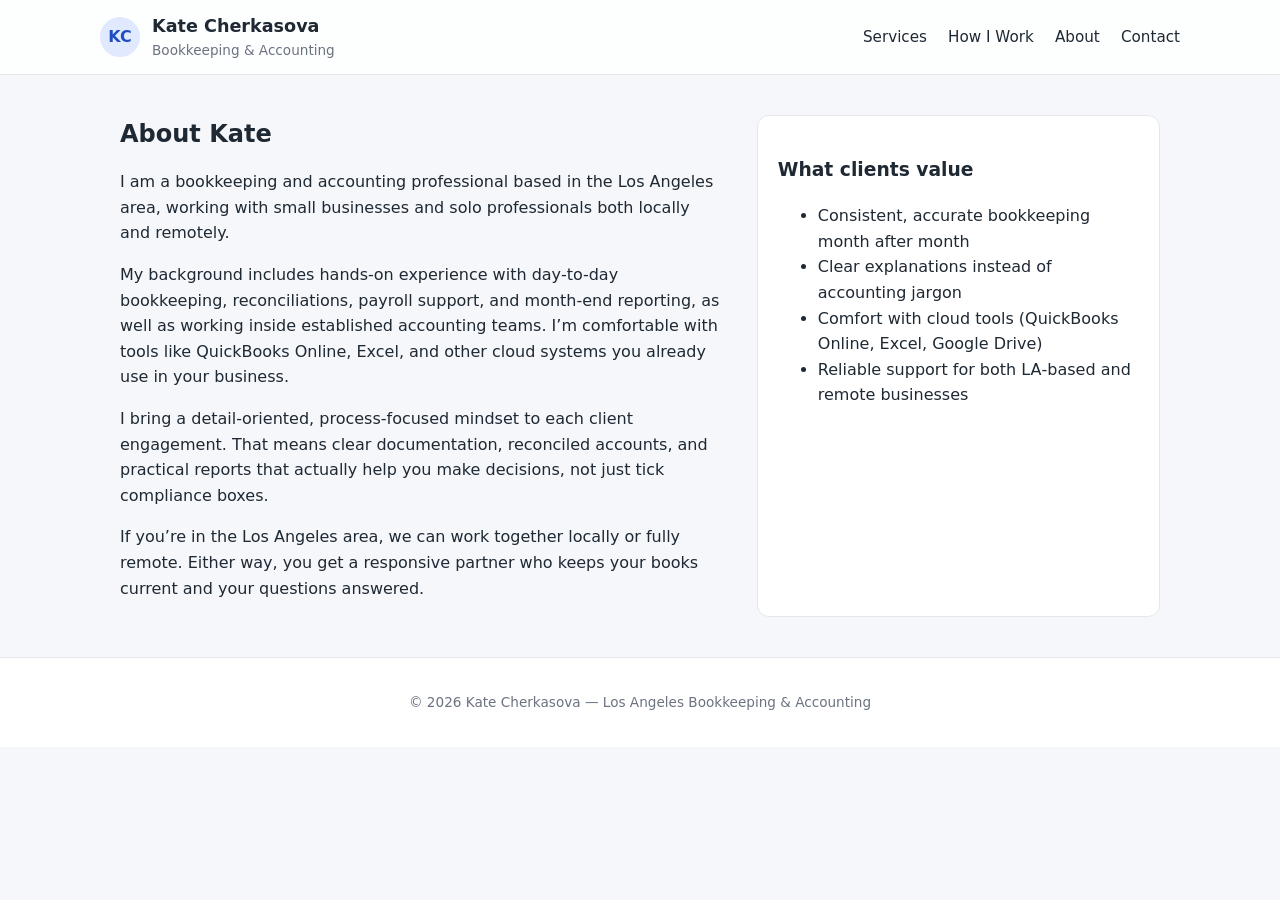
==== about.html @ a2d5a368 "Unify navigation across pages" ====
<!DOCTYPE html>
<html lang="en">
<head>
  <meta charset="UTF-8" />
  <meta name="viewport" content="width=device-width, initial-scale=1.0" />
  <title>About | LA Bookkeeping & Accounting</title>
  <link rel="stylesheet" href="css/styles.css" />
</head>
<body>
  <header class="site-header">
    <div class="container header-content">
      <div class="logo-block">
        <div class="logo-circle">KC</div>
        <div>
          <h1 class="brand">Kate Cherkasova</h1>
          <p class="tagline">Bookkeeping & Accounting</p>
        </div>
      </div>
      <nav class="main-nav">
  <a href="services.html">Services</a>
  <a href="index.html#process">How I Work</a>
  <a href="about.html">About</a>
  <a href="contact.html">Contact</a>
</nav>
    </div>
  </header>

  <main>
    <section id="about" class="section">
      <div class="container about-grid">
        <div>
          <h2>About Kate</h2>
          <p>
            I am a bookkeeping and accounting professional based in the Los Angeles area,
            working with small businesses and solo professionals both locally and remotely.
          </p>
          <p>
            My background includes hands‑on experience with day‑to‑day bookkeeping,
            reconciliations, payroll support, and month‑end reporting, as well as working
            inside established accounting teams. I’m comfortable with tools like QuickBooks
            Online, Excel, and other cloud systems you already use in your business.
          </p>
          <p>
            I bring a detail‑oriented, process‑focused mindset to each client engagement.
            That means clear documentation, reconciled accounts, and practical reports that
            actually help you make decisions, not just tick compliance boxes.
          </p>
          <p>
            If you’re in the Los Angeles area, we can work together locally or fully remote.
            Either way, you get a responsive partner who keeps your books current and your
            questions answered.
          </p>
        </div>
        <div class="about-panel">
          <h3>What clients value</h3>
          <ul>
            <li>Consistent, accurate bookkeeping month after month</li>
            <li>Clear explanations instead of accounting jargon</li>
            <li>Comfort with cloud tools (QuickBooks Online, Excel, Google Drive)</li>
            <li>Reliable support for both LA‑based and remote businesses</li>
          </ul>
        </div>
      </div>
    </section>
  </main>

  <footer class="site-footer">
    <div class="container footer-content">
      <p>&copy; 2026 Kate Cherkasova — Los Angeles Bookkeeping &amp; Accounting</p>
    </div>
  </footer>
</body>
</html>
---- css/styles.css ----
:root {
  --bg: #f5f7fb;
  --bg-alt: #ffffff;
  --primary: #1f4fbf;
  --primary-soft: #e1e9ff;
  --text-main: #1f2933;
  --text-muted: #6b7280;
  --border-subtle: #e5e7eb;
  --accent: #059669;
}

/* Global */

*,
*::before,
*::after {
  box-sizing: border-box;
}

html,
body {
  margin: 0;
  padding: 0;
}

body {
  font-family: system-ui, -apple-system, BlinkMacSystemFont, "Segoe UI", sans-serif;
  background: var(--bg);
  color: var(--text-main);
  line-height: 1.6;
}

img {
  max-width: 100%;
  display: block;
}

a {
  color: var(--primary);
  text-decoration: none;
}

a:hover {
  text-decoration: underline;
}

.container {
  width: 100%;
  max-width: 1080px;
  margin: 0 auto;
  padding: 0 1.25rem;
}

/* Header */

.site-header {
  background: #ffffffcc;
  backdrop-filter: blur(8px);
  border-bottom: 1px solid var(--border-subtle);
  position: sticky;
  top: 0;
  z-index: 20;
}

.header-content {
  display: flex;
  align-items: center;
  justify-content: space-between;
  padding: 0.75rem 0;
}

.logo-block {
  display: flex;
  align-items: center;
  gap: 0.75rem;
}

.logo-circle {
  width: 40px;
  height: 40px;
  border-radius: 999px;
  display: flex;
  align-items: center;
  justify-content: center;
  background: var(--primary-soft);
  color: var(--primary);
  font-weight: 600;
}

.brand {
  margin: 0;
  font-size: 1.1rem;
}

.tagline {
  margin: 0;
  font-size: 0.85rem;
  color: var(--text-muted);
}

.main-nav a {
  margin-left: 1rem;
  font-size: 0.95rem;
  color: var(--text-main);
}

.main-nav a:hover {
  color: var(--primary);
}

/* Hero */

.hero {
  padding: 3rem 0 2.5rem;
}

.hero-grid {
  display: grid;
  grid-template-columns: minmax(0, 3fr) minmax(0, 2fr);
  gap: 2rem;
  align-items: flex-start;
}

.eyebrow {
  text-transform: uppercase;
  letter-spacing: 0.08em;
  font-size: 0.75rem;
  color: var(--accent);
  margin-bottom: 0.5rem;
}

.hero h2 {
  margin: 0 0 1rem;
  font-size: 2rem;
}

.hero-subtext {
  color: var(--text-muted);
  margin-bottom: 1.5rem;
}

.hero-actions {
  display: flex;
  flex-wrap: wrap;
  gap: 0.75rem;
  margin-bottom: 0.75rem;
}

.hero-note {
  font-size: 0.9rem;
  color: var(--text-muted);
}

.hero-panel {
  background: var(--bg-alt);
  border-radius: 0.75rem;
  padding: 1.25rem;
  box-shadow: 0 8px 24px rgba(15, 23, 42, 0.08);
}

.hero-panel h3 {
  margin-top: 0;
  margin-bottom: 0.75rem;
}

.hero-panel ul {
  padding-left: 1.1rem;
  margin: 0;
}

/* Sections */

.section {
  padding: 2.5rem 0;
}

.section.alt {
  background: var(--bg-alt);
}

.section h2 {
  margin-top: 0;
  margin-bottom: 0.75rem;
}

.section-intro {
  max-width: 640px;
  color: var(--text-muted);
  margin-bottom: 1.75rem;
}

/* Cards */

.cards-grid {
  display: grid;
  grid-template-columns: repeat(3, minmax(0, 1fr));
  gap: 1.5rem;
}

.card {
  background: var(--bg-alt);
  border-radius: 0.75rem;
  padding: 1.25rem;
  border: 1px solid var(--border-subtle);
}

.card h3 {
  margin-top: 0;
  margin-bottom: 0.75rem;
}

.card ul {
  margin: 0;
  padding-left: 1.1rem;
}

/* Steps */

.steps-grid {
  display: grid;
  grid-template-columns: repeat(3, minmax(0, 1fr));
  gap: 1.5rem;
}

.step {
  background: var(--bg);
  border-radius: 0.75rem;
  padding: 1.25rem;
  border: 1px dashed var(--border-subtle);
}

.step-number {
  display: inline-flex;
  align-items: center;
  justify-content: center;
  width: 28px;
  height: 28px;
  border-radius: 999px;
  background: var(--primary-soft);
  color: var(--primary);
  font-size: 0.9rem;
  font-weight: 600;
  margin-bottom: 0.5rem;
}

/* About */

.about-grid {
  display: grid;
  grid-template-columns: minmax(0, 3fr) minmax(0, 2fr);
  gap: 2rem;
}

.about-panel {
  background: var(--bg-alt);
  border-radius: 0.75rem;
  padding: 1.25rem;
  border: 1px solid var(--border-subtle);
}

/* Contact */

.contact-grid {
  display: grid;
  grid-template-columns: minmax(0, 1.2fr);
}

.contact-form {
  display: grid;
  gap: 0.75rem;
  max-width: 480px;
}

.contact-form label {
  display: grid;
  gap: 0.25rem;
  font-size: 0.9rem;
}

.contact-form input,
.contact-form select,
.contact-form textarea {
  padding: 0.5rem 0.6rem;
  border-radius: 0.4rem;
  border: 1px solid var(--border-subtle);
  font: inherit;
}

.contact-form input:focus,
.contact-form select:focus,
.contact-form textarea:focus {
  outline: 2px solid var(--primary-soft);
  border-color: var(--primary);
}

.contact-note {
  margin-top: 0.75rem;
  font-size: 0.9rem;
  color: var(--text-muted);
}

.email-text {
  font-weight: 500;
  color: var(--text-main);
}

/* Buttons */

.btn {
  display: inline-flex;
  align-items: center;
  justify-content: center;
  padding: 0.6rem 1.2rem;
  border-radius: 999px;
  font-size: 0.95rem;
  border: 1px solid transparent;
  cursor: pointer;
}

.btn.primary {
  background: var(--primary);
  color: #ffffff;
}

.btn.primary:hover {
  background: #1b46a6;
}

.btn.secondary {
  background: transparent;
  color: var(--primary);
  border-color: var(--primary-soft);
}

.btn.secondary:hover {
  background: var(--primary-soft);
}

/* Footer */

.site-footer {
  border-top: 1px solid var(--border-subtle);
  padding: 1.25rem 0;
  background: #ffffff;
}

.footer-content {
  text-align: center;
  font-size: 0.85rem;
  color: var(--text-muted);
}

/* Responsive */

@media (max-width: 900px) {
  .hero-grid,
  .cards-grid,
  .steps-grid,
  .about-grid {
    grid-template-columns: minmax(0, 1fr);
  }

  .header-content {
    flex-direction: column;
    align-items: flex-start;
    gap: 0.5rem;
  }

  .main-nav a {
    margin-left: 0;
    margin-right: 0.75rem;
  }
}

@media (max-width: 600px) {
  .hero {
    padding-top: 2rem;
  }

  .hero h2 {
    font-size: 1.6rem;
  }

  .container {
    padding: 0 1rem;
  }
}
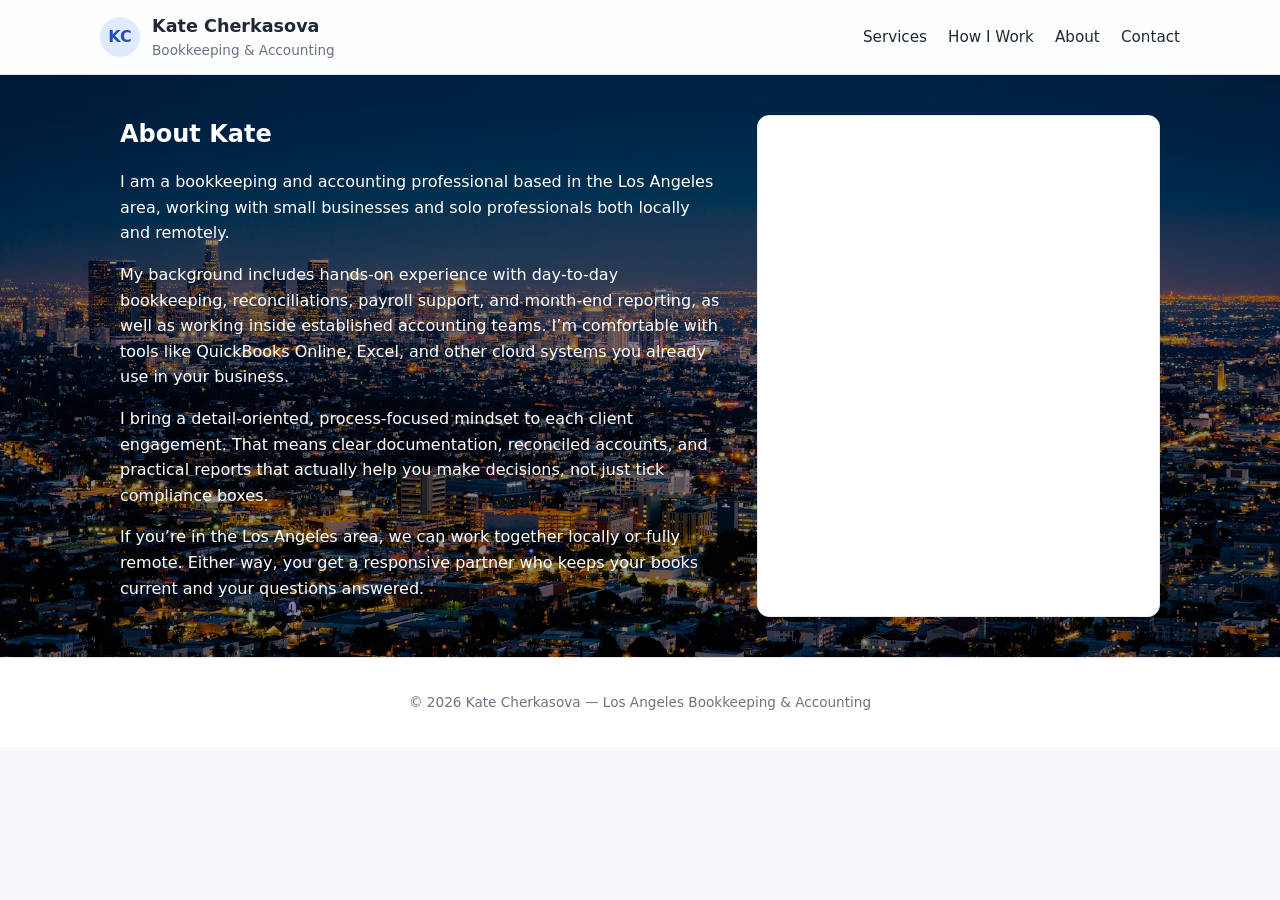
==== commit f688b3eb: "Apply LA background to services/about/contact" ====
--- a/about.html
+++ b/about.html
@@ -26,7 +26,7 @@
   </header>
 
   <main>
-    <section id="about" class="section">
+    <section id="about" class="section la-bg">
       <div class="container about-grid">
         <div>
           <h2>About Kate</h2>
--- a/css/styles.css
+++ b/css/styles.css
@@ -111,7 +111,17 @@
 /* Hero */
 
 .hero {
-  padding: 3rem 0 2.5rem;
+  padding: 4rem 0 3rem;
+  min-height: 60vh;
+  background-image: linear-gradient(
+      rgba(0, 0, 0, 0.45),
+      rgba(0, 0, 0, 0.45)
+    ),
+    url("../img/la-skyline.jpg");
+  background-size: cover;
+  background-position: center;
+  background-repeat: no-repeat;
+  color: #ffffff;
 }
 
 .hero-grid {
@@ -135,7 +145,7 @@
 }
 
 .hero-subtext {
-  color: var(--text-muted);
+  color: #e5e7eb;
   margin-bottom: 1.5rem;
 }
 
@@ -147,25 +157,51 @@
 }
 
 .hero-note {
-  font-size: 0.9rem;
-  color: var(--text-muted);
+  display: inline-block;
+  padding: 0.35rem 0.75rem;
+  border-radius: 999px;
+  background: rgba(15, 23, 42, 0.7);  /* dark glass over image */
+  color: #f9fafb;
+  font-size: 0.95rem;
+  font-weight: 500;
+  letter-spacing: 0.01em;
+  margin-top: 0.25rem;
 }
 
 .hero-panel {
-  background: var(--bg-alt);
-  border-radius: 0.75rem;
-  padding: 1.25rem;
-  box-shadow: 0 8px 24px rgba(15, 23, 42, 0.08);
+  background: rgba(15, 23, 42, 0.85); /* dark, semi‑transparent */
+  border-radius: 0.9rem;
+  padding: 1.4rem 1.5rem;
+  box-shadow: 0 16px 40px rgba(15, 23, 42, 0.6);
+  border: 1px solid rgba(148, 163, 184, 0.4);
+  color: #e5e7eb;
 }
 
 .hero-panel h3 {
   margin-top: 0;
   margin-bottom: 0.75rem;
+  font-size: 1.05rem;
+  letter-spacing: 0.04em;
+  text-transform: uppercase;
+  color: #f9fafb;
 }
 
 .hero-panel ul {
   padding-left: 1.1rem;
   margin: 0;
+  list-style: disc;
+}
+
+.hero-panel li {
+  margin-bottom: 0.35rem;
+  font-size: 0.92rem;
+  letter-spacing: 0.01em;
+}
+
+.hero-panel,
+.hero-panel li {
+  font-weight: 400;
+  letter-spacing: 0.01em;
 }
 
 /* Sections */
@@ -352,29 +388,10 @@
 
 /* Responsive */
 
-@media (max-width: 900px) {
-  .hero-grid,
-  .cards-grid,
-  .steps-grid,
-  .about-grid {
-    grid-template-columns: minmax(0, 1fr);
-  }
-
-  .header-content {
-    flex-direction: column;
-    align-items: flex-start;
-    gap: 0.5rem;
-  }
-
-  .main-nav a {
-    margin-left: 0;
-    margin-right: 0.75rem;
-  }
-}
-
 @media (max-width: 600px) {
   .hero {
-    padding-top: 2rem;
+    padding-top: 3rem;
+    padding-bottom: 2.5rem;
   }
 
   .hero h2 {
@@ -384,4 +401,34 @@
   .container {
     padding: 0 1rem;
   }
+}
+
+.section.la-bg {
+  background-image: linear-gradient(
+      rgba(0, 0, 0, 0.45),
+      rgba(0, 0, 0, 0.45)
+    ),
+    url("../img/la-skyline.jpg");
+  background-size: cover;
+  background-position: center;
+  background-repeat: no-repeat;
+  color: #ffffff;
+}
+
+.section.la-bg h2,
+.section.la-bg p,
+.section.la-bg h3,
+.section.la-bg .step-number {
+  color: #ffffff;
+}
+
+.section.la-bg .step {
+  background: rgba(15, 23, 42, 0.7);
+  border-color: rgba(148, 163, 184, 0.5);
+}
+
+.section.la-bg .card {
+  background: rgba(15, 23, 42, 0.8);
+  border-color: rgba(148, 163, 184, 0.6);
+  color: #e5e7eb;
 }
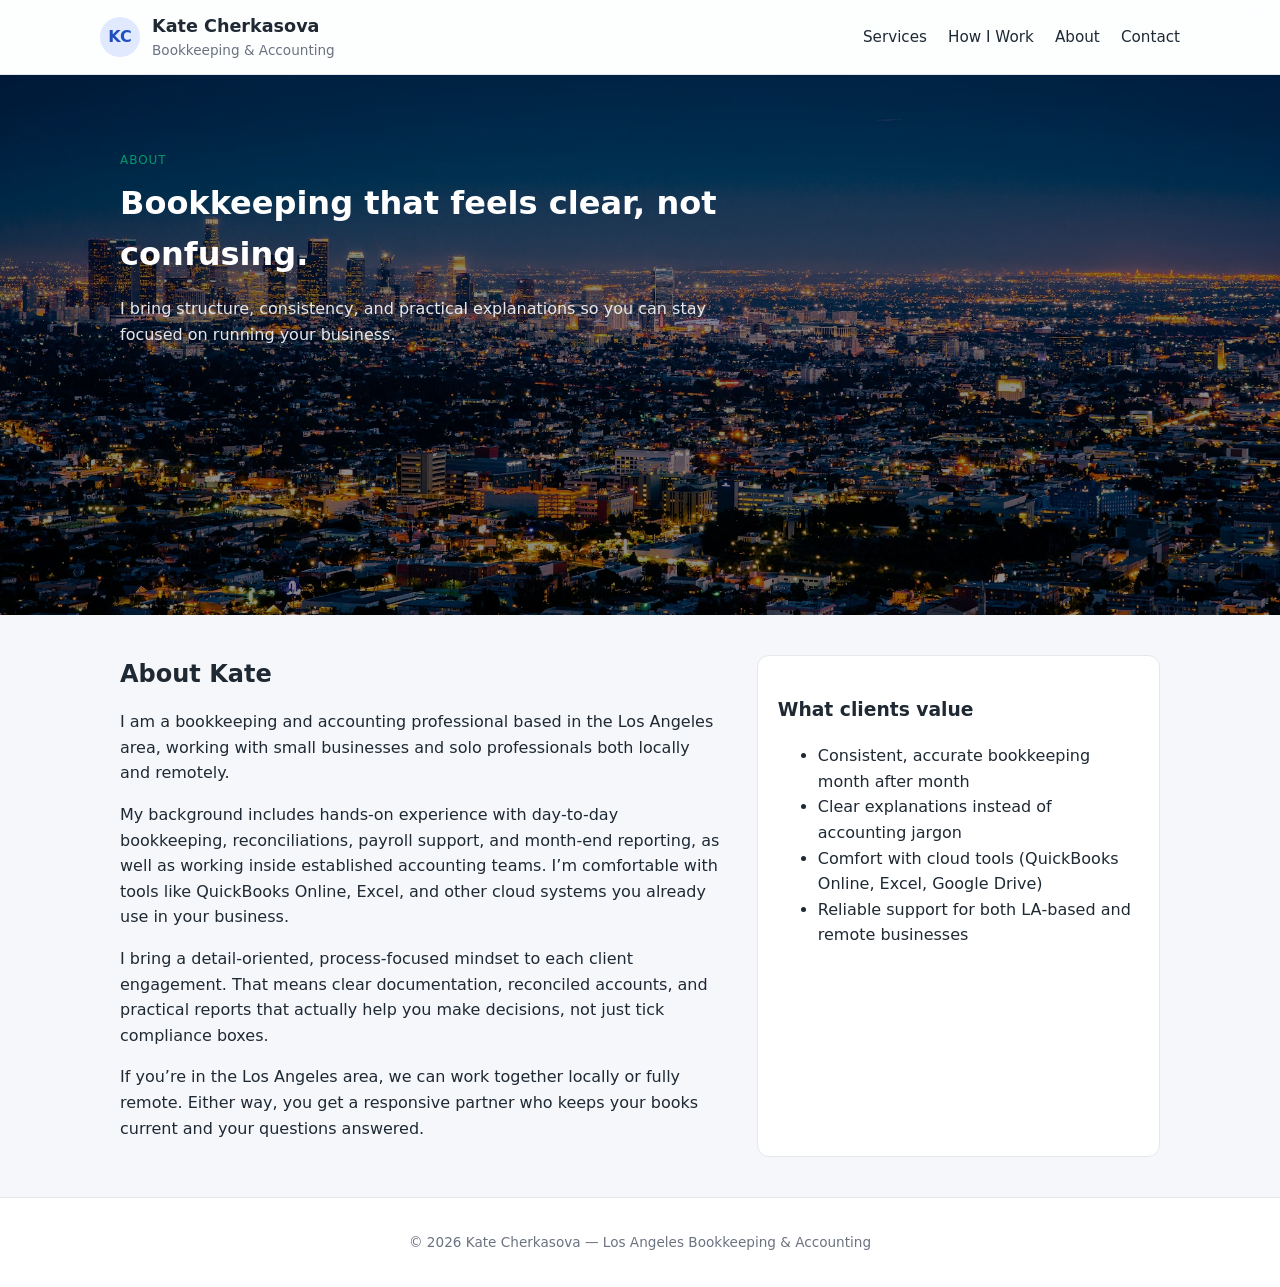
==== commit 40c24a0a: "Add LA hero sections to About and Contact pages" ====
--- a/about.html
+++ b/about.html
@@ -26,7 +26,19 @@
   </header>
 
   <main>
-    <section id="about" class="section la-bg">
+<section class="hero">
+    <div class="container hero-grid">
+      <div class="hero-text">
+        <p class="eyebrow">About</p>
+        <h2>Bookkeeping that feels clear, not confusing.</h2>
+        <p class="hero-subtext">
+          I bring structure, consistency, and practical explanations so you can stay focused
+          on running your business.
+        </p>
+      </div>
+    </div>
+  </section>
+    <section id="about" class="section">
       <div class="container about-grid">
         <div>
           <h2>About Kate</h2>
--- a/css/styles.css
+++ b/css/styles.css
@@ -234,15 +234,19 @@
 }
 
 .card {
-  background: var(--bg-alt);
-  border-radius: 0.75rem;
-  padding: 1.25rem;
+  background: #ffffff;
+  border-radius: 0.9rem;
+  padding: 1.4rem 1.5rem;
   border: 1px solid var(--border-subtle);
+  box-shadow: 0 10px 24px rgba(15, 23, 42, 0.06);
+  color: var(--text-main);
 }
 
 .card h3 {
   margin-top: 0;
   margin-bottom: 0.75rem;
+  font-size: 1.05rem;
+  font-weight: 600;
 }
 
 .card ul {
@@ -403,32 +407,32 @@
   }
 }
 
-.section.la-bg {
-  background-image: linear-gradient(
-      rgba(0, 0, 0, 0.45),
-      rgba(0, 0, 0, 0.45)
-    ),
-    url("../img/la-skyline.jpg");
-  background-size: cover;
-  background-position: center;
-  background-repeat: no-repeat;
-  color: #ffffff;
-}
-
-.section.la-bg h2,
-.section.la-bg p,
-.section.la-bg h3,
-.section.la-bg .step-number {
-  color: #ffffff;
-}
-
-.section.la-bg .step {
-  background: rgba(15, 23, 42, 0.7);
-  border-color: rgba(148, 163, 184, 0.5);
-}
-
-.section.la-bg .card {
-  background: rgba(15, 23, 42, 0.8);
-  border-color: rgba(148, 163, 184, 0.6);
+
+.hero-value-card {
+  margin-top: 1rem;
+  padding: 0.9rem 1rem;
+  border-radius: 0.8rem;
+  background: rgba(15, 23, 42, 0.65);
+  border: 1px solid rgba(148, 163, 184, 0.35);
   color: #e5e7eb;
-}+}
+
+.hero-value-card h3 {
+  margin: 0 0 0.6rem;
+  font-size: 0.95rem;
+  text-transform: uppercase;
+  letter-spacing: 0.06em;
+  color: #f9fafb;
+}
+
+.hero-value-card ul {
+  margin: 0;
+  padding-left: 1.1rem;
+  list-style: disc;
+}
+
+.hero-value-card li {
+  font-size: 0.92rem;
+  letter-spacing: 0.01em;
+  margin-bottom: 0.25rem;
+}
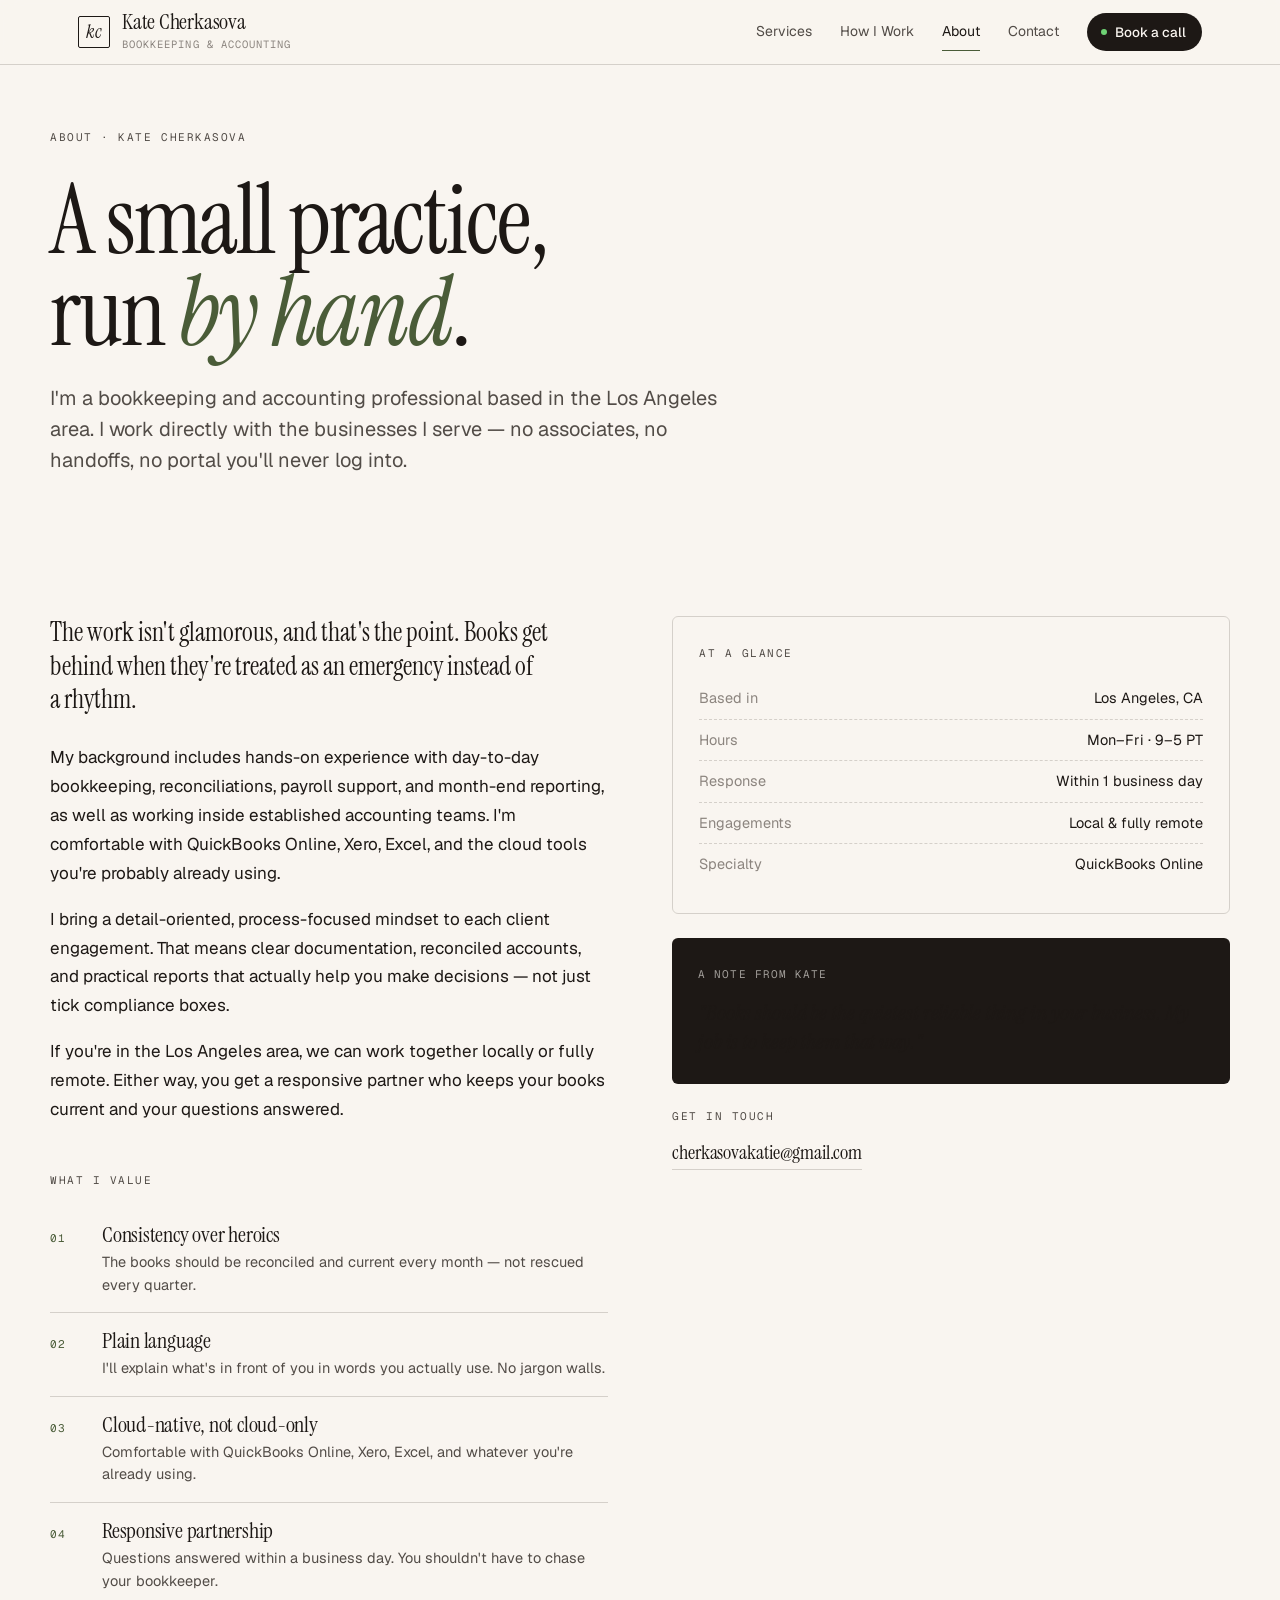
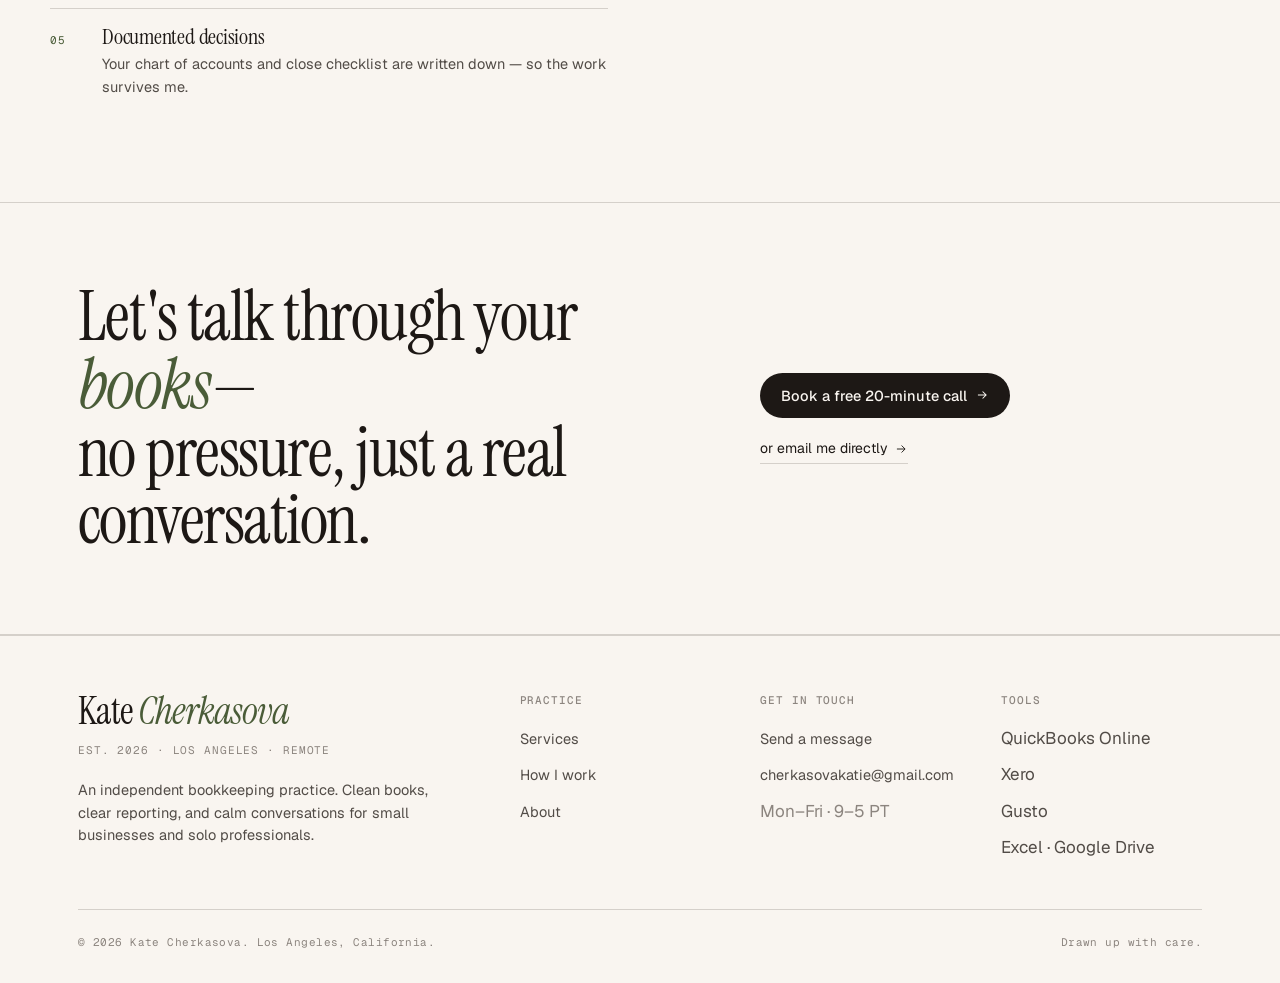
==== commit a5fffcb0: "Add files via upload" ====
--- a/about.html
+++ b/about.html
@@ -1,85 +1,183 @@
 <!DOCTYPE html>
-<html lang="en">
+<html>
 <head>
-  <meta charset="UTF-8" />
-  <meta name="viewport" content="width=device-width, initial-scale=1.0" />
-  <title>About | LA Bookkeeping & Accounting</title>
-  <link rel="stylesheet" href="css/styles.css" />
+  <meta charset="utf-8">
+  <title>About — Kate Cherkasova Bookkeeping</title>
+  <style>
+    * { margin: 0; padding: 0; box-sizing: border-box; }
+    body { background: #f7f3ea; display: flex; align-items: center; justify-content: center; min-height: 100vh; font-family: -apple-system, BlinkMacSystemFont, sans-serif; }
+    #__bundler_loading { position: fixed; bottom: 20px; right: 20px; font: 13px/1.4 -apple-system, BlinkMacSystemFont, sans-serif; color: #666; background: #fff; padding: 8px 14px; border-radius: 8px; box-shadow: 0 1px 4px rgba(0,0,0,0.12); z-index: 10000; }
+    #__bundler_thumbnail { position: fixed; inset: 0; width: 100%; height: 100%; display: flex; align-items: center; justify-content: center; background: #f7f3ea; z-index: 9999; }
+    #__bundler_thumbnail svg { width: 100%; height: 100%; object-fit: contain; }
+    #__bundler_placeholder { color: #999; font-size: 14px; }
+  </style>
+  <noscript>
+    <style>#__bundler_loading { display: none; }</style>
+    <div style="position:fixed;bottom:12px;left:12px;font:13px/1.4 -apple-system,BlinkMacSystemFont,sans-serif;color:#999;background:rgba(255,255,255,0.9);padding:6px 12px;border-radius:6px;box-shadow:0 1px 4px rgba(0,0,0,0.08);z-index:10000;">
+      This page requires JavaScript to display.
+    </div>
+  </noscript>
 </head>
 <body>
-  <header class="site-header">
-    <div class="container header-content">
-      <div class="logo-block">
-        <div class="logo-circle">KC</div>
-        <div>
-          <h1 class="brand">Kate Cherkasova</h1>
-          <p class="tagline">Bookkeeping & Accounting</p>
-        </div>
-      </div>
-      <nav class="main-nav">
-  <a href="services.html">Services</a>
-  <a href="index.html#process">How I Work</a>
-  <a href="about.html">About</a>
-  <a href="contact.html">Contact</a>
-</nav>
-    </div>
-  </header>
+  <div id="__bundler_thumbnail">
+    <svg viewBox="0 0 1200 800" xmlns="http://www.w3.org/2000/svg">
+      <rect width="1200" height="800" fill="#f7f3ea"></rect>
+      <g transform="translate(600 400)" text-anchor="middle" font-family="Georgia, serif" fill="#1c1a16">
+        <text y="-40" font-size="220" font-style="italic" letter-spacing="-8">kc</text>
+        <text y="80" font-size="42" letter-spacing="2" font-family="ui-monospace, Menlo, monospace" fill="#5f7a3a">BOOKKEEPING &amp; ACCOUNTING</text>
+        <text y="135" font-size="28" letter-spacing="4" font-family="ui-monospace, Menlo, monospace" fill="#5f6a55">LOS ANGELES · 2026</text>
+      </g>
+    </svg>
+  </div>
+  <div id="__bundler_loading">Unpacking...</div>
 
-  <main>
-<section class="hero">
-    <div class="container hero-grid">
-      <div class="hero-text">
-        <p class="eyebrow">About</p>
-        <h2>Bookkeeping that feels clear, not confusing.</h2>
-        <p class="hero-subtext">
-          I bring structure, consistency, and practical explanations so you can stay focused
-          on running your business.
-        </p>
-      </div>
-    </div>
-  </section>
-    <section id="about" class="section">
-      <div class="container about-grid">
-        <div>
-          <h2>About Kate</h2>
-          <p>
-            I am a bookkeeping and accounting professional based in the Los Angeles area,
-            working with small businesses and solo professionals both locally and remotely.
-          </p>
-          <p>
-            My background includes hands‑on experience with day‑to‑day bookkeeping,
-            reconciliations, payroll support, and month‑end reporting, as well as working
-            inside established accounting teams. I’m comfortable with tools like QuickBooks
-            Online, Excel, and other cloud systems you already use in your business.
-          </p>
-          <p>
-            I bring a detail‑oriented, process‑focused mindset to each client engagement.
-            That means clear documentation, reconciled accounts, and practical reports that
-            actually help you make decisions, not just tick compliance boxes.
-          </p>
-          <p>
-            If you’re in the Los Angeles area, we can work together locally or fully remote.
-            Either way, you get a responsive partner who keeps your books current and your
-            questions answered.
-          </p>
-        </div>
-        <div class="about-panel">
-          <h3>What clients value</h3>
-          <ul>
-            <li>Consistent, accurate bookkeeping month after month</li>
-            <li>Clear explanations instead of accounting jargon</li>
-            <li>Comfort with cloud tools (QuickBooks Online, Excel, Google Drive)</li>
-            <li>Reliable support for both LA‑based and remote businesses</li>
-          </ul>
-        </div>
-      </div>
-    </section>
-  </main>
+  <script>
+    
+document.addEventListener('DOMContentLoaded', async function() {
+  const loading = document.getElementById('__bundler_loading');
+  function setStatus(msg) { if (loading) loading.textContent = msg; }
 
-  <footer class="site-footer">
-    <div class="container footer-content">
-      <p>&copy; 2026 Kate Cherkasova — Los Angeles Bookkeeping &amp; Accounting</p>
-    </div>
-  </footer>
+  // Error sink persists across replaceWith since it's on window, not the DOM.
+  window.addEventListener('error', function(e) {
+    var p = document.body || document.documentElement;
+    var d = document.getElementById('__bundler_err') || p.appendChild(document.createElement('div'));
+    d.id = '__bundler_err';
+    d.style.cssText = 'position:fixed;bottom:12px;left:12px;right:12px;font:12px/1.4 ui-monospace,monospace;background:#2a1215;color:#ff8a80;padding:10px 14px;border-radius:8px;border:1px solid #5c2b2e;z-index:99999;white-space:pre-wrap;max-height:40vh;overflow:auto';
+    d.textContent = (d.textContent ? d.textContent + String.fromCharCode(10) : '') +
+      '[bundle] ' + (e.message || e.type) +
+      (e.filename ? ' (' + e.filename.slice(0, 60) + ':' + e.lineno + ')' : '');
+  }, true);
+
+  try {
+    const manifestEl = document.querySelector('script[type="__bundler/manifest"]');
+    const templateEl = document.querySelector('script[type="__bundler/template"]');
+    if (!manifestEl || !templateEl) {
+      setStatus('Error: missing bundle data');
+      console.error('[bundler] Missing script tags — manifestEl:', !!manifestEl, 'templateEl:', !!templateEl);
+      return;
+    }
+
+    const manifest = JSON.parse(manifestEl.textContent);
+    let template = JSON.parse(templateEl.textContent);
+
+    const uuids = Object.keys(manifest);
+    setStatus('Unpacking ' + uuids.length + ' assets...');
+
+    const blobUrls = {};
+    await Promise.all(uuids.map(async (uuid) => {
+      const entry = manifest[uuid];
+      try {
+        const binaryStr = atob(entry.data);
+        const bytes = new Uint8Array(binaryStr.length);
+        for (let i = 0; i < binaryStr.length; i++) bytes[i] = binaryStr.charCodeAt(i);
+
+        let finalBytes = bytes;
+        if (entry.compressed) {
+          if (typeof DecompressionStream !== 'undefined') {
+            const ds = new DecompressionStream('gzip');
+            const writer = ds.writable.getWriter();
+            const reader = ds.readable.getReader();
+            writer.write(bytes);
+            writer.close();
+            const chunks = [];
+            let totalLen = 0;
+            while (true) {
+              const { done, value } = await reader.read();
+              if (done) break;
+              chunks.push(value);
+              totalLen += value.length;
+            }
+            finalBytes = new Uint8Array(totalLen);
+            let offset = 0;
+            for (const chunk of chunks) { finalBytes.set(chunk, offset); offset += chunk.length; }
+          } else {
+            console.warn('DecompressionStream not available, asset ' + uuid + ' may not render');
+          }
+        }
+
+        blobUrls[uuid] = URL.createObjectURL(new Blob([finalBytes], { type: entry.mime }));
+      } catch (err) {
+        console.error('Failed to decode asset ' + uuid + ':', err);
+        blobUrls[uuid] = URL.createObjectURL(new Blob([], { type: entry.mime }));
+      }
+    }));
+
+    const extResEl = document.querySelector('script[type="__bundler/ext_resources"]');
+    const extResources = extResEl ? JSON.parse(extResEl.textContent) : [];
+    const resourceMap = {};
+    for (const entry of extResources) {
+      if (blobUrls[entry.uuid]) resourceMap[entry.id] = blobUrls[entry.uuid];
+    }
+
+    setStatus('Rendering...');
+    for (const uuid of uuids) template = template.split(uuid).join(blobUrls[uuid]);
+
+    // Strip integrity + crossorigin — blob URLs from a file:// document inherit
+    // a null origin, so crossorigin forces a CORS fetch that SRI then rejects.
+    // The manifest bytes are ours; SRI protects against CDN compromise, not this.
+    template = template.replace(/\s+integrity="[^"]*"/gi, '').replace(/\s+crossorigin="[^"]*"/gi, '');
+
+    const resourceScript = '<script>window.__resources = ' +
+      JSON.stringify(resourceMap).split('</' + 'script>').join('<\\/' + 'script>') +
+      ';</' + 'script>';
+    // Inject after <head> so the DOCTYPE stays first; prepending the script
+    // would push the parser into quirks mode. DOMParser always emits a <head>
+    // (synthesizing one if the source HTML omitted it) but may carry
+    // attributes through, so match the full opening tag. slice() rather than
+    // replace() keeps us clear of $-pattern substitution in resourceScript.
+    const headOpen = template.match(/<head[^>]*>/i);
+    if (headOpen) {
+      const i = headOpen.index + headOpen[0].length;
+      template = template.slice(0, i) + resourceScript + template.slice(i);
+    }
+
+    // Parse the template and swap the root element. Scripts inserted via
+    // DOMParser/replaceWith are inert per spec — re-create each with
+    // createElement so they execute, awaiting onload for src scripts to
+    // preserve ordering (React before ReactDOM before Babel before text/babel).
+    const doc = new DOMParser().parseFromString(template, 'text/html');
+    document.documentElement.replaceWith(doc.documentElement);
+    const dead = Array.from(document.scripts);
+    for (const old of dead) {
+      const s = document.createElement('script');
+      for (const a of old.attributes) s.setAttribute(a.name, a.value);
+      s.textContent = old.textContent;
+      // text/babel scripts with a src: fetch and inline. transformScriptTags
+      // does XHR against the src, but blob:null/ from a file:// origin is
+      // silently dropped. Inlining makes it a plain inline babel script,
+      // which transformScriptTags handles unconditionally.
+      if ((s.type === 'text/babel' || s.type === 'text/jsx') && s.src) {
+        const r = await fetch(s.src);
+        s.textContent = await r.text();
+        s.removeAttribute('src');
+      }
+      const p = s.src ? new Promise(function(r) { s.onload = s.onerror = r; }) : null;
+      old.replaceWith(s);
+      if (p) await p;
+    }
+    // Babel standalone auto-transforms type=text/babel on DOMContentLoaded,
+    // which fired before we swapped the document. Trigger manually if present.
+    if (window.Babel && typeof window.Babel.transformScriptTags === 'function') {
+      window.Babel.transformScriptTags();
+    }
+  } catch (err) {
+    setStatus('Error unpacking: ' + err.message);
+    console.error('Bundle unpack error:', err);
+  }
+});
+
+  </script>
+
+  <script type="__bundler/manifest">
+{"7603db5a-10e5-46cc-b4f2-bf7a3a0df79f":{"mime":"text/javascript","compressed":true,"data":"H4sIAAAAAAAACuy9eXvbRpYv/L8/RcW3Y5I2BcXO9CxSKxlFlrs18XYlOZm+bl+pSBRJRCDARoGS2Ym/+33OUisKlOw4PT3vO36e7ohAodZTp06d5Xd2Hz68Jx6Kfy+Lqaq0EqdKTlt40sAfWa6uVVmvlqpqs5/[base64]/gLfR5VlQqH4hvTV1D/n4k9lydVIyqNL3ASulFJpe5+JZ/DN8OuIrBO6+HUBv3WxwI/uOXX4RW5cwW4wIZLqI4ED9/GI32730YwoSMhTcBtpM/i8FaK6Hbppi2g/1794S4lg1RwQ+q0VD6QAwe/2v2dfaY3u/[base64]/er0/PB5/2cwx7KMv3p2evjH7c3NGjlPtXd2fnpydH7x4tXT4/6PaSkvlnWuOv09ffXs5Pnx6ZYeNzUsVpP48oeTp7d8eQ0rGn959Orl+fF/bhnstK5a9b4z1mevTn88PH16cXr8bMtE1c2NbPKLRs06c/Xm7DWwii0TtdYrYDK9Xz4/OdvSb/P5RVnoTu9fHL941f/pUi3r+Ivnh//nz/1flPJvm/iLV8+enR2dHh+/7P+sns30tFGqct++OPzzd8cXJ+fHp4fnr04vzv784rtXz93HRasa2daNKf7s8M1/JkoP/v3fTckBFLWcZa7aE37xrBou5Wai8PekVMRlhShmInyBfLFal8jPDJsNCnzh8WJTjRCNatdNhV/u46MP9/A/0G/3fVs34qBn2A8ehA29TRZ7B/0Ky6Wm5d3+PTu+ziiwFwH774wjKBwMKBooPt2Fc1uIh+J7pVZatI2cXtHZp8R03TSqgkNRr2Q7Xagmw7K7Pnc/okJPbRk4L7A5rhoq//eialVTydI+gJGJn6mGermqK1W1H/jtLv6XW9/D/kJ39+/a3wl0ZKDhdJgV83UjkaT0eroQUotFfSPKupoLWYn1Kpetogr1ol6XuaD9mItZ3cASFK2olMrhEOof/HfQ4BG2ZkffNrLSBbQcjSD++HDa/u+1Wiv7ZTDwMU3lrnjDJ1KjVk2dr6dKTNRCXhd1A8O/xDGr/A0OSF+CUFOquZxuQNJQGVGUxo4W1fw5vtoTM1lqRU3kRX4GNaxLRW+pKi7zUfNf31SGVKjsefwSRDb8wiy9uFnUZgXqm0rIauNeQlnZCtnwSnFV5UZMFBz4IAW0zXraqrx/jV5hu78pbdomn6rJes7tPmvkEtf2g+GF/PHx+7aRZ62cXpkiZmNaLqhVXGqo4U+z583O760RSxsewDuePkr3M+u2KA5cf8LWXft36wH1ASYL6BlLiWK5IpmI9mhRAW9WuZhsAopqFIj1QFT3tvV+rsxqU+1mSm/5Bgsf5rmq8vUyGK8bKiyc5koHAxzBYZ4DD1EwZtHWKzHDMd8s4FIBL2hkQOtEp9eyLGBP5fe4UmDx6ZkbeXNLzT466JlkO7nQp6cKdn2rSGZWbkLNDO7olZoWs2IaTf29e95A4ZU4uOMs7/ujgS+TfYcXwxGcgIOBI4fw5PKp1R1Qu2Lnc/4zG1VVcAKfTeuVOnx9AqsOfA4X9vj9SjUFTk0pjhoF83l8DUv5J1nlpRKHr0+yoJojOV0ovh7YqoIS5/Y4OG/kFKjBb/FlLa4q4HuT9VyPxWRtTp2VamZ1s5QVXEGVbotqHg6AePWfCqDecBD4Wot1pVv460Je10UOd+dnsizhFiRmSrbrBi/Az4qJami2dbuezTJxUrVAMnjmUFNED2JaN0os1XKiGryaLeG3krooNyIHYhGazhHoK9ZYaL1WGpp5evyDmKyLMtdZOAykstTMnOMBc7Mopgvq5FCPTAOKqVrc1M1VFnDgM7zwnTBn15bvp0WWvZ7n48433km/1/ei+xWePXvdR/bk8DoX9TzrPVDSL/ZvqakrdKQe+7tvshFTWZpruNKw+O2izjW8keI7OVGlWJXreVFl+AV9dlKJ16evnoohyFGVWMnplZwrLW6KdlGvWyGnU6WxUiIrcwrrEV/x24XawJkvSjVrQXCzD4pKt0rmuOKWV9/IphriXmnj49GxIxDqhkAkFyVuF9nM17BndVaqat4uxvAEqAXUD4dNIzdDLPmNeCy+pY92xGOxJ74ajcXFldqIA/F4n/76A76nH48e+UxQYK1vsdSOePzObxifvtu3ZS1PFGLVFFX7o2yqopoPBzC+wVjQCKmfo+hcvUf/s1OimqZuPm5Ontx9Up54s/IkmpYnbl6e8MQ84Z+9U/MkPTdP7jI5ONK7zI4/PUEVJSgoowqMrMiaqelCVnNUMIEyqqznxXQsNvVaLFGHeSOrFsgZVFHmO7pfoIBal+rHol3gkflUXWc3NzfZTxro+kaVZRYszlZB8iO4xL5XnxFe7igGDUfBuU5f4/15MAqJZylbOOAHX+qBWymmGPgPaGamsh2+xTrejQJ5RemyqNqdvNBwCuxU6j2o1ypFauMdwxR2tZypHVBJVfOdaa2aaSyyQEswv8+oQ9z0Uq48bWXRqqXfeRY7zrBaems7N8LT50g2arYu98TpS+/WkSu4IWpRV0QKq0bNivemN2FPsnWlF8WsHQ6Y0vbEQDzieaNGflTI/CropCyh/roatAL1qatGyRx5aCZXq3IzYg013n2mEsoULTcMvLpR8kqLk+N/2xOLtl3pvd3dedEu1pNsWi93Z6xi38XZ3aVzeffx1//8+CtXx12XpKp36CYK/d4p6/mchRP494wnHfR5bQ0XKup/BkfJkPfDW9x078Zmf4yjuRtFNxdY57zIYSLPWtkquqE+q5s31bJeV63K7XWNL1zxAfGyrlfD1XpSFtMTkIuqqRrj6aaal57U7e/DC3u7RAVQ+HHmvfQ3m726vqQ9G1Ty4IEY+g8y0K+UcoNlf/klKJxV2C0Qm+mcLqV2+wyauiGy+h7PorDdR+J+dl888gYY7Ok7TuVb18K77u7pyPJ06Nw/[base64]/QSfwVBz+hLAuEZdgn1JFRMeUqTo4WaXmlxs1AtqPzqBtcSuSEOUxetr90ptF1jq2VZyUYujZoF5vhDtLlQbVSYHzfKnrBwEXL1MBf/eVLXpZLVB3HerBUQOLc4ptuEqKGnN4VWXheausXrsX0yK5wiaJeVZi+onj1PLxB2tKOCtfc/IT6M78Vz96xupkq7lcjYosnarwp5uyiq6/pK5TDFFVB/ofmKCARoqpqqppVF1W5oS90olI8fPqzq9uFDoEkpnr56QbpISQyZPzU1/BnkF7mxc4s7FtcRGwbxBpql+nW9BLpXK7C4gSKhZdWf7Y9Z8YHmfbGQmgQnUOqsW3GpUdCADXgjiQPgHsnjjuGc3BRliWVoNsQlTZLdFESll5ZFYHkqa+q5tH36sShL/gCty+7N04IVp5dxLz6WSmmaaCUbRdfTDsl/awjpA44d7+JHOAlCzlrVhBuHiKS7cb4lceiDx2MEnBZWGytLuII7qmUWRd03OoykCpQoX1XIIpBcrTK4ZwuM7UhS56noP3wHM1f9YNS7Z07VqpS4a8rSDBAJLBOH5Y3caBSXkG7rxicyUFCskRKpuE/3vE4taHjCs0FqUSzhu0mpuoSpGkWnl5ivZSOrVvHCB3UgLcJGXi5VDg4M5cas5VjwFUE85HswLFTYAyIEXkMcGF27cbcyn4FZqMscFIvrTj9/E9Il49kHpNBStQpnWbxU79tofv970jqTGY5qK7H7w/902m+85rYQ/5kCPxih1xOt2oj6kU3imaHeF7rV9lpwAXeUoprTChXaVGaGz5+yvR3qX6oGr7cgMbRqvgnENHktixK1gG2NR4CpjwWjAlQ7qKUryPC2BprOxPmrp6/2QKNaayWCLoHYZS865hLzUOTrhiheYYf+vmS9kk1byNKjan7Cp1lbw47GfuUkCf5dqP7lb0DqZ8wit5G5Px2fTuWGGQ/8+5w1mLF0fiBe4Rpk9Nu+VstVu6FX7k5HbfIHs0apv6mhV3C0H4vE36GzEAryC1WuQHMNwjDMG04+kT1S5cy/qfjisZ0mK30MgfY1Xl/B9WTMC9mYSUF+jmXg4gj/3XfP+SO8tOFfqAs4CZpH6YmIQDRqpscoBcO5wrMmRV7MZooMqzRJJfQgu+cagg/FgT+RTutQwPIWf1N8oZnJddmaUaBMhY5xSpairhQ4ZejYRGc0XZ6FzrZsKjqwVf7yS/KGYdXNdmo9vUGhQ0ustaXa1d3GH2PpwMoD9CmX+khpwJm1P5ck8LnlgNt7aHX6vkQOHW3WldCbarpo6qpe63Iz5g6yBh7aVWANW6OyaqIE+x6Itp7jdTATOKFTWZnjBS479YoUXFSbZYt0ceEZUu/VdN2aW49hd9BL00lUDEyp7Xv2zgFnce4PnFwJPSZpT7rcr21sLw0TxfcQYe45q7oA9lxRhdCX2RrNZUM4D4MZGmXipFOPVRSsV3hmWppz29tqulHBCt0JOcoIDmmwuODCapzRiXJ7nuqbNfWSNtxDe/qjTsSOHpbMGyCSVKOmqrhWr5E9wVafqFndBL4w0TVrjLcmJEH0zgx6DK8MS7O3NtDtTJQhH+BY7FUJnfVWKzyGf3GH523nce0NsuWNxP+Ml0x1l1Pc+Bm40/wjznJt6NI/x31dQqxpgAMlzesslftOCOlT2HeDYzexYLa+SPsdd8sEjsTRa/SfcGd8u2jqG1z8Y9Ty2aN9mGXZaE+08ooUG3wW1TOenGvZFGSObmujfwJlFGnYnIoWBUhiatvryZww0TlvskjCYbflPmEmkk/Co+Uz6Wo+WVPD3fh8Wppfr6PxtYy/Uj/zSdqZhx+5PZncWDMJJ8WdNmjPDvXUFcEmjbdliiA9TQrTpEeFHT1ISIhP1apRoPfOQcTX5mCAv62zOt4AQdeOkm4xNQ4b8EsRk9dFNeWpB1ESqZjc2eFWx00ArSxB1hw0Cld3XrNf/bK+preivoYwC2LlVB/4GTaVmFhRG3xIWAV/o5yKfa7aFkM0YBtI2OjoZjnQLAI5Jz4n6qPlx84ADvrAciVPQ/t2YH8Mxp4JYCmvlNBweMPmATUxnMogME6bAuUSjUTHF1TRqL+ulUZpl40AAZmSch7qWjUoCoE/DASNlGB+ywbvxlYf7OsT3oYX/jHYdCjigs5rDGYBBgmWPyvv0BjEUCtFfbmzYe/rJ1//8ygbvCNGuX/Pm0pYC0NSRV2xbTKgaBIzyXRRVLPaHQN88aJaXrNhZJjYLWPhV+JMR3PV7iW97MxFcjj4UuOZAtvWLTw6kpSyqMR/yGt5hmsXEnkmvtQD6u/br97xH4/fOWuLcFp6G3bjOxjwf0f7waRZH4lZhXfxoorI0Q0BLWvBu2wh9aubyk4U1THyR923IFx2HLX2lh6/u9XFwa7J0/VyuYGJDq9Z+NitlzhI8byADx3V1bWqClVNA+9dEKLM/VEvZFnWN0L9dS3Lot2IKRiLcA710Ru7ub1uvl436r//[base64]//[base64]/WzzD9oUdSUZZH7Mx2DvSRXom22XiiAjg/0LDMp/yVk2K6XgjQ+Slo6cRQJTzgnDNJvyjR267zkjyZ4U2U3MbXK4HKx8lGzGqQBwoKuXJbAi+x6BQ4xqIDuM3KdqBNfQu5WqkK5HqoVq/BxUflvl6g4RhhWlrnTDyUoBAG4WAsrtTGBlHBFVu2bVNM1qAEODo7s449Y08kGAvVTrMRcjK8YFOtbVPgRcvUho6IYLtCt0/zPe18n6OOw3HfoCYV2EHGNZkKgc8taw0+9ssl71DtaUhJt4fMz1UHeoRLovhLa/ayc+gzY5423q2X8Xa9zMR34Jhdbcz8YssgLUlTHXGmV7NLNLO7jfa6KZZ4NLy7NPpp/[base64]/iyQ43QS9wBoJWjLhRMukU1H7NcD6OYwCqTHxierXM0caJTp6lVfIc9jqnXbYYx1NQoo1ubKFABURV4JF+Ket2u1q2pzxh2b8jTDY+EIRHk2B1Fr+HQfooqP9rTbPwgnYmzX/E64H5ZGE0a1gk9hNJ7yEmEbBvDPopqtW55YojXQBOWG1a8l6VWemx843BAPBLaEW4InmGAwC/cJp4q3daNHxJ5g5MFn7nJNAwzXslf5WXtnROOp+3HsQZIC9+rzbYjwr8i9519/ulErqSDc9omZLyBGIqCFLIVnAh107IQIr7UGepHSDVJy7Jc6xZNH7i78sQWMv9Zmw0E8wqum5F45KsQzLHZexQTfYJIOmxrNDmzzVzTlmqbeg1q7EVdtxTBukQ70OiWQ3iu2h8bWGRUqQzrdauac7xnFVVl/rzBEoF5njynnZfxgbCf+t7HXuS597Tj3hh84d13UEHCXeVmbLdiJ2f3wspgLH0Z6cWviAIPxLf+2MC9eQgOw0HJR+L+6L7Y8wvuG9kNQpZBUgPbHcn8RP+NghAFwKvYhdhG3033WVMvKTYuXocj0i/gOuCtNrx0tYkxD/ibge3Ry7pV5qCE3Wj6YcKlDDOcq0o1yLMh1oA0r3BM9XZ3OPKipDo9j76AZQjGYGxK4iC2AO3uij/hkVLX7VigqqUCrWXdiJ9gqxUVBrnS8EOq6eAr+OyArwP4GWCu4IWgWkOQ4SDBEk7JeJkTH1DvV+SSwOdmsWWYI/YON07ScPSXG+dMzmcn48vMOJQXFarW5uT2Z2yB40nbis+QoozW3widiUo2QEwsXX3wtb4pUPD3F1jgqZQCktmLmdzgmUGRsQzQ+9aDrul++Zpwa5Lf+RAyiS8Nfkzq2xi+pvv5GWLXvADommQFPqZL4msD6LL1W4vq0l/Bc0B04Uq2LWUHkcRfsux3v6MP/G3gdcgHxnFdMWEoRhvqqCLoasTHjNsBbJDsqK40iNID7+ALV9BB+cQNGxSfO7dsPsgugj68NmhA6T7E4D57yXb8E5OUkjiv5LE0FoNnhP5zSuA/qXYsDE88TjxF+ahL7WsPfoD+wfq7j77o8Neg77agP38f7vVMZh9Tz2jjw/nzAgCD0kO0uEH+EMNewYABQChQzEary8svN2Utc3EQls8u+EX3C3BF6xaHp8H0xcqQu80CVDPkpkejsHGrF3kfL0Li4HJrkFyPW7S2M1mWIBSu54vUMZJC52HVmWc9co6SziYdlnBQJMdnx6c/HD+Frfr6zCq3r9RmDzU+Y2525v+8uAAkuOgJQuDRM2OYxpBSgJKQJTT8vdqwyepsgXc5792pmoXvOOLpcFKvWX4+VTPteXamC1jHv1AmXkj9A8gcoNYnxJ/UfSOcIxuGCOH64Ic9GwQ3Dxgd26ntfM9V69XwVJHpuG6iaqCcR7PQNtf04AHXaVwaeVZCwksp7zzDZIJiqH2wSCFDCcya6an6Xm0+daqu1OZzTBVW8182VXCJvGWq6MX3agOj4Nb/iF0y9snEDcnEYyLhHhqHTgrNTJm7fw7G/kX/fgrH3V/ON5WZfywyf6n3xOWV2lxaj37UWWTivNmwdwdDMhg/nUZpMOeiuFxU4tLO1iXj2dCkQtwma35BN+ZVhG64cM5hFXQhh2sXe6xPF0WZO5UGxdLzhQcUWtAR1OM6ayxWRN0eGmMS3uF+0lndzHfLorra5enZwXUaDcKV6qUTnrPk8kVUGIRfpp0hmEaQzp3nA/o9JFswDiMWsmxSOoZr/BFSFHqqZr+eQk/V7KMpNOLqvRQalbuNQhs1+x8K/UgKPVWzT6dQOLRupdBTNfsECoV6Tmb2AD+SVVW336nDdVujGwmo7racQ3xP8o43/+ILZ0QHUCczjrwPHpjvSKDZWpp87V+CHgNOheDD+KiLI/t7hc7+1tgHItxZaZHnbdDcu3CT8bZx4vj9L/V9vPPJomLatiYtfMm6jzPSm5JHjvODsQ7sjQI/v5y8UtnpfSl/[base64]/VWbdgRGQy7h/op5cGDWGmBWqzIWcA5G220CSsVlXeTFDz2ZgznOCh6CRMuxayjf44Qe8oHYeIu/rPL1Sm/[base64]/L07riRQTeO3pVgk0QrQFX8dQ3srMgBQWi2IZ4pO/uDKzLbcC+BWT52jX3HRnU/vBdpaqJwrWsSkFRQN9S8h/9vakJdw5UTb1HZ0DhhAke+xzFErvVTNa2bPLKJNkqvAO4dDNkzw/xtUJzyuAAoLWqC3LP7s+O/x+4WjMkJizUryc/JAT1hpGBxrXDjrCiEgS2ixhVRvSeCEODGT2GkcOi4LYi7j2JUcUA3i9r6LWbR6nJ8F+/C3Pil/ajk1Qu5EjXFMxsUPOM/hie1q4l8RyDEEEzcXuIFoarroqkrwnbjD8y8XVC/UcXCxn90mmcvhmoe0LhmZzryCSVcSnDphChv8qeFj12f2sRMV3W1o9BZA30ThsQJjavUmN0OSNp2NRXVtFznCiIQm40/ImgUQhdb9tsfMR8k3EzCZoVjyatqXtVwFBZtZs7stKgcztEYLwoE5DrwvdpDydiDVsZ5tiPtvLppitZJ0+45Xkcc/rJwsGR4vgCTZbYI5ADQmrjsbsfebVhjMUBJ9zOPJXrBg4GGwrGc39SGCDULMpSp46b2zkE+LZ1viMn8oDzaQIfzJEly5KJqyNZ/o8QC3DALPmB5QMTo7zxnOPd/n1nDpty8+SheQRS8f0GIwuOZhums2d9eKm3nZB0al+mGKDFSLskRWNQTSM3hyB6u8+JaVc5K/DBwD/bF8LyeanqwI1dFtmiX5f8iKvHOniicIBCM+Ag2mke80jeq8o9bmBM0s9DZo1UDtx/0ccWthd7wU4vbbD5xCml6RnCgzlrAvuWdZ7h7Ow9pJweI1QgPTajynVBMVtTGmu/QuXMmDryriXczieNt7npLT91REh3y9Mt+h/xWe/yFnII2aMv+SXOMfkiuaAeDjmc41AAc+Apf8S1litgLC5ma7Gq4t/zktkqwGBPSkv3FPRkKyInEVfREgu1BpEQCgRkAxhsZsgRuGGpJxB009ebrEag+vghtQXFEki0bKhiwZ2/Ny3d2Otyj3jsrgmfyVjNizZLc/8B9FwIBOfbdRJUDPgzeFkCCn6kGoPXqyjnbAteo1A34apRlTeFg/tQZaHhU0nDLzxG/NgFpK3bEE3+TReUPDsRjNxXYSmbKwCzwn+xmIRTAyyXq+cavxfYLgzFMyEf0iWPtNuKsEAfiq31RiD9Ew9oXRYil62p/W4Q4uoV4JByOrt0mITH1HiTxIeHa2cYP0rNG8S2ORk6Vrstrhz1CN/PQV8JEr2dc6LV/XbIBjfaNNcV7z/Z7N1a6Tmq8Q//+5r9tq/gV32HDdF2igNX98gtw8VgHGXry9bseiW9vdzYavKkwVH0g9tiYH0wBMOJgoB9nF0vycKg3GpX4SGvG3ax9vuBxy028V1trbuddh9eyrtRhlTNkGBx5dZkfG/mwUjffu7mDVavUjdMQBF1z32XUS/p4LLwX2Gfv9wX1P3hitAreM9YweI98AdC4HNiedYCTjkrk1VtFOg514l/SaJ4BbgEOP4BR+RQhD1reIuPBazOBVirvk/KA5KxSxcsS5T9L7OwY7+I+K978tgn5AlQJht9ap2MZ6mIJBQHU3GA7Ujmi3ZoeIFZvGD7YEU1fNcUcIAv43IPTclqvipRcylGZP38Yi0jyv7uMS7KW+dzKWU6sVY42KaULiFmEh831I9wAwROZtD/2ZeZaYnlN+bRNNZLUlajTXwOMaajYk5PAXVrZzBWjVNngFaccNEIHOK7ynGqvqXoiJ+QUSu4IrDekVEte0ADc1022o64kr8KNSUuI02A0oHZQY+g/GCRhYiEA5Fo1Deb0cPXWnMBIBXv781wVYKpBIQpKL9DZl+yPPHMK6JVsPP1a6nZh3piO9vLUjiDyj3B36BXZeS0UwWuYlzpAn0/KGh7TyYwc4//ukWdELM30ftOZx3+Ma4OjxT7ZiVOWukF+0S9ZiX4x0S/08QKYldx/vqWi/kuP7wn4Pxeg/34XoNvvKP3ypAoktjtZeDrS1Q+qKWZkWrFQBs6yGRg2P0p2KjRqqH3pyeElGXMmaxxuAVG/pGKXvf3yUJRCCa0gfm6FXIpl70bJgAGS4RciyDJ+bLyk3SPrE4+fdA1Zgf/s2fHrQ8yvCcw/Gxjn1bM33wVv9gaBMvNYT+WKJF8IJcLDQ9cM7gUeBCYEBy1tOP8FYUfdS9iQ0bjMoonCmi1KnJl5UxDNalQEPkrBpdBr/26GRkN8eqrm6r04ELtvD/be7c73o9fN87q+Wq88y+LgYLAnBgdfDYzWebCHD54MaAfENeR06ooD7B2bqoZe42MfQwh8qzshKkFX3mIZ3psfwovJ4HdwWAftdvYQAQyfg42HskQaFBBy3kIDNTqeSM7dALwXcr2Ihbx2xmln/Wc/iDgzgu/K8ULiwRykeYO4ZA5XABnmOFyNv+w+gsXoruKb8LMhxT6Em0S9b+1E9zczFoPfPdgddLnMHzF4DP1DkIpbBlgGcGcyGqNm0l5F2AFOAgZVj1eFKXpo/6KwWrTOsAcSIEqjL48jY1sFmds/gGCt3osT/H+DNk2oI7PgcwukwCPv2TzekvkBb8yCYHrtVQxb9rALntaEmwd8BeVLmCOKRy44/YQD3ZuURZWXm8CfQlWAL+YOazL+EsL1pKynV2JVY5IfMFGRT9XxGWG5BdouSB3v3Up9fmie+wzRu551JX/KZVgW06I19B1m7UwL0l6do86ZGezhIUrT3fIo/gDgjGkavV6aJQp/nNuT1p49LbVq7wVnLb61CB7Dr/854V+4lKuTqq1DOWJMe31s2MZrTM40xqvuWf1MNl0ITQ9RxPgcWgEn1ETiilhBdWC0afScz85BMP+HLl+BnAB6Hoh4KwhGpvhFjUtmrlWeKJJMR03QiUcG59CyoI4gZ7Uc3jUw/tZLIRMKwumIQQ4XMv6Xe9FjDtb0w4e2tEj/MF1VHI9kKN6vyfTIDC8ZFCfCiCZfINjrK5SMX7xj7+2W6ESDhp+GIvAFnUuxEG3SjUOk2pEpwRUM6ZuRwTJDsEQUGRGBBt6NGbcaLwlwnEmGVUT4AgqGJodOPgsdhRpXFawVzeq6RaUKUS2tq/A2hZgD2sOef//FVxTnYPcZbQpQQjs561HEji+481+NxJ77Mswoy6hW3tR04k94qx+5XgwGkSLb9rDDJOFft4L06WxqwejE3UFSzRBwJa/XMWMyjY3FYODLTNNkkMvUa8tLoWdvXj7lJIZIMxkI5H0TGof9saPUZTG7JLxYPIPIWYcwWTR6/XLQG5ybBoJdzlRclYGVEMdnzwFfu1mDr4+u0WcI9KbW/5dj6ICGwensJour8qCY4C9wDaobzukFEsyVZkdJikMWea00nMYo90nvQHRT5M0JnqiQqu0L3rGYmc2+gTM4Kj2KmVHvARt/eKfoQhFzh64BIqA2A3gwqRmHnF8TrBHAxV+pjeZtvmFfmzGF8UtfuUKa02vVaHVYllapYVBn8xrv6gZbCLGEqUh3g9FhLB6J4WdfwF+3dOLbO3bIKgGNm7JG8YY1PJLZZTh7vxp+xZ/DmCWhBNYZDrInsYfZOh9Z9pzWiyJbylZrvQh4Qp/k97gjlWD17p5YcVC359yynrSNUkeImovaHNCO4S//XJnV6yo3EqGFZKdvPQW7qZ+J6ZYjxztXxKPg1u+JTeaQsXYjt5W36aFYmZZWRHlH/NvCUxqa7iN8ZzCS+HTkw7Hwli2YyUcHCRG4V/7ltjzxN/LyCoVAHHJLCFnPKop0ObG/3UwFhzWLz/[base64]/Uwbg+G+Jb1tFTfO2C/Ax+XF8WMn4Hw2Y8IHrgeZj/VRTUENHQ8tj7AsRU2M0JUJ84Oy4GcS8V6F4LxQNTVslQkQ3uHypiUtGazcahovLVS3iM+tXiguawMw71m9zlpHhtUH3HoG8Z4zgq641+GloYgkcHHKPbxp6llKVdeNQFK2lKuTAZmuxtI4RUlqYHTTckpJ6koleSZS2ZaePjBjdhybJgjo/JTceSOYfzDh9CBdvQB7zmETChXLhCwo2A0yDWMEYP99AYV6/+MTYNxnLk7Jo9c3aCjODZZzzhqWDtUXV+hZMbl6ZPgtUvJ43mUeMqW6MJlLm2hncyJMBy4fCDevnNS0tSKR/ioR7tFn9KlMbo4otgW9wHeWxMvAaozRWB7lkVGqndqpusPRIkP0nqBW3YB1fCbbAUcyq8kWUNLRjd9nhxkMiMcNt+hnMD5K1jXHiKLg++rR4/2STcNtx7jgFVtMAQytWhVl0+RyKYIZHM9X/wX8ywIvzDsJsG3ZnVzLKcL2Ob/aHzL9azDrPjdUYJnha8SLMcUSFCEa3Ec1WNI5O6k5FWWQar0DSegsSbyUT+lkeLlQ6cTHebwrATTGaZ6N7NsQjTvSGOom6DKbCd8251cwQcN59Br1A5JzuHm/JUk2tZWQRrv85gbR4a625YjzaC92/MHhOmiMyGY2VNOiYVZ6IpGG9kMrWxpwQe1PNfOwYCUwybBm0kaC8ZQWxXFW5rKPstkQiPRZjcX+xD/nnSGhXbTJTXAz+mkVRcyUd5jay26UgJ1wIVQGuDPsU1fyTFgtgGOxPZTA5pgeDnR6AUpJCAls9dbW0zXJd55ADQe7Had4yDiNzZJcsB0/HWydcWHj38HpCOIlhtVdrBgl36JS8vAzPpRdVH1ERVDPdijDh3jlTdSEydUIp00cKSlsxdqTkfMoJwoo6O5y61i4BfLnDvK6JYQoULrH0V5MTMasrfXDxEkPXkHnAGwau4cdI3qchIkphSXU1nCWrfqiLKhfVe0+tJU5VArUAGBw0LvTWL0ZNJda/WtJ9AZ+EUzc3H0tQ/e6MU/H8IdDIJVZYMqMchYyZgdy3XZFqsSjy6zk0zuVYq8Bc+wed0Uf/Pib9G0bYsB5101xRKR1oGwgDHgU40TJRsybXvr6KqiGH72sr2pk/2AHJqAfb3HC/0So6jBNREbtVyeanwmJ4DXPrSNj/b5O4DrDz7i54en535xL4z6zDz0OkORze1CFW5JOKEmbEUF27ZVhEth46IveFA/[base64]/82MBH5CvZ+a0l53t3701MXCvKrMx5E7gO+E4KicziY6HVdN/R6EA8rDW4f+8IYKWYKb1Y2rDz4AyFRKqSjbYlJAoi/[base64]/pATx1o2/WaI63ft7co1B1SZPB9oFAfez90uAwXffOa4EgXycrvJZqJTqOPIINoOEFFdx6T/1HfuIJCMLjelm4d4JPPNsInnzTEJ3ca45N4kE9uH2Vw3v6KMXr13HmE3je94/PKwOj6mkmNzYkAn4FJpY/SO7Gq3lP4UxmW+ePvxLC85j6JYZnvb10wL57219BiJxlIp6EOKSZzi/QSRFLW6bPDnvFBfOm1cSkwE2o4PSinVLVQsxmcw7hm9//s4D21QrSnvGD3j9qoR0yK+3Zh6wzjsQdf6kF2P45X3kq4feJcbMmNfYPivxhS51aRZVlQuigvys0kvoIxs5uNS6AoQhQcmxYhntMDEVJfFNUes9FTvrEE3q79xZ6kvGJDagwCP95UAPxeyLL4mwKz8s5j46v/mtM8s06eENwwwgzKPXbPfiIVxgEHS1kSBpz6E1t5Y8HlPT0KPwLQKNmuNZpKgx5FkVFkh7dfOfuLKdEuVIUOcQdYeMjwSRAtVrB2kmPE3rfkqBfDiy2L+YJTsglVIMSdW/aBtmSBYjj4eCJsLsA93ij2Ly08TQBm0QXutw4mGqPZQLMACI/Um7ZYAoaakYltzIWkjH+uSkpgZZzSaFLqBlPSsV4Pw3MZldaVMd11w3R1qgqTEc6K95zgiStvYMXXNgmZdDfy6QaywVgkKDPxGfwx9IJbMP/oqyCuadvqG6r75RfxEcRhFvAO6yycddHQciLhgnnrGrfEny5mjZX+gBPuD76qG8/Vf7BJsZs5OSn0NpgUepQuZicFR5qYjdAx6qPGRsnjwEsddt4AYlC6+wzRNCt+fyMLQrXkG7QhWb9KUljCmkIy3paxq03Ge1b/o1sF7Fb7JaIKWH7ZmTp+5c0br2iiiJ0z072k+0XfdBkiDfmmT5Mp/slFQ0IMP+qPPWbpELj9HkTSsEKbmAcMBdP95ptKLospGDRQ8qubdjhCQyW7exkcXFaD53viS/2X6i/Vn+t1g6mUjdBR1vUVZqTaE3+pBH4MWJwQJQEsrFiS8g+goyhT93SKEVyUGUw2hikuYWVzBROvqikiAbpBDTABrngR5HGBIQ6HI3HwjRnGfRjGINv1yg1GI+g2uuEYMTbswhq1luVGTBrE6zP6a0p3XDftt4NxsGTbEIQi7PnhgHWBAyDWoJL/WbXtq3b/7pNuTJlecYM5kIwVImkiKbZ00xdif+HADtD3bLIgT2P5I5pSWHVMmnm0ghhVPi+lVWQTn9gLeapV5lLhPZQVqGtOsQp9Oqfgrz4Nsc2NZCvkPu+ZztsX0PpeLB6aJgNhmJj8qqnzNU4OZwi9QZJCJ3y+gvDNI0SM7YJOeNy6qVcwIh1dBm5TPZqZ8FWPfhvhLbGbB8C/8d3tDpkagbjl8lipm6c9uBnCv9CDRRLpjQB6Ttru9R12JOLkiEu/J5fwgu/wUIOHQUx7ORPHJD2TL8OGNq9LyOrKk7uh5vtTPnag9cZSzdk/[base64]/OhisulWtaXRAl2oV0uBkjA4MYAZZFaR+QnjV/hQ68QvvedpUM/d/[base64]/k4IfY7n5CvOtWOPmsHU64oAJboEV33ZSbj0nTf7RsJfBCRmfjx1dPn/M4Xn7JowY8357JxDdoUDdXFQL1RQticE8Woplx+se+DxKyC4QqoCMAjM8B5dyg8QPrjfAB/CszMIvv1tzzHtVTMmHS1Z1tVnWa+2RY1t7HaPY+qgHJn6eroXcgx3dglMF5e2mu089L6a0Lc3gyCUJMxPoqHOY6CTujZcGXK/nc0x0IA1eDd1Aw1oEx896zNygqSIA68E34ucsy8JD0miLryBRPQTz4Yr57pKcGsibWpNqQSNOHppU0MX0Sm4y/[base64]/iBOCpIn6K723vbRpv1/xzNZfTzZ/IRy3x7atnz86OTo+PX0bfnU3rlTp8fSLcoyM5XViUUvfY6a3NKLet2b1+evDAgfBhN6G0+Swle1q9hkWF3iagbisU+NBtK+h7YG0rF5+vUNYwJsjhyIyZcsEALpPJG8OaK2G3nodzx3pwlCbclQwQYquNeFbiTrBnJvmgV5sbBwLl6rDIToCdzc5eXMFkDb7epMsBZs/mJ8pHCVzTq6VoF4bv905/zG7MpM0VJLhfl+ok74fP7BBTOtTR+hpG+EpwETDpMyANkErddr7oY2SJCwDUuOe7tXchkxN3FhT0fDXsYOz2QM91gJMsJsZ8dyHPkv7YW6QwwRXPy575oz9BBL7+H4HwfwTCfwSBEHf2kPPO/ddIgS4LAciAcZ6CWALs5DH4vPKfHRdbSMEhB1Rcqhn6porcPo7grV15h3HdYZT+151z2rLIk4ri8BdgVSJz1J/q+oqSw2FEhouCLDAHloFbmtT5hmxbXmCqZaaUYA6tC+RlARSOnBWDwLiOWQ3JBSlVqtR1pff+UmGhx5kA7ygSFxGAZ1lohO6EwgAOhLujnvGt2+Crm6gEMdQclWBDO0Zc9RO/6okiVDjj3nG6LhVWi5PAX3zd7UwArTytVxvXFQMxiB4nqxXX0RfShnlfC1qEHViEHcR9RMt6sTIeVBDGgbk8J+s5jtVmqwX0+FItu+ACaNbyslZj7AYeD5yMGgkAkS/xN8A/r1tcYFaSrBboQfijRZn0nMsBMAslEjLIAe+BbNtUp+OJ4JGuqekF4GlKI4EgVKGuMTpOM5ilV75EFVII0ejoeT9OjrHWNjArClntbKPEjktkasQwLpmDghOXGhkfsE/Odw3Lw4vGsT2Zt/OOrEcZu+/1CkzkKSJLE29wIOJvvTjZXOVrgLgE9XowxaWaF22xpChVfK7Bo8iBamHuyFxUNe5Zl9VurW1Cy6JyWFNgbfY4KKnjbCc9/7sD2990qmhZliyGRsuTOcfK2GYxxsOTRgeDGAduryyb3ZowOnZ7xU2VIpOU16uncfbH7VzpP33czl2/B6vn13V8i9DtdkGWqC61pc7Ar2nIBm788XG7qrfxRMWp9k9Vvp6qZtjQfyE0Hr84bOb092fqzu3tpHs3M0MIAhV+dWeialNtH6OwMyRT2xicOPRnaj5Vc6oHJ5UGM35d/XZd2dpEqk/P5aZet79dh/rrTx5IBk3VQDh91r701Z7qyQuQvn+D+ejWm6SU5QqvINfqT7LKSzXEtAW/Bb3c3lCqf6j9w6025GA6ysLdquZZFSsg7t7Fnk5ub813ZAp76VR4/TeEj5suv8b0vFBSEK+zn6nlVM1Jysk/11ihpuQJt6mmx5xR+wx8vYZ6PdHTppioMWgoziq50ou6pR8YL2wefa6j8Ff0wKHv7Io/IcoEqguwdkRWrkuVlfXc8wUs6/kcJJN8jdFHIO3v8M0Zsi1SXYj9vyko7XpkMDUXO5uznHJA44D8vCJUUyn/VpQbVljeoBA7hfxGxie+rOduPcAGb9OCCSXnELKb3TP+eXSXlHBp4Hc8UvIjbhc1ovHweoDKKX+qVpiNxkZdAIDw83ru/zypZrX/G8Jk/N/Hxt/aPPhjU69XnQdHdVnKlSb37eDNcZWHwRymd8/rOdA3rqD3LLu4wPvhU/fIC82Ja3lez/UwpSaN5gB8DwKf74cRKGAMBVjVO87fZsfQDYIJ0T+eS0pYZEhtP3gNc+u9L3iqXQFEtnAFbnjuXQGcfa9E5P1uJ9krMjfrExWxKxSXDZYu+ui46hSH9cTYEb7Mz4t2sZ5k03q5O5NTNanrK7rg7xZar5XeffxvX/3bv4VImDads3d32O5nFnsd+e84a7dHQ/7bMN27uypE3poUucWowzxgvIsvl2v83rsQ9nl08mehzxSsOjuk+N0q63niKVBA4jEue+I5Lkjfc7uufQWOK/PKzYp3mXJbhAOhPm6HWF+XYCc+etRzxjeKrYGpDR1UsbMThHr85hv98xPsfzVJIu15KSvZRyFUAfOuYjbnK35H4w55f0RlwBR7ayP6/4jagIP21sbb5iOqQ37bWx9vt4+oD5no9vq8bfqxFdtPt7eA+/xj6z6uwlp/UxbR3cd/CHcxK5bCMjOFOjHYJH9TTc0KpHNWokrQnoGKjEww4jVqxsQMYJIlWFT0WiUgaX0PlaTF4XePjTHibCEblZ/[base64]/FcnTBImjwqNj8qefVCrlxyJPsgTjZuXuwBOrLBYeo0Q/7kcfVDd3vqkCPBh0XUOKsQk5eg7jzEN4xYhusH4vHoKwYLlTyXbDKTYiavjGFlDGE2rIQHl9tiXtUNJxlDghZfzCpycsW57DjrmKX/0DXs49qhyNqZCHDhGM4iBH0qf5tDB5bq9W4AS0VTl+aWa9bfeYGY+1BRr/XrBqChQAU8vQJvJOgs7qZsFb+JxYETwgowvs/O1Zi60lOL8IbW7Y7Pp4LJ7BbotcH+7rG1whImHPEZTytQVOLp8Q+h0cbaH1HDz0bD6LZ9zzIwoCk2Pmkr9tzWnQjoILgyBhTkMzljiWcCRX7nG7c6m4A/OrO7wNmXDE4V8SIQIS3sJ1dSN2Ho7zPYJge9jiF93LcTerZVMNwMoRlwHm/r1kV8xNEeentsj2O1kvqFYzcZvF34Q1P/DZBpG1HV1Y4RfRMphQNnEkjn59lXyXhbVwjOPwW0w1yFcOa3TVHgsDCKslUxpz1VszKVGJWfZ8mld/oZfhnAsTFv4Ehx0BxJAuezznTVhrQ+YYV0BoEJ1mXwcy2gn4JPFtEhLbpdxiUfi7fvwjnpObaF7fiBeB9O4r1tjcAp8fbdGMm4a1D8eWuXkSYROf0zdnHGCTZCgu/PJuFa+JWCT7JzXtdm1TCWPU1NWgJU76jDkZxngMvaZXYMhICBgGPAZHLMnQtUtw5M81Q3ELXpIPuy1jNB70hIC/yfI06HnWFNpY+RTGepzWDPTXGeUegUKi8dB4TmM7/is6uCIubAqYRqM4k9CZ3YoJl472B16WF7U4e8lDrwvKgwqM4fXaZXZdEOQaKLMq1wt8xHppe3fOXqxw9d0u/HUe2uym5BW5JTuWjxDYQowVLBXxg65TXyVr9DucWv7+30XYo1EaYsoMTCHajF6fVEXUaX1Xidifzgzi2QuHOxnXB4VF0T7CzUB15TN+oahDtfiGZHwLDO6RowAWYiX2PTS/m+WK6X/F1ZLIsWkHAqxy/H2OOl3IC0QB+HNSrZlIVxp0clPHjXI6guE44B5DZUCV4jdTVXjWAID3BXCitll6qGfBNNp7mpTJwhvCaf9bPC+F/ZSaGpLaqwUq8LIDaTH1/flhBiCsquFPeALFn7IiaRfaF3dsbwVYcMXiKMlnI9pT0LE+vtUOu4RSYLJ8kw1rWrL9qC6D1ltpwHKs6NJYbmuNHdydmE8f/wr2NvDHiTwyhcvL8YgWupNMKZQnwjRVv88EKT11Ynt+HJjJFdyN0MsVvIlTtoZRwPCBUNwNXqKkVFZATCD2GmKJCjUW27EfO6BgeeHNyZkATZg9VyzUbdwI7F1cARyo645M+sOMlUJiYKMj7AOitQSzAOh1kVWDJDuHTpoj0Wgju4vU/7rzIOjAWlAmIIeMl4wm2d8H8cG3kvLaPh2uNyP4Z73pT+7ILM5XXnkQAS3+88hI3C3A5YDgH4oKuiLpZFibl8ISOyygsEnybuZM+qftHKmw2GO+rbMm6zwDou2TYHSUACb1w3A1PQcsH4P34b2F798K8gIwJd3a/UzX2jnQD+wDoNXCWlM/FcAQGS7xgIB8h6r/BPpMlCNd2BcxJdc61mHUjYYZssfQAEC8oGyJUDfw9sDt3AOdvwRi1KOVHAO+7/wXpbf3M/PVIMU1YmGSXkZd+xeUzue67KPZ/D2T3FwRaVHTquHR476OUI6JusV09UguqCKvCKfvCApyZjcV4PB95IBokUpfTPTih/bmfQ/3oswuZGXbLvoFPSv3Sj3k1nti1TYPgvpUnRikR96n2yXyF2on0GS3HqWCsyNjiVABchPe3MiC8CHUx/Kx/6xKftqJ6cGjtVb+RUCCcoCkROKRVp/[base64]//NCt1Famm1huG6g/vBtVGew5V1341BXP2Qr6m7P1sVWLP5Jqg0byRjFg4HHKLn3Ux4hQZlJjFiEI6S0DY2arhtdXFPeLfSoA9ig/r7euqGy9K5KD8CGKvsDiA3GBObmA+Q5XuGXcohzQfnsIgEMytltq6LtFoenEWpSV4uI8/wcYJ0+0zx/7FxDLy1AcWq+/YoD7WEKbDp18BB/s2ZqMKurHHshi3LdoOLq5w/7vhUb3W5ZAsG+3mLF7pQPXfi0MuJMucFgZAlmDpPCiiP+Uqbq6JVZb5wcAHel19kFPoh0bKSWvNsimIqI5m21wWKIb+m/WEhQThtvefrmDUQFNKejOEUcAfvWj4X0MVUFvYicEtw9e6GmVxYiDLf32UpN9ZiDscairKeSYA4t2VNC5Z7FCS2NRt0MoaR48UJPJKNbxiD8IsBGBHT3A2HTxeIlelJU+XAh9aubytidHLexad5N319yoLEdSwyItJDBQP3vomsWRpyDUIxEjn6/X+E9FLpBm/+aiRaT0G5YmjUowCD8Qnjf2OEO3FD240gFJovSt1pivCDjxCGWPUrMWIr0Mkb3Am6/IZOBcMBZixpMQODES+5EYc4mJUHhv14hNnFZipLMq0srgm/jhoHpwA9eBA+Y6lo2BQ4MtBmQ4w/CzuYLgAIAVUGfQsuCz0ltEwGiHgmBoBFfQL1HEzUlkRQTMgqyQq6rCvIOeFzdt/7ivtuCc2a7dNcE3+CNtIO0sQNBfjqqiSnHmOSHw2DzoNcJg1yBUoUSaO+h25HZbxjgiyR2CY8D6n4kBpe0Ekh++wwf6KMxmFECPBwZeKyKCgEMd1pCMFzJ6ZWcq3GIRmeb3DKZ0InMOUrVM8gganDgjTWJvq8BtoOCiC8ts8lMFy99I2/0/jKLk2igC1fGl0QMuibS+6GoS5y4QVyecfObZuu93e3zngEPDUf0n3a4omOXmPJMDM6Oj06Pzy+evrp4+er84vXh2dnF+Z9Ozi5enV78+dWbix9Pnj+/+O744tnJ6fHTQdpeqToGS9dZ1W+xxGOSC0Kovv0B0y2rKSwuUmdHuXS3U3k/MYHDwZd6j8Uidg2zWUK/1BS1fvmlDqkXbW7wCZ5GqiFydmgmQNQssVzCrF5SagFxib2/ZNKF96hN/tJAzGGoudwQEwRUvhqz3GJkB+DMVQ7GhFHou73AqCc4YjC37KvZ2M4e/E33B/yrUvY/hPMBCn6sQi/kirBuGDvRb3kEIInbmYNPVCHt8Q7ldY0XZPsqRkLKFtqJySUgpswYR4oqIT92KGt3V7yCOJdlXRWt8WSYUWlRA+qPBwMCVgVVEWQQMrWybhnvIK4U9ebYpfBQ6HbpbdTxd8l0Lb9mB0BLKhdfaoad+TJcwqj9X71q8V99ot7Win/3+P8jwvbHy9QfKToHQN0vCq1Xqix/JIeys0V9U3nemFvL+Y6d4UrNVftUTUtJeDO45w4B0yxfL63vFCyLrw1+hXPCauAw0wKflXPl9GnAPp419RIxn3qryVg95FFCjA7kPFr/Uh0B3/TFWIolw1N9wG6uLDVs04Z6l1J/Rs6QCMDnP5wQIg5/WuhJnysm+nYWpWIwGiqcmSfWfrL7f7OHb//yl7/svtsdi4E7mPGeXFTqJaLruQrcsyhq1ZuajU1AIAnx2fYDpD8U/lzNj8QgC9WPnzQ/z+oGUVfN3gqw1729bXBhHfRx50ViMrlLW5bHryW74K2chPcx4/Kyp2NUG0U4NmqAab+uFGY2LotpAUGTALUPymDOCYGHtA6yqVMUxkOTDvVKbTSmxwXICJQ/OBBTAn6OFms8ba6UWnHeX7+uiWpvlKqowvUqly3DlXCmbssU/yT192rzRive8KxHiZaM95zdlThzMIVDMLIQd/R16wVFAW5lD/tO2/kFlA8Jn+pl0mfpwbUVQlV+67/Z837EJhnvTWUUPKYPrsHgFk4DuR9yjbZe7ZTqWpWGfzBiB2b3g9wlXu8fifvfZPe3sRETI9lHUDaJuVFGkD24stSFpEbBLoT/zhfth+y2xp8zKk9FtJehdR//5DjbOVw+QBbUi6aorgSi+lA9jaobwFjKM3FYlo7M8BYN3SFXNzAmb+gSz9oGEHPRyoziZM76hIfGpH3/Sm3umxxxnTGwEEeJNxRthimYrnLQZErjHE01opuWAa/SeGyBlEYTQUX+3dyJ+SdCWYuf/XT3H+xsGUhNHKIHJX6lNln4/cMPPv3x9wPNDwckXPmbz+4sM0nHvJDfK4vANxbdnYVbxckamKgEAD+DJ5mbee8dUEgHLpvoL+BwvXXFvv3TPo7A5/ddGIbHAZK86G1vI++2DuJjKzODo1Tqa3b9U2aMLM2xH2Y9m3FEB1zmEKyWoxO02xeQ7A27srtrqRtDQBgkEGvn+xrDouG3xmWqUXpVV4Q2atJiYzo82B+cY45J0a0IVPCKBV1rKPYOTu+oZAE48eSLgzDkoUda290VfwRPmxACkTy6OL034FIhEAdDlWL/zJ0n6Ox9CPO4wWzyxs0KJwP1QMBOewXCsPMkBQLHNQw3ipa568XCHgx8TzqGGDHqE3rll4W20TzGOacq/[base64]/i0j7GzjINd/CJp8U1wOviw0IcwzVi5p8Ww1oYC0TBEIf6AlbP/9b4oHj2Kr8k0EQdY7m3xLooYCUF4h1i4Y4boHmhYLhh1IhKBBuUw2KK2orFZh3ymTI93IE0SnRiS9GMBcAbocPN77j3uOfMSfcROBUIrEmxbN88qOgVP7G8qHAicvOD+N71KfwhnRYcrU1pT/CooCMkhEPL4uN019r+EcwoxpCECqYCUPEKDcxQ4hfrghmhhKWXr+0TiWrge4q0L5grcv4o4T5E/BeLAGxnFo/AUhOV1q1aBXold2b4YwhuvlgwMHMPRKMvrKpnTOSIZ+DwjoKGu+SRFp+6DHmIVgRLrNoWWx1L/iFlmpMWFHdv22am21RwqR9ioNnaOspIgg0TUpjHVZ31AOUjKcaA7CLbbOJUzr/ao2Iz10lOlkf9DRNcONtvHtneg1ankAonAG5/jeWrfMANdYk9t9XkK807h3HVydXXzDyUB8Xth73uw5SktAnrE4E0F9fcaMFiVwdvwQaPR8b+yr/D6gxr/3MWOQkbhonRb9laM/dEnzcSta0JB+Yn0ZTgI3wzL4dEWn6ptivlcITYVpiZz2RUb7Vxx7qIejMLcIo8B2zunr2VUCIwEHYwJaFs4ITBJC9lrL/+QT9Nga9iqRk1OfI++1d5Hfs3cBZN3ccfZsx8ZYFMr3X8JrAi0OWB2fe1Sy/[base64]/UJvKzuO0WZccZyC8RxjoMiuzIgPpbFiS0XRLRmHm7ZDNw+NQtH94xL6/U5hL1c5dmBJe0fHBDvFKbsB8fcQekf1E4QDJ/m10ryBPXzQTzaXMWzZhs26aYrFslLhs1u2XegpySHzXkcFc5NzPcx/zNj0W7MBXVFfs/86Fh1sBXe+MAOONHX8oSE7J1gwpeL+IT5XQPYD3zwlh9LTD2kPLRG72QXk+nChQnNnwTtaGQnYE2P04xqn85z5Wne7edju4ypMuziqRIuNsuy/UlDYIH/t7HGfHTE37VUb4/OhADhOLn0ZB3BOLbvMf0fZs4zoqdhxD1CBNWY8YN092iQk3DJs408B49zkz+P8JOR/7MybV9Hb43Tdpak+hsvc24FTE5ZwU8CUwgbvDuba9IZoreYm5J9B6dNFDu7hfh/U658kAamA8nISYZjUQnRU/4OWqHUt9bkgmEqz7J9vj5sU0A1tvYfTTLDLcKP6w+DIQQIB+x+839/XCygSaTaSGZJqX4j7P/[base64]/GGKJFrq6xdvBGtfUMT/E0ghbwwKJm2YMW0oTM1qWNaYevpRa6rqtgxgttqpsBE6coeW/yGMEB3D1lk428VIKJky8QOp+Q0GnprF/yjBW99pO3xbvxlkRhtyU09I/klKgd3lUjPtKv1Uk5NXhU+MFiKudwLT0EfICnatUoSEOSH+GGfCYByCnAfItkKC6RkKE6IhNU6yrcIoKRgz35q3qzGleSsY7K0035TmJf3GFg/vrebR5IV2w/AuoL+TEXHY4IuMHUE+Q68dKccLr2dK4TCL/[base64]/9Awjupi1b1ZeVWOqoJvKYKXUFZYzjfE0eO3QjcpliIRXb796162qXgU1YehRXE1HbHEwg57cRrgxB35TJmzSPs+gPd/5A9+BvI9fu4a4EoyK1K3ZODBFT+ubiicJXo0t1EGUdBTq6/ogpiY5tWQF95FNUvT4G38qnKfaifkG/7sjHotvvvnGYWG5gmZyvM/eBZcvzuPJjjKGoL6JIL5J3uUqEVWkmSNE041cCRTIUfNoP+i0yWbe/bBEYd5RUf/aQ+Pzqui9vnQ6p5cAl9Rk4vi9HwMWmxKEVcjEq+Wt9/b1suTGlNvddhS6V86emxJclJeru+B/[base64]/llJ7deX7NzDTk6/csua0cmxmHi4yUecwFiDioT6hxwar2yVaKW+EgXfDun+MZuJAyEz+OCEGevE/QqOfyz8BR94+GNPyAy0HWKSFfm+lziHLvhgk6Es9PpbPuRPlgyW9bop6qZoQax/bCSAN1o135X1FPKGeu+fmPcvwWGr9N58bd48r2+8x/9kHp/[base64]/ojj+9ZMdKK43ulVLzdmTXkDa1VV9M3wyFl9/BY0+phdfTR5v/WfDA5by/Rl6Y3/9+LuiPUHJ5fFX//L1v/zT43998jWp3ApAlINY6MLsnHJjvj958eL46cnh+fHF69OTV6cn53++OD95cfzqzbk4EDuPsYLja1W17HBr6jLfvzk7Pr347vmro+9PXv4xVceT39skTy9fnb44fJ4q9PuvvrKlnr/6MVXk8VdQhrggJKrq9OTk6fPkIDozRJMi9RU5a6A/GdqKpVgWJJqbOmE7/++1WgPtvH1neghNN95j8gCYNnitwRtsDs764OeIRuWcYN0KQvwoTPZEgd76md/WSX5E3yFLQ2QA6WCvtLkesTIU9G5AWrm5LZk0W+yICmP0kMa9N4ahPcfwiIOIK+770fkQEUOSFu991APWzdWY/NoUEIdo1A44m+GmNgMqDGspqvmPdXMVX9YK/adatyZforn75eliQMT1uu2WwiNLrlD9gntYNAohrqcKQ28YbPDw9YlGr1c04kmxqsvNDIMRrlXTFDnlSFvazmNVZ8q063iv9p7FeQ+8d3vBtGNtR6WSTae+afA0rjF4m6jzTLX2OAz66J6i3dzaaLib7jVXijR8jFou8MLNftLikfhJ5/XSLedJtVq3r1WVByaPSl4Xc3QmjFt68MC9zJh44dOO0ShVKovaCz/69i7fsB4yUXBk59I/zGV+DQQM093o4dSdHL50hOFF6IiJHASdOEKDQ65KuWGNIWSqJkwMCgj/K3ANJzshJ8FjVV0NHVsZhTccKtU15KNeGt5lJtdo0hzIR0CDDrhTGCGg4jppES76Qdsd8Zga0a1s6CD9w4FIzE7Q1qzAOCTMZQkWBhMQDyzJm4Qt7QvBzVqx8oCfqPergqyn7mzGikBNY1n2mEr3B+oi4COwZeSvuOi4kiumnl5x+p7XveTipeXtBSY/5c2cIq9bOB2W6afRIFIvzVpD0qF+m+kaJT1F+nl0GOMOoVdKt37h4axc6wUw/v4lsMqo8+0bwXTZK5vqbdAPM9HBtI+95jyC3hHhTJrqbouBt0MEQRq+tQQ19sVHRAj0lnjLmWfXME0MgXf9j04kABNxy8cERjy1FN7KLKlSKofteIS734P4uQvJCWYa/qRGWHjdk74vx0wod6TEEZ4DHzII7bOh5jfwIYjQhViiByHleQ1a061r46shDEAKopgEdaKixROr0uQXil+FdeV0D4aRq3p8gfTaGPcQJa6IK5YVGvdKZ9UCZiV84Bo/U2dvmgn0hOYZKSo0CVOw+QouLRFz/NjJ7oOsTUuu3puYgpKUtW+pu18CTW3nOw7Cu5+GS925MW7j1t3hRgw5FAJSxMfIKX22k1HI732aCY9Q8U0wEPCZ/yKeAoQDx2A6tK+c18AOhqNRR9/tkhBjXxfSeDWAREAwNjdqcE0IWAsGgs+VzMP0boGjY+AO5YSdYBuYx6lQg0A+6sHeTVQVkWAvEfrfrlKEaC31oJ4y3N9dBbasTChqecehyQlSVGssfeTNijmB0w2OOuPp5VTB4WvmMtnoFiS0nplN1ZNQCW/hwdBotGdidoyypbej3Bs/Lsj+edt+TbDJdAu2zlt2uIigx28WCjW8BqFC5nlBcQXInDy3mO2HkTFl21O443VyV8HrDmLXZxW67MwZ6+A2hr0GKKlJqS6adQXWdbMxh8EuHAtUUvwJ+2TPdQPNGxSNIIo7quY9/21K1xwUCNUqwStP2xw899XNLq6GmSH/Zu9X93q1XZ3ji2ofL42JbYfvdrnNOC15s28lx76j/yMO+C30gGGIqVWn8Xe7bagh1Yu/B1FQmqlFMQPv8hsElauwoO3tR632HYgGkD2rDSUGBA9JTlIUtWoC6BuUAwTnKjKYCwivkvX2rJ+gRHjC//+LOG8aubK3ZHMiBgQqt0gZibYMq0xYNzxNrgS1FQIQRdxybLO3gV7Ltxx5p8XHr0v/rHWHZ8k0vMvxwMwc9To98dHRWbZPuzbw5aTrkmJX0Fy77SpG543p8FjU6HOr++8M6eshQ901vtTnyWBca8f4Z553T2mUP0ExKQ5MqQx/p8RlLniA0QOAHoaV09PIxcUd54GgKh4Jrt0sTYySl/4uvh8GX239xmMhrAiJOPsnnfPCalUOtpjK+njurQeCX/12S9rWJtJCg9fzlGlsa40J8cSvMGWj21pf+tDrnEmuhR5b4W2nR3R7OvBo5pGjC1O6UjcsmNt7cr4XGuIePRrbcdCe3nO7m98ElLUX/hzHtLvn/[base64]/3bKs9YiK3/uV83C3WbjLHGwRW+eqfQb3ePMt2ImtpMmTlVBw9E0Ebh/bD/jGM7NyXIMNE0WTocVyhoC+qQS1IpeTzaRoG9ls0L2O0ycSvhUisiHC1USCKwb5p2LAdpBs1MYctT0awP5ZOUrImPHE9InJ1gO+0C8ohAoU0Kfrqkq4t1trj7+EkYcHdJ/5wMlT58Nj1cMg3xd1zthauBW19YugsGTAUEAt1A3eFwjEBK5/[base64]/0h7GB03tOy8YphLhQGmgDwWZBJ+c4nQRkP9KAXGBi7BOEHvY09rg8h7OyHjJoCCcswd+lbn2KwIS662Ch7Vib0eH2dS/QLgiArNS+LOcIshj2D4Pt7AbM27C7crLzCr8EFy/DbyJBbN1NCDj+VrRrOQkzj2UqbjKjw5zfi8ZPfBzP9Bn20IFdrXaq3AzSxDd5h+Pu1zJX4DrKJouByfPa8IJgOSsUefDAchP0QrbxCOFMKFYBAr6q1wZpfYYWPn/x+zAkO6maKKGFI9QAcpsWimC/Mej1+8nvsfkF7DRAb6qZVuYsv68GuozF71754T6Ab46ys62YIbnpiF9pJhzsib9eUKYbqgY721BvvtRg2nU5DOL3egKTxlI1ISUdPFJKT/DN9Wb7llg4D+T5AdeaUrQ3LOZTFC8J0l0oiWOOivkF7vGWnTPpuZuI9YN38b7kts7twaK/[base64]/am8LBCHoT3QHJjM3sEiWdeUNpqAMRFN3lMCFNAVJhlAvfMbd0X4/qmx3rnszou4emZNLeixwb5bgIN12UuTo4dYIIxKYqZuoHzXoOmEE7Zm8WGYCfBcTbwDjUfmzreVCj08ZwdLWRVgbqzcKjnxiFY2q6smhqjf1EmB25jfesAWwB8yzkZub3US/H01QurrIb5ttLrmGR/QkJXLQLxmboYkWBZvIfPTPOPf/9oDD4U0wWyV9npPEwVOrpmI1OTgQGeF+1iPcmm9XJ3JqdqUtdXBA28W2i9Vnr3yVf/8vt/jubouzWArOsap6VZV5pVEg33grUWWi1lBUBjNwoBGuyUQE5ylL6ZyDQC/[base64]/vCnMDFeli2GF8rjhft3J/pVUY7RZfXPhRRD3CvnBgRob1/pOjMh3iDUx3aNhdNvB4atb7noKdlUuCQWfsygt7dUkvurH05iaausbFEu0pjPYQHd2E9pOrrMT2zAM+sX1JtQSvijvHDm8qxrERXo/9+OyPgyAcec3FTp9x4HYffi/Li5evzk9vrh4uMvQEbNGqb+pIQ3h4gJThV9cUFQAadxtM13jUNdeFH2StPkkLUHRh5GdJLKbxB3zzT6BESgq6FtzfNNOVCwyC+/1vom+A8lxL/wZlYjtpXv9r6IvQzXhXt+L6Cvfwr6Xfhx90aPG27u1RDxSp+7Z6+p+4gn3qHsv/Tiejlh9vLflXfRtqKbe63vRnZiO1ndv+2uqAcQzRxP1DXIhL8OTH/IqPkSthnqQvUg/ExW2fGAv8eweQbf4OaejxNKY95IYgZ9T42mhV3BNVc1ez/Nx5xvM8LDXfdQt+R1UcVRXs2K+1/dibA7lU7XDkHV+GCDEtA31CEX4Ny+eiskabEDaE/hBlgYEYsyx29T5ekpX8FxBjIuqphsKewRpBmqYl/UEkfAoFBJgijAple3ImbuwW2FSkikWFWALWc2VGKpsnpH+riydDe2oztWZrPJJ/V7pUdjNxo7QAPjaZETR8PbNd0f/cWaeCU7wKDSurHj5+oVJREvN2NNgz/1pr2Te0ncoI/OX5nDamqjP1OP9W+vpZNo2NSWymncANlAFBOFU6BA61NMacE4T/iVwBXMFo8565JW1ttD+Nvr0ytn87aGO7GMbwwqMRHL7B9kFkWH+rJjAfYjE7zMVh6H4Checnn5/rjsNNZxIq9cJtS7xbHum7s70RAPp5mUIXqMHgqfw66smg0jzAB4L+pWo6hvxOIL1MOBdT1VrgCYRokaQ2w9cjDgtnQE1j8iQIZFRvUSX93xNyOdCryeQopMwB1eIiAbb/KYBFErC+LIgaA73GmDNTL7dV3ANvik0JC+qjHpyCSEo87VsZNUqTjdWzxh5EVh/lOE5iIC5dSox3jZQT4XaI19m9QHnootlB7UK7ZdgRj5ZrkpPRWW3t1cksIVS6FP0eUdhHaoaUccuc5se2EzPssZjgxP3tDUe0bIBuxpptZCbNh4eEWhVwkzzHMuaI8Gg3cikIM75e1b92AhrVxtC41B5i5s6HPATWHG0IzSyyusl5BDRZTFVw6/G4l+8BUG/[base64]/OYv5oNsG2nHfBe66aP2bo/IxxI11ZaAXWQVkD5/xjbF8UZoyGxhm3OPxbVanV6nJSL0nvXPGeob0br9nUhhUSPGjlth1JvqilI0wffiCzLRqSFhqTXzDdfE7NFaG0JyLl6jSli76rWpFqKGepaVcVQFgyzS3CtEZP1OWX3V8CC76pHo3/9+jKnskmXfhKovVyuWY+1b/P6iciWeHKgsgAxD4SMp2qFCGUWwITp7mV9CEt2OG2T8KuwkjH9e0bSSzltL3GQ2gIlK92C/5vZhpLznObQgczI0Sswr1atDu127jynilE80sa3AzNax87eh9H4gvGaqQsePnoUeAGmZGSTo7AXqMDz68OEO+jj4fUZDH8me4qHqMC40ibPTsD8YHfweeVcieC8Iq25D/xtLwfu0No+CkaFCajcTOCJRsmyqOYM2Zq+NmRFVM636hJUdo9JER0PyNkF1h3ud8qhO8NaT/Cimr8hGQ7SloiS+gJiVCZeVeUm4PAK5YJL4I6XHHkKczbHLCbWKQqSuqG6AMgR2NvMXhWDo5MT36hc5Gs878FrBLkXGonG3uFDy77gtFrUSb+qkFU6Qsbh+mgWd5rihHsgQpJ7sZNk4j9VkHoMTG7+vJrkmdyHqG/hJAdJ3sgChD53mMiARWsHyyTkjFitInL3BMT3Raspki2YlxnZguzMmg88CQTV2UmKfPAgPV95kZutQCWJgroXlr9uuQ+bXdK5mtBHfRH0H9OhlFVY0PyaT6m13tBP/m9v5P+qXhlGOOxwRR+rpBtbn7LT35U6U6vVYTSIXEiE60eEswRjSDqND0dvM4T06w/eRRe1BQWYn5otwjzJOHH5XKFDhWJYZCrjQxXvl6umXhZajTLxoyxan5SBidC9sFG6Lq9hzyEwNBuNAy8VOgzCcOgbqfHITUEh+CPx/P1p6VTlo1tz62PRKJi1/9fcsew2jsPu/Yr0NgXaHOaYYg8zrQMESJPCSWcwJ8Pr2DsGEjuwk3Y6i/77gqQok5Icp909bA+NbVGyLVN8i/Q1ZnEXTUV4tG66cII/[base64]/0jLr8+jLl5XJ628Aa/ODfpwq/oGO6oOZtwxz/6Vi/lXo7/fQhcDSH3ZLbEQMofk66A6Z3WyHxgvvsU0OWEFCuIlDqRjGSWKElmgkXsL0iGYqypbkOWQk03bSAXHxihvWNx4m6fP0GgDn2GBkSgPYueu/GWoWWlquZA0bm4MD2tc8DcntL7bQQ1sON0BB80aktW7WY8kUbucTvMAjOP2pBHMUOtTcC3iWTHoWn8SDMI4myUruWeQQEJ+S8FfglRxypTQTV1mijZ+SApKTotBWohJfClmUDXRYXA6z0RqP/qYE1JjJD9Od4shRhQCSUwg/YsyV+p5o1SKOkMFJpnrslL9+YqupKypaauZawlIenjyu7mySV1cFWWzA/UYtALaIAKJKVEHSSuKqxLapM0I6Y9lpwRtOBCYSlvlX/Ky2dDeB1qcaHg2b+EPozc/uHziQ2qyGD3Irj/Km8/WdLu//yc7lzgvQQ25S1x6F7y79XayaRXdH6mxwmgkoiK/RsQN4IImbvxKLVktqK4waXtkyRugNnyDz/9+zQxP7tmT+XnQZyIrWZwg4I4tjH1s2hwFVFOT9hvI6d+9n+D8bU4+C7TBQrrXbbrfozUigygmZMzX1gShtkYYlvw1H2EEP/i1cM1z+gA5BGsrO/KFk1cdAqNHgSq5rvHQe8P+0LCPrjhnXt+tvZ/W3N0cfEM6uPR39cuD9p691SftAlvUp1nReDQtq7L96dK9dzLRM1dNmJrxnhGcHCbEHqGuqDiE+6D/Fa1VK/rM7Ic9Gkpv7sBTMxTwpJbtlGdEJsLUaTYdZAqQictuHMes/BhKU22RTN5dK/RdYeOLfkyHWktUYkmiqld/jscTW0sRXtdAhr9N7WFO5seqfoJH9fCOswV6m5t6feJ6fZEbYxgjKFC9E4t4OxHoPrlhiCxu8MNYf4PH15gQUQP5fUss0yIfO5y/MmBlGwUxqnt7+asQUdViw7iwU3XuRuzxkYW5TK/esl9dJ6cy3amCfLbTnakRZln/Lt1P4B83kLm5qJsozX5O+EC3okNvQj+65VBjTdgJH9BViMea4H+EtoFTFLHVjsVD8eGtbLZVf/[base64]/jH3qHyORrrQEA"},"a93eafee-dd3f-491e-a87a-69599722c222":{"mime":"text/javascript","compressed":true,"data":"H4sIAAAAAAAACux9+XcbN5Lw7/4rYE8mpGKSspzJJUfJyDoS7erwk2RnZhWtBHaDZEfNBrfRFE0n/t+/V1W4u5uSHGeObzdv3lhEA4WrUKgq1LH+2WeP2Gfsr3mWiEIJdip4UkFJCX/[base64]/mWSm6HVzNztoa23S9UEPqxIwLu6EPAz5N2ff6R/eio4F2ekxDu/QGD2D1lNgW03/89htTIh/ZarrCAPd49+SIbbFf3/eYX7q29uLR+y4sXo95i2UnRJXYr6wzV4KpqsySqvPi0SPGbnlJX88mvBTpQVGJsuC5YltUPLi6OtvbOd07vzo4Pt87Pd4+PLvaPbk6Pjm/en22d3VyevX3k9dXPx0cHl693LvaPzjd27Vw1Xw2K4VSP/GyyIox22Ijnivx4hFjdoxKVGdhtW4hFlER7TLT/[base64]/hvJknVh465yUbAtxsvxHMiHGuSiGFeTHpQoWm22XZZ82cWa37EN9j016rMNtsmerfXY1Y1Ysi228YL++ha/04+nT/1eGUK9wFp9tnHpd4ylly9s3feP7J+zMisqgzIdmHWnx2jeNM410+y9wwR/oXCfP8ZKPb//Uj331up5tFjP3Wo918v1XP9sXbDnzSv2/D5LhvO/z5r5ixaAyOGGiQDoca6vs58momDJhBdjOKJI2HM5zpIeW8o5m+IltOBFBajPcyVNu/ks5ZUwx/GnrJqcVTy52RW3g8ViMfhFwRlYiDwfBFtmCdmuGM7HO/OyFEW1X/KpMKQsonCD5tovPHgKOjbNazUHY1Hh0LbTVBTpfNpde/HIQyBqjddNJ0KeKa/Y0y3W+bPquJ3SGAP/DBJZJLzqXiCMS7ctsEBC5VlR9dNM8WEu+oV4W/VzuJLo7jcEZF3xkegDrS/G/USKMslk8eiRNz3oCdZ3nwaku57ymXeFZJWY+oMvRTUvC3aGYOmrHdzaCxjeDi/FaJ5vstNjltBy5UuWipkoUsVkQagwK8Uoe2tGE45kMC/UJBtV3Y7GtE3WYU/1ulEnPwkklAUMkucAXxadiuHtNisFT5HeDvhsli/XNIuRL9lQJBzqZJXuGOh6KfiNYgd732yySVXN1Ob6+jirJvPhIJHT9ZHmkdZxddczpeZCrW98/uXGMwfjvltSyP6slOkcF7efyzGcDbMI+3rRB7NSVhK4DRr/AK6drj4PF3joLnvmfPSitVt7EZ5c2GcDeEdOZ7IQBWz1sxf6407OlfK/bJgvB0UqKlFOs4JXwq/xHLfgpRjJUrCFYDeFXLDFRFQTUbKsAubQIpAsWQI9mLH8KFV1CmzfFvscweAPOWKcTaSqiOljO3Kep2woWCFUJYCNVFkqGC8k9lHIVAx8iK9kWSEL9ReEuc3UfBhB4gUTRVUu2UxmmuiwNBuNBCAoKwUwsaIMoPpz/uKF9+FcvIWyL03ZfsnHU6r3lSk7AjZ5i31t11kWlXhb7chCzaeiZFvsm+jTq1LeZil+2rDbsy/LBS/TUzGCYrs3r0oJjDTWfW4Kz+ZqBrx3sJuf2wGJqQy+/MW2y6azXNS+2ykf8nfL4MuXDkUSCW0rUUcjuxK7YrJMS16J1Funja/jUR9m4Ypv2PU5S+QsREC7DiejkUpKIQLcfm5X5FCMebL8MQMCHdSwq7LDk0kI2y7LecmTrBgf8fJGlEGVL5DOr6+z/sf8z6CeKICI7OSZKKpTxMt9nudDntycFIB5R5ma8iqZsC1WlXOBGH9+snuyyY6FSAGzS3GbiQURWhTXZCHYFE5rlU0FG9LJzXmRAvkxXKYmVqWAyweRSzOrg3Bkx2Jx6uoYph6AAAsuy4rluOzsVZkBpitdKgvL3LL9l2yxWIRwCc3MUZjxMUcK4new/7Ivi3zJ5gqGxc4nghisVwdswpV3npWY8qLKEhWN3UeIAPIeflZsXqgK/rritzJLQe41i89GgldzZLvZfjYUZQjZoPF2rd3v6ebdO9oekg1A+NuZyNkMOKqXuUxuPEHjLJtmOS9h/6c8K6KKbDiHHciXbJTzsWKlyOFEOrlj9+QIF1QJkC0I5LiU85lI7bW5EGyR5TnLsxsBtyliIc9zktzFFPYX6KrKinEu2JT/IkvoSXAlBn/EiUGQu3TrWjwD5jyRUyQ0cFMgw+gWMJFFxbNClGrAtnPgFZZMX9xa0ssKJmei0HqIHi7dYrHAozTkKEDDKpQizwRyNFk18M7eVN66I6Mh79B41LbaPTnasSPwj7CZxi/8lqukzGbVJnt9esiIg1MwqkkpRji9v52dMeASBDEMNGwUYpFq6OssK8Y9NpUKOB9ksnO5YP9x9jfGq6rMhvNKoNyJTIaWalkyV5WcEkCRCxh0RzFSpkCXM1FWMGste8LOI1b9eH506MHVQ7o/[base64]/KPKZYlkK/PtoyZC3E6ORSCpEc8Le/mwCZy3PRiJZJrlgEylvFI5RoeBVibBP09N5Ng27g9uqTFk6L/FGUZZCZBWCm3Glsls3BOw4vjkM9B1s9yOOxevjFQ52xks+RXhEDGRBFzhqjpC62ysK9atsKKqFEKCAYk9oQ57gkDh7knCVcLig+/qDHRDP82NeZbdi7xbQWmsZzkTVRe5/HXTDjH3GjjhdAKNSTlkpxpmqaAVYAWJxJZm4RSLJpwJbrD8yXfi1j/lU7KL4JooEzj7oH9s7yuVClAmsRq1LozvThCQHjRqs1K0oVSaLHkGb68VDzZzWFCM80OFmCi4XPfAJL9KcCPktz3LYJgKBJAmalnO8eEBVDgIV+/UEKdl7M12a7UwqlQ1zcRrNGqbKfn3PiMUq5yCfTATTmnVR0hYjPyJWANEDCRQptDaiPF9IRB3cym687D0tN9PCGznctN1FsfZeLV/cuyF7yjo7fAYsSKcByPumSTxgIA2KtlW4dhF/[base64]/5qDpBS8Epq3idut2QeUCVcni8LwPmyLEfXyFERhDRJLNVEG4ei6A5h9y/O5uGYzOANlwbpIYDOkrTNRjvpKFCqDVUMOd41Vk1Iu6JY8W06HMieAcC+di+lMljwffIZTUwN2JsQ92LzZPM/Xnz9/9uVfiBy7IRpiQmQSJFb9ToeSBg4FOQ+uMlH2K9nH50ZV8SLV94X7lAKfxcTbRMzoLSSrJoyzJBdwjQOxUGwqFAiP9l/xdpbzrCAdtb4+ZqUc5mI6YN0Dx+ZykBxGc7p+bBc4wMIoqICgoDIFWSSooO8jlI/Ytd4JYqfXBvoWQg7rk/1cLvazt0eCrhTgGGib8N1KSQaSotG/ZooVsrInbuBTZdgYOFdd7C2muCDrS+J8z/kYAQmRihS3Gy/pGbx50faipOc2HVaDF5VHoiZcnXvQtgzCE940PJLSh4E3BF/hjnf0Vgz1008JhS/qjS/htRQ/gspcVeUcnkwHyN/89hvr0IGxSna9etBN9D74O5c/[base64]/[base64]/[base64]/FLTQC9YAh4JXQJIXvuKnoFl/Yuh9NOZxqb4San5iLHFaR9wPMykQuNvQATRgi1N5GSMF6VhnxkxWxe6YUhWgNdWGpY6LMMSoKeUbLjhPRM6ES4KST27UBbWLlDnAhVaZzCGkAqRUmMhFtMQzDjnfxdL8HePeFo2ova/YDIsG1oa9NN0XOkF2WjBhGv7UZsEObO6fDAS1iK8peDDljKC9CdkxZQcynsz2qAAhyZqdG+TUFYHwp9/NKGM2b+mZsTBgsPwl4wm17MTrk3fnfNtl7dhM/AwnYrySYinxFjAZQOjmBVoiilJlJWMAqttlZrq01XcE/+UyxX3dsfY/nBJOcfs+b/qosMklUzzgNh+EPQHQD/g1bdzOFfd/13zs6s6v8fuw0+D/l/26G348dqmv/RRAdfkuDFYj6D+xkYflpZOfpfS4bAtmc/E3n6Bvr6A3YAOmAj6IEWUTFzwLB/kYIad8TnefWGipEjxIIdqoDYq9ZoN8wW6LfLHkrL/5/ulX5zY6VQorwFOdbwD/oR9AAtouitIgW5maROJeC1qIKHdHzTQvYYjNiGgi3KrKpEYZ5L4G3e2Grvne2dvtnbJa0o2TqhxsmsWtz7tvfWC7wvLwV0ot9VRlleiRIFILB1nU9pDyb8VnP0qGU0+siz89OD4x/ITpW6jvrUXSTAuCo2lDIXnDR7WnY5KPB897QFNfRLmhYa7BOBUh5YJjzxX6lRkfcE1Bn0PPYEdSBP4GHf6GA03upZo/Ep1O8ByjjRQwkt1GtgNAG/EUJubaX7Nc30urw8OTnc2z4+OPvxyi7R8xcGLXhuVqK2OW3DhL0AeaELPYsMjd5gAAWDR4ylWXcwKa8Uau3W7pqDnAJKpfGYrR3edhFvY8ILaIgSFepdwHLEGN/iv6ReJfXbP29CWG0fH6iXjAwENe2q949DxtnpURs7sjd7p4cn27t7u1duYf7SsjCGaFmNBFhKlYDOsEq6NB7+Mho+2Ym4/Th+fbR3erCDpoaru51Jra1v7j/+/NCBvDo5Ozg/eLN35Ub0pX5YiARONuVv+2D1jzpsaLt9fn568PL1+d7V8fbR3tXZ+fbp+dXOj9unbIs92dzu/9cV77/7+ef5s2c7z/r47+6X9M/X9HOffu7Tz+f7+/DP519R5c+/2qV/9uHnxj5+ff7s2U6f/t3Ff6jy842v8evOM/q5vwc/P3/2bAN+7n6Fbfe/oa/7uzv4c3effu7v7z55EcyYbAD8CTfPWM+1fR2esic//9wfPOt/gxN9+RXO6Jme4Jc0o8/3aUZ/efbEGCO+2T482L2K4J7u/bD3N/38fyrGe29n3c5/[base64]/WgJ6etrYsh1Xbw1Wd3rH9MAf9Ys2+Y8/hRQvLLp5d6kf1DjxXBUUnnTVXb0MXFq6eKTru3APP77Hup3gP2HUHlwLrkYdb4Encv3MnYF6rF/8e66oWGT586RfHQApiZDDknh437RvfARgcGv07OKKIckTOIYTTIF48CoBQ3c6mFS/qmldQujY/vgWQNBvogfK9uu7GsbYVMUJJBOyOUxBAexzsh+bgX2oGPuiFiVyJCAgaUaFHD9xGNcuUgQKv4O6zHvti7UVT77otGkKkvOL9DqGIK+VlxvudcLq1iWuJdDPeigB57oP8vwfjSbDdMqj+22/Mx1A6s56xx72uqI9+Qu/XbdtU70PyWpFPNzbHt0YHfATFY6MZ8k1v7w3S6jeLsH6dl29o6jZDDz+EoXnfhoaZOubH9mk+bBWzznc0t7YL7FvyumKeauFusj0W1iwaFg9xwJkI+jcc2EuFXI6u/L1X46LAe38TN6r+DuR3RQa1Gulgz3oonLxW4pV9dY9eUYKfaGLSY4oXWZW9E69PD3taDNkDaZB0NmYqoIaICZI2NMH9qwvf+sj5X4OyOoK88HryBwo+kf7vtno4obgyFnotoiViW/GieXXNqdCDKMK+tZmMM2PBUm852Za/uF6d2iqjPV5U9sIYxaDMyNM00PFoI16MAKGqHupHwF9Fu/[base64]/r9I8Y6fmWcY6DrhZLMm2fHuMqj+1ZR7aUZejfp28mv8SO6Amay8L9Vy1x0LpGaBks9GMlyjycTzx/ZJ3I12kWScCulMsxlz+iTwAQkPIIIl2rD+7x/nOnTPM/rn/Ck43cH2Dt/7guZUK9p1eAIxXbUBUd6VEUaWN9DFbmqR9qcKFP4JMWmvuE9gcLnw8DYPpTSyK/h4qJDJHVnApqjCraBCvqJLrnsAZ6DWydMESrgDyqfVNN8H8MHdEayNGXVbO9/5tktlMKPvsBfl5cN+3hVipHZRzhiBRE6KL54dtmzF2dMjrHCho5v8FAEoPvhru2Pbq4/Gg+sz12o/Y4cqnzNeoMm3Dw1aEV7D050LoxVFZgRsWtodI2NrrHRNXpRMAhDMp6wSiSTIgPlx9KSbRoX0sdYga1Y18Yh8R5v9IPPGiFZJwnpAVKSko/H5oeaiTxHogK/kBfqNGHL7zn1Nf7gPsc/lF/+aUhw9uaHf2cc0H6pBdq/[base64]/vJKvcr7Em0sWVSlz5bEy+k+Bd5jx//X+fpUl4AN1UOg/vE8gh1cCYINLn74Dp8fyjVbW4v2HLubwF/hSwr+FPEJml/7264KzMWJozpfqoABlkg4Xlp4U+ZL+dlhdEvbj3wpCI9Bfgk9zoRTt2FGWlBI0KbAsEKUFYyj8UVj/r01R8Z3bslokFZDtNb3scoX2427uhKIlp1fKSXhePMCAfuaN21x4lkG2x+ZakhW0ErlIKpFeG+8BcutMQVtyTR8H03leZbNcQB3NtWvMpJfL6zJUAV0PIBIO8ormSGKMJXTmQIsDE3sJz4cBD/gynVcGcWhcHRzyyfneJowILPNBkuMs4VORo9MY8ZaB9EeDXMp5J8+1CCFpUQO+rZINOGCc7ek8a4METy4ailwuYNx/GNbSQ/W/EoGuXfbAEchbUeaSg3GUQbcnmxQGbihw88HQXUep0xUoagE84ZNQTkyDta1xr98XncR6e3ZSuSigp/89uFDXBf1LXtwxXjTZAgzBE9rw3XTXwTWKZzx7p/ltXvzv2dtYHftvtbPhhpZycQZ7h9oSXlYf/SZ/wBL9I29yE6Vp+2jv8OC/9tgWW7/4uf/z5mX3gvffXa6tj62zbMJnWcXz7B2oCdyiVPJGFJFaHMsuNi4HlXw9m/n+00Z/aBQsgPzo/JnnjcIYHgWPG0b/GeNFCT80u1ta1psU/g79B2C5Acq+GmzU9GnCrWUqF+hFW+hp/3UnM2mrqB61RgcofeJCbNOWf0ZGk1OhnVSV8AeibcAmvMQTD8aRA1oeXBnwoSFfZtCtEiyVlHym3WnZ0e4xM17PnGLVaIEjSURR9ScC4kAiu57rBelDiB3DA/OSD7OkD/w1/DSf+hgfEDl7PvOAJHk26894NbE/Ss1xJzKXJXnEzGSOQ2kp7tPKKPd5RqE/XIENr0N3JkTIi8ZN9kJ9kA8giFJB4miW530JiFEt7W8zwFEuZdpH+O6nX1kWVX/Ep1nufhqybn/0eQr77sqqUlTJxPu9zF2LW3hULVzthV3Hcb6cTfqF1vvRL1lmZhP7E1lm7yCKUd78/RZIT0JfsW6fp7f9t+6nLLNxVlBJNuVjEa5pLsBVva8PEZbA0Mh/Sa/QFOOy9QWtrf41zfxfRCpBwgIOCvCG7kvae1tYTbLkpiDZqTPj8LAvy5QkwxkvpBL9DfxbIqL0SdIlUUwPuk/RKJE+T/gsmo6q5MwNHH95Owtn+0aAOfJ8PAlGGH4JhqmqUt6IfsrVhEN42ahMjkZaq6sLYaIJn0Ulv8is8IqmWQVLMs38luFIoWSRpXTCIMRSnxfJhCaGP1O4Vez5wqJgLdB9v7YXrjSY5bzIICRBf5ilmf+7hCcXXVCp/gw2BQnEbZ+DemcIzpr0WwegpR9ZKuS45LOJ+ToFIW/KLbLeYijyPkUCooKyQuRd2l8+7voFWGMhy9THW1CAAH5MZYoDfjvNC7X5Ns8KVBy8NcTr34opa7TX87T4wfeBDqPdNZd4z7uq1/6BivyPyMPpt9OII9DGxYLh9rpgCpqHw9JNnlRzrffRBWVSytwrCH+BG6n7VWWV/[base64]/JD20W1Qt0b0+PbTKZJT5QSVMITqjCKBnbvOV8EJumDOrAWJ8OpGycwwuokNNGDevOWj4rD0Lkq0fS4wp3bE/0LrS2xP7YcV+eK3vtxv64ppQi7voqlXQhsvsFvmio0pk5QxAnhiWEmTGbfr1vwAjW1aKPlhtitMfgK9UIRYYLUKWrOJDVB+Q7CtShqlJFFwnoGfuQIAUCHjEy8oEs3p9ehhFeZ2X+QB0IQMI97MY43b+aV7mffBOspGmz/kQejSdQ6/aGBY6/Ln8ufgZLXg9wFkxKnkdNFdJlvUrPuzLsq/hGW/MnWdMP/qRIgfDYFPod5N8CGQIBk44z56x49eHh3CW4OfGvn5IP94/OT3aPj84OWZne6+2T7fPT07ZyfEeRAhJ8jnEDL3fQJNnfT0YGClt2l0OVcYDR/0Hv+VnSA1eQdi3BMJqsfX/vqCR92nE7PKzXy5o7S4/4/av24YyZf9K7F+l/Suzf83sX5X96+fN9eyFjWycgg0X8y1onVW1w8LuvLRG50F+FQPg008bZ0mOMdDYtwh2vQb29dY1ZVvTOhNTFLCV7joknEOMhR0RWEWOc0ok8zKrlvCWnfA5hS5Cj+XXSkQRRx3vQ/[base64]/vHrIygpDbksKPqxp4s8CGhMvqkZfQn4Wi1S3oTRw439Ecs8OYKcQnn2JeZ6MQBGDpxBiqwhKoOWbpGs1zigQZgQFTqxACRYg36Y0wknFg8jIIq//uQE70n091MaaTWd3mdb31Hx2asLfB9p3Z1EgwCDIm3tIuA8GGNft31Z9bw/1DZzmgQhPu/ERbvSPdcG7NQKDtWFRtbb1Bspq/Tpimif5riKRYW0e2ykunu4r0aD6xNqXQTSXq+HcjzOo18NGmbVimwsolaZuC57hFZO7hm/[base64]/r/EfXclVOxrywWx1NcnK9MM5amSmCVrsVHI3R93CUnsI1MhTr3KMDQS/[base64]/HN9FalzvdC4a01XQjsKwILVPX5X6RU83GzVODxM39BIV+J98eLu15hKN+W6rqLBBxtzqcOmbbJOZ5UuA/xEMSB4JcH23W3Ada8h1xhFp6OMQT6Ua5MI4Jpcew/2vl7/ZrB6yIE00rx/5qGtFIoMsCtt4QaXb/Rk6zvCKMPCPUyubvF1NC7l7Q21f7lFmrYtbjx2jTF6wp3CI38XZgRzfROEY4AxXTU54l+tUAfYZA/4HR8vQtQ5GPlx0QBQppw8Y7LRwo2G/uRZxRZSe3hjtH6RzOnSyYobHy7mBBC6sna3Cd7UKPBkfbMMk74a40MsJ+QxYfuHIpFTzCQIwdsvqPgSgv4TSvd8QF2PIrEpvxHocqUDj1O0cXSat1k+umt9G6GP/vt9JPWeQmrD+vhBxmstakJtq47P13KFvQzcnFdRa+iqfpL8TmoXw/FZQ4v2IBdvggujhg/1e+eegDxuTj90nZ/vHcMLlRfkTwdsgPdKCl3kIjaAGas2/HiFWTkxcj0mHTaxG9ByV6L3WQLWfLeQ3U/1FSZPX1dlsg5GraJI1ympOvXQcfYJOvWLyeJW8bEzONCcYx9NDiiBkI1rur1zfrV3uHe0d3x+df73V2DrrdNQjOBhB8czMCkprWU4tXt1cnq+fdjebIb5oeNW+6fbP6zubqQTFsct4ZV35/zq6GR3r70x8MJJdYWWf/F4T0/2Dw73TleMWKcbbGj55mD3jpaYRjpuuXNyfL73txWTTSj3bm2VTk5/2j7dvTrd21+xUJSmGrzza2v1+uzV3vHZqoXSCShbWx4enK0Yt2l+BWZNMYyjvaOT9qZTMZVxi8Pt//p7e4ucv1vWxrlz8mrV9ND1Mmqzu/fy9Q9X56fbOwfHP9yBSJh646oqeSIaselkf/9s53Rv77gdhDR5smuz3fthe+fvVz8e7O6uak8Zna+0V2uMWds7P64YfgLhBeM2dubbp/+5CpsrSsJ9RRbdDsrR9t9f7l0dnO/hq/zV2d+PXp4cOghgyAw5YEz1/e3Xf2uo3fnrX03NzotI7XGgP+wX3SlfDgX+HuZBfMrgQ1PMr7ACRjKj670e+CuQ6wxr5dpDmpCtlml/+mnY0UVjNcyVFdZrWpZLj6WszQJHEST1qs0jqNwUhDCIL4X8IxoOuvR29NtYq0CyWHhxh8w8mOrKZI/J5ZjyF2NmrlxSht10jvaVcKlpM242KoW2C0FjwiVGGjZpZu2ea7+WZF5CvJV8SewYdilIWUI7R5By/i7Ll0bPi0xjAg4F2mIGhuMlBOOQGgdQGZhJwccgyZi4vHAHQyhevID1Nz1TAEQ5igbW6IIeMnfFrJpgDHAbBkncHsqx/xO4KP832E34v/fghcIv+AHSfdcKdmSe85kiRVPwZa9IQ6sPM7pDOe6usV9xg72ywdUVHupdV+RFLY2hHMqx6jbpD6M12NpizwIZoWZVE+maCwkePekce+sbvPls3ULQa8m2fFR7EXzWOibzPdNL7SpoIxVTYcGdLpO51fdqCLMbrgousldlbPYnqmJ3KK4bbF3UaK+oVYf9ZA/K2v3Ns2++Cd+TZzpEVmAAgI8ccyQ5m2Sp5n3V8U4av6G4sOnjkP8VfCtcO8fv4yS8hH7wF/C/xY3L1AQOftPpHNsP3BQ0BSLd8CurgujqZr3wFbIYyU2asT+sXI4bSgEDGopx2xvKcUPayu2+tlXYK8wntyqeRFSLa/2wE+Libfon8enTlgibwHa0HugARL8fKA/+8IP+8RH2n42SiHt0f3Z/fd/T6FEzmMBTpcmcL8Cv9Wro/QBgQBRboRH+PwAaUNBWaPrYPAAc0ttWePq4PQAeEtHV8Lxj+lDAtunqHvCcPxT2XhFC/UNJRP0cfxueYm23GdYZQYYJNClj70QptRmmc8uGNL8uqYhWZYC8DDo+vJwGnTatCcog0HCHOL3dTBGTB7cx6TRQ13Ggp6oGzbU9dmiUvQ05GAHGYUPxElJYHhT2TWa/[base64]/YqrnKKAaoKGDNrLmzjjoQ7C1G0sc7zD1LvqLIp8ufBL854jOXI9kWhEmSv7cfNtkR1/xeQzfGJSEEr8MYPGpCR0qNHmHjqOgxmzo5TPqrJAgfGJhS3egM0VyvpU54zdmI3wgtSvmJRcaiYhm+rWrjHzTifDwqYIv1WtZER7P178OsA7CKuHfIsNYWAl7mu6NiLeAdqP7jtqNjAiuXbfnnaW/RZv+FFl7N/[base64]/W8QXN6kPGLe+xi8twTVqubGYHvsXetr7b1TuBG+LisodovNo+oz5kxEnMqPMRhzgqCGSI8E0vfvEQfyfT0zg4b2ijohtznQaS4pCkb61GkeB/GPExZVNeUP5um6w8l8jcGAvdVGJ0TVmyufKpF8EGpDYD/PRTw2TQN2LQ6AyQiVYnonTnlL4buUmlUwOWqtL3Lkb01Fay0BWe5QwHhWpLRwGh+4EP+OwmoxjVshAamjEcNka5uj/3DXZXZ/9eyJCW0gAOswLjvfuzG6hZnlVd4Oa8rfTucdPIjPKOVg4+NjTpe/ouVYOG7kDWK9qaiwlIJ13FvttiG7hV8Ncz+Mvr5EJdIs/iw7tILptIE5n/MV4xkH4qXF6PzQVyBJcVijKxJfNyRkF+tUk4OsYRY11KWVF6c1mIAftRLsDhpxcw0KDhZ8PInjmZg0nqiKUUwH7K32bT+VS3w5AyCrM/WnrZwxHjY4FpHEIUvMwzE4AT1e8QjxMDXmrEqYz9q8ZKiGwgwZ+OaRt8ZbxnLVCw8qA4tnCMzKB1V2A1i0FB6a6nTKDBotDSZkUI1BsCsMyUwb3tSDCWgJqriXrIknVfsBhFXjDV7/egVQ0NjsVbPEh2pHRmYWG9E2qt2+mxwnEyvk+Yu6DcEUQ3YHPkHNOg17Bpao4a3R+dTdDqN1/3vDmgFAfOZyS7GIZL+1OgbwalenxzpMjIflCDCY5g4LnMh+DNjGkVyJkn6KUXTwhVDEDVtMdWhEX0/IMNYaU6mHOxFFW1ZGMpwbo7zRJ8KMOF9FawmpRiASdWUdgF8H5udK8wK8sOBmJgEuAuBBMFOWd7CIdbZhCXBC46Y5DNNa8vCr1x8YJN+GxGbhbgs6qdSznDGP8Y6s0mIDYSV8/we808Gu49bvcGyHgJ/Vl3IUplrYgBir+oFcJB0dQOSA751FGw22yaQcg8VEdNRZqBm62mTvauametvNUA94237UfGSzc6NwoPCpY+eFQDiJIE6Ldg/g8/BnZUb74GHhHw6kkhFk+MZgLog9Zn4C5BMOJDAQhIxn3AHCDpvcE/ESczUdYnrk37jEit9R/hgG3clQ7DMIcLBjEV4O8OxbU4GGkHFo0dhjYqlvOhANrx5FteyGI5lXP13ZPmmcIxNh5EHAPV920e8CcgaeYcLTdbmsPdnZDvUWGnjnuH185UYu4XnmqNegMQVBUUA68rILy0NAPNzqtux5tJp8FZj/6zC6qb2xX0W/dY2N1aHe1rjnT0X3OnnqQzKlqf5uP/mrQoShCrT6NvHJcvb3llsBWnjrQiYYNbCeIeNi+7JsRXgf6lvZf3bexTNMpo3Yal4Dct0mLEpY+yAhkip5CKtH263C3onVqKJk2Mm7//JFYzR27X+LRqmzzb5X2e52CjBydCB/4x1yc5vKGDdGIcGw290EoRp/7S4ZhGBZh1h2fkt9+gBCs4U29kmpdFNYHge/ulcxFg399DI76mIQXKqvti9yp8DodUexV45OFjWLVdkboD5DeaA6h97tTq635WKmQJkA3b0vCgaprv64IGje5HGAeAcYF2vAeUKHXijlUUWACRVw7J52yL2QpOan/hr//jx11XnXKE0o9Bpui82R7aN+d1ARbghTY1BcttnM9Bsbv3pkuasYbVeeSjG2vLGBspqD30tCbtTQha0zuvXHg9xmhxUcXRjL2Nw6iJ+VHXzSfRU6Q0pFmN0qs22HfWUm+u7q5z5pl+rgBtDUA/FP6hNQ1dvWo14zx/+oNPPqEGtRSVzZayDekf7zi62Atpy2vJJSN7Vh84JPwQU4lcMjCZHFSrxdJjznCGFBGuhDA3ELsoX4KQIHPkHAftY73zQA2aT1XzBKx5rT+BekAHsLO1ixPkOvRrzfgS0hWwrbD+4Ep/qLfIiqyqV4fSKDREXZeJ63zI3y0/1jo/dK1hlF09s7Wm9fYBBzpMn6GK/Zl9Akz0rZmu7mdDUXZH8P8+fcfe2RZj+GVwhcbKJ1j4fb2MQhWQyy3z2AacSgzljEpfhISIalR+XmRErx+lcvfDA+mEhknEzwd66OPJQ4nPobYV9wEagvTBQNsopk/pfjdwQy79Dmoka9P/CpEgQRbPCl7VJ0cjzEDABEJ19/jaWJu2fdon/[base64]/L+jVezG/hUWM0eNBD1d3YYcVymPtQ6BKzz8bGwQf0mAILfO/PjT1lT7pP2NOw5lP2ZO0J2/QrvjB5gf9TiBlGA1sWCdnZkHVYKRJZJOC2tD4WjgpB2/1SThFvHsX7sENuR8eW/dSrZJS1DXPu6DYdOyJIteXeA9w42IwnN4AY1iwF8AckfVCqweuCjerSPNzumo3F1zDyqAVsQzCHdoECHBvgRQHeFnoMJkMnSJYmwy+GBaHph1hTcxRpkJaJLeNj4mopl0wgMWuzu1ORiAwyI/OCzQsbLcNFj22d5lpklAcuffnyQ23zHiROrcCMyj8ItYV6kKDkOM77SkKBP2Gdwu8bZ8ImUcfzYKy3fEXui43tfE/ChpbGjbBRvIq8GOvNz9Ay4wh8zlbKZy2tDavygbJdyI5oIH+Y9Ob7R/qyiXlBhiNal0P0UCM6puuvwQEZgAwPFuOdZoEo8OiMOzbOnPfu2TQYXAVjeGWcQpvHcA/JNboxSeTz2KYe6zgmrPMQ6RWlCLhF9VXXdK6jAIO0/67R48Z4I3bstmKrSYm/mG1EnTg5vH+AiW1Zyn9n+fauVQgE0FXyZjNc327P7EHjfqwKHFbI/ojnuU6Ks0KWDdwMWxi/TzYexvp9NKaskWuEet2Px66treDXtDt/206vYtI+2fgwNu1O7qlFwYBcDLNSv/OB0EplJ2VFioK6igAfBtpluQ5+j24rPQdDxF2jVfdCI23+ZOOue8Hv0FDssMPW+6Ctx3vfB9j3rqCwtyI1zEp9kep1OveWxWun797XCEFuHVTLUFp0Qob5jvR22hBNYzE9XXXFYDyAt+jbJz325E0mFk/W4t493PP6JabtnswcNDiVsmFmUNpQ+Vy8bah8TqftHhoskJlgfhR5xtpM0Dp4ZlovwiCWYBbMvciY97k3o00EbtKNw5OQtlrY0prZ064J6AP5rp3PCxqK3UXYHKBGHtd89C4jU6+BCz4xURVW0BRbJ2prOPN78+yYwXtFR5Th+6HaxjYm/X7qxEYOXUM4p8gNRxi4YQWIoJ7dAm2cE5xFa29d8bFCzHWIG9qOAEZt3kONdy/FJlCJXFRiBYh7aD8b9Z5360XvKxOz1Vdxi1wcofr95GMWU74GSNr04i62zPri7YK+X1tTGNOBdl+8Wm3rjVXzEaEcGqcmA6HvvhUwIxoY8BL4UHFMry7i9qQ8noP5eoN/nu2tQfpoYHmD0KLm2UTD8N9IAj8mqmfkG8+w233oWDegTsMI2jkthLDSHqKVhfaXC5XTuFQfukh+5DSwGIdkGcYGPhvZTUVGTyfJwkhvvHSqPp1rlzkzX4pIPZ7zkheVTsmhrZxB6d3PCqAXqPY2yUJqroGrdO96WK3WEaVQ4ULVlqcZlwdufc/Iaj/AomY3qBYUbzAeiQcV8NsPHhntiRcLGv/ZbMeR+jQQxMPnMb5jcfUOGhe21sU4cD12baLSGiIHw7LVoq0H2ytwWUZnPpfOiwgoyAoJr0RBSSUgqo7ErF+Fjnut46FBnHHAT52qCZMHm6x904zy6/ZM7HNeMDnj/zPXjJu23C4odA0YrQ7hjdpLzgx2vsYYjMIsakEa1vNcR8+jiH1oIT3wV8tG19PRB62v6Dla2+q0IRDKu1rqTCUQwF2UkIqL4l7HvXTXBgbI7w4VbqmJH2cwxpmw92AivrJQjljwTV/VHR1oshNc4Ea/[base64]/ZSEWGbh7eUGTJrs3SXAdvScE2tC3zfVYVEQCjxt97XXWTf7GV3dGj+v1r28zkZAp7gH67EJszUNyRfg6KvZDBxvZAq1Dxq/kdqEhtpU8/[base64]/xYVCeLwrjO79oalIfI9+T3HOrdMIxKyzIHd17FGIzcAbgMbVE92TUIlxy3Qs+bjCJzgMvSBEKS53Bgly6Jpt4MyC7CR7zM0K2uYEOe5YbXAvmIlHq49roF0h4SuzCUYSkgbi767o5YghRChxrTrjsZOB8NKToA9sHZhJcpG/Esn5fCVO1ChhwdPyQRJZpNQnJHnWBYzZYnYAcEdx8lIqGsxzj4NYe6JuuHt3Fdb0u8qJv+jocCcmMlwAaSpF0UlsZ6qlZvZRYI2FUAvRX15Z4wVPxVCS2qNId4oKwYbtIutkN7yLJxe8QHJ+WSQz2IGY7kGwBRyIiIL/6IPGnTCYgChit/qL0oMYO+pNaM0yC6uHRuhfFuJN2hdf6ssqkIsZlVZTYeQ7BRa8ZysLexgei4l44F2/jL+sYXVmLZ4XmOIUfDTVpjfAwo7m5ml2nHtr1/jMWNr778+tEH4YQfqM7DMVds1std2fZ++tVhzxuKH7YShfyta0KgGox/Iha5cVVyhjdyVozb5tdwrb/wPoJeuE6lQ3wMuJqqjX/AD8HNBzQv5kta6A0K4Se7J5vspECHyI4iMzLUjeg88AydROkQSM2V6Ofis4pXJsBMI7vSfEXXBOz5LOU6aP3BiHjKtDanZnYl0PU0IGS8EuYqJG/+DBQutjaaAYLqgfI9w2rMCzJQM+ePbAVLjAVMxxVvP0z0KVKPt9Iw6+Zh5bw+3Jwri3i64cCcoK53zkC5Yeo183wee+cqw91ju3AjMj2Zc+ZaWFxtG3S8+DV2FDKo3wrtj9BNZWK6TSUEvoD/B6sFc1fKhPKVRXpp8AA0nza9iFz1UNMItk2p3WYA6duyGNNamQy4P3YYJhQOZbqM7I0bDHPDir7yQiegxuXd9cTXODCcrqcFsN1AHGurazUO5/J1kdhfLdX9Kudyp6F6JKnZGt1AewEgIbmiG5xTWDRIU/FHkqkCIudD+z4SqR9vGR2xr8B47EtEXqKyA3gag+0DnpB9i0zid2wSPd7DWUZdq/KjcwEbO4O585yAYYebTlTvGW1IryYvU1CISD/xyGVDOxh5Ej8IzVqtAsox0Pyq+WyWZyJlXXDan+f5ukP6Hj5WMo77oggeTYHClWPsAr1aCggzdOBx6JpJ0cRWJ/cQTKfGiEZZTcQSR+VGBDODMdaG5UK1QZRyfWywy0JWepyr+2YHZCvd86KjQS4rLT1g1ssSQ8FRLNbPmvuklxrqI/UndN46wqFA07eM59k70kvOC7OIsAfxBq8RQDSGgrxAqMSkRfar086v+WM4EwK5t8319cViMVh8PpDleP38dP35s43n6z/t9ifVNP+iD782nj3/Yr2aiD7ibd+sElR4pNPgReQWDUdQ06grR5pGz3NDV3CXShKdX/3bVZgY4GxrRdDYcKE8at0LK2iWrvb5tqU8MQBjSvC9Ldls4EoGelv1eAKWVZMbO68aPwJtf/KAtaxqIMY36n21lsm0C55oY/rmJ5okJ2bQMYYXQK3W41X3RYP68c/KeCAiZSTp2bzb/1lnJxvKamIXF2X+cBQ0NNIHku5ZGGqLpxZEF1IRepcRhB/zLyds3SUrnKWp79Mw6KVnQjI1jKCH0hdQJAQFg14bsF2RQIDRoagWQhQ6hgFfNRBaA4RhSAPMWQdHAXWJHOl7QU/8SGKgJghzjc2MUIYC2C8KD3aeFTfrrpe+vXYgsuL9LAfAFHLb3VcGiyLPMHYXy+DnIH9fR8BbyyK2o9+b5jqP25ia34V4NCAP7aj3Pxbpbm0fMcq98b78H8L5CNfEy4bIFok5bTdQGsJoQD1nKNDpWBbQr/HCk0H9a8BTSYQXwmYLfxnznZuNhLgXwtR3Wu2duIFVtR1Q6WYweRup3e3jZhMH7hQEDWK0HuLH5ASstBWtlucx05qL1+rYewZ+U3yQ2iz09fuAWQRXshe/kUSbhlUMbuPHDSyEB8AFycxD2tcmTTWQQO9ogeIBeVskFkUTfSBm1hU3+82h2t1GhSWcsoDRytFRbEjPByC41fnr1IxBgD+gbxTkTff4UQjcSBPVPBsJUKBqEudWJCByD6RvDbRphZDbeh/eiQGPm1GgTf5+CAqwlv331/VDMcDtt8EAx2T//7j3K/QhrdfTStLpKKR5r1xF6X29uMuCq3xXE5d2t0ZIA8P2Jg/cMGXvM/PMPXBlHdS32HCveZZkkJdswUlERuMnjLZK0BlpQkdsRikBRBCHt828ytbxOn+8FVs/RRW2YlswXxOv/6UHYnseHXsaNa3lXb2jCxOyzYL3TJXRqCd+8wfTH2/[base64]/aYSuuuz2G/M5gA6Sf4NkC2mQVoqxyoOii0Ujbg6eMCejBqpIXKgOOzLtIjEYXIqiCqRLiL56EVsWGZ4LeotKo2XfjCUhjOfbx46b2TZZGHjM5k6o6kvOiauYneyxTP6Jbmme928BckvsQGedS1klC/Gyk7cWNNQU8NJNFFoRcROkUtbbRQmHQZDllQwGLm4NeWiegPDs7ZeQoR4bl98J1p1+/L6K23E7uY6ZeIlnSHoN3Ekpcom1MqWl06RHRgbjIqoGCcspEfivKMkspZaZDTj1+J5+T4ZzmdoalXCgMwC3EJvvTxvOvv3ruc3R2EmDlFRo++qqMmlVkg/leFJvG98nwhUD//mlXSupHto+NVQ/FKy35NBwBFr2sP/BOMcTd0O+5iiKGozeFvzBXwSKa9nrS8C4Uxq0Loa28jYjszQDliipud/f9tLL55wO2XQSWzF4NREB/VuiNYzmV2N094GH8dmHwgfgvi4kO2vq6b7XZsFWAWrCTk1IW+Oyhn2PMnHs+KIpKp/EzWCjdSlHwd8r31IAEPjACg1KBqsQMQqzfevymT/jfrFgKw8thBJ9yCoF5wLehk5L1QirZdWCNGBonXrP5TCv5M56zKVwPPXIKxef/4XxsiHSlZS1tiVaRj4Vxr4D7sAR3QjD6ofD9hvaFl5QBR7YCkBwoA6YrK0b5XIDlhVs1NJnT709w1BkfgZkc2ZPAwjnPh1OBiWUS4YSm4XwMN28pp9l8iqLTbN38NJZBACrLv8/SrS+fff2XjS8NuJ+EZmYlq8R0JkteQqrieQG0utC5IShpcpqpcj7DieIzrmZhKbmgaggGjMtfhBGuChepwJ0FW9ELPPZh3A/qkuP3BDzRvPD4cHcoQgcFL5g7yqwk+obb2kCeLGnyyZIZwd2UpYEo7Tys8eeByTYq2vylrXNVDcUvVrdoUpWFytWa+fCde11Pnuc7xFWyFE6qX/Uk16beDJWKHlO+5n8HlXi6I2GvVa1SaOPS0ABich17jfwh0SyJy4jOQbNhBMr1tGoRfwzw/mcuyiW4+INbme7WKkJ02DxbZwAhvwus4186PoymuoFzJRgumI4G4KBwjdnJwQ0NRqdthU18cLSsuYZqA/NIc+25WcIzCpnwWlI4FBAmQMEtCsJKviQjyq8HUaJzAIxH0UGjfsai0hY76iW6L1/3XD9Id1EWshH0SjCZSCZZnpbCyywHDzGUbMwk5dJcKsIxeSR/PD86/II63rp2JGTAzrIi8bhXqEsKMcpvB5weEnU0O9CuHgNI5Nf4PeSEtSGUSd6gQ7QLnTY+4Tm7xm08E5CIS5bbeX7tpbo08RgcxGmm4C1uiXe382H1olzBabY6iNgyHf2ZOvBPgy8N2jDrPOQOueLx6ffxCwCyBTrD/zg7OR4QJ5WNll0yZsdgOk9Z5/ICDsnWEzwgTy491R+mwEFWHHPbs4x9S73rpEovWPb0qY/76EoNZPKYaAVWvsguo1xwXpUtd9BAXrBf8DAgaQuORz0BWFb4rNx7m1SFbHMos90ouE6Vs1kZLoM8crNMKIZJ6njimFKXp4juLSQf5OyswaDUbr/jyLv4J1fsTxvffP7NWqD7O6c8NbNSDvkwXzJ5w5deYA8wDZIlGkAjMnJV++ZDm2Zv4QqleyycJ+VclUWfPsrCT7fq7ZaxQhkLesfUb5pYbO0g7dbEmf0eOxhNmRQhWcmeCW8IfswnR/jOvMmO/JGTGZQZKs1D0wicBiwveUrBwl7DJlyTnaldFZEO/Kxh733ui+4VCqqC9pmpYQwLm4oBVItABJnKAubRX22gzqT4STUdNKRI8QVo01COdCZiSlTeijca5HoLq6+EymZW9rTsdY6wB6hmeTX9vDHhVTxek6UiX1qWCeJs0op4XiaZex2bAnb3E4/NNidBMT6Dq7WEJD+DeGqGE7Bz6nkY1uS+prNN7SDD39OMoscSWpHIeKroaYJztvMPsN4qWcpNKiRw/0ZrP1TGEyr1gohCtEO5VAiKZ9p7IMmmPCdjZTVAGGLKs9yAINA0YFbyDFo/[base64]/GptRsNkBNxsNQzJh7VC/VrpgSKVB03dI22j6SGdPvFilY2mJ98ejKw7nj6YRvOpGW2Sa4l5teZPCgMC+Rk+m3y9o6dEbT9vdPYaZJz1NvrcHDeTQvfu6ErABu3xZNIN2/Y8hxksi/VgZGaCW9kcnDPWxRpEqkHRUzPAXEwiz0vP+9jw1vqg7h43oGNDGrtGnKV36aiqthnY4QVgQFaMtK0aIaanL8J3xrcWIfTb/SvIyBd57mMOWIjGNsvR1YwiiCCroLe2khbzAyaFBdpHZ0vLmp7LUiCBJd7kZ6Jyp67hradx7WyLeP3aj3PDCur1a1oHnb4QNFveWB08JTW3B2k1FK0nWUpobslL602nP1qsBkWtc7Y6JUs/wz+D9OJTEUd7HBPs1tZUtAZlniVKA81sMEJ5rYXG0Fjdd0cgC3xZsG+pt+/8JN4mDADey964ZRFiju12JUFvssi44w3vk40WCrq+Ttuz9eSJ2SHMUsZrCvDun758vvHNWqSDaTHJMPb3SlS1B/meu9hW2oSsBdZuNsDYdlnyJdw7bIvh3wNd9uKuYLalSEWS81JE3jrYusujSAReT13utFmrHJM+oTTE2murtZJ/[base64]/gh+rAehYTud5len0548jWOFINNUEyen6z0pfINYtCu5LQyQNI8YLxnFMmaaW16Y35BGB5A3+rPQOUFyglYel+ap9XJ/Ix54HUwmHfLk4Cfs2Hc4GT/8HT6dZDIi07HRZGI286Z36e0MmrE6qM9dMQGIIgHmI0j89OmJghlp2c7dhH0rr74OHyFotsDd/v/JIhUDbjtT6OntF6Xvto1sy4VLrmFCC5zm7EUvlNHYB5IvOJ5idN+jtIru8bLOAtWO90oO9gtHqpbLDvGo4+pYj2Qq7qxmj4Ig0xIur7NLaS4ZKV6+Cx+w44CFaN1Z3lVsDltq6n366AnvqfaRhxWg5aygdxrtxBh/[base64]/fo7bOtomOTbbqdtV18L9Ko9t+5xjTlc4MjIde6jftrkiQ79trXvP8BV+JgsldOYrO53IdzuQskMXboJo/bibu7f6/ni5Q1kVLeGMRgxSabrh6ycYO38dGkp7e4erbXnsNnfqVlFTCwft7tCxOzMdn3rok9jVuLXHO12eVggHgVyz0kluwdWRPiOb1uLWnBqC0pBr+4/zJP1ko0GBQZP8t/X/JOz7RzqA3sd5E0X5D9HGPH+gKQ7in5VatmpYVve28dDrbgeaJpEh7qJnPN8CR8SaFjNE2Q/[base64]/aCZH9j59zBwwtiJlmuydHbPvVgU1/YN4ONRen5obhBiHz1c7u9vm2ey76qIytC0ZEED80AJE3jN8TgojgQZsHhSD6UDb240Uiaogw5GSVJjTB+K7GssMyMfZdD9N4FRXIhLNSQEaBdM2wv23M70Nu9kcRfbzvC2DN9uq6pem1y4+AjzoK8gfho5M9bfYNDt/atvMFX+IxC143Q5cF2Hd2sPdNz6OnSL9wtw0GATiIyKr9lkbsWud2gyVFHIUg2rDVzLNXTVPjMYdJ9AQm39KNDNRKkl0qwHV8aDZat7YwVFI7/bj+OvAUvUwuoFcD1/M9VTI38RsP9r4BX4U14mTPxJCrKuPF0zM5m2QwfTElVTD4lmMTA0/JfI4GS56fDcSGRC2xzm4AOKczAIOlLhkPLiZLiqQIJmDOE4IOCNcCtu8xcL9oU23Rou4IMmUQYfP+BjFWcPPlvvuHjnr4IbrHE47B+FWBpT6ONObuvbti+jAzqIeF8jk3rf5dpTk7bYqt8S8ZyKdZ/gt4mpWBeyIPR58TQ28zTBuD9pNsJKpk4tlFOpfGheiUgo0lqvwofXpWeRHmgz6anB6cdVJkj+T81djdsYSCo+JZNNVY+Ia3s/taTnjWEobLw+223TVfWyxUH8dGMnfJHI3X6YG2dJk3yTuyCLjVHnjOobUZmMxY/[base64]/iCrFos4hF+zDz2KvgFhIoSynWNTEZcqmMMbTjVdd6joW0xFYbXAfhjUzX7X7IgQ+yqb8idmBjjDYTkKbGYxiAd5kK1zv2ur+bEK60Po4wiN1Lw/n5/fHfuvWg9boDZSXzhfbz4EmCDsckkID8TkoK4uVJ+DbMMr/lWU45eooK7PJHlYmVaTULYG6Pnswgb9rReWKKUQV6Re7yRhdft/lgz++1zBSkIuC5lZnfzlCzZMZnPKmxsZaoNp6tYw4EG2ede17SKMfmPBETmWPGImNWZyCiRDyTs3mOzjDeWNDJKM9rCRFScStyMDQYTDN4JJejCt0C7K++SMdifZbzCvyebJqEZxtfPP9i3Ysn7q/YVqP6NCCgYeAmr7HOwQ6ZN6PSRnt9G73I254PUrG1yRtgenByFMYfUxWss0abF5rqY+07LoDAJA6k86vj7aO9s1fbO3twsdXjHG988803628hgnHHmOYfbZ//eI9mX68f8WqC/3d0aBufvfnhrrbPnz17tq5uxzo0iYKk6SqI+0++ruhSpWY8IS8hXxVyUADVUFlybKoEOez9zH9xxj/ouJarLxh1lLNvyqtJvUW4SO0Z93T1cCta6BvIEMDQuElpp1/zm9xhfD+YqIKl9RA5pfZpKxpGcCEfS9Qk6gms1fZgk80kID/QE1GAuy86OJk71KWeadubmu950wBD9NHZcXWSZFmKbFxQ0pQw/tdPKMHkgt9iRJU3P0Sjalx9aPhyaSbcI97aTpcNRS4XRv+h4UQjtodt/TM2zuWQ54odnW3PZto81Cqhd0oB5JK7rabbBO6GzryADJgdNiuz2ywXEBCqW0KGGe1fusiKVC7U1+A2RxFGUTOIghfCPTKU9DVCOgSXY5MDG5Ti1q0D/vKRR7ta0JDjDA+ffkofBuKtSBog1xN+2H54OX7WY7wcb+D/P8f//9ynrCshd5sztwQdtfXhCQLuJSR4omoYtXccXxjaWYo5Wv2cvflhh1QplOTF7umZML6bRoVqQ0BI8BKCy8PTL/91xks+Zb/unhxpj7L3ror9Sjzwe2YjyrO/mjypj6zVMZn2Vb6Txd2I4C0q8TPQhY8MNugDovbr04P6eYTq3qX6GLzE9Rg6wFRFGW3IY2rPqYdRQnTrBUr6szc/YDPVA9WkEc8XUO0X77nCQAMRdMrLm/mM3PQhHgpxetrB2ibF0eInATfmeeBm7YPD1xpejjWT5RHt+uZjnuCGYkpDQhEAaBuMx2AnzW596bep+SDzdrHzrbodfwcKCdgc4jxORt21geWS0d3+23Ws5gAjQtyOtct8YzeYIQsvF0/jpONR4M67Cg1BIklxhl9rtRs1JBqyHtRq4BjWlByumho0wo+DfrFIAvdXFdYSKfVa+DKIn6E2GOQYayR8KiuFjt9CCAKfdWRUe2INBd473DvaOz6/Oj7ZBW5nw7BB53t/s4Wfm8KdkyO/8temfPdk57X/4Zvah/3T7R+CfjbCuRhi5HO0dXJEvsgopOrHtp5+AuCqEiaBh7RvHhiryWikaAFAK0wHjiJ1YDwQq1OzAUA+Y9eD4CVGv4RQMlR7RDH3O1zZ9ggn5qaEky6LwNrsYSRUOyavJKHngRQWU0iAEFyX3m8C4dDUCHEN5wyaehU//TRoZiQZSAPVUGFgERRqWqzyj1FU+Y0nr7y494EJ5VHTlq7D9XV2mEH0LlFmED4Vn7p+EMmNZErOIWRtIlOx2eoAPpXvsjzn62No0k/F7fowl8P1v4gvP/9ajJKvNtZzvpTzal1Vy1ysQybJdYO8Vymv+JArQc7auG8TWVaQZPdcHspiDH9ZHRsvsil6Nmyyi479sStyvgQ/IFeCyAsJH4PSOblFBIX7WZ4fyVQEhQeVoKo7IKIFn4A7DApe5XyJEmBQep5Ns2JsbufOJanKwWBkjDHMYALu13ZloowBEFe+k2ezqETmsgyLDiC/dlh0UmbjrAjLXkmKKvq35uK/h8WnYiZ4NJqz7J2oz8QACGd0Z28GDj7oY1v866WsKjl1s/[base64]/Jo2Wx5K/how73Cxi6attz70tANLL6D/9DjFoA65Wk2V/FmQ2X6EqMLbnL86VzOmlqcy5lfPewXPrhuP+DkB+CwWjyLhhVoAlcnElQSdHAuZw78h9MaLIrH2UA+mwhjneAFHSQyn0+L0zmtg/tlR+qK7FBdUQMo5eDYi55+BpVHuXgLNeHfl1xliADw44dSLszfZ5MyK278Jvu5XJhmAUMCBaDhtZVlgYgC/+7zaZYjM4O/BK/mpTijt2xliv9TlBACyfw85MV4DgRGh3I25Xhfe39vpxAuzJZUJZgMuJ96xeDHG15mvKiin9s58tmVUNGHHT6Li/a4qrZVxouo/DAb45Ti+seQ4zhLolLDLpjinwSgCfwC4vEj/fJWUTczi/nPH7ce25jPHKr9wJGnK+XiB4cD4zJDig3/bs8ruUMIChVNEeCT//tULuz3czGFFxaxXQpeK4xgmWJs73UPbc0QqMlekZpGVIDk2hSdyoVX4VQu6KsHkRrdC2at1Q/xknk1at8al/OUjt/9hnqKzaF+HZBZMAPt9y52nqnKknP7w7LxtsTHflsIwqIBNOXlOMP1pb+I2EJ1+g101v06NWeHfp7LmQfnhphw+kuvFf04yrwfwbpNubqhRurGSCr4Nzx1qYwkIiiwU4MfRtiCv52cAr8CmcEv+LspcNwS/PLlEb+6GdMKeLqVnFdASKCB/tPeJfq3JYv6d3AxQOz8kaby5m/szPywHc14mmLW8ouO/tPtlS4wm6V/2t3Sv73twhdcLc2jIJxn40L/hhZA5bPR0pT4rQ4qMVW2Df7yWtBvv/6ZyEe2OvzwauNPXRk0CrsikaWVzsMSu6xh8WFWiHppwJzAp73pbAL3roFrfgdQTWHY2ibTwLb2l1UZeEWedsCVGif6sLRZul/IMoV73UcHuuedrsU+GZ2deQletP4MbBNmlQ54p9BO0iQoziBXGfiZyBF7Mnv7xJmQU0Cb10VWQST1YwqWV1OYhBqNTfLBpSpgx1mdwke/uCa4tHxEWaXlm+YF/W9v95GZqhX9APEqo/KTMs0Kntc+eRxbvVj5RaOoM8O0xWVEGG5FXE5MXVx6LMa8qfYJqTJcobtVw7LTcATuhmooPZvxoqmYJLCw3Ny3TaUN0PX929CBdzMHk7QsmF+KZDPn01lc+GOtqpxx8AMLiuJFk+VswsNtrPgQaL1ftMjg0dQveXdQpOFuv5OgNnC/IZPUmx/6pYALOfWOH00uy/OT+vhGuZRpQ7mq5KyxuJQ3YperCfqyN3+So1F0oOjbUVaJMs+mWcO31r68Q/ZIP4ZaKhMrzWcU2uRWFKks+9prJdHFPSbGm+wnMbzJqubmNwLSbSxzioZL9esEVLfVD7C2sWuo+zPONtf087qndwRz601FvsMVONSI8SZBpJGdN/cXxmsiiP8pICYRTe1G2Kg85rGf1uIpfBokE15uV91n8Bb3GkxvoHN8joOvaj6kWXQ3rCO5e5vR0eTc/PQz05QvKVAuWB5gEGg38eGS0bXOZqJEHxaXW16O9AaZ6sp3l6cQTFSOUbBoWZDFwbv8SL6Df046l2h/8xotF8mqYgBxazDtHJrn43s5WWEWoMGHF9t+VrBcgvMVvxHguPI1G0uddap4pK3ORmCJJbBezxrYQfgDvGQgRPattpMrxCLHqZrs1aySEs19vBF14+trzcawdG820NrsoF2XpmrwybMOi0Bf1FEDIV9iHKtaXTnTtso6gkD0xrgjC/QJtUFDiyCjC0uUYosyq9CGUFvpYSRgdxYoUDWBc9ENczkGO1d4qmKT5WwiCrUGwY+dpxm1yAp2vXN2ZriUQTyF66YHNnMisX+PEVlSiTF6va7k7AhFBQ3FAvjsvZ5v0FhHaDStN57N3tqGMTGg7DHocEdrYdwVqwlLs6koFHo2cnJAbArJZr3VkN/TIYWRKmmfvUztzFUlp2ZtPHu8Y4mRviGerOjcusSBQiV8JuDVcF+WL8nmuLvGwOCYjo0L/G1ALSYyF8a22fgTEpzUxVUOMgCR6YOOCm/gQC2yfMCAKeA6oANtMDIgIpdPeC5jxpRzicb5BM7A4eUwq0peLnFviK0EQjS0MZ95lSWse0DOchDmCJ7DyZh6bdOAMc98YNYnF1zN0LIvgxt2MJvM1v92dna1n4Fe5WrvlsNmXe1MBK+uziZCVD4UDQS8cWYcnu0HiRzMb8BK8Kv1jY3151+ug1vwlFei/1apfqJUn6aUyWLdQDKmvRgru2B/OztjuPDAIpsHau5ZsMHkLRSGNqdux4xpVg6t0DZ9jM/S4HeskrmC6UCGpHnFJnIR+c/YDSvBXer16SGY/6Jd2kiWC16mFI36T883Nr745tnGI/OWnKk99CjdMhb6zpJP22l5iUS1Yx8GzPXzi3qm9xpePf5ip2aI9zg+CsbwLuzURMf+9FPmfNgwz+njGoWOQ4xRrohPP63T0AJDAdaGST08ZZ3ZW7ITfVUKMhQ10QLwE1PzEdzSI/T+IsBGPvKnGfruOYIY5c7QpAFH2xRzkhJfkHn+oCqzaTe0uJ0DawBmo694BTpFtsXWuxfb/f+6XFsfG6uOqfK+/vdU9dcDnuxHJOd4TXJidABgWifEGL0fIpOBR+mmR8cZ+05fCrwiBQU8Sndrr8Rrpvq37In71k/g45PVoI7kO8doBYD6U/mu75i+O+BMVSsYVYNCn7cVAxVRWWTvSqbm47FQ4IqhacnUfELTg1Qmav1PhquCG7Jg11OMsQhF+o5Eb0m4p8nH9hr6bgzz2TCDwotxqpEEigalQP1IN8aIHuv0P9noAB95KBeGj7TVLW5Avanqd0L8WpCDYEYvcoHNypqJb2hvMbO4YFbfoVmi/0zP5p0gz0DLLTr2IuGzrKL71xKoIU/fINspUjt9H5G7328ukNX8bSrf/SbXEO3XnSeRnRoGtFn/777BfO1ejGvrAex3B3Bo0MnZsQBmlDr+HmZ04EyJaQZoWzzyh+tu/p+yanJm6nh9vPhZffaJNwhYX296SkeNbPhsQ0/Wv+/L8pgfGzscG4Q3qnJAXPIyqmcr4smHJAb+JhMfUSOW2lnbIFGwlH5c96se+B+VPKlEWc+h6b6FQo61GjIk0RslTMcSLLdwoTVVEAaYQsSEy9x6W8QV9W1RG3rNFaq5YRyI0HiPFjb/i0Y1S2f/rAZsN0uR35qCK/2f1fednia/6L3Atos0Y2dTDP+pqZEGv75uyRKwOLxIMwX1kDQNcwmuEBvP1589d1Srb2jVuiZW/ZBaab+eiGLlQEnQWwGImzF+NxjUDQiSdwxRJOx3XAzsaGNfNpz4f9+d1UoNK2I/ZKdxBdt1APhZgaKzu9G2mC3EqLaeUbKT2rLq8LTRuuo24cLq2LL47YFLGzRtXtwnZ+EC3oc8D9gTjC1QLtmTP6tN9mf1xLDnA7vYJAcbfL2Tjvcgd+Gdi36gjvnxQxbbo+L3XrqQ8jch5PUxP8a4JCiYUU4fYnVNyBoMAQ16gRA/zfLcY6LmZnngbIML6SFTjm+yxnmbSh9z8iu4odbp4lFFOfVk1O30O2vsO9YPXN5brrSuN4Ag3tkKvmgAtqzUMO6hibau6mL1GaCO6gl/VhCeYIkaXYlbJcA4TnAGZ6uh97h/PION/Ybx0zO1jwrEe4E0iNUG95H/7/sV3DSypWFRqMw7meknMoronAqek1KnmkTPdZ7sYFujhoLM25Xn7Q5KJnDj1Z67Ov4OuH/d8lxHrKqMRpAgOWXRWBSoUEV9sRLlrSj76KBOkawojFLFhss+qpgVTg8MhVxIMyWSeQnEAiVjhV444BKAIcZAraQjgqAvvTusJjulFiHAHpvggRsrLzMFtP4Ap4Y+8HOt4N7de0N+P2enUba1WkoFXKpdp8WD6exLsnNTXVyPWnYFsusvTawuP5QDBTPAxxN8/7TKEi9ItrJcDubg8XswuP6YiuP717aMsPXObAnKojLERkfYFxZYnKDBq9wYZoT0SJEuZ8tNyyN8QPngTD/zQ214S/d0y1utp3DGI7Dfe6u12SQZ+0vylHU2Oyt6atDV2uY9b40atLY+1GB/X3SaqEAkOLlh/Pabjpxu6r+PHGz8FOqAMTYEI+0axWwhN5soT5jL68f1E06nw7p+dnodKQ8FdAjnjC8/EYNqlMeY9/vhfjEUAEw/s6mGA6cERV9wZ4zcYMJzYHHWeLwoSyjve5AefIziQxQks304vuvG0bluew5wt45/VdTQ0z+1jdePT6H8M38f3PeBNx4Bb2Xd0pPXdC55FdzYXgXWSZTaxxqNHMCqNUEwkHqpvnn+iW2PmIp1vImZjWsMMRLnH8kUVkMVdzdg8wL98Qcq0aPD/0MGqZ9/TcgpoFMKMHhztl2dSQYpVDrvdd+KRvIZmZxgk4QMkUyxtQXbdKZg9a9/b/[base64]/H3vv/tfGkS2I/+6/ouM7Y0EGhF95DA7JYsBjdmzDAk5mvtksbkkl0ZdWt253C1DG3r99P+dVdaq6WgjbSe7e7/oHo67HqfepU+cJewpE2I0p1rdlC/[base64]/nezsO3bwoyedHk+vEfRatRPH6mxI792tQcPvMZBXNsu1X5B8CORGtYA/pL0NkD+2QbSCu2jJu9nB+8Xv7HY8yjw99cBJxZRyPk+TUPSmbFmZTja4Nqf63VSvmDvoMOyGOfZEJGercVe57Aw3LeiDgDAoeBgPqn74BkOQNwn93DwTAZvjcD/nGY3AXqH8PQtBAXqvcgVFSYYOkFmJ56ZOL9mdigVsCCQ98BxP4HOb+TyBo6ZRyPpE/KzWtRf1pMfkp6gqB64khf0D0SOK7gR2zu3BoxjF//ga2HDRmBv0okVNpbTDGWRWZUMIZA6ZPbBV/[base64]/qgZfcOSquUkngR82F7oxlK8qh1GsGYbaVhitdGdHnFswA23M7vjJHzG7UxI/UugT0x/0z006+cV/HLeCejufXneN4hx6boUt8JfkPvn9Q4xlPeOnE8RR6OW5YJ/NuHrvpCfvkqKsCFfB8Dsdwiufry0XkXccQfd0LBslhOZ2vjfZ37MaBvgFXtoRfwiqL15U9u5RqCDt798nX6xhMur3Lqm3vnRIt3TYeufOSKMQlD6Sd/+iw7Cd9Pv9D+8k/nhuAHFeZXXWJJ2OrlVDm7VpNtGlziZAIyjIAhOv2RUZkXQtvEcBcrTs+Qyc7NRshHQwIiXYn+iOV6Ht/fxozPvWfmBSYNd3qvgugEWR7KyjdLU/pmmRToirjmPFkOPCzy7KaxASVxJ5LRtkOTDQmzKZzNMqLRrDyqMF7zyEQVcXu6OqgI0nPP98kUzLETEIQa4wB/02Clogao0IAfByOsgXbO+DqowQZOT240bkkIpL7m1jyXWbdkkUCIxSizU4CAeNAtDJNJ3NUM8R/MN4FFhGYT2INNkgegk1NUVzBYkE1mRj7tHOv/6lzBK3E3BLBtAhNte09+ED0W+MjCDjv5/+w8WZiDCMiJW1JzsCUCExq1q3AOf4YkLgDWlBIT/yvZnMamIh0ah8RUvrk5KAe/4Lz9AVPewK8DtVAVcFHKPB9iT3mtYJf99V+slYOrMgwpOIpaYskykoWSvPtswcyPCBWcBTM5lU4N5QdyFJ2Q46uzIUY4nIDFLUt44RUaI/NtdkAFg7x7igkgLRKFxYJq0o/GTYZ59AWbl1bQbOe/4W0HNbQ1yerX+jv5sy4M1hWZnNYVkAqSGKNeSYMy2KkgwjNm+muXXRSZnIcducVeU4y02QB4/fzXE67EzfrKthZ968yjrzCBN2ZsMkBpnTrIbduznJF7OIm1GtFdbtXdTFCNCEN7KZ2IrEygytZ2O8ktgDHwY+AvGElSzCTgLTjYQ8cZcEMc3rEsOnNBdmSoAgxEo5mudGOe4ephSdoRgpXhSMnaCIEFKo9llZ1xk4rGvSYpRWI6t5d4/3EHSVyHi0f9xOevSjt6FSQTsHjaY4c4++uQwnbnKpXkcxcv58aRacX9d/[base64]/oZ5WsPc4F/y7uXSs5HkHO7rdNjtsTplXpM4oFYpaGAJiWBqadPZfLs3FMNtnW6YhnH5QtXocjcNPKGkzE3z2hRzlV9Jb+hnkAMoQOWCCzhboqxGVBN+SCq42CSGAWTBl5jvY74iKGvTIDlJtGmvg6a19eB13IM/LsU0GU4w/DzL7PwKgkx6/MtPd9uBE/a8XcGJHMKop13SuxJgjNrDv5KWYUrmvilcNCbSTz9nlg3hWGQF/3AFjynhsOAffj2wQmqADbQY4ONfap1g+jGnS53yusjLFHvBPyWnSicT3jv2N+eZYggEzXbSM8UQPUlIemOqS7O4yHBL4uffzeJlZvflGOVcsKAvRNKFbxDkQ1dTlTI1zUU54vTX+KFyLZaFj12NaSHB9Q++Drw+QkpRCtOai7wpf+QEVYpcvnKJM/yQ3CqdGnE518Ov5/jF+RcmHZkKtj7/sulEpPYu2AENpaJc0AkIJXVygWmTC0mpzBhSKjNWKXmKiBB+ggMfyWmmeWyugc5CraFtcrl+AL/l8oOETcztRbKzIU44/JEUWJ5MliUDU/06+9XAuPEDjK1rL7caEvql7GroULA+6FlwtJFXBrrPmDebN+T7g/MaM6nQorlnf0se9sT2oDFT6nFjphYNwwdQ5ZwOXB+VQzMOv07spMNXPSxxe8HvU/it8njnwU+17S7NAvl10KVLszjG3y6PK12aha6TgbF9D/5wSp4ODMwQ/rVpuAFyt/iMknOHisHEFlJKOzoSSVuRMbxls7HBevLT5sDz6prMw9npC3vYUvl2a9PnS73Bp+kNZty4b5KhUuor/C15ZpQBHse/Om1C7hsoA3052FxGFFONJKZ4vUzttTLNCtcmuLTRbdqI2T35aXMaxND4l9P4zi7cdV2URNtCavkaf9qcYkjJxdClKeRThIinnCEqgD82pcmm8ykm4q+esH9Rp3MbXLvgL0l3gTkgz325/EWdFeSwpodf5ERP8kvw8gtZ+ENSK8P3BP+y6fh0wnR6RFE6BDctZc3wQ68ZKCQA4w3VJNIRxDCxOWNTVaaalXk2pHxKOMYEWyrHrNx+kyN8TKSfNufKVDXn0E/JKbHb8MemgCsI8NxUqxQiuypyocHpdVqMBiXsav4l6YwXaoUT8PdIEkc2FYJ+EBFrf0ueSadgoQhZ/NPmUExgzKGfknORUsvwV9LoQVC7Z4Cg51phZh5grUY3M3mORBCmmzxHAkhyK3iCwNPXfo9KTtovVSojproaqovJXgG1xv41uQjp1eQYjNPMDJPMzKags6teTc6UKG0+naYVbBT+xelNOsjIkUevSQfo08Pm8LXe6Cu9AaNQSIS/kkZIuXEYeV6bKTjmAcb261T6JZTglSIBBV9eK0x5zXcY/pU0dPTTgz+cQu5F8CcaD8PTCf5yNrw3i8aiW/r00C2nbTKRES+UDofz6ZzckfXch+SORuzIpic/JQc8OAHLBWRjjENs2nNOsx2RjE0p3VtSHF/ElRGyCj9PjKar0nx2kQ5Mk+Ej2H5ILlj8NnOcYvtb8qp0kA2Z0qSPF47e5BTky/RiBdJ6SK8s+iGpwgfhK8F+q6ecTePNZL/VPQ8vY0ZO/E4+oS/J/zWbznE38S9Oh0kdA74zBaJK+H4h36oMzHF9kY0bLoMOyeBbhi+Jm1iq11EM0hy6h69jD+UPCCMOHDocGHrl4V9Jy5CnAX8kBfsuHR6m+ZDPCfxUpN4wndltP0xn/p4fpjO14cPsYZ7N8J2dzVTKLMVJhZ/HqZ1V/N6cYTifVqZUQydaKhus1WtVpiJyAH6eOHKAQENer50ZUQKkNPRLPytz9olGBQ51ogWP3EyvfG9ZhTb4MTpjqKOVyFFDvaSxTa4eb9Svj/luO+Gnv59C5my0ECZZOwYpcyIJPihbrtdVkLkk9bDKZg0fWU47xTR1bKUs3EZBUethkUvOq5rWFn9IKpyWoZwVPMH22OKDXH6nTcrw5afkmKHJ0bQDmQ3yYXMFa/EvSc/G43lthmVRN6QTxil7nGLLsbNZ4lsY/coeZTUz/PiXTb/KaKj8S9LLaVak3q0hSeGlIenendFReDTHpua2GZjSkUzpCPsnXYP4cYxY4KdCLCY3V3K47G/JK4DvoR3u9yjpuU2SjlP6pivb6y5sGJL9viEpByTyT5tDUSkqQ+odtaJ1Je9E8k584hd8kQGDIstzlWK9p/WUrzIZBCRtcoletAikMHqDnxq9YWVBb0EmoQZKd88K+qiQKKXfJ5YwpW/BtPSl8Sy6VFODUR7WbIcgzRtOuxAmCfLFjz2FgRkEIeVYAeSJM5/M/rZ5RTNGT8zbieeWmUGTxAeTYgUggWl454dZVUXCvp0p1VL006zyxXFzAGKTCva6SiI88vIsRcTns4bEadEiBGKR26EoCl6qL3I3GJUN31dWe9XzKq2qc4letAikXAvloP0/KwDXlnZoFSBpHfMBU8cDLJFrWZWWawnIZyzIZ4xrLks5ebSd9CaP5OsxfD2WL5DpMQmJvxX5SAksEWxn43dZZaYgCSf8/hU0FXIpfOQyX9pMH7iqv+kA9FaBELYPysngcCxS90fO6m5bKsdaDmpjNjHn8Kfjzk2A12CKphGXJlCE05ybE7+soBj51kgG4vASYcG/JB2mIh1dwZrj793R1T9kbJiwmY6uNm96kXyaZBR62OokAwkgUBkFxC+VjUw5qdLZBb6H1JfkA5dV00YZhYoIaCNM9WmjaMGseIxM1sf2Gz/tF7Md6YdNbUzF0lj7m/[base64]/Mtp5P6bqB/lJJy6QAmbhiinMJu+NZ/[base64]/yQPHQqR/GRsb6cZa/IhM5My8XsXvsMy6GG9Ig/rrqTzu27LI0K+MnYKJcGbRLZfIckNO6fHHDReld8c9ahXccgiSjVI61Zm/A+XwsKaf9oUph4y0VCxKYdaU8Ulb1LJXmfRCsM2DMlhe4++OOCOyieeAP3et5wBeTXDk5m8wipZ0YFNDEqPKXCOLsuxdFxJsbroyU+Xw9cJ/3LppHtCP7zU2iY7CVRD7B36Iak4/bKJUPxhJR/[base64]/Y6izqQapf5jv0jQDmjuzAlAwExTGe22Cv6DgByqV5HMQfq38us8ApBQgQYJncVpMSpCk3QC6MVBCBd2V53YUoWqlqFMgiAkRw2WoRS9EFRgRICMN5haRcTc5VA/ZJVmVFIvcyeJYBysRiRJ6l2/ZeSFdasQIPcXgH0eapvggUgn5xDvUEZTJDYb1wKO0V2GCRAF1d/Nh9E5zdWiP4PL31h04UYAK3StBheIBaDj138kMmFlE3K78UKQMJIhQUKAv14YFy5XldBSLSULXx4lC0k6OsPvlu3HzblXX6xYg0Qao3QZZr2bQKil+xDWNmgFGbWHAj2uRDkc+CQzIVDAkaD4RvGpoUY2WZ42LiruE3XWNgmtjCwA+5h384K8yIb0ouTf/npg2yUubzn2ShzDWHSJpToRYtwSpWS/jd/nqROBdwCwTK9eCEknIEImlJ+Ux+b6mCqQDT15gweF9NerAT4XgLtHBYL6E8uceWpMlzthroMvatNpd8QLWKP55U+mVdmCMoE4zHp8dPnAX5a0Ji2SWV68UKgfkB7in+59CYdXS0oo9kdXf3Tga0a5Hkueu1c+HQcT/gKGJ5YW/M722UcjIWX/[base64]/[base64]/LcDm+lV+l+U0LUakSwofu8XoOC161jcEmPCBVPbY2fqK7V4P0jeHc9DjgRP2kECiR/+0MaoMKLKAFg4RMFxOspo0y+tWstjWLAPLhhfLirAj4qVlQBgEPleG86bVD9LYDxLhPEWHBGaZ2WhimmTXWmSqetqaL4QpFmxBsngGCtMv0npWzuazVn/NVbu/03KUthNBZZ71dNoZivIJsjUXP8jSSuthFrx+2sMQhfJ2OivEBOlWezpML6smTEP6CqwXoulZq/eYXiC6a6fDM8Fb51dgRn1iJmB9Hl/sppwiReEBG8zr1mBzUNNtTQA85IJjtV+lk820GG3ug2l+tNURHFOhED2IkyodDIIDdWJIxa++yDrggcHWlSFFtJHXH962ZY6M3Ug66nFH0lFjvZXMRoot7ACnbGBGg9asoReIqanrdNKaPRAZNWX0LOcxWOV10WoaXlwFcW2Cw38dHXFVXkdHzLYI7Z3csB7QQw/XkkssH9t+kNhC1e7J4S64ZjXXsPcObmZrvf+1BvDWN38Gvwu7Z2cnh8/fnh2cv9l9fXC+93L3BFwo/PLln8h3ggWyB9Ej4pAwsssK0GLO5Ky3UOt+QQeR0I5CfNewfQiythaOXWrbuAcuqyughDKWD3y7uGF3+G2Xm06cp+Iy9fz4D0+DyD5R324MwL81Q1+40hI46LKtbpOTYjiah2Myvyd/+tgX5Ruc3DpxRDTQ2yD/22D5f1mU10Wyf/Tadg0wx9Fr5a0D/YAWGLLR89YfttKP+qBj77MRB9XsmOWQweFmdU4HwPt/P0gEh0pgL0CeSDlyj3RD3BVhQEQOgaJiBaiG47vDupFzBSObhF0/hWOvvXCM3PoziQGD/XVxWfixLX6gZMIwnqLyy+d7Bll1xrywJZDkApdouJ9zQjrPz5Kjk8upGPH+x2Oz5LTUyiHErcfFhw6HJmjvP/fR8ccaOzt3XTEVeOr32cN6CNFN/Lag+bvrJvYA/ya7OGk575WSvhchaI+PIgyCXcktZqEXIe2pmDcAloWAvBFvxOxINHA+J/7N0ZCU4kIGVyg2fGkW64Ev0C+4kr8KuiP92by+WLvscOGoej+nNYNKFIIB4uBqQNN01hGFV81m7x1ck+gv6i/w4UKK9UGStAYBiX035l4bxNNH30qPIn6+DtURo0b+jO74v/tz/T35k0T/WS8waAc+JjdAPN7t+4wb3+SHSTmDwMmtmdhA5n4sXkus89+v1vX6j+n7vSTqNSvYcpmJ7nbtKl7511IFOzwqujA+Sw+VF7RllI1+Imf8c/MG3JmpEHtL+v2nR8vOqbj2Iy9o6IqgJ37SKA0FXZVJg2R6bvbaWz5KYdICKz9s5DbMOZ+X9C/CUeoGIjMQOMO1w9lRfXTtiS18FEm/w96wc7eSULHcEnAhDgz2kvclaG9k4FJ3zi6fEgprgRJxctH2Tpp7Jx51IcYm9Pgde8Yrk2Fu0opDYIjHPnDSaB1ovuMIr/wMzM3IlURnt952jkQb+Mzjk/A9K3Xd+ku8Q//jBxOdpgbXAMYt6owDGnsxYg0dt/Lgx4M3Z/SEOzn428E/MD5nWfRVZMzDNz/uvjrcP+8o+vP/CqJ9IjGIDX30UzR8jHZBu8NzNLlt9rxXqQ0VjqqGwMqpm2qxfudXKkRa7Hyn/unR3V6qK1PSqpNheXT1WKBRU0bxL5aUAAv1yM2FPjETdBhcFugzDN9jZfE8n1c25nY5ltzDgvPx62je8AnbzfOEYJFCJ7pBLFz4dwiINR8M0C9k2QmMYFFVcF9rRma05WI/DhbURr+nSaWupWjRj7H1YBeMw5RCpOcLQCaABnAYrI6RDAygCRvRnYtQqC5HSMMaeXss5tQUDwPlI0sOFmrfzEAzoRgSH8iD0V9WeEMhxsR64DsJarRhdpYMbp9lbUdjgvp3UQe5vnQukp3ucdz+WOys+rNf9hd5Ry4fbzw+V0D00U4BR+45hmFmv/O3vofCxpa/iTp39e3TDCMLEX7HA7/1yFs6uMPGhrPKJgUEQVyNbXP3schptbT5iuMhLkFR8jhm+XwCToLRIfbAwAOfzzRGUUkr9otKJzsxxVVWlegLo69BnpZQmnBGY/IceuRwBr6kXZxuJHnAoSYxJKgiG89qoBCgguZ8ABi3MOAI9tIk78pimGfDy3d9h6jkZZ9KULKhRBYgJ+AXoFHZ9zZA181/20ZYaZc798qC/inYoKHoxXDsYFoAiWLEY3R57AW+h2Hu0TD9KKHBXv5kZP/KEEMk4F5clOWlpSpC5uW9Fn/sT4/UvMHNq+mbjim9jXEdu7yt27XY3b2PRv/kHt2PefEucx7FmQM2A8urBt1R26do6Ph7AxyRXc5nyagczqci/UPyeqmH9c+zOrfNBVCJsWlAX9aQ+U6tZ1Y7J8ywzcZzsArAbZkVTEWwH/W0rpOsAH8Io3maE6jNd5q7ZmMb/25jzWp86F1xkEj3pHQp9mWiPIG7XFGbjpJ8Q4Mhv1J6NWEgUHkKKX5ehije8VjF0fkGeAZuxB26xFJsSucHnB9C0qHfZNY6w9rCdHSFsg1nAIJJe0GLHV/3o0ceXn+fZcToYJlP92ExLpMdiIJ1rFL8qMPEcjyRE7DjV9YbSmf0Lbfh5OD04OTHg33ks/8db6U2t3magit0wvL4rnYRMpnRbhESRObJJn2PixLzF30LhRcS0oFoIQoypPxawVgVCJyY24Q3SlCwApW3Otf7M1BFX6g1f/AgsTz9kFD2CCQh9doLjGSSkxzIKmfFkEIj9OrkgmR6Cw1QaEKoBBGTFtfARIIYR0xXubjG8ecoBEzDS6syw3JSZL8ad0KF4ZPiOrB/eTytsAB4NFVQhRyCJxbiMj+dzQyy8hEc1E8h4gH5que3pxMfoWc9qJnWahKwE3IhUB1uOx0OsxFcmtAqRmoeQW2Mo5BCNCAgoCy7COj/aXlluMtcTvol47LbKFjB3wej2tCaDx7wlsAIU8ZqkEAocrZwWPNYLRqrbBBn1zu8GEEnjFDfxs/qfoKgW9yfUOj0P4v/WeiFwBVvSlRhNbz0PLEbuDDuuuOF3KZV+HO9c//P9X1g/P253vkXdrDflMRrX1v/AMvBAyza7KWQaO3kXf6nHV7YEob7BuYohDK2BwpjfWUNnWgAZLMtgfJhg2OdQG/8Ij/wBtt2BMwHR2DdNr/6/9/ogfAGMVoKL7XelbFvghGjPwgLh7hJMu5ZvAfev5DwofBRlv5Edr33hnBo+rYHAvKnILgnx7kLUDVFgIIHI7TrtfF5D+xdp9UTWwejgF2BbHfgoeHmq5MeVujB3uwBwB64JgHCSg4FdNAb35pCVFzZjwCMYNZDGmcF4uf50dGrg903ywhH13V3iCGt4wjL+aO/HrUAp+PP9Ycfwq3fHt0PCT51BqBoZiq6Zcm9X2UavqdSWI3mYkHV+xgIcDcnfgCRs9dldVlv0PnNc9zJkASVhcyF6YX+4elVI72PHbnvLqXfhrpvR0PxJIfQxlsnCLXac4r77ySEHUx/LdhXQtXPK9i3sspLCLuIlTHiZ9inlaT+upefJPX3AP1GUn+vjRWl/rTfYcqjov8DimTHNJMml5hU4hsH6ntXIMbxg4ehe61hTEq4wywdeGfxvD3fmwNzkV5lgLbupFsQm6LlugUczltmqK1h4E8Rxvb51ElCIL//NDlp6VLtU0Awj1c47Z9BsaGFcJY166Grw1Nmub7cfbP/6uD8zdGb89e7b3b/drB//uZo/yDZSR49c2Uhe//g1cHfds8O9iEv+e47r8De7vHZ25OD8+OXu6cHUuDxM4rJxGJ5qL73z/MXz89P3x4fH52c9dtJFFgRQ2lDLbiYOa4TPNzyHK+HfXDu/iptTPWirF6ZSTpcvHh+SvI40JCb0zNtkGYYSrecN/fcC5DDlkNoZWAa13UyXAxzYWujTt04K4CGhbgH/XsSDg3DU1FMNCF1MVCLxP8lTjTyuxf4huTJOX159PYVTOrZ+fHJ0d7B6en58dGrf744fPWKl+D41du/Hb45TXZuX5X37cV435p+CaqK8f3MTVY3GJeLYggPswr9XSQjEZotkoFprkHqgM/c/aPXB7RveCQcnatAFsMxiiqwwCkKISXOFtvh2FpYJNlhcZY6LbUJCpFwMqY0E4f5RUSBkZHSgZAKXDNfuAXhBQKJryhh0ARBVX7u0ibIFxSsFiW7KURiVsxZjm8JvoRxs9Q1EDTxGIldc4I9oeOoJgYI83BqVp+VnU+dFU895Y+aGdktH/zoiss2DJMDxs5CFLZFfltffnkPo9b/DXAM3CBkQovBM4UrwmEKhaYl2DDkIdpeYBxKjBqdfIlB6IoaFHlJUJ4Vth6wTHaPDymuIjf73zCeS/IvCob5gZui8b+JNNvnajzMf8nxJFvfD8mZ6z0V3fLupolpVPE11ZrMHwTRTvN8gLEYS92ffl0NOZYw3u+HB3+VGnK1ctDFYTndApcRg7K8pOt2C5e/3nr0+KuHX98Tyo+nesdrhRPfv+9q+/37BGxbyutn9BBm7Q0MLvjdvDbf2zDDLOX7t6d//fqJC1NKDfRR8AlBVSEs3NvaMHgVjlR6t7yCCth8mo7TKkum6SIZZ5WR9kERw9w0HI917Q2szdnBP84Ih2d18mS9LzP534RSgTCW19d9MDy7rMF6GemVf6+3COi5UwLvg+Ttnq9QTD2GBs/kveha/EHyidsH/Um2Oc2jCsDlVFmZw+ksV4dR5ZzZBWzn/Y+5mRubFWA2KHAKho9HY96K1LzahT8ZkAZiaGF8EqKzCzIQS1KSjpoClX6cUBuuaNDcYc6IgErz63QBojZ8F7P+HIu9M6AnL0xl7K7E12qR5ofoK2poSIohXy+qcgozJh1+5jbWF2FNL+7q22IKyMKMumk4xd/UU4+SMpm9ZfFy8cKw9YyVja6to5ZSzbcdEE7EMiNBObzHaSHhWCutQcT1tN+8O+CT0f+He3a20fwVt+BOa+b7NhOP+t/maTVK0glEUG6SF7hypPM0l7ntu4m0dde9h/T5jJ/QE9MgiD26H/CNYxfXVX7mHvx2Zte6O7rRHgTR4OdOvTim/Ny5dNl0lru7TZ9HyGldjqb4Dzh3eLYYYHC0SINIHV9fx1CfXv+Z7dLpaW8PgPdsjNcAlgWV/yUgAPxaIV5xSEkmTY0V97Q30oAI8KFZlhooQui+SUaMBLOI6nD8BhX91vQ8ftExkZGz7d13XjWnfopLN6LU2hXDXj67F5sf6XZrtlsZUWyrkJfXthuJ5S5lyU7y8FmSJd/[base64]/RPepuVpubH9MjCgc72xcbADz9xLYJlkxCY7LuFjTmc88S+BxPq8vThfFsAXUKoETo/EQldhxMl+yHtaOCi1t68Grur7Q5dbU7f/SVBhM/DrNmgRo7BwiOyVzGhhNKWDUdJKSXpwEBs+m8OxPi0Yg4ZYhjfqoQjxKiLIiydMFxKy5O0n79V+/lUpntD1l89PlBiRKWiyirfft2Xe5lvlTv0yvzLEhepMHvhPDeuoYrwbGI0wOxyBddp0jUuo6rZGIJZ1DIGnl8MjgiOdOA3TQRDaM7yd5RRDFZVsgtj9RFKD4ZSD4dVqxDQcSEA4gsG3qhE4KAqI9gMsGqU05JyQg7D9X9exo/2g7OfEWg/mE02wIvlDry40kHTeG5CKjDAJrN8ZuM9z0Gw6g0jQ3aZUvqAA3PkUyUpr3zoszNo1fKV1UgX+c8fimG8nAZxm2D1y4vKw06t77GVZJ0qJEZiw2g+ssa6yOXabWAmKPLxJxGlInAzOGmaVBodYFjKvv3YKAVrDTPqkbxxPKtgg00/37NILd3JTIM2yckfzX0jRLERKvVQQVqSXRWwnVV0mobFc4oOOe860UEHLn7d5vJOey5fxUb/PIakZxewQq9TzE1z7MtrUpzFNjKvKwAaYpweXQpBNWt5g3TUmGHDaNjdh0khiC6TRr19ZunuTAx+SO+3U5r2nBWPwbsaarr8HHbbLmK0Kh8kuPlXR727HUPQ4UH2bul/NBbuIVVV5XdezzfnlddOcsrfq6vFqSs7Tq21lX+tJqB7DeNssu9BdfkOlgX5wekaqitztADuJeRhIIPYSkzpjQ7pbdFvK98EkHguOMn03qSseLBp1iI+Kl96gPhiREH9p2GvhfOSbT+sJUyZrpT/pOj3s9ZKj9IFvyA3YHsfUICUa4zCxPLWCqvWLwa9D9iNGEMpDzH7x1ox65kcdrhJELvBGgEEnWOwFXRskaxCgtMfK6EMMZiC6GFWGgHMMzrAeY2T0S1CPl497HzuJ0pQ6v0hG7ZDsslg5n9Rc9YR34I6yzQXO+TKzW7g3qP0tvnB6zTVqVQXPfst7f3U/+0t6sf0nuv3NQiVmT2n22YcmPSQlGFSQELccELOwTwoLE/n3/5uVBSkGP4Yc6L1fmOXGcKcbBqTVsk1sTFhRj+cLECHea7d9k9+ENyeBsW/U9j7QegXcw4GL2p+WvWZ6nyOI0xebb061ROay3fjKDrd3jwy3Fst5KRyP8lBP3b6fp2OSL85FpILZgMTkv0Q3aOXcIhoaEcVq8rc3+0WtZHk1fwNipGns4gm7+6UVeXr/Ibl6b7eQQDYcSSCHyJ80KVESHmLpINeEXrYngxSPEbX3SH7PKwtzOBumdYUxc9WxG753e28pmJbcuT4fmrSU+iW3eD6dwrddgoPbEdo1/hBVJaH+nuh+SIepfr6lLerVd1kESZ8VVeWmQFWhGe4yWj6tyxKQCFNygqJo3DdGGG8lwIxltJJCrMTEU3a0msOS7YELen1VlU+KZQf9KZGCbVhO0Mqk3kifrEdoUoPTT2SxfrNlWBXJrEgANaPyQ1f2yIORAecGw2adHe8TCA+yaDWWVDW+AItk/+BHvACTz6+t0hk+qaH2xtQA9+TQXVywCC3nrGPCdLHOKbAicYDzwjdP86tXJvrk6K8sceccG4oyleJuXNhaJgLx/DGxkkJOYGwjtBfvnfiLKGP3kuUE+M5vuQpTrmrgBtcHIruBYdyTAZKfwDRgZ3wYyV1jzfzRnrQ0apbxl8bEXmxs0QgYFtsXmkJ5N0hPVeXxuNZVJG9cv1CcYphCWQJV0fZHZSq5RqWCGI54XqJKAj1PBlnYh0ktDWeBrPMVQ50ggQbBQNLSSWW21at/eAmteZEUzx/AuG2yYt5EMeNoBpXMiL8FFWgtQbB+27gZKS90uUT3u1SDKwRAz3IBxkoR5QZBEBGZ5KW6f8CD57ly+W3B/k14GlEpth2TBYFvsH/zYTw7pNqUD4dhr+cKyFuHyTS+NE4rTt4AUNgetIfIUkT+hd6WlHEmWbB/evqWi3buooJk2qlk28TEOEFIVdTCL94dE6o/uE69LIKbJJC8Hae6310+ezxu7vg7QBdge0MlJMcIvhHCxnDQlY7OYLlN2ECj5qOYz2hRkVk8UXzqFAKnXVspJXsKzK2N5rZPsyoA9plonq4wlnB70fQxve2+EtkI/eWPS5gtJJwoFZ1OhJaFT6OCANF6zPTJ5siflvBIEaJf74EeFJeLowZKLTI7RxUkEotUk7ykakm9W2XFOecPRk6q0WDwuAShF+kNEPzGAvkAMtho/R8K6NBdrPeR3au3JJTfS8ot631zd7Z5OLBPLjh32GxxvVGWC1QOlN2u/jExjYNoPq7S+IHZfVicUpkeDZFECndvYrK2t95OX5TWw+gkGWETTiQFDMbcJ5XjAEaq3l3KOCfwmTuhmOpsJE/nJ028fa1hkuz2rDHiAwXPCjwm8ZlNQ0QKmJTsctZYJFoTagnbedoI98/[base64]/4Id7YtxIs6Y2+dg6Q4IXpmpSKWi1fGCYqyaCI/Ck9PCPrsves+Dce+/GvxszQ12O4SXMxvWFwelbcm82F5W5xhsT9iAI1vRBQV3SCyIr4fkjqiEDM8lw4dhFYm3EvA77klTgfJ9Y/xoctCqyBMFk9gZ2QnY86RvJu1E2wpPxjs0UEFcM2h3kVnmH45vfTBZk5UDkFftmkFsqA9lDerkAykJDG6MwRCSYsJXkeuf7G693R7plDl2y2xgNzV38dLXDHszz/r1wFXGM8r6MrKKzMnY3Gnumsbo4uBlRp9FJFMgeifRlfRKnhMi1RFVDWBXQtAM62INNkhwNimevpjaFI5E1wYgIiugYaphdgxP36mXVGqESiGW8oWg2vTE6WfXy+8GXLD75+ttvO7u+7/q0I6yGiWmUXbIrsUb1Nlibx/MQEGo77MIQ9rnDAQOC1LKy6dSMsrQxqDkqevwBpcvEonB+ZCf4wAqDDk/fRWmFdwixFku2YZ7WF/3kCPDFdVYD1R0FRmrhaBncVNlkwthFEfJ8SmormIUaF9nkQuECfgGKkJM5vzJlTDJFGSLmqjlD7iKAdU9OMlZ7Jp6ckDgdl7KioUW5rBO/lmmnqc3O+utqHwJPZcIXZJEMyuYiOTxIvttJHj0ExQmwfub7XFCpD+z+a4OmFTDV43JejO4DHOCrDxtmHJBKQvIiq8y4vGH+vFD/PjQ5e7qL6hRGaGQeRoSwXT5D/gZNfGg7+sBoU/UP7pLDtwLeZa1nGS4QIFn9HPuJ6UvvyRg77EFN1kF455H67/AZCk9C2GgWfV+b8FJackNqH7mfxtby0IHevgEacBd72wVADIfoEiuwy2wjcu/EvAvLkvkXYPDK/cmwi5+ML018I7v7yr8MU6JZ8ZTArQ+eA8RZgzwkrQ6kbBHcC6jtCzRsABC80gzNM+1CaAO2PthRE5FMtxvYkhCyC7aHhgfHL/W2JvZJkAPcfThi52W5MnWWZ3xLTcu6cZoa3MOSHCaI+hP0DXZtZDJxjMzysyPbCG/gHDyP6Npg+Uvat6Ao2mZm2Dc94hFiJHmvNH7e2Xd8rAWt0FsWRpM/PR85bW25FUUuZ8FaXKiFiBqxV4afH0RjizEMTMtQv/[base64]/lwo6jrLDTlUkaWtDFHX7ICIWYctCKQHCWJoJC9kw+RgrpeMDDgjcfumTPJyAju1RELEB+amXTk1ZhrCLUePNAp64Vz4QptgK/TPJSTqq3IyIRPkcA0SLchBz2Xryb+ANYXHqx+WvNf11UF6eJxmuKvDc0dkZbKT3CfuEQh9yR/+D+RCZxv0cICOnhAdLUikR1TnbtOkTJT4ZLAyjO+SD+Ik9Tbah0vd2JYoblW/nSI+jbPfQ9KLLw+fDJKT32bFOf8B8hDoejArlGSumj5wrcS0jLvO+JH73B60h96hWmgwH325+Zs0Li8Onm4b8TdgnG0DDQux9uCBJakCV/[base64]/[base64]/oYgax9H3U3p/5snTz+67lfffuXXfUH2KE5ZXh21zFMj1h2+/bHNul6dWiL8ECeJhuUIxBy23EUvBd3cd+ZaU5GLtG5R/WgJgeoAkmXjKL1lQ0PP5bl71G9VhthbyOzLKnkl9lVzJ1Qk2mrl5/kGraiaVNlQo3wktKJWoNmjxqbpSH9o6t3BbkSUgize2U75D26A3CRI2uFrk60gidIhnCrSezZoycRY/AR3QW0Zf3CessbqEZTCUSVj/3vOOP1Q4/wNi7PtjjQjCVWhpfBnaLmV1mVhVTEIHOpjKAH/SDwDZ3UoKLAKSoEawpfBcWBlDrxyYmb1p6wXXLAaMGwOnEPYOdAfQIk50/zoMGYwxw8fzAurEwzrgSO0CwNqA7jX/SpffhDhNlFP/JubRTFpTNjkA+n3+19+gINZJ7tyOtlRsCq+dbuC3N2E7rGTGW5epyS7BA8wfpEDFOIYTyP8FJYIRcZRlS0UHjvzG8JsEiaFuCNZQ+raNe+UhgTITPDXJaTA5kLOGNOJg0Xyjj/23Pje0fuUzw/ZfsBdm429WYDbxcMbDH1eoH/Z/7chuzfkbjHaAyTwAjA1ERh32qJRoJ3X2T2hImRn+yowQslheB21DYLIJl8EV4gmRdq3S8uVnM70WE7a+FUdiH12JHRjhvOGlY74aa+UHK26i+Jtq+uPXg4EUIramxLF/0R54dWKSgLlLMGwzeELub2w7XPjGUd3zpaecj0vMh9LburIVDpEJAor4b16z2MP1rH+MqEk26NlCd7eGf5Al20qV0sNMDqyLgzrvNqokfmG8y1VnbDHSPyy5wfApRBtQqWT8uBv4OnHIxmxwiG/rkBARRDOz08P9k4Ozs4P35wdnLzZfXV6vn+ELrLenh6cH52c//Po7flP4CHr+cH5i8OTg30hzc59iH86RTvsnaCh/imrB1nZwhysjAa5OSd1GqvduxOH2O8o3wIH/INbYRTldauiKDCt3pOwRhskyoH+mZl8tAI0V7gFCNgOpm6O0wxFqrdA0qVboNCoqKob6TQrHt4CMlar3ct5AX5jj6usrLJmsUJH/QrttYTr8fbFhGuqtatK8Ao1NwcWd9++scIqLaCozn0HiH752FJY0y6agVeI9ldZjVjFVgOHoiay+pK0qrSAvq1N9Twvh5dZMVkdbqxWCzR5klodqF++Be5Veb06LFW4PY+j/C5TqEq3QI3LCjwYpVNzAkKHW4H55dvgwKR4N89/IgXt3boGj1QoPbkNcEfNVhMLwEg/kpfh24C6sm1caJp9Yvb98w4AY7WeeV7j3jEAsll9nc7eJVNAfPA4B05oOpuhdzj2rj8f5NkwGadDays/nuf8WhFvU+gy10qThRUJTAjgIsu7l/3S84WdkqCZ4BM8UngmT49DYDFb0Ym0b1tMOTI10csU6Txlt6oi7v6SnhXcGQauHzhvykYrSUxLuJswwJT1OlBfpBWq+45AW2k+5YB77JkhF7PQL21Qk4EZllPS6WWW6Ot0tsGMAhRcVya1Nrm+RS5No0fdXZpF/7zyVrxF6F2k9Wo1/eg2LTg19UC8TzO4GJwdKvJM+b7ZRy6909wFQft1yb51kcGy6FGYIBdtEIQFCZlbMW30pnyRp6AGhBs2if7DaXso1NQx+VszIzTXjdfDGo+QI/fPtopxZRWb09EIec3rlgF3bCN/dfcIoT+W/pBTg6UDoBpPpcbeRZaP9k1u6IpcMoKvbZUSA3GcoGpqR1NY5YntlyPSunuGVb62HdsH7jW90DorUccefyt1XgD23UMFnhP0hBSpShP2lR3NiRkvny+p89UjO5zTIp3VF+WydeG+PXxsB3TMtr237q7HD5/aEb1cjEChHW6I5Vvg6cO/2iH9mNXZIMvx9ls6dd8++qsbEzCC9qwnzmhV3ghPvrWDepWNDbr/JQOl12kNhLgM9b1syPduB7zHGX/v5vB9q2niXhf8gge27rCcQnSKMR7PNfpj7SfzbGyajLhDGJClychDL9Val+P0sqwb3c3Y1PC+/ebrb56xGLc2iQQuZUkJykkNAqpt8L+6IUaB1Z4bwwVoj/JhIT5gblkSaNuu/im+MZYfAzo2X3315GvvFNDEW/fOpyBKLGoLhFbyyaOH3zxW1S7hKXgr7nj08Om3X33zNekhwO06BIclTg8qSVFsSdrC7C+SzDV4Hm1wQxR+ks+yDXYTBr4mpBJbjopRPE05qfKw+n8li2MdEJVsvqS2ATWw3tdOncHik83nxA01yvlE0ItXP1uogLofd49iJDHLnao1VYo2bswFbCpjREM/Txfkbwnj7yHX79gbS73hfEMLq1YHq61pdmG/UxQI0FhOcyufrsjPFHiohPAU8xl7OnOojdfntvvj4V+/efSV3QmvsN/LqxLSefTXp08ehhhuaUXCO0++/fbrh9+qI0ZHGqkyXhSeV9QewO1gZTZu+hIUrM8L656cHVz5SwJBoypeGWtuUC0sUkHFblBDRp81xCgF/jGP6jU0QFMCFEM32nj09TfffPPY3ZNYkeekqyad+SdfffX06ZPH5LOzKuczPDs0J/bkIPHCW5O7PrtIaYLqy2yWlGh3VxlTi+EADgopoxIpbIW1FqRRj2T1fAC1kPaxe+c5Oqp6PSfqmfG6cuuEUmzG7rg/kWJn91ZTrsYdHIDVw2aeokM1dTtRD7F2Xk6yYbIGvnz/7fHDh0+frN9L3OWh7oq15OG6nWC/d45c0veOR9+894kXuYvcLftedc8/DtxI94WmKrqJOp3lKFVpSjkduCsQGJx6TmRLNEi+5x+m1o3qDci/KRu7X2jVwQSODIiQIQuxZzUS5DfQ0FS4N4agnzwjV/dgfI62onyiKjNMc8Cmjbhu0/[base64]/qhM0eJGv6mNqDt76Oz0N+gbVUVkSpDKNLSJdRx2rTenS6IFhgfgjiOl4Tq9TlA2Tvx0xosEY8x/Jjis66PmU+I11EE6DEKCCGAofUSIq69CibR2LQelh2RVsbpSCjKOf8NvFVioLpD4p+YCWHNSm2HhV1SCEHYD2yeBHw91RvYCWxjDinA3L6pCwbby8T1rO+jig0FZIubGwmtcTLKFhAZ82Fg0DU2h4hEFMdFk15SlgldIHlzaVyKk/+G0fZCDXGMuLjVGXZMCME4nPVNhYcxwYv0JdlWRTkMgPau5coOxfQ/sbI4tpztuZ4RP0hT0wjlLd2hx5BLjC9hCRkfqWidUvqS8tqzkbHmIJy+lMzLcF2HFM9WWxQPmK+rqKQWHgWGQVnWsrFYokkrb5x6bB3br8H+77d31g7PPFewf7IEB6QHRHs4lsWy267jlUSP33eQtkt/QNnWF9v/aHbxuMy2e4Kz4Et8UaONrj8eoJO2BspAC1Qh+Eu8jx56YtT35F9XjlvJ1FpHW8PU+x87OVpXUd2rWqLXNHv0EdgvOKCCLiiLZd/0pcvpHj/nILU7YJ/[base64]/yFQF4SneItcimI7ihGdFGXeFfZS0g5xm7pD2jH4SM+1diHt7DnT/[base64]/[base64]/XuTw9akOHAM+EpTSenNQscSrpqMPEw5o1eWXiG0kjdgt/YTBvsHVbTVF11k4YbvWBp4HQRjUt78LL3junmcuEkPVAeZo93Owcj+ff/[base64]/Gmynv5HUIFoCQmc7qUF6501ATQFKhheCjd1OJjrJ261oWkp1aYKQZ07JtVE3F/tm5XqnJq1cC7sWqdam8fDhKBu9AIqdD2LEwcP5iijzvANnni9BmkHrbaP+6Np2rC9n6JswiSHH8yXY8dYODbo6lH5ch+zsnnfhwLahpe1h29rSW/Xn0VVPwhV93lrRpWt6+6quMI1L5mvJHEcmM5jO21d4pc517q4lO3KVzt262pHtumTFI9cPjUpMadFVGEbPJj+YvDEAb/AboBhlQ9RlILMBsioQH6GVAUMrSzD7iPLWGMKJ704jfs853PdFuFqt+AwnivyphShg/0UDQygVzSXrnsOpdZ8stz9ngEwXHtFS6/SaZf+paXIB7pwsQ3ZD8f7brP9+ctg31vlyi+VP8wT8zi+igpDPxslRrSmmsvDo/YP+sdRuB7PBug1MnqPwgyOhBiA8XppHXH7o4EDBbBHHhna+5jwxdPvQW8644vrPdBd8CJZH/UO0BxgPy6ux7vHobxsB1i9UwFSIrgwvWGZ+VBk6Sr4uhLiVJ7nsA2d6BjAtl3XrzNwwFRGVutmCGPM5zIXK7QgtyDpPfGaqYD4EoS8c/eKKvKKh7hQNkneWzCviRo8xQnWWiHKwQIv6XvIi6ZLq3LZyoEX/pjwmTYQ/fiN63fnUXdkG9v/DLWpf3B6WpkkJ+Q/LtnJkZfx9fdvOju/tyN37cbtcdCPYegB56+jmvWYjhYPT1xj/YwYMtwppDw6AQYYJe+V0Whb//[base64]/nh0dvTo9/9uro+e7r85fHh39/fw89Af8zHcsAB2zOnE2KrtVuFJOhm9pJoiN4JGhb0rriCugMVtSWJwJmsHlDWqXBGV52c9qXrOR1zRLUXDDor4+yuHBLZzsWKhtNyu7n2CX8+WsUapdsH/HLsgQzNWEFMzEIKscZvgWA1l2BlwgSM/LifXpeBcnR0++/eYbf7bcK1g9BL7A0UtMlhe+VNFdO8aFn0CZO0URdrFYrAUUDw7o+zIpczI2I9/8Jfs9wweotbaQF0AIzL7POJiE3wKrTnS63iI3YiNz1UBp9ahD6y7pJt1sG158JeWwX3xok8qI5Qh3Tad2b4muMvGRxpbviJPh+PpSW/A/WRajDLYBYkM6UmxzdoHnHC/hbJycZVODPtJmDAhVA23YtgHzvAdzFKCoFs5cfB879JSY5GUyNilag1D4Pq0J2mTEF5CVKebTQLi3RvYLM8FLxJiWbmLEYxdzGmKzC0vatopanOuut5myyiOH6mv/[base64]/7yCGeJkplebu5HeeQp/3r2AwJyilm8Hhr8EieQHOrE/MuDL1BUSagc0bMjLaQXSdXlYhji2AYbNGSqEiwA4149A5ol5O5z1XJ/cdUEQ8qArYFT+q7VT3NlBrbgtvJEGHtVgutrtkFMkXPrURsixbtEjLg/[base64]/tgFrrpqj3/8oLQ9PApntt/d8730kM6ePWpQ3HWxbRjv2vvy61aQ7rU4zC9LocgQX8Pr8q1wpzrbNi9B4vUgfDqZOosyqlLgCjUPHWk1rM7Y5m2GpgWeHqvS6HlxhMsTKjOQeUKEoQzPnhprDZ2osFIzEafA4FO/F2aDzBDsGrQoWWY2to2kQW6C1stdYUuyWswRSKuvMT9aazsCePXuUYAWwL5mNpbw+Id3i6B9VNdrfVM245TKsdp893oDpjbLSPF2wloVghAjA9ee+1OYv+u3xt5n06R6Qd3FG/eFvYFTAL1sLzS7KcGTuYxxLPVFaeFmDR8MjOKDCc14hfOzI3yU7y8Bn//C45K5s0h9ZqTvvLX0KxUQ79IHsE7BL42kgLswbtqJmepjPYWpi8QZVULnbqyx3y4OPtfSs2mnWZdUzT6pLQ/mmTAksJ26iXPWODOdc2XMG58kv2W20tOWWrguDuhsyGAJ/rauVsZkatdf/sA8RmPm2A3NPVxkaSUjKAkrnxyInfYqSRRj96yN0D+JgJ+O1XOdLeZxr7R6w7+zhgz0SAvn/nPdDZgU+ck9sG9qmT9Hvtk862f4P5+dT9w7T/H7mD/C58zjmKDu7Tp+oP2Ud+67/JLH3EXiL3K38cKupq/xPn55ZhfeIM/V77p6vpzz85n7hz/hgk1N2DzzhBn4yCosD+iB30WRHQslHdZXYOKFIezesGBwEjB8XJb/648brwiRNy+0DuMi1keTty8K7TSwO8l99tVmwPPnFebh3JCtOiN1v9+zx9Y01+3Ews6fzdh/4b441Ya59l1KtjBo+y+Z0WO9rmx417Wfc/YvS/8XpHm/s8A199xX0uwm+70p+B+xHr7sqjRNb5b7miXjOfMkDb0zus4G+8Wz8D++buXBuuwZITWvDfeoTS2CeN0e/xCiNVXqRdZb60f9NRxxr+uKHfOoQVpgG9yv0R0xBr+OOm4dYhxKbB2iGQSG25g3wOitDyD7xXFqwohVDQD3A6svE9rI0m2OiwxzFpOKi6zAv1I1GaZxnVLT32IyaQWI+cpHdXJK/Vfh2+2zor2agJ95RnTFFxnFWmacCpUp77KsEcAxp8uKWLgfM1XpUz9syKJjf5r08eJzvJ67S56NPHD/pjm0q8EMsb0lsG5YKcF+BXU5XiDfh5Cha3ZbF9z1NZ5+jJ4FWy/DXL8xTVtU2x+fZ0a1QO662fzGDrv6dX6SmGVN86MagsPDRbf8MAkucUnr3ego5tYYdkdfNyIr3Py4k1Ynljx/TqzeNnnrDLG8/ajeevrH5L9kE3yffffw/BOe7JSZSsnZ3kYcvg7MnjmHnVk0fJZrKWlxOuvJ5sYcfeA4T3FPpDTK/QzrisDQcaIQ1qjO3BprezdHiZTozyFFgZ0PduOBLmyMzycmFcnAAnd0x2kid2Z78pOW3pOfRjk1Cd1WJb2Eqni2K4QjX/3B0Ws3njFP9eiiPeAJB/8IJKXY360UpYy6+rhfhx5Uq3DSuIcnJWpUWNev63tZa04524yiusm3Wl//jpwziAR6sshwud4ld+vNJauiAqfu0nq9RW4VT82k9Xqa0Cq/i1v1qp5yrEil/965W6roKt+NW/WaW6DrviV/92leo6AItf/a8rjV2HYgm2zMMVNp0XbCSof8uea4cdCerfsu0iAUgCALfsPFq9rx8/eto1A7dsPtp7j58+/rZrCm7Zf14wlDiEW7ZgLPjGiWmqxSrYXs3iw4ePnzx1x8CCuA1vOBhBJA8L4Tbk4SBITI8Qwm0IRI0jiJ9hQdyGRRwIG0kjBHEbKnEgvv7m0cNvv3XI9LScGgsGfSTL5NoSJjfDJrsyyy8KXqunjx99843Dtm/KAtTCV1tw3vPfPn3y1dOvvtIWvSvcUV7lr3XlVS/8r558/e03D//q0PXReAwGBmbZzegOyjdPvnn66NvHT59ZWx/lp5pcwYNKFpmnz0yVoV5b7gzU1nwrwU3JWGdqrFF01iUE8AMFyUUxdKGiaJqFWhuUV6bfVjELdbkiLzxU23pgqaWIK4se5PWiGo1ceRnVFAPYVf4ujawIeynIGA0WgxmWWwXoLbCWgugg2GLgIkVXBP1K8yPjIJdCctg9BgRzl9aP45ro/muVXL5RQiQS3Sa60K3glkFZWtlDKzEItoACkygODiFWMK6qm3QKGqGbFluD21d/[base64]/V2Td3Y/jdit8EbUQRLRac7xD3t093WKINoLNeu7iH31t1vFwXbyq0hdTWE2wTQeEyyZCf3Cyi0yUKxVhQIGB2su67FvSiVVjqlIhJ8KyAfLt0eEGKCuA7BEMajZkduWGN2120wUHWTNP6Uvsl1gvbpdOPwQ1uGro+yAbyOpt5BMPWVnKQVvnC+vLOfN/kHNoLXXfkZsxeutCBPWUJexENmXWaYpz6RTEyV0C18Gg4veXUpZBRJDt+GRe7aGRGXlf8VFcaAoIHRVXSM4r/7NyVoH+WRZKNcg7nCV4CcnSwQKZTxabLA8+G46zI6gsz2pDpVQFGOSBo7brcV2Okt9uxP63e1D3wHnhqgmN1v4jNs2robTEA82g3FzEgD5L/HU6korDikKINJ94adpE4UYDK0DCwAdbT5i1rfCh6nQM3/20gHaO40zgUvJih8b3IoNhlNVryVQaC2dvjl9WIAXU4k3m4hrPVF2/+2VZtvuJyISr4XFM8W2Vu1QlxIGOt+liapl/jaYBBLl7tjKqaFKauxGBPlZhHUnRVDB7cXKBveYvikQlRiTNZsZwc9ZchQxuyBYNE5CD6XEgA12k2AhyEEZJtCCd8INjbirwwoZ+aaj6zcVuyRsVXyUH4VM6rRKIg9pVvfpySUUlDYnQGlnEEPa1s9JYLWK3KxoDQXm7l8tErD/JrL92t1IMHLk6NjNhOP7Fh0mRk8nQhcSlleBSFC3Cx6Sf7EL5UejdA/8HJdZphIcLm2r2vRNamxXBdfhDcM+vxjaRvq87d63ajZ1PIbXVXs5e3d5BxC4K1rg2daoOf4BMY3CL/B0SAKUFUeq3WBsSKHJPHxlpBR3sSQQbwjnMhhME8IEjLyAwr9M6VFQ5WWieLcp5MSkUnuKOcfL9jx/f+PfnhQhrMAZCg2xIMomzcgkIUZiaqpRwG5tSdzp2LqaGxsWaY1LPQ0UlVCxg5G0qVt7aw3oiIAvEKVrHXIAeqbg0ZXbcoceGDB3Y/xdhAHehwayv5uzEUjBu2LHueQzNvQjMuail5m2b6xU6ec7DFmEX2UadnJoUuO7h+0c6C4ToG4pS5BnwJLFPw/[base64]/O4isSleKQMSGp/O8yWa5sTNIITlkgetyXg3NBt9ctMjXKbkZrkw9K+GIl/fccidT8NZemSE4n0NHR6IylDYMLZysN2VjJKprks5m4FiBpwoECXXyJQZ//9IFPoe1maUV+FEjeo0lApq8UMFikSCw+NmuAvtMSPkyy016ZUbcZ/RS7G7uXm1vRVqVrJjg8bouKZSz4M6scW/VDAOWo7/BjQQd+Nl3ihoeiVDIQ+v9ATigMONxWTX3t5lUAN8HQClgnt0WOogbn6nwXIqzTN5Z12WFwpSqvEbcNm9kDjmmz9aWvZFHTAZDrGZsrITNIwGmlbbYUCgx2FiECNiRwWZaTeYyQBvtSq+awKrMjFyl1nYt2IkVReB0Lmc5PLpswPqivJZjOK/Bc6QcvwJVsmp5UlMUM6AE+c2IyLxxoQTwjhUHGil5cynHdltDRQhHnF6a2jWMDrbB563XS7jKebQLxMrif9ceO6aHxmUVnoQXKEUD0tDcQEh3wHNwTCvT2jK1maZFw2c7m2JsdohsBi74BNy8Nq/n6PXjlI/xtaUxTVGDW0hZGBvYzj9Wjd5mOA32iDLLxHZKxwi0Z8x7+/up6kkdFO98TftYIYCKiaHbiDrxiNwk2gXrk5xqfK81zsQvMPmZmGXDy91qkDVVSqy9Q8gIlMd9pxXJd99RdZft3Uhe93/Gkr/4Xibq5MFO8r9ze0cFNIQNqs1An0WiI7+GQBeIktH1GchXmEflCTpwjqWAm2Cb4jg70zZAZBdZyY3v7D0ysXee1qWT6vU82VGjsFOqqHhX8vvYSPTqxwdqAbSEYbEF8xcqArHtMQXw8LwxBzezjFi3uGTkiYS1a3VPRUKVe2K3qCBqZXHT7QKkrS30/EcYOx0SthL0Aj03SZ1nk4smh3BylUn+Y54NL/NFV5itN0dnB07Rll07o+fismJaA/AmXDmA6+AVpN0t9f+99pzx/sSRE6cphoVO8rSawGs9hTf3aA7OlwzoAwOQ6+vrpDJI2KPX2PlkYv2Ya2IWebUpXjZ62IhGe0DTQgfrJq2uJBJObSoKGakhAaF+UZWFInr7pJNKGLesFvQ+riozbDY4ejRo9CZ1mc9Z88LrG0R9uCECAJon57LJy/IaAsxtECuhHpoirbJSXlbk9DUbmVQ/yIhCsTsP0T69L+B2lpsGnelO5mk1IjrStarBIJFKwQBbLyO1j5O/JI+/eri62LFLoLiKzPD/iQL/a4kC/W301cOHD/9YKaAijhs8+irYvHvbMX4k5h7RiXvHb5MBCr/GZeWf7TKBYIVEz+NpOySsRqFfUG+dnOKjLlaa1LPsEjlGbJSgoQ2rtL5glk5lJFokBrLnlyP47qzyBaCywXzyTHgxkFNNMIbU3MMVgECACuWBjrMJUJYl9nWBL0dATfAyelvAy2YOkabkRQr0PDw5NcAUnwSlVSrjLm8w4wn9p4NX/MyicjT6QWxet/BMmypZSRC7XMAalZ4uk5Hiq2TR0MsDOMiWCWNZhV5kVtogKw3m95OwtkSiXneSTmdnp3QjIn26WyNVY0bixLtNzvhGNxOI8jkkR+IwNQv7EEHvh8g4B0ubctZk0+xXtFaqm7KS25v5Eiat8gyf1/7VJkw+pHXhUBQcjTRF+oNpFpTZ2hgTFGGi0ZqQdxHWJr+FNNVR8B7R6Mh4P/kZKV4aZMoBUwBCMiCdwW9mx/FCtgtLZa5YUIN2Miaz3KlgUpGaqUuJa28j4NogE1lILKW4JR1TIEP6jk4BYswx2ATiK7zkR7wS6MpbLyIU/12fIN4cw0PBn/ToYySos+O9owLu9As8uqm3SMRNLMroGljuj91VG4l/u2RciPbShqwVpu0dv93EK6kP4abgRZKkKIkKmtLw5paPIgFHtKt/5nmzvuASMQ9ILqSYlj92SzIBw2LfayJZYfqIbp2WRdmUhTBLLLdHh+OOrxSE9VrxKRYRjJJQNrLI3+3E0J6gPkArOHLe/[base64]/uwxTBTmcmOM8N8H7WTfN8WOYU9VPA8hLi0k+6VdMv4W5LQ2ydBIjvgdgi4hnYWYNxqaDAVS41Lb5mesPCtsxa2v9q2OXC4NMYPVZFtUifBJHIIhVqxKbKCTRY5DdPCI5JMgtIsqz6CmmxW5YLckfSjY2yh/[base64]/NWbNEXHFlaMmU9gKi6mIkKEQwEMon7yEj4Pe1Mi1qV6fBZ1VDMI35pVhqjGsbkGohG40qlSyllKx6kHlc8lWPr+8lcQ/TygV4lOaJB+VjoQAYQljUWAWZKonCJJspZuJIMQj6bJA0hcjo9P54PaNEdjoiRqAxF5MCmEBrKPBzYPTg39bsGcmmpCdFKsV2nyPhm06lTo4uW2PlAX/[base64]/1t6VWajTWwxKyabF2XOWmRydbzGcA4/[base64]/B45K0bgINlLWt8isJjUmJzY3eqoyCaUgyLyqTY1McZR2VMK31B8VIVRY1EHiVZAiZyFlpxDTpTp1JIPwkEolA+TorhuUUdZgt9xJ4+Bv2oF8bZtvPqhLCkFou5khp1rE5C1H/[base64]/cNPWdsnbUmSw9QqX+vgWkRRQej6UZx234k7QGm61VwZuPLiUHLuSbqJ7nbs7QCK3IZk26/tBqyuu4JS0Hk9MukLhQPuwo+hd9A9XR4V3kNU54kBd0e4w48WhTUjbwrHYbvi9z2JE27F948QwbeSw/mYH+0B2hEQv9naIR1KDOYDlXXE5y91iqgcCwgvjAWV1lAl3+wbZW9X2eift+zKxetXncrNfmXN/+vqoLoywcL45oLzwEi3T0bc6+DItFl9GerZB9UVLHoKmu5bzbmh5/mUIqkV+Ahyk27aBht7ztfARzi5blakZ3KWc5970SLU62ePssLFDlstnQEtVSOFOqrSeAVmeTEEbMbkw+QzSM+9BhKF2PfsIuy+AXMghiiErsWO8RpqvMagFiLKEY8VtQhFQSEzOKq1cDwsnyvfw8uJ1GIJqI+lPDkxeXjuGY6W3o4e/A7SlVIlbCgF3QFu5auIgpiytMcXnxxKcK6Z2hzUtppqqwlwr+xAmbH5Qp7yl5Z2816DoqKidHW7FWxuJ4rCwUS3TjVboWK9VZLgB5/P5fDojGC/KygpOLG0Ar8QWYeCSuy0gdVV/g/A6idaxKxjoHi/VHubVX+7MRgr7Qba7/ckw0Lg3miXA/p8+6P/t+qB/iK5nHopgVt9xbc8rciDaHlviYFpqf+BfxNHfpHviRIsmQ7WNNLkQ4CwdKyvnMEXDQpt8EKmP4N4L6/XDfhMN1+ps4ltVMkOF9JZAllpSL53+iGiOETlTjFBmUgv7S+5SGRXITKazhhXI4DYmrhZ11tCNDXQNuMTuJ7tgK6n12aoWRMtXcwSRMu2q4AkNzOsh61OSaruSf/EdtBZ90nv4WIsLPMPev2VXwDWCFxX2Qw0HB5nnVk45zDPgaxDYqFODlYVo6WiEUciZMw5MZLpDlMd5J/THwMhZvW+uzsCl4zFZ8IWKKC0OEb9QiDNb1a8sq1g/NYPcO71RQtHPHbT35tys0yMMOhKYZ0n5fjoKA4qt9twor8RtCk58fVa+NtMy+9U+PP7AKZfaU+7RWzc59MQO0v/zLZKiJe1K1aAfHBj42cxxWR2kw4s1u0B+ADzXhzRvTAVK7MkOHY6+TfGifqMje1dWoki8f598EU5f/yKtXdl1v82ktQqRLZcozcMk+aDS7QCHwELQ0VLuSGkqLSP2s1rH1GYCXTQYc6Acjs7dM9BQawxawQnhqTSoxJWjow3DklHPhZ7n+LBGoEYkbnRbgK3zMw7aQLqaNPmqnEOwepb2YqXXAhljFGQLJddd0ApzLb8FcFcnVdG2KHhe/JQ1FxasCCU3knGhnwuzylxl5bxWYDsGgFWAE2gfAh3dmqk+qXkZF7I/[base64]/0ZXHOdL7S6bZvJN+jb22a3e6yaw6vLQMJ93rRJpCXwdWUwjLQ6tYWh8dcOsIEeRYfWaSkGlg3OG9YqmVbYFeuG711Ix3ortDuR3fZVne6Ls8/PQr78beui9E13w1shWlYffwrDbw9YqeW8XY2qawt58iMUeGlLJISlBnIPwnsPbjHTZVcmarG3HHyIkcnJGi3jZKDugUDIxZtZoWNUnSR1jaS2AkiGx4R9CzNa2NFx/8xN3Nkuo4YaROKqtmXEWEqFf8Iy488DF+TBhAJSuQdD754ioX2+kSorwHr/EZE1MUmUsrog0m7TOW4V5aLUEvF5DqFkQvyCLr1ohzOUQLGpKjqcJVOohmvS1Ao4BzxzTIrUfHNTgVqA4GewsAgjxqEHLW4PQL9UK5wGHbomNLJPcl1Am/t9WexEnvprJlXxi8oChLIgrCSInd5kNZoVhZsGox+2Mr58AJenLCCZdCdg5tZng0zt2XPeDVIhYuKykagfQPyVbfKvSlM16i8LnobCX3MZ/ATmx2mxdDk9tMUI/sbFd7hK53fDPNseAm/R4Pc/uYZdCA4QdriT2ptVKUThg4/LXAIwgZ/wZarpBcMF1MptvSlWQj0S7MA30Q1/6ZWMnh34AjMTXPIHy0Fu2E6NfleWgODqTcsZwtsjirO0rox+C3DpJWiHhUAd2qKOXzCIx/r1PPBNGt6vzzzL2XvxJ1dpM0J6+i6q4HEqYtZqOfYtaB9fEEfjXXF79kRf+CmBFUO/wfuoQDKGvspPSo2klE5xbQ36VR0704XdWOmL/J0ApJH3G1wYaVZAaymIgXZDNYJ+iw0mYW+7X5uCGNUNbftNy4inKAL2+1OcUnVk239IflB1+vt5Ocg6RciESOTB6/[base64]/rricAJgqRYDSzbZTGCiwgXrv5M/I/F/wRobNBhtk939kpFmo+6o/We7mngljSJPx6htI4IfKkh9MTfw2GZt0cY66GQ9UxEZwTDEDa5QfTWuDyvyusz9o9dcIM/[base64]/IaXPNzH9eTsmAjSH5e4Ws0a0QQWSvLTIz+DKcYtC5Ru+navk3ysjCOv9X/aPqlfZ9hCUGnaiLbt5gQN3e/eFT9T7twXGe9G1OCj1Rz00kEtAmu9lxAmZWmgmmxj50JqP5pE2F7eud5aFOH7XnAMitNhJCOHzsTWP/TpsJ19s5zESNnO6nWW+YjpG91rZUI3No0jrrd+OgZtfAmGt460F2A9T5trvWg1u883d10eDeZvcKsOzIaiK7zO068Jcph/hWoT14BC3jiA/5MS3F+57VIWvc1cSrvtRWLLBWJTrUlVEofdLfI2U01N9bhkcu/F+Hyd7DEeK7O+JqM+Stz/OKLFDh3aZKX5GugnGQc0nScFSOhscV5xIG7IlFpekG2atl4weaBh+iGHA1KwdPd5YIt3sAQHK9bNs9OmusyMLWjwKlOrZhmCXpA9P4exCOp22S/Hi1TdOstQg7BtOl/Cs8BU9C8RpfgI2rrjZeGmi8KkP9sCep3vV0aYjF4hftNOgneKlhsZychm6zagE8r4AQ2661znPFMUJelgp4f6rjf5npL/cPCib+PmP4HJj9vRmD2s6YdqqCBozSw0UqrRT+seCjvKbDsd0FgdClvAd0jcMcO8JlXvFt04W8FpShglWXCka0gAWpPn67+IfjW+k0aOSS+ry1Z5ZfgaFnJKN3iYvyZ1n5BL+6w69uLGBV9huPtnGqNALt3jmd/ylLRfMFPVDT7XPKCDndGSmMs2VNXSuGU+/dWn897+i+j384RCgcu8mLqwqPNEgyKzxh4lPvDFMQ9yuoZOK900nOUjQsg/Q5HVU1wf0f3MAtu+gm7w8Q26PVDj+A+OCHwnehT3AyQRImN7poTLXpy/nWHX+ehjkq3NHJNKdfrCU52YsxuvIC9B+82/5VUma7toBOODc0YDi3xlXk+WeUvFwj1c1NMmovAYB8cPDTlTESWyUXWcHSESgno4N6LxERS2L5D88Mfx8YtXfw5+8WiJ++MevzJyL7uHHMN6WYt20gebnhLpK/CjPR8XIN3oSMC9biQFiF6LaTiNO3W4mWq5P4y3l9IUXmaoxFOj4bbweFhFdAWO4a2TlspNOQG7bTa/fmh1bmVmF/PFfbpJKa8WfApVZ2zAtWqi3fyWIN+RS788CLS3OOdrkbCd4PK2kP+ComGNU8fXeRX82FTVms6nbCbPwAHvDa80+z8hU15xT3AdCcIZl6hNso1g+a6fWh6DjKJXqobZHYJiQ/0MpocoxC+clSQ420/6eBte+sW528/6aDfbuVQP4m7T44fzx1/a7ua7VOqXXkygh3aEwS6EPV8CI4oxvMcY7XJjUkTJU7WXJDb1mmtL7KxXRH/+SUPtLviqsMC1BfU0DeSS7PYSKbpTKOuOyI9tyDTdCYiqkuz6ESqxDO1cU9J5m2p19s1ZJSxh2Ywaib2ykPAqmoI/4e9d+9u27j6Rv/3pxi7rSk5FCXZSZvIUVxdqESNbsuS6+ZNvSSQGFKoQQwfABStNj6f/ax9mSsGJOU4zfOuc/JHLAKDuc+eff3tNnPsx7BN1OR9UpPwZaPFhpG20SBpzD6pRfy00WTTeuvdxkYfpL3yV9xfvOxxlcan1OVvHp1A9IDTix6PzEbyd7bRLiy/leGmaBRfQCNwwly2qXXPusRq0cbGE41sHJcA51GTQFXppXZcjJJKTMCPiz2hEpuWlIk0BJA7GhjSjCA/SEHYmLmOM2OBycKUFfeuEdDzdCJFT80uYdAvgKHSa8K53GZFIYHyJeW9GYMj+MyA+g9yeR2u5Jp5c6bKSZJbfjNKMNZDTrJJZury/[base64]/IgOrKcllgGxd/SC++5h+waNqE5O2WFW+1B2xItU0vr9y+xhzTABp+WFpz84MAmGJVYRDizAIsPv0leahl+0T3JxVe6B21ZqwZAfplh+q4foBG49vZ2RJuxRGy/zvyYvTZlU9smX6qcauxsFlRXGl9TbAX+WX+06hi33jUERr+KhbJ6q/DTouIIRaclGolmb0JZaGF/Y/Ku02PH2tIgS62KF1cGiREoJ0IEVYCsYtsHWedAFaNsjHjCybC+BFtMCh66ZZHkVa+l+EuriQSXHEiXCYotuMlKDaxbyVcmLEUWwDGkLgul7z/6Bu6SQhztoyt+WpEesULIzVyOk+E9vAMXDjA5jMqEHdzfyk6KWki6ecBvg20BbkZX9CA1li9MNjySvjWrknWf+rjGfTVBKrbvjx/z35GgNP114Id73fYFebYh6TphT6e3BJbsRRo2PQMWGhKDlA1eDMlY+mpY37HEKjxzvzsBiIlXa+COEo1bc4Ab/IrFrpG3vQ8Xuqi2hKut0kjw6cJmYjFsuo0GnkR7k/GGRENTENTQG2RFukY25AcajiOiWHSS15bVO1zoftUS7Noe1fvS+8wGSGu60yQxPQvVSR8vL+cLfW50bWuAcHTLGkrq6+k+ccrawnRb+xROrOnOSjPgz2+bcqflUPz/22JhEO3/hzbGaiNb1WX88XVwq0ZROP4Tm124DulyZbb84japZDMn4VvC+PcONOlvft0oVpqo37uTzvlzWfp2i8/n8Jj3/eWbfK03Q0eqvMhn46zo27aW9sINJOINc21dYOKXH97hDw0Zetm+KY2M9dv5NDs5PhxbEXDUF6WaJmMylMQ7yZo/jVJOrC4ilKNHs0gzwKtiHU/gl48PMYq+st5w2Z3U5o5PmEYzZQ1f+afi+PL6YO/i6s3r/vXFD3uXfVCOrxSY5zGqdrJYLl0esoEWpocGbNBHC81ZS+LW6T/HmvUwo+znCWpZ1eT6ex5Xb5Li3bXL5PW5LTBMeGQwai386GoYFu+hlU5lEE/jHE8t6YIoWhqXUshVQFk/s+JOvUf3RMxbTFcEYNU7/iqEYTHULk2e7w6cfVTk1mWCbo76/H7mFSWBpFXgILzMYNHdyHDtXZqI0E8QsPWsY4P2X3IUIRxs36x+BKltRTIAwR8zwRdDOWVl9TQpaz+jAvl3+pL/b3QAQ4ett0lZwMiMOgHsPGAndTOZRCbO3OtO5UaNpkV6rZlq3GgP8WFtNPB7erDGSJSx45dSIozDAABaZsWEv+EAtR7oIXDfN86S1am1THREG/h/v98smmsdsuEHvLEfiNgbqLI2JAPhETLyUwvrI9fLeQJVYRAg1up4G9bzbOhntXPpVcM9lw6IA0htfeJ8axVnWSG+pecYYQvj8JmGlRsfOpPgJO4mzAQi5u5ribjB/2RAyy6mgyej5BwDy0qF2eBra3UdME3xlb0YTgbpgHhSumb+nPlq374BYbH+KQv39v8K918He5wmsRLpDHFEtUE2PqlgnDTQ5DipYbXhnEYXeDUnY3f1Hz61EW98h+yFen8KsQWCnhS88Gvyw47IJpB1KldJui4GcgSRq2T/rbUN3K9nqKlNB1K0zODGzsaFwoR2uPvB1WCN0e+7FPvI6cPxxkWLuvEzFa6TMAHrqGKDwLWAAK9jPnlajQTRYjW+ipEqtM9Dkfp1ujSGkjFhqh9KRTMrvG2+aMIDI0frPWp/vLR2FmDGHPcB7VvQ8/Sy1l/bhy5coEdfCXxic1O8qcgt+xIRzKhCZM987ALGcwkeIhpK+ExVIfCBC5ESvpneh48caAd6YqBmAggLjTrTRLYAsJjmUwKMCZ+raQx1YzkWBz0mbJnw2V2SZ2EPNEpN4ykB1jQez8J+WcieyPNGaYKsCZ/NGmsDhC6OsRFdchfNJ/qm0REgwYyWE7xApJzGs+zfYcFKyvcynE6G1/EfuuhFkTfNbeFgGvkv7lQ+m5h+uwdlqvL7UZbnlf4AqFOVZ0W9kWYV8NQbIOdtQGpRUagNgH9mFsQPU4xOSgAFFXbXABiFxyhARWp93ZwC5yU57tNwKSUqqRKtifCHpEhzuXdx/GsHTxfJIJ+FAC9Ig+k5VH6masyBCjNPRN+CeQ/QLDurZCmGKpWfp0uxAx3pJjggUcb26EIhtQie3SbVbbTwVE2RmYluhehDf5GX4XU2CGGUYsYxguSHxiFrQgfZ521wQGAQXwYTtBhViMlLpKIIJNAyFKFqWKq8SSLG47xx4jQMW/B8fiuBxvyXtyhOTmyp8EVsUXgOYt/wqxAFahkeq98uOG6O2wKsSSXMnLLOTWnEpdJx9/S+wQZJdcKJw+HYZNXE+Pghfz6kKU/Iz9SvQufpIVOUE3lHXeDoMu3SVbodAInDvIgaDw3wLuQoWPNlYc1vNWoIxQ9KKjGZyDRzTGs7XpkVD7ZT4ZtKllp5tKTOZQvs1Oo72O40C5yoeVtrRj6kqwOKXoZzQ+LrrZr3xGlyPyAdQZVMOO9EUtlcFr2WCYpi/UYmPM2XzXUEDtgr2HC7WKEjtpgbsfmopcIV8IsbwRwpeR/uzwaDXGpHHlZy6fyGHCpJ7/R+ZIleV2A+jXzSJUUhS6WBy0hDPNE1siHyN+sTOHL9ui6ho1NSVdmdBI3qoh52xZQKflJXrZMStr+DfTdxoFTxjv6DVvqBI/PX/[base64]/QvB/m498zZyDxous6RWM0n8+4rs+eOVkqMe84dm/YwYA7cvIzYXvaX+5LUPyC/nB+KI2AuG8uA9AZAmbMBqe2HhE22hC/cxhUidrrv+J+10sqNe8bLirYz9e+j//DlYkSNer+xi8PyFX6F2ntHb/NgVlkXo/dJ3BDPJbU6MuaeqjaQGHdGyM/NHpz2/d3vBD1/ccJsb28Gf88x1qK3Ur/Gy16HBElsqKfpHqkXOvN/Qk2r5KLLT9EloS3+7yd/hzWQ9NpbJIg97aiaK3q/e7gsj1K8hRidWJ78S2eCW2qR6xI2YFooXLNLoNzaJgNdTjrq3TPwzhbmskj8HVd/ZuB42WHSBOpaen5woxgQCWibmW4lugfgdE/Jrk/2Z4m5QHKpU3QHooWRLZYCjsRzyBAsmwZmHqCdFP8qJG7B2INMrqW67usgbi1wP0vANdc0/sYajtbZd8U97L+0qHNJWlrKYKobdBYCgwuIzqMg0DbItKZ0MIuEMln9NrpPtUrfwA1l8mqNqa1C90nDNedeIqGWy8l/dsLkadtUxRu21axxGmSpLNnqFFnBapMpir2SQZ4A1EAVdZbT+zPa6TwYadw6zQl0nlXnh/heQUE/EfNfiXHNYfvZj3M5Kb9B3kXJbirxrwuZhNBrL8yEIDJJFwV3ZaqqksGfUG75GGPlsv1lqLY5muzBKm9/[base64]/L6Fj/qlDqgDxhtQRigmxc7ZppgutpUNMW3yr7XwQJTqrKGDWeQtoncXGum3EbJFo77/bFS+eA4KbP54XDarrnwaf5m41nfD1H+Tghn4wV+VMhuEicciAyMdHIBGGX/t4byaFjge3n4hRAngXYGXVySJDEF6qTlLOBMbHqNgNRwMCpxZG1ynVtSBrAykmcpxMVDm9zYYUfluMM0zujQVSqabsqhRExVzeF/WtrLMh+eFgNNIoGRoZia8uIH+mqLE2ljIAPuIsE2hcAyHhfpoNcSoyZEKnqqjwGkt0nbWabmAeTO3ZICEEiXJjoTJF661MLxiKliGNyUtAjEHawobgZpgqlXOSylLivYBeDgBFh/mG1EiMk3KQjKWudKhyFnV6eG+xtxfXTuTtJqsuINMJiHb1DVSeStDWgkJzfisZ1spUyW4Yt3qBStBdVnjOGMYWusmi2QCNuC4kBmi5Ksfy/IzcThNI4YF9SP0W2LHthl/fhNPWWLw12CXVbDDMk6qCNFyWdLJcJlD5J16QsrISexfHYnBvusN3H3RcX5bgTPoeoKxMtYBThVhXHP+eafgwAA4zDZrtAK1megu+FMNZVauJSKYQjIe7YqOaymE2ssNAlGqwieuhIC+iR08p2M2WN5OwnzDO6VoJ2mzyOsM/+1b2d90pfee8NuFNUOPXplLIOaX/fukVabOau4UAGkfXYPrllfDBeiIAPVSP9mFrkSq5GIvoxuPNA3WwcbjA3uDYskI0yIUm8o/NG8gieT4vLpgpWjPfB94qnH0nBnnKXm+a2cI0i1z7z6a6MB7dFPebgZE6H8EwdcGIT1+E42ipxH7qdcmOJRgTYiST9vOixL0swywIjdePGejk1eJiXlKQHl0wLPLuWsAYO1NhBe6E4caAFGiNnrbcsq2+fQ+q6chDFXr0yKvCcQkGiLfpSpXoS/82qzw2ApR442KtSRl601LVitCpjO6Pes1j2GkBmsRuRtbWB5E1YaPwJjjLwVZ+LO8ajo0hUGLg1S15CG5//QpiJTiP0x8hjddR9uFUig0xgpRe7FGdzOHKVyNxMyveF2pe3CAR6IdnBX3e7qdSjbgZdxOCGqHD33diffJ2rA8w5Y3z0/em1kcHDuZtC/rfWKqgK7F5abrD/zaLRc4lpGZftFrsKH6A9n7Hq0qUcgwcSgnu50+0NExuAU94Ikeq9Gs67jMgD/OBRvicTVFQGkB3gNdQYFOFDsKvbtPjDRCASonc9RATiwlvPGBznosnpxIkeGxhBD6qT3pC7PkV8ZwQ86dG4gnPwhPKYTm5Y90Ncv7VTBJHhdntKxUOTmi+Zb3XWFevfyGZaO73VclfsOO1wKz5eWC33hq2FIwJLi9/48sFNxUzqgiUw0lDlJp2wSrjONw+IydDxGjy+FxeXDRZVBY79lblKeV1SOyief6Wz8QcXaAHEpoCKaNZtym7qek0McHBeQapVaWyLDwXadxq0IIjOfQWTxuie1cG5KCV01/UVVub0SoNlMplUnwUVwwJXls/[base64]/PnaD6dIcyl0m56ZbqayTLOc+2XpN89xAW7/C9k0uSMhwearuUHL7R+zhT/7DWeXclGY5yA8P3+rvLtjrEPPu+stl7km8j/x6fROG/w7UjBZEGflfx1nLvc68UYldfeWi+9s/xEbQpn7xMvr9T8H3P7V9/1Mrtxx2Z6u9pa0GnxzMAXfG9auIH2X7za8/z7aulh0c7i+9h3lmzTbmmbLHPc9gToLf9v00Gct/eL+cb+sy/1He27oBzMd9kOTez4msE/f3WNanKs1GmSxxk+4Yhb73WNOpugaecsv9acmWl0hpAZ2yLKKfeolAp9hUtu6TM7AH9Vm3AuV4M5ZD/fCVPhVKP9lpfhqITpFOePRxorfrksF0TEE0UTQYZq+5iUtovE2+IgEJBtEgXo3u/7Rq9396QPedg765KQ6RozFh5MB6LR3NugCXDM2NbDpWsE4lxrOkTIqaK/QyyJWzguwJZiZtHRCEMlTTzFoXovP0k0M5IveIR2miV0mEFuC6xGjQoc7G9CtIEHXQ1NRCgCK90jQoTeoE4TtGsmy/QA+dFFfRcTd70DrsI5ON61eP21b1QMobUKS2YR+5Wc6i4470oHXgK415WFUvNpIiIxepavMPe/pv/HzDVBdUVO1sbqYwVyCC9ibq31meJ1ipLDbeXG6malhtvpWDzb2L402/Tn9O/XcP4slMtyn1L1N/mSfTSqZXmfNsWslZqgly+/z7fWlbg5Ye/8p1yLPpQCVlupFMs3DfHeiXD58jUy84Ey3n2TteeUuGzbXmvRc7Op2G93gxUfMH0zbJLUP+dZMcOeB/IGPHhhvkgk+CFbCvH74GKU5926YLq26dkbYu/Lo5eb61/WLz7eFGc2424NX29tZXVAVdbXq+MNDFmym8937gWNhaUT4sxxc7q0z8Zq8xCRiWpIffOjXeQLWHCJk01Uik4PYzxEyYP1ydnnyFfgk3nAzr15CvH+W93Yp/+FHeXxfJRAY7xNg6fpT3RsbuV8Md0elXw2QqO0SKLqfJUA6Sckd0BD86kaN6R3T2ylLN4W9+/GaqH76Z8qPXEAyhn+IPfnGo5oV+fojZ7OmxzHdE5xBR8vnR2wwKnl/yz1NZzHZE54BiLE8xDT2+2JtOq+iLS4x+2REd+uNEQUp7qkv9+0I7KCBv33lTZOQAm8m0owV467ELfEBO64dZShkj0/qT1MpdSvoKQ8tQ55fk5GvBikxQ3QDDh4qbCraDRCRoKITrB8ib4AGsSm1W/c13Rc1DlFfK3Redrzs7orOfDN9XsB14/jrfwNOrZKB/bz+HBweAX2QevYBH6P1hHv0ZHl2CwGUe/aXDa1eq3DzERvdyWwrbu8CwTn70fAs/TKaVs66d51idt407L7Bvwvx8QXWNpdmsnRdf6mfOluy8+IpGkJoH2P8f1MTWje2F56Hz4utO40R0XnzTiR2IzpdbnciB6HyJrR8XlSxtUeyAd0o62zT3R9v2AY7w6Ll9gMM7emEfYN1HX9oHWPHRV/YBDuzoz/YBDunoL/YBDufoa7sFcBxH39gH29SxLfuEu2r7+pz6um07+yV29mw2cdd1m2ajcZA7z59j8VNZJ81j+2td/Cr0rPRd/JBSh959Mfe+H+V9zLMPzdK+954Xp27aAogNcJdE3S3fDdZRa3BvnBpFCmgjylZhfCqIU6bQgbkq36N/SZmMamOJ8GKNwOUvK+WR+mCrqHjE4D1XMp7QTUA+yR0wyXNbj3X/clxKrTkeRdQbl+berDvoCbpD7PPo2ud/lPc/B9P3DhOA+s882zZUgSYsj8hH5HX8UKsYjKS+z1sk5l8Ic9M1odKYfWI2vIUZJ6AHCkJwPd/CtEekjzTh8T7Ij+PLt9Br9KW2w0ntbIewLnJ4W7DvFQZm+P62TQ/[base64]/pcDCabiQPXC06JBilik/sww7osMKXcMmggjTYa2t5gSB5dgRHa3rpasCw/9zgFAxpHSN/Xa/BZ/arsjOL4X7pPd8XTuzMStHwkSoE+6B22b4UNvkHSZwLiE5FNAKtH6CkzXmzNzc9JaEQNsrm1eSFkAccxoWCPnsCrgWN4xLr9eSj8A2cXv1vaxrWQKN3CvHrvt5FVqurNtMM0WcXzjiGxEe23ByGvL9osK6t43goffynvdNYy/9TN+886ycuvwr8fix673Fz9+JHcfHN3rL+/2K3PfcUmTOFxlUPZb9V2gD+WR51T1QI/ge5COHqWErCkT5a6VVrobsO/OZbCylnMqk9up3LLsPssBsbooTEtaOXQWhuY0WaJqAqNuQB8ZJgxiUnMMxf4RtIitt/[base64]/4dH5fSa4RT/s3TJtyuH4VdSqGeYMUSvdgxoDJmYQc+t5uC2Qaz62/j7zLK1vza9bSepObcSBZUXgA+2LBG6PmHDuovEqyx1HBvhlXRXqOTqw6VqpE+D/77gdXZTZJCnv27X27sjbFiU6O61rcgVYQSutCKIKbUQXxFbyQH6EEM4qZ27BVHkVPCVP0zR8vITvWMq3rMh6tCyFHXPbQkRm5dcaTba+AaMJWk9tegowmWx9s/Xi+dbmH+xTXqmNR79C2WwzXkRMqMHLB9mmtBD6uUyoQV9aV6Sly63L8hYQsz6PFd9W9QnuCzKvk0VuOFo9QAUjBlR6IRD768hJunqDmGCH+JZUf2/l4H1WM9Op1ZdrJeJhZRp1404at+eOU4PXMG3AnvNa7ATXOvZqkX+ON66f2sb108Jx/bRoXHC5LhvWT4uHtbh1avy4/+03n9L04pbj8/l/zOGx+s7KwCE/wTKnCEWQaR00prEoRJnMBdZOFTFojCpMzotCAU4Yc8OER0f+8fPkvhJfbG6I7edbXYEgcIAo8D+z7C7JGTZ7mn2QeWXijffEWKkUQgFL9YFdG4DdOjw/vT7sn1ztXZ8cn/XF2vY6NPHVn+AduMNi8AAAbgqOONjcFP/Pl1tcfRen29ZxefC63z8Ta8/Xme/9+i+9SF09O32nJAy3EBp7ittoTOSc23r6Z4fXP/Z/Ojg/7F+KXfHzN12x/aIrnv+lK148f0ea32TQZbT/Llhyu2S7NT252nt9pesQu+L582+0d+4wKd4wbnpAC/EFhGI+fQr2Ob8A7jFyqNA1pWo4m9A9KN24QYz29ipzS2JF+oE+w0FV+mfPfW6irvmMKoilBskHE+/OKjma5eLG4IjeaCh2hMBICszsXKEd4hFjJAMMAEEMkYAobgg8ib6nkODjPtWZuXXqUJuKaqK2u5RugrHbyUmvZ/QxNCFXunfxSYfX4WzDi8fePGBoCYT0fPNF14SWJ0OItEXHQrtyHC1LGgQ4jeDtgTrCPEMcd/AovHdxA308VR4uADINyDqF0Ak98bdkmhQQkJ2lUo3LBOLPqTq0GfMBM8j5a/+cvdja2lo3aspSDlWZYvh7Satg3C5mldRE0tmD6NETTNfa45a9/Msv/oZ6+tT//Z34uvEMlL3bxtn98mLvoL+/9/qaz8+L5803P+y9Bn+QiBnD+3rdd4DXQVJ0+zvwAvT4aq4w7IGoREcV+3ZHdrri5xDwtusIlV0XRbercZLfmSiPlhbc6cMaY40YjOiulTaDtknQ7Lpozg9p+xKBX4PWK374X2ifEsGFHZjpp7+qBwQWUcK9ryED5rJzhxqDkhEPIMhfV2YuTzhMwgBpwP67TSqk9D/qok6opOFN6WIwbSX6dJv6DRlLQOVExlkItUL4+6RIDZYP4VuUlC8qNe7HYDQeqQ+QQkJWjo1Qh+fD6QfDElfHHk5rw1kNqfqmAIuJIHMbCeS7kfWwt46fCmA/xrdgaXTQfABgA3wiOGNvYH3PKj0XB9TaAp28Z5Bg0S80HpLAGD5luXEdCAdkAuBvnz5lARPz7HqczF5ef192NZIT3hfe9IrH0d48fRrpzXqrQc9QbkgO7EBqVBSBxnfg/VRWZu4Co0ZIPkHb8AmA+0vgui2XHjn1AfRuC6h3SxVAtNor0MDfi+vgw98SK3MIbgBqZpH+xEBW9cZ4BkdpolKZgx60eO/FBWbjArQDFszjmXczU3Kd8ax4FVuWrIrcgThXC1LD+VvdLRdoCYMt5gIyeYxjY9M1JwJGbwafeNlqWD+Pfm4jd+yrj7hfpMvHu8q29JMOIKPCxIKMrURfMMgYs/sdn/YFcny9cN+4vHkvK1L54XwUevegCwP6n2xsBzszTJVAqNAfpgBIBY3qtQDeDWJuuXzPS2FyT24YbhVDhO+UYgL4TMgQArw5oMUkZZ65MNARY6tu9HFzA4Sdj2V0aMve0MgrYSGwrcF6qqoqA4OYFj1tlDdMSKPfFCbNT9vwhR3wgMZh/l4pQFRCLklcKZVX1oriHlBkle+yRCTiAPFosOOMSwedxd19A8Wsd5iYqukMwym048QNxWPeCPJI6+nMPFQP3MB3SYZhrPrS53wwWLyr5Qj4rFCQ4I+v5ERM8yQrmoTFGr60aFAoyvSj/[base64]/t5ECImu1vU0hgdEn5LufdqW0jHw8ZvhDVg1aaDHp/[base64]/Cd9pTQPFg/RuskJLrZ3QgPTVmnu27SZxDqepiMGqxXfCwQV1AYwKOW8nRi70fbDBMSHtErqiR+zRqd50Vt2uBUeRw8275qkZwI79U8+an73Une4gZelxAeSWODaChAQGDN1czTU1TQCmXoOyGOdF32fDJkCdICAOSTDmolQjfRu3xrv1/PEi10GXhUNbvT3p400R9KG/pRYxUwEOlfN5PFup1ytbun3PRrwgKY7CUUyC4rP6PILaMtH/IVPSIrR4qD6YB8Esa8N6QHKKYYO6yPqMVYIGrVqJSfJeulUBw0bOQJOe+EHNQb+H4NmlJKZd8+BDhLYxOr4BebL2vG4VbOnoagA6DOYgkYfyRZpvGx13KyKJqnI1aijuYs4E8i0UzwC9CorOKt71ThSarghSKIBvuzZggk+i7o/pykDeJneZKmEeyPjHSSjdmgCfwx2s+w4ZNExW6maieWb8EkDU7Y1RiusN1WRzugkZ4ifZbLKJgFzVJnH8r7J098VXX21vvWhrSOePtWBeJG/B8ANVKWXwLJQ7025dVqGq94o7vE3vjJMDoC/04LPgMFM5FMo9g0IEZa6Rt9P8GdEX+0hjGv3JtWsER6iZm09QsnEw4hArbUN+WJOMoF1MbSHZh0/lgGCEYh+QIYY/[base64]//HoyyNtA8m3mm6HhNdeOT/uE+T6rKJnyyPHmSJWolPGoqMt7R8/CuPMTiuhwDgvyKIhSrWtiNZHTo6YCwiUzaAHWzSR67jBVA6Pp6bzFDoBA1wLImW/ppJh+0PXXM5xmq4zW1DMHdzhYUtostU+fforiNwTp1OQkwoJzChz7oEWIj52l4Ki1iWSrsDV+ylq9sonA51rjBz7blUnapOlVl7ErFZvwUS3tVoS97YkLW5WHHpjLBAmTcyC8xW0M7YHc0x5Gm96Bc4q2CoK/AFgGg0uU/iG1lWvgc2vTaRCNwU/siZGcs5o4y7M6k5XLFrgfb7ju3TdbkBIFQqxRxY9eMgLTVoC5cZUaiPfHNAxszEwlMUzc+9b7HtAVPlA8+/[base64]/[base64]/mYqfVcCsIp73+PQzxnEPNOD9TmeBj9S4Sfw4G62pZF3sZEKhsi9peVFhKFhrkczvQOJhNdLofQYe7lczf6pStrAYe8zqGqdPdPwBvTyuv/uulrnU6NgtIx04zgfoFs0XAU33riM364iJewjo/z5FHiwGCaYe7Yd7HlKXwQ3mSEcjmNsVMP2zLeQktagy/gBXXE+lWVCfEeAc08cAbL6TI9UoQNxb/CDm9AwwfnMOL3rjSrYS9kZjEf/0IozlcNOyixrHYsI1sK7QdR/Rherxxa5+fZQqocv2eG6mcN2DmqA24Q9HChwFvP3yYLUQl00CpVJaYAnoJ8wP2B1dSea+UTwtgqn22ySzM1i6+qhqBt3MuiCpiFUobEIOLllG/vD7gxMOcQZrdBrBWNHJ1mNutkb51LVCuQuoqpw73Xm3pkDQueK9+YaQu4b6kYQF39dzUJFmlvg6cc3Efsdf6b7h81SlwipD4mYK/01gHUkmZP5+rc2br90W/nN7ttmbs9GsNdtUs/HSKJgW1ebcznYSKbTapN1ShvgArI5meV1BmrwzfpWEnXakHQ6e7f1JP8DPYL13EjqutyoZhOI+nykJRIE7NBoHzjSK5QfNIDKUOWqdPNwpxi86P+uMYrOPuvohxvoPtFx38kJ4srbBxNVQECsfUD5Md0nkCx7rsrUfVZCmKb7oJJJOfQqqmXu//xQe7+DXs9Kr/hcyvf0m+DBfGcSyxDRbK/BrLt8FJAATuIFr9A+nctJzzwPH/RqdaLmsjxIIF+gi35iagK1GF3TDd7j8ePIKv6MDcDiv2tCIXm1wtwkpUyaFVs1v+/w5MOb+C5PFTm9WD2j6Zv2Z9P+AvKDHM6IsBR3WamKIJm2ODu/6u8Q/USx2jg/GZmPETeLDbTZ2txuJPlVKN0VY5ML9gZ1eTddcZOrBK7DG1mWqryhC/aGHMq9+3BfgfqHtayUAyT7dxnzUNKwb1IThcvZaJR9IGdFUSCVkL1xTzwZ5tnw/ZMQNi6Sw0NGJlF/hqGjRZLzT8hiDBkSTRfFi95Wb2taSrFGVk6xP8vydF38Ik6PrzR197Y19vRSN7QWDMSFontsgmhiabor2WCETV3kztIRX4TzZJ2Issr0QewK2w0v6Ms5Io+dDwJuWAPZ22gwiqTT57aTZncdy3cy7axkvVfXZTaYaSx4ovEdTsdkv/C7qlMhUTU/my/f0THTMx3F23JqasIG+QE/f9xeHvJDmZUoEkX/2cF9Z+JQsiIMSdFCQBCbQvEodDYyVXB979ab/aTJ3SvSPSPrOCmewgs0a16WtSeRgsEpT8auQzhkDoJzDaYy9EdFiKxSoq8RaWVk8T9QP0bUv6YXLF85ydpXFcwyLZLxhH4Gaay5RnaJIuJX/d+QuaJGOUg9dZtNQry1ZIi9M0dLC76Nd5yhUr83dV/2D66Oz8922NZqaLQjE/mUiWRysP04m2nJlbv6VevK8N61SDuegAEjt7Cp2OKkjLJcdprHYpIUsyQ/5JVzB9Hm0+wuMkTv8g3+sPPVWIxgZ2kMCmJLfQ20tqLT0uDt6Gdj41xKiEbXScnVeJBRevisJg0w+HloCwI4+aEGTfvEFClJVlktxgrtU+Bo/[base64]/9I7Hv3Sqacm+x7H/ekKjTm7YA5HDxaiGIvUwcYCxyVCr6Xp4W3lOCmBLUJPCIRpl7OiJy4dHJJxVt/OBujqAx52A6Xeb2JuXO3u85etr9nZYkBp7Ciaq1orZ9o7D1e765/NyB0YfOAfSn3IebMduu/C47sVqZxFzOMRpriks5862kOXiNDTM4MDC3+Bz9sxR1S7nzm3GgW7Yf3HI78FqGG9KSMEGYij/n5XptCRKj2a1SJFu9xmxD2Ab+PV+rLo7slCddym46tvhX+XzbNpcD2UAtcHpP+NGOZJNiEdDeehNMfNnAzwlchyLMTBIJiY/VYaigBJzVEvBDKa9hMy/kGVW592tGjpdYO9N8IkhsFH4RLcKPheEP7+TTOedI25hm93v1kX6HMNQS7siRdcH0yamQqBjC/TDYAgIZrFyi6I+7uTZandgIggGFtdpYwTFxz7NKtgrmZZdUvWUB1JXKoJVUjfUxdg8sTfLqOKLow7fcvk/UiVznHjsxDbqyFnVDuZrmKcUbhbvTI9ouyGW/Tnr9PlHayTY1PnlqzJa0xeVzmSpeWDjRuRcVvawLWD+D/qkQ7rwZAWiA2s6riaELLNtkyeJ0R64w3Psick+TMDvpmfNDPNJbJWm0Wsa/uM/oBNYShdZH9DiDpB/iUBlyuykdWUazhJjfKJjnXcRUbUBCocnevYWFcBkHdxsQjmHHvRIKkN1VH8CmrMnnNPrMb+tl0eNECSfI9UaYmbTnIWvUJWv0q0LOxFtRA0SjdcVDK5AHeJGN0u8SUnaPhnPL53Ugs7bp/ozoTOGkDMKWQOUjIwOutQFXeyyPDoaWwDI27b2iABTUI+slghGGHA42TESKaTJEN4UTDRV3xhDGHiARehkn7XRqqcJ+x/q/[base64]/vLwjH3VMJFHFr9lS+U2v4VXrsYArHuPlxzdUSxHLEoEtmE3b36V+hnIAeGfwFL92TdUdY19W0Upr7og98zM48ba6W5lPwdIJW3hWmdhcShDu30ksq/Ui2/Cbb/6kzzmYL7o6sl8wBsFsCn4OlCCSpdEeronhMoFi2PoC6sa82CgrfdrG7qRwCtFCyScQj2viHJJhmU0papzoJDoQcxe7ji8q9rQnDrT0TD2fVShj2/rGEvjbmlNM2LI44hxezioigcbYoOV+HIKtCXw361K9x40/M0k50D+WQcPFWlZ3yG00EXlW1zmAKufJPaRmRkhCW50jpVdyqBj/ARtY74lzJI00fRNZ36q0Emug9++Sp+66qKSceJlXcBDhViP8PuvVZoOXVrp+V5V/UCfclH8iujco2FS9bW6KNxzu4tWF7uyISm3YbbgaYMMP1AcC1U7STNFMWbA+yvUOnvwAXQFKhkokw1JVmAHe8TXAMHLHwmM9DMwmB6+9os5ycQOk9oYC0L/uLVUZxnWC4NIXVSGGSsG1QCuoB03Qyv47nINOXNL3ZWY7/Z8oMqPyvyExL9UorCrUI0U//wyyPU9klFa3yf2fPAo6BgdG3YWj2M9nJZpIvcQWaGnYJe+O63kJfBjB9rqmKCoF0Qr4V88q0rQamRYfOW6ydS9muV2mdOTo5boM6Opwa4m2WWmXGG1nZfmiQI5D3+yyPiT/SZwyHG7XdKlLXcUP20iJ69ZCiumKPbEOPEkHOTWDRqrZPWabWc6nAw5eQEZpGfN1AsdNuPmIi8YIL4P9QgT1ma4e+U+qqlPxDGh4mEpKjr2BMyE9a65VmRjtaVLKnUfsfU50fQ38NW6afgA367qcNqnr30TdYwTW86n54/bv4FXTUBbaVsSrZZpDkyLV2tZ8yjArhl1XiIMHzomJ2nai6sZGtaTWbNMsNhjeiNtGtB0qG1GiuW7Wq3SmSRFbw7ZXrs5jma3rdjC/Yne52NwKWxG78T99QUwdMUWC/7lvO81IBdMo1X6reKH+mXPPiAebziKm6XY3WJ9uB1AN0JdgdWy3ghfRoZ0hYY5IcpiGTBJRB8+TLiaCil0H6CODhJ25LcebeSUxsP2WdDZG2xUbOC88bzgvHKJJyqjzCJ2cEoCKnwkZjB0U6O87WTZQOWN1nMjkTn56HTq7gekJZ1LgevSv1Wuy/VlWU8MUz0nhJMIUY+mEDW2gcAARCNxmNUqADoBDx88EUB03MGCZ6rsxM8Bewnp2vAubIgk5vw9E7TjFWO1O1aH6B/luHQWazqY55IjUd7yDYjBRdxzJL7A6L8rsmUmriaKlmtUV6P2N5xfJeo3+hgnN5ojRbLWr7njNVLjJ6BZeyM9/[base64]/VS7zcbTseMwUGuKlnVmuEE5hPuGDuYX37BKGw+OKdJ+V6me9VrpWpTJgaBsARXib0JzRmh7Wy2t7d5Ty2OlUiYmqlSp9shBxDcfhukZXZQESJiHmJ6ZAXh8p8fnu+I+S1lY4VNBXYoHSCC2j/[base64]/PKLqFWvTsb48gdVUUhIwWc2eAdin08McMghGoq3YI3desqci0KbD0TWuDwKHEpa+J4/3W4j2GrTQ8WsP32yuytqFeT2JuxV0NXDTQMVgaFLE2vrmrWEwPguqAe1KiH5gH5oswI5brLAstJxMlCEDm9tC0qTCCwoSOyzU1CXuSgleMdrrsPlKBZyHsvZHTt5iwfspi/TaxQbsMe+G1/xyIA9icELZvQHzJ3tNBZoxAcNnIxoM1AQ9CukLTtRXQwUXHcpilbiqJU+xyPnLXfUXxnmbs2fnG5jaF+ITs4yDvRqRQEaP+kx37Rr5sB96ZO6XR5ksPv0aaP0LtpIi0Yo69sJl6mTgjgzYD1cJCvGj4TlJckWpv0qe+IMDPdke5uzZGJMyCZ3o+kWtWTVF4xu2kJcY/MT3OZuVbu7EY16eBjb19Lfv9G1lCz51mplVYit1S6ou1heiXBV/ZUXZlVlcEqNT5BW5PTN8Ww68AfSG+6nLlWpdykfAT+UKSty5DTOicXB7FmkOMM7ADHfKKUFOluoAvjjElBzsilshqwUas7Q2g/Khve35C65RFPq5ms5Ap/Yodz8PleDJL+mzlSb9O9mpl3zvSietQ9dcR+AGn/A/YKJIdY+4MW4BXR0W2zyK/jrHtlqev0Bit7jn/foSlzlWVFvpFkFfOgGzI0o1EYl89EG3D8Jm9zMRMI+JPbwuLKhMXY2/YgY8cp5tSMywiAwi3EhS7ANYHaMJM/qexBQMtCCkG8kO48jDD/i2nDTnLsXpgAT2ILjJmstEDOlQPs0urmgzqxi673JhF6XGTpLY7tiIOu5lMSCJ+V4NrGR4JwupcKIOXby0Zo4BDcC46XJsu7XG4Nxrm7RU6UP79fU4F97XRjSvms507Prvl4ewOeAocN3ZIjSUOi//EIPd/XNAYyWKbwfK7xvCq8YCQaTsCd29XrDTxyBcw3Bs/1mkX2XIGI1OvAG+oUf8YOFXUHZQ1bkLbDXqWhZ0myEh62mm3dfIz5AoTVUnYhdsfVSZOJb4bb9UmRffOGTXza7QSIW6tbez9k7j1V+fJtU5/NCe+31wGcIR9h1PsbT+Nhb5Z/t23e04u4TT+JtDjwQRoIN4lO/77M7Ph/I6zpwOXQj5jIZ0SuTcuE2y9NSFrHIyMPzU5ZGfjk8PwV2HMj8R6zgkR8E2VI0ckLGsj6RyYiuTsdWS/DR+Eib7HvY6YNbDH/UU1Rwxjn/[base64]/MmEGn0RXn7xbe7PEp9QKHK73aDoXubxwe4KjBzJroseM+pgh1d+4btpVPsYxQC1Z1C7lLbBnUXInZWQkuYhXlo7LKPoEGQ5VnkwAZbyN9BtGOqNfO1u188lZfYtU2EyjBhFY9QzPvs6VP/QagVC43+xn2NVGA9mBjz6OnTxjMP5OCx/fqXX2xVPYR5OAClD27Jrca9HgVdSorhrSpZDLaV2cd209Azms1IYXphi6NptFGxeRoUjFTrPNcpOBnwsut2G30oTVucePRJUqjiHpQlIs3uqieMJuAEWM6mm+gcOZjVtSo0K/wt+awAH7f7hMjWk+8AptitTdvwXN9EYPs/ANysdhTNAOSXA5XIgebJhSzBnxmTHYHzeioQUOGJjhJRAMRc6epsPYSJjvlGAX0RskigpA7tZ8UYZHaT1Cm5tyIX1u4I6QShzolLbRAGJxK7n3LiCfIj1FgR/kS6QaDkKI/hLdAQVQNQpBbrNimzSmJ0of5Ii3eD2ZikOle6q27V/HowG/eG4wzQxJ9vff3l87/QZgWAX6PnexbIWCBezQoAp9yQH9BzFvLhWSRJu10M3dYEy2ydxhvbCqXaWdzIR56PtRWSilhHPEKgYAoF2g1Uizm0yt3qXe8Idm3Xu+4ZahrFtbj1H3SDB4E+/ciZhW7wkQF+Mlc/gr6j6k1gzjVGeHwm1tq6s64ZOrS52PsNdvWNGc6Ng3t1I4vUtKxbEWsto3I5ED0gFLuykbhXM4yKA1PHOCkHyVgHD7LZh/VbxihDDuVlUt261fY/sDcbni70j5YYJBcTOn+jxXOuJpbXPC6l4lsX8twJo8FKgyc4mW9xOfawUb8S5/URNN1khNyL0L6xfKabfVpQ0R3NL4GQ5Mt4yPbv+kaQaGHL++AV5hB50MX4949WyyxixnzuSM8dz+sX3oJE+RyvN/aOgc54l9bD+0JrZnriXnWLOrIC1ylMrbu2P+i2ajjNlgbW9DqFUmBTaQH/DUqZvHcqcww/[base64]/9Iz6KlfwkPYOGeODpQnHvOrYlwGzAr+CtKbZRYJnzNtT6ey6Im1t/iQfurgRlroTZx7VkRQRJat0SBJZoUxHdvwd5yF9dV4LRukl5T1Dv2jRRBZpDvwP/qswT4dF5hzEbUyxcZx342rIYFDgxbgudJhopTwZPgeflBF5hR7iKhnCmACj/vbW1/oiojeWJFQ5ybl3EEmeIeLP7Lue/JDjVwVBVN1+VhPZFIwQCdmBMjMiCDHJDptualhuT4F/NK4TCYTk5NuyBiyZmCOuMZwoiP0wMzFcZ+quZMl8sna15DoXA5xj2Lv4hgDnahWMNPHp+gBOrwgAyYTuQj/VlnFAIVzcFEPWoj8ZBraABfqIdQMwDdPn8Z8Y1gLgDl5UwiQxkBDdN97Qtp7ECHlsJbpE1gi8OUR1VAWSZkpG/[base64]/YenA5jSVtXTAsLS/FCt/C51/GVxI/[base64]/5LQonortP8czQMRcB5o78rjQtS/dkw2rhjfjzSIG5oq5MoqEjQRoZ9VlMpHnZTbOiqMymci1bFQ6abs85e6m2Buyexk7xuPdb/oFDiLih6vTk2OsQ2NBwBVJgQfNbJrgoUa4iXO2BGRGTE8EBtRuKOydqMqhjQazwBKcY4AkY9BTI5AC6r01ULMqKpU7/iysaC9lNcsRfUw82c8VgkQlArtO1zk1/KQHHduxDdIM9YLRu0zlS2fGRJWMZH2PBgBPz68Kg5ZEgcM8Tmte2OG0RuCDf6KGmFrA1vyWJAgMKaGh4Egu5XBWZvV9nywYYJ3vfxjKqcmVRQntcX/XHHPMc+hMqrYGAAB7D5MSOGjuFrFdC1waqL2W4xK7uQETuJGleUCfyA3Hn0EaJKapR9J+W8oRw6IgGLX2MDV6/LJcSL1iQf57LrTEoZTTNVecaPq8+7jLYQXmSmU9l3RQT4D5VyPkovEoHDlHIQzPDc8e1+OpJKlvGtTZm7L265UmRWrn+YAXWTAw6LaDTi0a4rpTpyeL/xUjbTCk0kgOOxR+wxp/K2NMVDrLZU/s6+wi5ovevyrGZwMu3aSEo0yq1SyrE51qAnEvGX8VSYWaTXM8UIPZWIyyD7ICF2ypEWye6eAfbVZEJRpxZJarJ2QlmbJRQxxHe44dwKE59gc7E5DFVH9xkEwTk6wP5IUxe9zoNaAgGFcGtM1RfagvWnge/5CqjULVkFsBQLdypThrsMaC18njbx4ZQEL7BjKqCDjHLchs8cF8/mQBwd2nv4nmDogBlIA0GgMnoaQKsTe1zGOPZ2X0sc7g0FlvYimb3APmOz6o/ZT3LBUrZ7JjzICeq5Ke42ObRcYjUSiCyBTOaeTcEkXz5lBTA+fDHfeH1rGZffCaslG0Lrjz7ToF2FgVgfeOompadHZ/ZZRzh0gck5HdUaU7mXTmCfgsw1RmhI2sKg3hyDWhcv+Ktfici4d0JORvi1lgp5LuJT5qGP4oSFCCOAyqkFWdgBKdJ0NkVyaU4jsrunzHUvItmkjOxQVdihkiw5GuTctMlbGV9pKXzcqjldcajX9Qq/9Ja0M9Z6GCGi69fbCwEn/LuInW/L6Dkr3RO0x067C+YYEAwyLWN6281ymjo9t1Qb2IGxMsi1OyG5sQR5ZFmLihznxcaOcWB7KFsr0Lnd6na+DUUJ9VZSWQhEeuakAHZ1QOTrr/RjTnMrTZOkVNsIcjeAWGOFPEE3j7J/3T/lnMemm6GOL1OyzFjinlu7TlcuS869H8nMhR7Rer1bRR6kpNnTIfHWWADXZz9gtzmOFU0cYP/PXd8cU/WFtvME8xV2o7NVF3am3cHylnZSp0pzYLUoxUz2TuMNMDiMfwBuZvYeErNdVlazWNaUNcGuzS7h1wQtV2VE2BB2pWpOTxr+8MAwbUZX5OccK28KazicPExl+x6I44UQqdhmMtkAFW53KGj/QNpk1CHg/[base64]/7EQFMj1O2Ptsau98C38EaTY1jD2wBh0X673j5l1iO2AEEf7bXbG9/fLRAuSfF8vTFlHnECPHTUyEhPJDPZHFDH6mZTKGhMN+JqNY0iIMLdZP8cfSZEaNNDZ/3F6W5KZRIk8qx/vZf4e9OAQ33V2re/HCGmz4mmF+EjErsv/BXBic/5p4fK0FY6A/q+R/5KafNAE8GgaPAXUGpOHDWMlag/ARKw9pI41LwEBfMPVc58ocJrkr/DN0LB53DgvKc5PaynxBw6pafA/NjP1x21Prth08redtZWSLqMq9cZ3gtbvwNvFLLLtMrF4sroGOKZ3bnetXNzNHRmjNgDtR42DcE75ZttURfidmFYz6wTdKnpvIGWcmY2E+hvYkVaWGGcJUIPdg0X4YzyemhvGzHBnhSTaxT7SeLg6Z4jwWr7xCpn873mNPODg8P3hjpAP/++CzRoyGNx8XIB3ZzQDZRSTq5wl1GNxevGwBj6IuJE4A99IC1C2jguDoFD+iPBroBKSlLmdD3qhRnL3VMpODdwnlUDL4SUDTUH+vc1Owv2FCOkIEec7IBQhuizFKnLoyO39ryNJgjmipkQFMGkidpoXTua8j0Bhopr/S8Py6QgfvWhUOx2X4MMjfyz5ipUTXJCMcaHXm3MQTzJULL2Xhisl1p2U/L0QPsHfOL780Lzcb6xu+AnVBQ9ENuDktbjGEnA6O5ibVgZ1r1DZr5zezSa3nBV9ilz5z7V4KQfe8CCL/ykUAXjeE2nvdbbTlDCi8u8OiLlVeNYtghGPApILM7vhuBovTCq6SWNBwUTqF3QPzui/JMtiWZ3BhpkFfASF9iIhgYZcI4e3Aw5fewQ2Bh2kylgMPO4TzN0IDDgR/j1nLdCw6p+RhoqTFZpN/nZWybKkdKZ3YAny7TQePmDA1VA2jTOZpBZk05zLP4V8Hh91+CSqbocrzZAqkKmAvTSnKD0A014qUC2EVX/xfjHOMlVXzDE2qbr99z2FInuTk/EJulRPKV0T9tT4BXdSNKLNjTsly1GIEaDA/F5lOfIVkQ76xlbxsK2cknSaEWIxuhvBa5k92FW+OHYQ9O/h2GWxR3/wyi/vk+axvbopDZbL0WM6SFMQuT6H5CTadaOZBx2EyhzFJQOaptITGp9glQT1/CqyoaufAlRWtg1LbJLpS8k6z7tk0eKrF6Hh7HnKE+BzcXPvMH9yW4BhMqWNoBcAvHU5hCs6jeik8fsLJHLTmJTWygIEMEw8nruhAlsvjfseHlAfoCkA3wVydKFQAYKVm7bSXDYDEoAOIm/AJQ14hOx8wFOTSmmbVEPqb1dYhxFbEkb4NF9pAGYGVUWYYO1jIJjBzEh0RyZWQIwM6J4sacr1ceRpBnXeDyrq5YiiDia0N9SVdk8EI21aF/YRvCe0VBLtHjcStyhHXk8p4tXVp6sndJZemJp2QtaRcWik2yXyz5EQwWeV401yZmKWKQO9MapARZWHDYB5Ev9bJXyArCDjsUHSPt+NDtY9Patu0Y6tFuqCXeQ5pdgiNyG9ZK6d2wqfOqfyMh6yJPfA9MGMU6DBJplM07Y6EOWF3skgBvRTBvwBq07iqaS/yqr7PndSLsI3oIEFm+5iwSS5IH+lDgLqJvzZZ0j0RszKyaERXNEneM0zZaTJdM/V3bV3ulW/GtCv+w2oG/ehn863vUvFO7Nq6Yt4WpoLOWzl4n9WQz97UBV935ua5qSj89FT9u/ndhB4GH7Hcrb9tqAX2KDQCks+bNSGPOdhTI8BYRYZAlwqW22XYYMro9YUzcdiLpMjIjo1KMX8VOnv6Jcgd5ke/[base64]/Bl74OJ5UFerNgw0/jEbIcnOL9P7OI+CREnNDEjfbXRB+E4WOc+mNVu7nBcUVJnoJtszdj6unl99RfS5so2y8FRgW5vnRtwVnFOQuAsRqirYr8adJ8xCVknydQNiHE2OO4N1IWTbOKoMSi1ZHCSe+4Jtj9ervaNObcP/hLPafjVR3JBBr6votv6kTdK59w9dJje8XZ+tSiZ92oIBaornbMMPJ+kBTAf1gG9XPXma73auECLuvrv7mDs+V9r3G7k5ROSiZ9NuXcN28fC0o1AgMf+tC6qOLivnICqqaarYle01vcyANszdyISCF1D6N/Ej3s+mp5lCNYpVsypCn9EsMkWzgv6D3FblmN4F2qpHrVNhzEr7p0dn+5B+r3r/tkhqTfb1rrjnlRyfPRrOL7qv8a/Vq0ns7dos7bLq73XV6vWVNFNqmu5er13dnm84rC8k8mKT4Itnp4AOiqph64U+gjrWw+0nHAxU4ji2flVf0ccJNOsBsVeooXBbALSVKJzP2QVcjuPH7EQBkYEjJKokVZX4gnDMIO8+6SL5Fc/Alb9Se+RJ4E4KSBSWaJKDkKjyU8bKIFYe2IgoLHO9UcGnQDuVC7jNrFuiTyaTqHDPbfDOvyA7yHKszvhbL4YiwA5g3EG4EZBpSvo6YAQ1ZKSR+rKpiUk8JTlBiEWG6YANYqUGgp1qrQE4E3XSQaqRD1yMvuAmZzQGA+qsZz/usiTe+fPK5J98IkpD3jHjhX/lK34QzWlT8nGD9oI/W+fjPv0J4EQ048PmSmrs+ngD0jRoP8mRg9/KDT2pzPa+Ac6P3gHqH0msQ1ZDMv7aa1/pPwHhIDAH2NV85IeJNN6VuLn5EmNfyCWBbscHFrvgwuAUuK/32AncpWk+l+ZHiZ1Yn+dyjpJnSdmBOAf22zeaGnMj1N1Z9+cO3mO9LzgD+oIJiGlP2a0LlNeQ07a4qQkOjBL7ZwV56dul3+ee/mMdNv8k1uH8Huem9Lk4MJfspI1/5H9W5L1Qr6n9YC/uGtVnUAKKvxzNpjQhqhm1ZQ9QkDz8wbzQuMvNRve2mHgT95d+LeZ6juVzyZOd8g5kMqNx7mtTI95niBaCv55K2XeeRd3frm05yvI71VqGmdCxlqJIAR8tn6tRcSYT40p1RU/u9+/i0S0RXpcGZedmPNmC+loR8Y11yI4RMU/dnw7yebpIv0vFsrZjKgvBr533K9+3nrXq9UbyNzJqVsdSbtX5dlQrm073hTLVrAD0NVfNJp0U7RdTuUwS3JOx04IZa6M7pB0bQyNteuxDtiwL2K/XOFLwzL43x/7jMGyWpBV8Gu4tAxB/OtOOsjNfaCKQzUb5JRecOFXjnOXImSb5cXZY0wVkJ5uUXGfbcFPAkm/eUJ8G9aXv5MNy5xpBNdvJRnjgGS45nKnirgT5CdlEAmSh2AjbooMtzcrmdGMlhShCR1FqaNNNxZgk2HcSQZuVg4xvmul2GhDcnbl1keC+jzBBDN+VVVP9CmpUyVuKZUdMX/TMivI0mYNEFgZWC/MS0iiJ8UcA2cIDUVcJQMOzdO69TUGwsnIUuEpprXLB+BIHASpItZDZNRw9YSnpH7mK6lZuyMeqKdevA1+lPcDlZSpl1hlgd3Ps3k2Ng2V6bxcsXEkE6u27Fscm01Das3P3jIZX7Bqf5bRTuM9/1xNEu1dcnywkE6WV7B7FeU1w1eVf3YcgydnWuez49RT+fvYTVBFwaS4eZ9/rs2bzD74I2U7p758IkbRyGbH5zDENiOqTV52SFCtjneIhgpDXR5mvoNzTrPIjierjsYkY4x0A/Mc+c9j1t9l+ydM+dS2f1A2W2w8dp/Wjc7hcxDemo8pY1DzeWSI8JiUD+FztTp1OgQ5cvmQkddnUXen+aY5dHwc2Tb43O/1si5eoZSytI8eT7gTf2N4vpb3yM2t2i9f77ywbz53tfLAfZXv4hViCW3Vut8cr1AnSXKrVvkWSq9CfkHTEZzWxrkmuXzVpg/ybLrqJTtWNcvgQ1Yi+C2DlmFhAfMychocdVb8TeRIONnc4i+aR5/[base64]/wA6zjRHJ4VoJ51dBC07J4Tiiw0Yp2x0AEuKMv2Wm0rAp8V2m045zrCOSFQH1AeiVlRZzlP57ZJZtrMbciEzpxqzAkadz2+RBC9wPvYFUQdfZCXLhRzwPlT3o0uje+rfL3MWRk3d00qahduk9jMPPl3RkpqZ2Ttvs2YuM4Zgc+wr+zkbJpbzcv5epGb8/UiP+cAUs3sX72HTDJyBIKVoxEn040r4l46b1gD8Tz6dDv69EXsKcPxtCg4vvodFBw2/7GBuLdGcbB3gEWEolyfXIYqxCcGfFKfQSRxSZUNzRgpfxy7ZdJeq+jAiz3G3mBtAKUKJ0dzsthDtgoNp6HTAVY9cUmklErqGkJ8/oE0OQXBzYE0gYTCcycRyzhX42yoP8fYPPZErVXQUcopRfU7CB8Y76ArmKE5G9MRDmZZThG8RGx0zi7sNA9DpmakA5nrPLb/NYWXg8pBE3dB+TgvuHsX3Lf41Xz5w/mbk8Prs/Or64vX5wf9y8vri/OTn46OT06u+3+HsKuLkzffH59dsrZE5wil29lmB5VGShOzIodnnB008/xFsEjHxAs9oQv6iZgS2WwAFM/hNtYfww1pHCmR2tJ3sKpJkGteEvV1N6X3jcBNhD4pPefaqcsklRtqNOra3UR1ZpgRBu9PyImSp4iMbkRWbg+35azy2sX2KvanQayk7D0ZQ5UNxnMOpP6WNlVP/EB6s65zUninMSvBqjEzx9gVjNGy6T3XBcEBozusFIB7hlp3YmaSoFGxto+qlmOKiz5g71ryrVxnb1msyJ5a2gMEVkVQb+CeVaO6A1KzdUFhd69mwPQ41EB/rjGqCHQeV6e5aHSWCX6OGANDM6A3XSdXhxfZwVwkB7co6J3bdVi5EpcOlpLT9AA+EGWPThgwAAdcWDrBNkweI2ypWZlVru86NagX8q3pLUEBJTk2SxkAKru2tcKsO+h1MRveYlyKCSWmqU7MLODmJHo7K94X4CoMd+IG3YnmGJmWE/TUV2Az1IGABdCsR5oxWUREnFB/j7w9/1zkzabD9erf/o3r/2wxNfH6P3PtyBbBYp64nqu81OChwQryrEizuyxlBr+uk+EtvZvINEucqC3t0IDPDVcYODIMk2JqXRbgz9q6LGhHgeEnOAqQJT/17PqTwK5faWPzQtN7YCEfuhbylQ3jnjl8ZszhZOW2VWoj9rsgazbGzbKw5N+LLDaaBJckkJYJnN1HHPtSk6yoNGZojek7KNjPAD7WkDvY3lrTMpskZYak1LmwvLY5R5nFLAC2yhOtD89Pe3ofROQ9Fipkvfaz68aiHVQcdw7trtFwA3gHQVbDpF4Lttl6g5OWw1ktD/nMENfSNaKDCUH1I53RFYqMD9IIZhDk1WGyuEG8Bx0hKuJVZANW6TcVzIo79V5+P0vKVKYHSZ4DNNtekR5A144gaQtinq6RGGj7aAyDzLCtL2pXB1f5JlNmrg5d2nEMqPvHxTkE3eiJ0cTFiK2hOBq49N9lalbpQD3Hshn/KPBfaDSmpdcNsQ2uDd+Ri8PGRhh3e9348o/R+n7O3vn4XBrfVOxG6+jp9/5X4RRHP/UKBeBhXKztU/0+yNRpOkswdP5cIxolboCsAj/IZMw+AGo6lena+orGHPHQE2LraPRo10xvIHn7uBxmC1yzD8s1OLG07QV43YQii0zjdXwHXIdb4HrxHrhu2wTXK+yC64Xb4HrxPrhu3QjXv+tOuLZb4foBe+G6ZTOsRJpCJqchpzpU6DNojWNeVb5WqtWX6tor55EhfBKQIK1VCz/rtWu3YqXNSz25q9L3vJWuI+vhKThMhCRwAFOlcqPc/mh0OyS0ggOFGCvFKcxqBdsMINGd/KNWhKHEXyWaXOXculvhFwfJbHzL92DE9UdPBHESR6pkYSLwCGvquTxm2OWSF3j4NHjmBu6H5wJidSfecjmAmP81vZ6Jj/uEo9WcdNo0V+osZOXWYj0OoMLdWIHHTWYQogZ8tyOXXiFfv9Y5zFgxQm47yYIerQvIJ4Un+smfqic9AZ6BHccWMBsb60lPXGCMkxhl6DsksqqayV7HX4mGHtlSnso9QSeWujtB2y4+yaW3g07s0zV/5qJf/ijvOem19yxYgniXfIgW+z1Ovt+GM/1Jml6VkFct9frrdzbctceX12fnZ9eH/ZP+93tX/cMFXfLpHHQnSdOwO36sUHNL2rOw0kzoTRrbnatsTrhsH7eM6CH71ul2sGONeZIkKlZK/oa7uHFb2nuRkC8WD7bx+S+7jdvWs/Qu3lbhfmpS8gX76aNrc0D1HWI7DbS9C+v9Aa8fk0zjkXvSsmJsEkd1rtGwdaJfwBIgOGSZFKmarK33anWJEWRrL/68zm7Lz7EfjW26l+cGw4bVOKVS9tYJaCae01iBn4NuuhFgqxQPACySPHd2YtUbqbKfDG/XTP9bHELZuM03eYic4AS+WI137X6qGQve46gsxWAg0jWxxsLEs3rMsGeYfUz4+D6cgM/wftK9YwnTIhKDZL4bnXmHN/Z47FWqhRVaWqvBjva87n2Qw91oJYsR8WJfiJ14RQFGnkNK/X7EcpWSPb+xdYhDRJgJ2hGpTGek/Le5Y0g1pR11PW1k+7557PVpwUGC/[base64]/B4OSCZWkTY1m98BGaj5G/AK0mWm3pklSkAmBaTzQlYqMRuZLnSpmnNW3swEkMtscJUM5UOr9Jl7Jm8jhVJvb3/z5q22H6jR9dhyvT8qsGi2AvnHx9+SJ6GUeiGwUlxp4/FWw28Vu45Hl9WdFNRtUwzIbmKrJHAAbO/fPIOx/WaDTM2fZBfZxTg5Sj1Zn3qhMOKDH8WAUEesi+D2lRI64KXP64dhTzXCUl5383CFCQYfa0zA+qEOr9iBklf1GP+uU7SMD9L9nxvz+fOqERZL0nYLGISvGr10+Ym0MrLRTfYsuhqP5/dJ4PsPz9csvQSmf2Tk4P7W8ztOnYdkgvXvkpC5QRhldlOO8+JtopXT+DQRM9GEAzblvUYGSE84Pe2eHJ30U00/3zva+7x9yshR0yqHMVNHPPcG+EfFkcR1Ntz2ARzuRfKWzU4/FuCIiJ472DSbbKE/GXSRp9vA5cJELGEvyaUFfLmAQDbAIOkOA11U20ngxBBRjHECc+4uNpaNsQJ66CWOC0n3KWV5IEEohkjYD9BzrPya0a4c7OlfD2hUSoQVI4M/GpvohDKCeS+mxvPQRO9QxxDKnh/b0tnCfo+Oyfq4PqluZyzUjgB1xE3BAkU2inxeA5ZDj0564UmMEuO6G84S4CghYb4DxLVdDV3zCPjhPPEniSc9bNyUQI0viApH/[base64]/cvo69zlt1LAPGInucF+UQQB8r9w0vLKE5GBe0/qej99bw9YrK0gvrP8L0AobkxEfa3xMhsTpfQwKQcRcybssFXdIOtIMtr0f0QXS5FccqbLXrPoMoZrRtRbqrLSWp76VGWoYDHgWOZthYliElWT5G5qM1EtyAh9dsBhx6taqVlOUAKxz4lz7hIKzBcF3gW8K9qdZMWbYg8AHNRLP1Kx8Fu0BbAW87/lSwq2g92hQlje9LR67aBoV0042HzW2s11oWzzY1Y0XbVvAa9iVL2zzq21z26lPZNJadryzU60L+JLNiDQMSCAQW1DuJFVbrYkmj2xZpHki5132+eVIEYLZgdocZ6a2avm6I+UBKSd1XGitxKwKNxX916R0+r+PjWcfm9Pv7kq7fPFK/Qo/[base64]/zA1GTFTBp2ZOn43Lt+GJHrwiu4paoickWEH3l6ngGij6cEeFQ59pMGQt/ncWBwJ1GbSCOGe9LJHgauRmv2rC3xgwwSGenvdkToIqXrsQkn9Buv3h3/J/W72e2VAumOgIC0RdJdrRxI533mpbGlTxngxSK1mNytr5yHX4iORgbj7MEx/BWuK3BYeuU1tWNrbboBuMlVyfXJuFs5k+J8l1S1f2LZPxTo356ZDeTkdF2UP9i2eJclrtS08R2JG1OwhNLmZ8LoOan5dIq8/fj9c8dR0HV4MvyK6zz23LIxbtkaqZdTCqgXDIqNu7b7SOBB+FSFT7wqsZb1ZE98m2Z33637CoYYrUMMS93DGOmPTbb5AjvXNELbsEXf4y/YM/[base64]/dla5Mpzb4ZNp+u9JsV88hGK/WIliv/jfQLGddGfGv9NSbL+Yb0pqJbfOFlgPvLjDKqIE15KaWVHdZqN6OcUN6g1ZOc+9wBvTwDP2LL5BYgMKvl8yntWuD7/OhWMJxvRrSGII/X2BAgN2y3XJylBkaWwkrtJyfdxUqjzOmTumO2VD7I91SmcQho02aC45KhPwvNAxKslyUIx7EBckvaYS4swI64MNG/[base64]/f58b7jrS6n9e2eiIRDgE1kjwXhvZf086V5ag8KPvHSAUCNX3zRQPjBF/ttTe1zU/vUhv6n0dR+2NS+aYq5rD06FXKKNKRM5rmYTTX3xluGh72hO+VBpugZtA3jE0OA6OONDb/Z/VWb3dfN7jWb3W80u+83u+81+zbJMbo7V8P3VS2njGejFWCJD2prFgHiVLADL5u9cwPutF1ijwgf9o/NL/tWFuZ0yk6hHgakF0kdw/mn/RRS8GVzvnhy2g5tnL2zYAaGwTtSJXtjRgIkukbaoHO+KCySsF0ohtkFTO5d/xrR/uWqrJsXOgjrQT1ul0w8QCP95ZctPJ9ZVpeb+9Ku9lL+8MuV+MMvPX0kSlumYXfXOd15wEh/O57RY5DagmDFA5nKcEM1pfiVeMvfmLv0RHone8myWViZDV02Cavwo78hRxpVaTyQO40mHn7s+9kshMuKpwRekBD4oxth82DVgCWjnyDnm/TBn1/K7z1aSvebAn5A93MzrK6QBsOwi6airqiVJ/kT87dLdqSnT6Gzr1rZNluD1hWbxcfvm3Tnky4udwDUpL670A19vbHzauXRVjvoz9UjdxprZfuD3iUtkV7LIt6YQAUmC8+T9wvx5Pr6ifjC0EnxCnBHjL6+Q3vOgZqnIM70bVIWx4RG8cN9SrTHDe+DYod7Z9/3X5+/uTz56fqyf3V9fHbWf30N+ekhhigF5VipZlV+fwleNoUs4VVHf3355uLiNQBlHZyfXYFzXv/w+Gpv/6R//Xbv9dnx2fdQCXjDARbJgZ9XGHoHcUmNun746ZDQZmOVmIGEn++9uTo/Oj94cwmlk1mtjgziN7w++OH45PB1HxIddYa3WZ6WsrBNX/100sdWIC+TeQxDxXzAnevr23qSmxfzpCxk+obANK6ScaVfaEPxhUkYd1wcAjifmk4YQVR/D7azUk0Pjctc8LIPwbZ7dV1mg1ktq+AtL6sXr6CLDJMCar2EsRypMpyxlwbZhHOawzDxDNMWbAzOZG7UrjslKYFBFAah3WDYoTj0bZoluRp/1xMnshZTqSBzK8VQGXBKLLFDkUK25j4oXEtIU3ubTRFLfFbVaiK+ncvBXSbn3yGXBUEBWQVQNxCPDNwTSAsDnZtcQ1lx0iSRVQpOeSpGZcLJgZmEh1ibUDnHZbATIND0QhW2Y7K4y0pVMEg34FEllfjb5aGakLufrREC+Ea1LCiCD1X+kmIJprNyCqZ0p/m/Av6UDhuQ3Ni/qp4qx5upGlabyTTb5EnYqBONpspPaB6J+rzUYtLCbQg0wJh4Ca0FLAyVqz8NK/DKvWwt9sftVQs+dwt2PSHL55QOUTski2Emq52Fby3HMFVVlQ1y+TooXe20vwo5CvLz7YvtbdAVAWzdU3tmNAwapHxM9CGF3aCmsLp43VszDMR7cThNTxzX4K8OuK+JVn5XqqypRifTZEZ5LnUFkAwiyae3yQCQTJOcsk33SAFNhhitpxKl/J8ZJJuEeuHVweWlrsZvAP1L8gxFB1FBYA+kbS0rTBamME9yfq/[base64]/4onQLG9DUakTlabtEB7YBVHPxcwgpnE2PVAluM+elua/W3A69jNZ4afu/Uo3OeH344JYqd3fj3V9h6O28E4VKcTEOk8e0kDd/qm7gO7w/SGclqDs74k+VoPbhzw6RPFrDv12en/Uoj2c2uo+PZH1BMXdYhm55WylgI7y9ZE4k0r/PtW+WTZ6zFzgz488mWZffo0hAdxEEcmMVJEUWHkzAerhKOBG2AcdnrjLL1OlShfGpjPFc3nyGd5MTYuTNrfV62GVuPAK+0GdKSzvLfML5fkyrpD4HWjtWtbjB2m56/yz+iTnFOscjwBklLgTBPos0MyjaapJhEDIir/6p2v2PeQ2E6g521ccuYTdALGdQ5BWVEDs2cuyj7gzANzRnY/mT9sCvXzMrCfdUjegzYDziPYQ3atQaGYYswQUwA7hxUEqC+5vvOgGAeNAXc0BtMTq9oBAgn00DYMoA/[base64]/2DgBbgAt60e9BsnIuUidjcq7YWeGjs8u1SBe6IqhLb0Wn871MC+RiF/eALsNahGhRQ9pYYYafA4MLy+LwtwevcWsfvD45gv1xcsSZbI8Z3wD2Lbbyz9nW1tYWBIYr8c/Z0dHRIRw+wKK3xJa/1Qs2n8978xco31y93oSef7VZoa/kxjQZyx48+cMUgrG0m9FGfQs7cjqrN6q6lMnkkRORhJs8EZOswosXQorZ+Az454kGUYGDxx156yViRx0P+GLrlL8IvAy2X7jMMW07BYogQ2cxYs/OX5/unRz/n/71Wf/tyfFZ//L6df/7/j/Ertj8Z/nP4tWmEbadom9OTq73zg6vX/cvTvYO+hjRaT/DyfyF5nFz7KOBLueRJvgiRAfCNPI/1JOc8F4OlCyHmSp06YaZk55TYbi2iSjSU04mge864pV+uiM6cE/Qr5euKsutrFfKaZ4M5VrbzHVF559FZz1WrnXauqITy7KIgz5S5ZtiQt7NMFfMRMKfmmemvzPQTrFu/BQjAkiLDJzMobzzrdM+9wUVPIAlRv/[base64]/e+g2ARPyhrEXoU043/KvZPOIJCqSkEP/hP6zKZYr7Z8+JMFZCRpiRgFn39Q/ecFCSnagDW7stk9P+y9+7dcdzGHuD//hSQEpukPRxacpJ7LyXaR9Yj5sZ6rEjHm1V0pOY0ZtjhTPe4u4cUE/me/RD7CfeT7KkHgMKje3pIWlGc+A9L6kGjgUKhUKjHr7K6cDTFA8WUQDAOI1nvUFUWjh+sPoX7kFXA/PoQBmTblE10XnkCuza9wZepYgGYPrIaE9UoHhk0M0RlO6/mUJeR8qvRXFIqyC2+pL5NV1b1ZiQUjtbEnBPTRh73YJA6ayDdG4/9k3k128vqyWlxrpu9u1/e+XLvy//Zwy9QpZw3uZ6jHmA6+z9WTYuo4FDzSEQe04zZrHVpFWybg4nKAQC9Z2U2AwOwLbMAeuKZ1kuTvle0Y/UMUXlqHebXzzUENbR2n7r5F9YIRRVmclc9BsPjsBKVyUYzsd+1nutzCHEj3mjUIrs80d+wug804nkdICvGDNqANwb1c6g6Jay0ADgA3iMDb5ji/[base64]/ba2lfCAJUbAfJWIlGOCyjmcBrqeM/PSfjPNwJVB/WjB3DCt3YHwyEv8MNG0aFy8C3azzp2THqhAse/4CRBHJ3DKrD4eM7d8y7freyA4gVUPfhSVbr7Gu649isYYU69Wk1z8liYg4G21UDt3UwBjFjip4oKq+gioInWkMcxQQvVqCcQLlh0AuyWVaUY7/TwTb1P/zXV3d+g38Hv7ou2927v//df//X737/+69Ej+zgPNKowZmJHygTNLtlxoyIWHZl8KetROBR0FMoHBrv1/4NEW5Ly0pJNilXixNdb0U82/U5vF8lvrmGddd76CELNvVC5IbfUffS37Cud69Fn6duyBkhZXZ6h0MLFRIXV9qck1vhevaYcs0gOlc2+LKkwJYpUhl9sBvq2VUFccu8NsXMUrePMkKQWwpLVoom2qEFrMPFopPGV0Dkd+j3F9kl1EEZAdBF/JF+BcRqUQb1NtWFr6oIDHzv+w4DX33hVQuX+s2B/86r4vW9oJXxVwXt1Bfqzga6Sf9Ra79zM2dt50E4+Dup869HVHX2ewUWtX1dkUd9+6wXcpBWjTkvxJhivVINiQGYkkdckbSFeBk+Pq05l1E+bFaKrHvECFqwNobjsQ+6TLk+BNZniJJ7xeu2yKCwhBd2Kc8cHlJFWpz67eYiOcDvEVGbQFVqiontFxcojuwb/A2JcxmvFUSvho/9cBX0NVD4KBmCwYgIVmS6XZ9cmhW0I/rGXRlN2pK10VAMEhTeU/eP/vzHryGi4v7iwfF3X499RfZWcrQQhwm2DjjR0GXVVhCPWT/MGh3WRWGb2f1PG7WHbha6Ihclo4eASRsMsOTN+6HR6kXWTLL5Q0Ret+lME5usyH6/qsYEoXpi2qG7wJZL2yKXWW9iGytAtgpxsWy9U3JvTz3kzQMeIGyASaDCvdFUGEpyGwNx6t2ibDQA1t5GhD1zBefOsHJYhWZFVE4LYc7iGjHeNSQvztWB6vPqbOXF+ZZf8vfc871s3WcH130k2h7/awv5STfzomx386IBq+EuFG+VwzWBxrNVVmdlywaHy0LP0WFH5GCCC7aBkU+h5tZDCGbEsi3nY/fALYjb3NyIzBTYatu9kDoCWLXCvTEums7rzd6e+u2TeXVxCMq7eusR762AzKIzky7AP+oT5VJj06PtWxPatp42CMFdPFTHjt1HELoV2R2KP53UWTk5tZ7jasqb6K0lwPv37i76VmUnUFDYBIhjMeEnRa2n1TswpY39D13Rd/mH//6fP3jSBBINkx2drGZ/L+bzbLyo6E8ws8GN7g0MZjIrvinygzt3/+sPd3/35dXITeLR4quJUAqIBgUE1xmYN4pSve0wT70dgUMYLNm4198uVvO2WGJwWJmrt1CY8K03W/eJCnuF2Mi3jYe2n+U5SGZM8ldvCV/7bcM5iiQmxtF+g4JPwHf78pddrkzhKq6aLzoBQjq7q19IwpVRvQ0rANes5pkHe+j6sj50CFJeZBjMB4kFYO4jaKkaAKUACfM3d766e/fuwDFyxUT5ftYwQr3OVa6bZdGad4DSInDxN3d+d/er/wk5dng4XDhMrEg9+G38dmRYYXGD4w+uVQL/[base64]/ZBvURB9zw7n+GiVq+g0es+Jyq6Zmbq/qcNqYVlrSfVrMR61ybcgaNmWTnkkDHwLLUUyAteP5WFKuJIITI9KmZAawojwy4AcA9KJ6DWONdtq+teVVGsoEiAcVeSn+MbHdw9EYCuRffuAIfiFa9J48T3dqJBuQOvwxaCjpk6u3jRffdcd9VMX19kv0ZH7Q7j9/IAopeVLY6HRpengMeLVxvrAMH7UNE8rVZl647daVGTp9CUyrPVIGTiNgoJHmFzUYBjGUbgWBzZZYuyQ7bc0dxjQrPld5MmtL4XuVpv8j0cKEDgMGXcL5yP6423wMwSO156SDIgeKgXJzrf8nSOH40nkVQKsPmfc+YJvgPo1iUuAVeoyH3kCx/gieOZ0MFsXI1gn+IE7iGE4ZLFN0CX8yLXVUCBbJUXVS8FRKHmm6GBgfnlQt/MlebNlNkwqMmcLp7ZT8agC6iimSapsCpvRt2mWtUT/aGZCU+VDbjJFDa/iW22mAXMVCyyWbjv5kV59mH5i0iCEFZ2pzXXJ84H2aK5brNi3nxoLqIi6BuwEVdNvxk+giBSMWNwxHKlpyPw23undnA2yq/NNMID4s8d73wYanK9eUPOIfR0JeqTBE2RjS4bgm5St+giwFVlG935utfot3euskqdb/2a1sm6v3uod/dK1Ot669dBPa5Qtr+GZU0R0AYsS3+G7on/UZOWOa/XDNBa9gRnrVehQxmX0OidMu/g24jsq3LB2n0FriHU6iH+zavlsloK+0FTcGGTEk17WBEBKkWf8aUACrc5OY+/bKcledW0eLVgdk1ynI//sME++Felwm+/[base64]/91rDv3uzw48kihy2HFt6aPL7QZipSQo1/VnR5IeaGX+9CEb7dUixHo3HBYO7Hc6hO+4BBhz7sIEyBtlKDfwVDTIi3NxSPcB0XBdtDr7aW27JelrZRjbGXCWA8zoj1tfGehlBiIFezIsdMe08fUswQwB8NY59tD+F07MdRJWN0NMhqR+XOgnW5h8/3/MaBEVLZOtX9rvgktjaGhzMOCymLYxUdVFpHXGp/7qxr8JXl6lmqScQKg4Cegwpr6CL2vyTFa+UyFahq5bszNYtus0JaLe5bsCywuwikMyNjc8QqHUZgpwVrddZxS35pmdiUzwe8wS3z2R9Mj1gDo8iT9iaSzWOIOcJBisAbS4wGgDcpeyf/wkxBuF2umqi6pgYmOU6IJJaUBycNaPzGVAD28N2OAX/3+/fq1evdwiVwsXagkAJoxWTIi+RYTMgLcYXNtzQnYG3bNmXhLxLpVgMS+rxguxhP9iP+z9YVD43uJuUsf82uT6+ZmKIGekTP5QQDYJTo9AZ0/KtTWuHp+Zrb+WQ0kdQippyCN1HEFbktZyE57L5R8+5FZ9LA46utYdXoubW0AMsqLeFVCYpyGRGxqFCvDkbAxzZ/WpsMYm7GFYycz+JzafkHBD30uRTuecfAW0To+ohtuP/8FhQ10t+24AC6041teZkSxDIz0/wjwtvKJ15KKEezVQdnB30yybryfexnBK9b48AdxZdO9nPiCJuceCS/IJFutLRHScMbqDQXiV5EMYxPGvsKnP6yNLJfvlkMfJS6GyGWfcJb4VqT7EwCAPKwHlPWiBomZe6DaXFv0nmWY9a7+lz8qyJ7Rs3dpnpus6Qu2bj68ygC801rywQFYVXFnvTgIvK/CK7bFL3FYwl4Oppsq9pAcUCECNzJSEQ0veYfFWbBjTla95eouxveYNBrJjk2SkPETI2H51WNQTH5mY/P6zm8wKi2dH47PUjDEyvUOd/[base64]/IlKgamwcaN+jybtrr+nEaHCNrICnSmAByBn293Cn2UCl8y9wE/CWWsnpsa3Rik/Xv6kpFQgH0sO6wzaGgQhxlBnMIbyIhwwfCSCChK8IYmGcYJXRpIyq/d4fkY6Jzx+h3mEhrks9rbU/fp4dc8PeYOm3tTTSarmul8n/zOXysDre8RUAPwVTEvkLb2F3Ah/3BFqpgTKC59x7LuqM0A7ioHXdJiJsf+T85uhCzInGsdmcZ+tqVvFlsmvhKpqX7PnrYaldwT5xn/lvzEK7/P12hkE3X7QoKAQCGoNZ13CJIgLj3I8+0KT9kALi+ZNG1/1R48MX43iGG/ciS8r3b0+rg/SAj8Rx3y/u8d2P6f8PXrh6//SoPU/xOKfpOb6tcRcH6DYeW/juDZmwgRv9lA8F8TXa8T0v0vTge1LgCpK/MxoVei5+IC8rW3vYokmSyO4QYzzkTtLW5uj9s3fN6+gQNXwJybs/ZNcNgaRB11IFq/elO8RotGx1XDqYxh1QsCTanKFsy4YNb0oRjA5WX2Xu6/JDBJi1lZEYbAAlxnE9cdABBJ6ycrRHALFDwYs6try/afga1N+vra5lGMnzI2MMCgMmUtDNxhVRezAsqDOXuZeOfKkBx3vvzDf/3B7y7BbeMsz7cTa70u/7k7qPYT1YHIWgeWQ76kmsc3icdq+lwPx5ryerFBvJVI08ZggFcrLH2hCUayaSW0JZl7ZE8E8M8A2bmpakL4RC0Xlj8t8hy6JmO6LdOBtnPZl/ehx+PZWN2eVtVtws+kT9ye3m+WWfl1Vd3fw7/cdsXhUSLK/pqsLZop+qRXtanGhUJFPfcfmIpzbQUrmq8mWi11DdWvZH+20IgQNeow18juF7biKZatq88hIqFeTbBSJIyxaLc8ylVn5pNUxUOdF2QftiX0jJDXJXrEoGWZFxMw/1ycZt7Q0HPmDgfSagEaonElGC4KAAdFcHIfigWFEdgMeCSA2dKoBYmlDDEpCIii5ex7QDTJiGcSPTFyF9cTEaLcwRwhgjhh+GE5HGS4b9y5uhGoK9ZJcl+RSKzd3jB6zW6kbv8ohW9gbdEo0CBd3CA9lgDmsdduMzxcAZxgZo+7L3jxDtfEQl1DXd+B/esnsTffLjob8f0fFNYPg8LqLS0mAADq3GefsX52jlFgAI0GZQyhEpPJBMJzaBsks3r0+M+7CMhj4FgWuj2t8vEOf45Jm7aDwqxPqgoS00JItj+zBui85SJUFpGrmmVV5myLKMAWy7W1UNMTGiBG7HvV+hDK+ks/wsf4nw/LaZUy0DKcDhfPwN+Y3oYBj1bLZVW3EFcE0aL7aNAXvVoGDUKDBu30A7vTf/locWh5BQ39avq5twNISQ9HavXx6AereneSZViImGQSBkUUojIoPuVeuBYE/JC4MONlIM7mkXkF1bqg4aPzxOsE5JubbXx6JAt5iug+++rIG1x0OiTlUAf/hkHRDpjxSfHuqVa7RkE6gRv7VBNkO+mflr7yYpO61lDYfWonWkT1vmqofatjEmQIcOmRKT1OYFsOKTl5LqhAQAnmm+nWVU3iCt9960vDcAscFQ3dYIUZudjretM17hKkt9ZL0g/MDQFArZynvzozh/7slqYXoTxmNE/V6FmpTdZpOKT/LTr5D1FGuzl4sNXm2OqCOIc1pG5eIiRrohunVg7oMJbHRWNKUT1a6ePq2yx/iDDAisuOJiET7Rl+K5GicQN8tJaTzADGXjXY3u0+2xzxXn7JX+84xtziblvHeCcktqSm/[base64]/GnfbIMgS/vBoHR5/pYWLJKAHvcszIFb6/8R7q3/s3cM529E2FAsoWFDlP51AHQ+50KjprbqV745DP1NGOJ2YXH/yS537KUC9t7R11Mtk2ci3RmmIIBN39Wn0J9LiGleuaIj9dYH47MeB1Po9/XyQjXJT/ABmtd/13RBiwR4nidzFvgqmFBOFaq5xqYfDRKZrVZkv47gwYskKCgV1sWtUTzfkZeXGu6xlH+Uo/jD0yp5WH+M7w3DAqRta2NSl/WhVYg93VPG+51KZpKztiF1Gtm4IqvnK2yKPnT0F5wQyBrJxxeXn7kZxzmf0z2vLOwwqLdNfYd15RsgiXqIzpOe5YrD4cJ+uA/NWAoHTmh3QF3aLPwDivRqpN1pr2o2XNYYVF7fhN4bVCUa7fcaUeHpB4KxoOi+lHBJdAA4PT2lCBrzE4PnSshVHS6IdZX+JZlpAWZBxY95nhyh9xmWcymPAhzT7dypRNghqHCGde4p+ALD6xvr04dNsGNRtCxk28SsYDaIfL+i9IOFtbEosnYPHsJBFZLbou3Q65/obZDSmWE8CJ/0TyPTauj06OQ40ThGTIejSBG6ZUxGCtKNcuCdSa+u5bofsHkl2JGdB9D/1zHWfLAQ0f9e2pvtxir0StMYoAFYbC0xGAebDwd3yWkP2Kzg+Z4MlVlAFK429QvjlDvxENBi+CMB7vG3Zo43UL/JGyh9tecFqFW4wOgCtzC5R0r2rt/EoU/PdVnNHh7agN9Ov0F6I7o1TpDYXXaa0dg7+7eedRWGhH13cGde0o/QmdwcYx9+j502e6adleatYAy8LfM205x/hBOcEhsO8z0dgmdaJ+41LN1AR45SJr1EUNqealOoH0HmOrofw0MA6herfUk33TkQlXgyLpY/hlDLE5FzMs/[base64]/U/ZOv7+fF+df39+j/J1hHxVABjXRG44ZRmt5MLaiCw8NoKI2yZrl79B5NDaZDGbQ0KSwOBBRm7zBk4y2/psqQbsInelaUaDozyZmQaZcbbVgVi+W8mBRgA8TkHwzPshSEmKgRFiii8kWTqpzS3xe6acbXYDM+AqxSy/+GgjUQ07KV5Xmtm2ZrpLay5XKuW/wbSAv8sy0mGHu/lcEFBf4CW8L8Oa1KbH8yw0sB/nVeTc5+WlUtNaryS/yzxv+v2rYq4W+TjG6P8Fc43/DnSTXnP2Z1tVrC33Ps02QqwF+Lmv44xz/whRzHQHlPI7U1hXJ9DU1kWszEp6bFbFXjuKZVxR+dVvUC/8T8KvMXfv30Dv7/Lv7/K/z/7/D/v8f//wH/rzHtAv+kLk/t8E/p3+0Cx1nYb0DSysgIfPhLU5S5fgd/nRf0//KM/sSNDX9dZEVJf9Y/rTR2s9DlyvwJNcbo7y0uXZkhhcrK0qWsaGr0dy7+OLJZZPA3HCaOHGrxYX/LeQab8R02WBL13LsNlaSiv865G840gr+hgxf+slosshpZAZV2/IthjhaH1+rFEqJx6O98YsHfYa3wL6f0f6Z3W7TcT03/zyZIshVO4oI47t1iufX63g1LaHdBLI/ggdtLdgMJpjOr7+adu9mIxXTLIChxxYG3i/kurNqMNKldhOKwhx6qiY+Is1ZFcwqlVF19XJRou7soBu8jkb8egQtjvkJ/QUFGDNOZruvGnI8gIUD6TfUFiH5O0saWsM10MSuf20nmupm4ZbzBNSIhEy4VPZXLJRZvDDnRWbv9ykio1ztXHc8M4uayVu+ivNf5ri7zXTgqBNfQL4/L3DIOi7nWCYDK8k+1bK08wf/V9P9267VI3QXlPVB8rHJJ1o19dLKN+CGIveNs5j/MjrPZIZHF/4HI0vVrWZ3UXb8t8YdvHfX9n0G+HbYahvJg1VZwMhZlMKp83tWC1MV7EqWhW/ur5jn56z3NG5NO/FcIL2D7Hz+PFL8DkVoRhZ1nk0SBR3MFX9mH/5nLjhecL3kPJf/zKV0IwKK0e0femeTgxmKBPHzvqGG4YP2t/QUM2nqXvGAbbTT4iBXCD5lMkHoFEH4gf3gz2O3BVe64sDe/d7WNymr8Lhyru0UJZ9EncqZCT0rNEuNLsxnF1hodynsIKor3YLnVSZr0NuhftNS26Fo670Vjij9ApvX40mLCoFbUOVwWHraHBKPYnrLubnxuXt8VC+fO/hJMv75T4P3uLqOdsb7DnmVO7YD1Hc6LKzDO+m5zikB1/267P9PBa8mPsBlcvn/PCGrcrp9/Ti0/Vy+xKd6i4L7Fj/dEmcKiOc5mGDz9Y9GevsiYcZ1UFxa/YynXwRlFlyrQyBrnkLvQW1iNGDF2ylWzyub2Sg+FVcdjY+0ylppE7zckdAL3UodBxZLULhUrB97yWTXBe/ob1NyFu9/67qjxpl8x/QkyQEgohrY0S52doRWi0QS8UzosGjBKwLUcKpmKNbC4NrLHk1WbGLDvbIyHmxja9VeozW+2P74XyE6fVdZMi9WIi6p2puDGnoZg7jnJoCx1pW4XpYID6zZybOjrhJb63UQvW9sx3j3YzHxxWkxOqRYyhhAZ5rcfz8rLi+xyfMOErMMlbeve5WxPfc5rA3FFV0v/EV1L/dfMXeqmGYMUhmBKeKPdD5/ijTV6itfaXgrUH9WMjVkmnLQ11/TNBUw7H2ZdgNOjdcGrd+/4soSwszPzR46L7D/CtfQf4aJ/TOsHAwoJE3BmTBc09nnDs2Y//ykbAL2HaMTynqBxyp8tXv+9R9Y2FTxl69WHp6leZGVbTBoia3uqd9HAwjaHiKZg7+mjacwZMUdZI2R0dNtf+j5Bhsbo3d/kXG67f3wwAe9S9qKuTrITkxWnxfkjNacRR7xUq3aeXVBde+h0Ui1OKpP0vLcXOAngbTri2EbPdnJVLXXZYFgJm8srCD7J8txFvt38zS/pnbMreyeS4qd340dfxY9+Fz/6ffzoD6llsdonXSJP7+ClMnx6N/n0q+TT3yWf/j759A8xE9XLaOR1kqF8O5e9RAt1+gCv0tEXkqeokdDR82qeehYeSZ2bR/wQr0jq4A72d+/Jv/7YNyrCUK3BV5rQhQlKIlpEIJkRdx25wzACPgNrLC8rl0VA2FkbGQBxJn6P/q7c3XW3pry6KNH6OyJM5LIqNbm7qkYrTs2GUDW/QxILCI2MiMmYUDl1rrqzEnJybWIsXfKKZoQAA6bGjN8leeay2sLdjPt2zkGHWcRIvtqAbVzlijotypxDF4x58ElVk3kkuKfKO7ETL70yx5iWQkYwnrnoObrpwqfCKRftFXK/hY9jcLAOdETzONFFcR4/i7eOddfFP8y6Nj078qLH5NVLbePU47SMQD9b9BA8beFDcLGFzxLSKP6E8ZpFz9lLFj5fJTpNTN84CyOhEai/PP2YIuAti5r9Mw69fqtZrBOBtXJdN8Zo+f79pt3Pi7Wdp+1wUU95LNHz5Nm51voWH5pkHF3XV2gjjfrJvC7AvrPUE9Vg0HYFaAho2cEEJOiUwhUQ5b6aqkVWn+m6GTHUDYUKN35/gLdzns1t7HTBxrmEBO+yFkeDRiPuuqn7ttyuw0BA+N5zQp5D1H57h2vt8A+9sUl4tCL0N/0Nw83SR0DogZL/TPmeJGQaHXOJN42hP25Mh5N40Wp++F6bzTyvgB1+Kq3fNUClMZGkynF7MbX2CQzKdQ/4+AAtlxuSZTMDp3SiseetdHS4bR3ZAT3wLNYVrBk5ZV0WyyY0VYuC4ch0L+7YLBGaxuWn7OudyoL4rMciia9Qn8/[base64]/lhEC0cveZyNZiNUnEA6+qvaRvBY0OMXB2pLPcihsM19vA9+PVL38Rr3tcJYGlBPv4ZDD4mBsaZtxZB2JocIwyNNEEkOkTkw4y2MMKQqHz7l7F87pez2eDze2VefgoGlhOBPSP+CfWzR22B9MCj60+bThqLoBdlHcieOAl4Z4dRdIZhwBa82KogN0mWelahUIAFEhH/X2MJyOPdkHHF3Riae6VuQNw4XrRAjBYlNHRy9ePzs6PGbo+MHL4/fPHpw/ADe+23c4PGzR/bnvcTvLx4/e3T47I9hR9/ELZ88+P77bx88/FPY9JZrCjgzPAM0hZofCG/6MeYCy1rwhAw0pwsIrGC9MMH2poks4fCyqrBKOGKrvWu3vQoEhyVkYU+8nClIN3NhSaUDZLCPqlwfY2kZlexsbBoENenN4yBo/tHzhz88BYCoZ88fPd5P/vLk5YM/Rk38MqVU60aMDbCWZM/qG2k9Vftq6zfTOpvhv0IcJZhW5+xMHxwJL98tBdoE9vEN/jG2z394eUg4XIie6EAoMFgKkk5kbyJhzpMUUZJgiFMyMWMOCfLw+VNJj/T8XDqF2k83CckV4GzYz/vz9opreIvmXmizmatsHtM0Jpz89Aj76yehIKSMH7PgYaQSQT8hirBrHKj6iag1Xk/Zq+2BLyluzewE991fR/ZX+bF9719GVHYktxhayb1PSyueEMlG6WVO1XeJegCgvoP4saRX/wqmenSME6zpQPIn+5TvBd1+wDV5sTqZFxND4u0ioLUxvIud5vWwrDVM7klVP8QydNsTt2ruOhoeHYX5u2HkjvNjptujxC/mLaQ+5vya8ftoyo1uzXcQD2nHy6r134xmBmly7QMof9Q3M05NsqPcTs3ETtIOxyMI/9x1vnZSxzTwhk3oanY9aTstCY4guatG6lTuPyywWGZz8/N3WZnPvfM4DYwkoqQoGrwFdd9ttaJsK5VNJph7j5d0kyRVzsZiN52GW/k0tYkj3Y/mSWLutHuf+YWeOJGdCo5ZpOqOQq2pVglgW8Izqslyg6Cu/os+qGZ1UT5YLz56JhSdMQnaEFVoUKPwk3HFxWB9/SXwhKGXPE8AMgI1hjjRJAUPYcTgyzy0Za0n2eRUPylOdA1qwHaaRxMQr0RMfDEuUiETBlkkuJ+jfYVl5/LDsmiLbI5HxrYx3Jjhe1ni/o9jep3eo3bRF6YAZl/8Xctv1Lr0kz832842QxSQxrDXrjJha/vdCZTnNlacQ4NxKgW1B/0jmVOKy3LrFu2hbNVWT6rJqgkSRmXBnsAF16WiciOGyUsejny0UQ27BLWqeW7rexrAl+FL8o/BMi8WWOZ7ThohbAT9aIblfvzss543O8tSJxsagdcv8aKXP2KhJySYEQLFdNq7TeKFjzcz2ZiPdHvsYMSlDAz0K1cZ1e4CsxipCKYbOreiVrkBZZ1fHoHIKA3aLwbvUqIVWvZ7W0v0vd6W4zdvTgW0b4cuAxR0+gwqKddXZIZvvzUcRh/rVzmCU9JWOzgQM8SDrWd2Gx+G5iv+CWeeRrSGixA5dxA4/UVdVHXRXm5LzW8iGqgDdVGUeXUxRr2VxRSaq71WBwcOXsxJDR7NIxLL3hdTiDwzHYxKfmNshQFMCDK9p1QInKBTCZqiWABMXUMp4WAV3dZQBwQygsCBAssKtBp/wvCGC610eV7UVYnAQ1zsAqyKFOui2+NiocFlieFkOqv532NjHjQVdk07K6DFuz5ikvpG/uaBYjP9sTZk1KH8fNyl92ui07JyHULklKmbOkFlYQHFce2X7IPwI+YH2T8Qcjf+LyDP02JSV23WnLmvYJl08Tz8WPD7vnnPGzMGm9nBwGvCjZrN5xD4Hghh+f641k01PydL2M4YYpPca2OES9g+xZ32GOzRh+Uz/a49LiZnxIhqP1x/UZb5kW51vQAvBmX5Ny3G4mMoPqF5yY2Z/Mo2WsGFesdf2fagKXiztad1dUF2c95cPMjOBXISGK++CPKWOAid3tMvbPf21CPdLAuuA11mC4Ijy1reVxDXd0lBWVC2eSQLJfi4EEUNSBSimkxWqrekor1VejpFdCRb2zpf1RRKuirdPdOAdFAlaeztbYfu/ZZZo1FvQZ18q7Yp1aGwmc+IjAEIPIAmsTBFo99aTfWtw5IL8VnVtyvbDU0HiyPNm8rDisC7MtEDacUFsLebFSB2gHuboGlMV1CHR1ZgYhqcWgwcA8y6M3YwrpTLhF/B6kzjD6/rE+g3K46Wfr5TTNb8gV+30777JKqMf0kIK5zYLzf1JIQaFV9t6gnVmbONpXXXA1T13cZO1Qx1HNxhiUtGUAK++86xdu/5FeglvCAY48fipjysGn23FhwUfEfljwUYhGyaGsscnQk7iZpkHL1dlcDwRXtqho4Bpya7lMoaUnd1M5Y52h1X/G79HK17UjcXtgMhVZMNrGMksZDwBi9mK/RWJBeF65T64ljcA2UrgQN4YNp1GCJ+EQuEaHJcWQ3UGT6DDwhjIGqUTgN0Dpcub4/bY8K9Iz0vsuOw4Zggxr7F0tw0mZF71Vb59hzH6c8k+k7TyVQNx9gy686yJdBWCO4NmW4K9Mxsbo+aw6kIcisQk9M2gvNrAhCWEJ6EmwP/ZQOUXJVOPCJqqtZ2qkmLRce+wCetSvW0OinmWh1l06wuzGEzOSPccNMRwb5S516vnz96/vRzChdYlXPd4OFqrjK0FasSOzRd0Y7U74qmbfg0oW9BbEejER4JYEbzosFjShWtfwYXcL5hjTsuUYpUKKuSp4hOS0vvhpTvoqQQEH8sHoSxSOPoLvdYNM1KN3t37vzPnf8W0df440t5B/MY8038u2D97dTb5j78/n2yc/+KZAPnkBt5kraPndjQfiOIqmvRVN2YutDrvE2ZlEwjdYK/PuwRU6mtLd+KhBa9cFhagpp3A6mV/PjG0ioloAaNORJIrqeBr5vYE3GGASzj5ieBfK/jJBBNntRQh2TdWXAzhEyPrId0nS9EpzPcgo9WDWj8+lvYHFl9GVGt4QapMJSSjo6wyT263QCCLGaWcEZ0AQKfETP5DXXCnxUiELR+e4gQIJyB7qwIoltjBbczrRmkG8KXTqsLJ/X0ElNh4OpQ0mWJogwgac6URoVMG7xewhWkWo6Fx0Yv21MsdkzP8sozjZXOVIW6Ivz7qDiZY7i4PDqTzFWStBAGbNsflwGwIJlruIUHm7UZlxLDF+HfQcAdNcHqbUHsVKL6JM394EB9Gar8fZOydjWg/[base64]/Wkb8+nH3//ePNP93zvJlfGvxd4S3Ja5C5SIox8ceY6NPGAJL+o6jPS8gEPw9h7Lpe6+Ub9CIorJbGQsvWNq1ds+oNMBHQVkHHmnUtXIVMXFSo2A8FQeBngRo42KqJnfhnjA6GAGiMzPB43rsBmJzp/1HJ7K6dwWEJ1LBleEq8sZbuVPpKpF35RHfCLHYcx0D3y6oSc3nkx3tqKFnJVJpcy8LWtJyyXQV9SxRUKhBWQeG56rvUtqb1TvSn5k6tCxU/DoryW2JAR4lqZT+2LMCB/zQWxc1dL8XJOdJKLyH+L+Z/I1rkSPix553q0KSsF7v2EZBsgxzqEiYvJFJWiDTcMEVJe9K3r2H8jCKb1smfTWmfnq6GPeaDFPSsZJT7BzgkHMqUmBIHOyHqSjsbT6weRYjPv5QRWeeizE9lswpQOMNIX6gQyNmreCxDvVVoxSaZGz6vXGVToaODxZpHkywAmn1KVUvQ4fvx/hWu/t6ceI2Y+uc1d8V4u13ZySVjwaLsEXf0Cs1YANMIgPXOyhazCchVCuTyazYl0FByj0VHWzSNpneEjIou9PG1CmqIJSfJClwA1uy68dTxE4R3wuSfszrvC9xKKc8pX3/VF9BM+okz76OvmDgWlkuTGd5c6OKpSz8f8mjwLZxqw8ABMPJuB8thmkzOhiPAbjqvoDTyu8JdxPmtceJOTs9yjaLhoZu6egN8RPzbt5CwUtZ/IHqNgav7Avh27/YWGuG8m539zn/4wnxI8PNctl506UP+wvVutYAT8fSoeGEyIPThTmlbJBUivi33BXKL5uVBWFXfmFnhbtoS48Mudfdy4x4xdZE4qf3WxL5zOuGcpRCuYnWgC/xRtUD6L4nT40LwaL2ZmVhPb/Wz+av/Cq4mvI/MEdqtZ0bS6DrcH3ibEARJGAFias3UXLx8Httm9yPY20y344l3NILqQujkeQWHMsip3T20TWfkEbhHb9+iOa8Kf7I03sLT40MIi26mU1hPfztKlUGHWi/wxcSoGaSo/d3bcZ6uBho/[base64]/PAW73SP/gyUoSGdG+c5CJebBnMIFNM8ZfzUBBgwnMcmdAGzLqFmF9TKooK/hhQc36PVXM+yySW5PB+8OATfKF00bR1hgi/2qwvCOZ9ewDEiuX6mwmqEoPc/q55ak6oIezb1yUQcSAdbBsTr5NNwuCFTdm2LNUaJX4znPUvUvX/min/[base64]/AZjM8r/yIQblgkfbHsNEzOliD/8BYRJWgJutvNDVkxdM5PJVairGwWgx1VzJWes2tAV649m8Jl9c2Nbr2aQZkmhPj+Up0ZzygqrsjQGiVjEy/vIscbuzojdDh7Z/oCov9G38yJ/VrVPwaYerZinKgdXYV+hHVKh3NOfPUQzVHifVPUPJcPyRkqjLC6d/tJa9T8x0cT8jukqgn9/IS8k/kyHzhs2p+jsVR+y02vKtRUGzXV0++Uol3CtE/0CD+Ia+4q46QfZkWnHUbeTVg0sR5/6tDU3OoGZ/rR/3twLJfKAou69n9+YrmuMRt3U3dtTv30yry6eFO+e6n31HI5sA59Q1eoR+5PxBnliUay98tl+CL5A4DR6ShieL5n9GRmf0wCcmy370IWnOKOI6Ndf9UHr3v31Kyz+cFHkTChdAsjbb+F9//17dR3h9EsuZ4LHP/CS9o9gyLI+Kco8Nh2sFZmJUAwzdB72IYZ1m3HrvFMECjCDQWOUB+L6cSYwJzoGmJaQ1g50JQquFY49dPzA8nGNeBy0qiRhrr+g68mWWNZ/CXpF4viq/LWBKigN1/8cETyIefwRD9NIuhlpM1X5IyNMUsILTumkCma5M+JqOVvrUkwnU81026h5NZtRrFNVvtST6lzXeADCB0aqrSpTnMjCibu+0NvfVmzNt1lvFrz2AQ9UVROkZh5laY/BKKQaXUOuHgZbwVUWL7YTzYVYKJHcJnoXpTKQtqFDtCO0rx/46AXmKFLuP+UrhrdvwOjX5XH1YD4/Wi2hjc4RkqMJX7BObkywy8q8WhB2N8RKj+nB9s64rY4w4mz7qz/sjJt5MdHbd3cMJEXoIKAOtt5QyAY6En4L6EO2+/BF5FH/LXzU/1bk1PJ7sD/394Jk+Y5Tl/0eiGLDX/[base64]/SeNmXgwUfOnUDAkT/RuweTWf8Z6PP5YnGtw7BqwhJHFUcLcaqgi1yrCdTVwQ1WNDxBcfwrrZVOoGVzoENFL2KNg3SVLqEIOThLjYs2hJwi6vdRg0SxzDedEszqBBG2qlvUJbw1IIMkuCTrEgJtaN0s0MiAMQpaUeTEhqIas5bHB8a6X7SqbM2KEfYGmUngI79DA5TGjNRqSwAvE5v/EpbzE7QC4xBGBFEGoCnBRoOukBXBWGgTQqD3V1JsdDTgxxuq4op8rb6jUk/GY4ADEmAszVTxfoQYA159ZQmk5xHI5Chw1hW4iP9JDWnsbfltXC0LwshPyIMyt98i6kp51iyprk3SvebHZj1BK8kJbkkCqd7Tkifhr16lwFDJPsseOrOjMoAUWWc44Ib+6gNBstx2Eb2peVTYZv60o/X+quJ4buva4ZBwyUao7Gefi3UIcyWKLFnuqRH66pNWPAt7GeCiJiS0/YvgFoS+gIleUk/kqF9ocDZXccVyucrpqV7XG+A4zfQGhg/Fn6kRj+UnXj40VEewIlQnshhepcYKu2Jvrhb23GSh8MHw3EcoZV4vqHBgaXXzYmsCWzIVPjMc6YJ9VLAZcBT1vOnqOJ3awZUVPbaPnUzNjohDICzqqJ1Ko2LoeGC7GQ3c9kXBg/zTREWk1VoeGFZtVXcPGNNOa+BLI9XUIbLfVkDwJiGs5AltkIiSf3/e2rGOuNceTvQ+t297dG5y821ytG5IOs4aUIrs9eWOyAMbNinMy+FDnWnbVtHq51Dl5pgWzmU2HIg/6Q1lh4ESg60vaELIzPGIQhANTNSC+WewObz9kZXOha4b5qUo9lv0cYq1GGL5NyjPl3G1JGANZyZUhKdNkklGmiTco4zGPPOzG/160Bp0EbB/EoiAFQBBMM7u7qFR8VswBx089rRpL5LaAyiDoRV/qajnHqrFi+hZes61kX/gqHtcFlqJaNVTcrNZTSm/B93YRa8XHY1Kmknu9wG1zobfYqe/LG1su0+44swmRt2VfkGSDSzuDl6Z1tQBaw4DE6ElF5a21gEPlvJhoda7rJpOdFS0BvdBykV5Lm1awmF0GXh8DfzOvdZb75eAtio2tU+9OtqbNALoR4xiwAGmpsjnurBYRZpDv/Zmea6IMyRnX2o+mYCFQEkKY2W3KmyjG8XkxDa43GRYyto+DGAfRhKT+LQEH4/qSyaL2afCGb6IH9gAl0zsqoIglUoow8kieomRvzgonB4qggh4vEG+XLLmIIJULQDMapTY1e0HDqKCDtUE3zzyQCOVO9KivNBn4mFdTRLwRGWPueDtGpEGdlY095IBFyq027MfOukC9e6zgdgbFaAEj6QIiNoG1TKgzaTMl66deR7CbMwg/NCadEsuw5QLpz2mXRqt49Pxp2I/QS3jbgOnWDHPkAS4h2xMZYPPGXRmoJy6Kx3ut8O4jkI0niHDhnQByf51mOZ2bsVWmKoXJy771vYajlvV5czVqmmpSZIb3vMgyq8WGHfHdAUKe4PoVntyOG2lKku8SsZ39p3S4j2VnIR8GKrZs6qN4/OyOQFK2UKfLFF7vLUwkMdjISjhYeF+ntBRxDK1mVduSJOdltKwso8yaFi5akLAZdsVeAbvrub4zXQJOqnOWkyBdfWEKc4hZDoURIKXBYUpaa4P4f+X4E5/GG4mOOFonSdKq1FZ7ABFIllqQBPQg0oodi3vGKaP3kIJitgdSlSO8TWJn1NGJhhrVvNNauuCCioFCmpe6aNDKCjcAPJEgN6+W7CzCyUKUy+g+J9o4AevpsDHoXfcVS/UGk3FV68/77SQGc9mzRJiHBLEodvrnwl8OFhA4E+VhdpGRRm9NIieXxJLYI1INimn71/Xonl4GN/SChEO3AY3Ty9bZjezdvfAEhHkCBaXQ9+3bjDhn3fsVDUjhD/ENP/UqaE1SOIms4yDKJmrjFzXfcPWHL7RvR4OU8WZZ4ZWOevSU4Xg5YQlhKb3kqTDbfUNae2aDw5KFMXAW+MYIRRxG27QZm3BVzaDgFygGsqZZLcQml/6gUJ5UlKKELq3APoODw49I1CPQcQrQQ1ppYoCalHWRYTWTrOHLBdxKHj1/uuu+1tbFbAZ3A9xE+p2FHbbvM3bloqBOSAIYPQ9jl5dkapjiFcbIbkKWLvWFekyOrcTa7CuuTquyeoYO6HECPRXT8k50zRj0aJVPblYRmBvb8GVNN9/2HCaXkZDywg46umQ4mNSI0XRvzPxHuo2kCoNfiCahjEn4FiwTp95Ow+lf4TuEMKtg1DspMR936fnwyDsKzuUnWTFfASo3lbGmn2nT65PVjBf0SZ0tNFaVxJ+OTrMa/Ec0uGacbn/P2/eNrVAwv/yzrR1lXOjaB2yRglfHWC5chgShPfnn8Rt8cM9rY/PTNZTfONE/lKi78Edx+jDQw/LR4z+b74wp3sB2SyVqR/y9b+hPbMToPiJiqYtugM/0GErkHsGA8OE2jq27TuomXXmjkJ51L0QbdBPYFzDtBoGmoJB7M6Jk/GaEAPrQdOQkHZVU7VgcL2DFAsJWZ9klVnuHn6xZCDGj3a0CkzwzYLonPL4xeBbHJ0WZb/sQS+5yiUn3pqQojB1rABel/bcHNw6sc5p5E5XvBeWVcbuDEEQmP6+KXH2JSilCQeFqm4Jn6HO7JOE5hqOGzQ/6UuXVyKmwFxkWtPdv6tOMc21J//[base64]/obbe0kog+92j2sdwp1w1DNljZjlSq4aM9GgcxEIGcPbtIsTdW7XMJmcI9QKbs9YTXZzr3H2yh5gwiDF+GBmjmsIV1dRfMAZLer8CZYMqG7y1wmZshvgW1SOdoe8k+P3t2C9XqyjeBtO4Icbh0LLen4tqjoTbCtvbUhnBhd2/qrp93jHhbSMR5dNIKjpxyeV2jx4/fPn4+M2j52+ePT9+8+LB0dGb4+8Oj948f/nmL89/ePPj4fffv/n28Zsnhy8fP9oKkhyxJIna1u9CVnWD1e/8FCXxDzwmueFnn6lb9h/[base64]/ioGS0sM7Ibt4zGThhIoyoT9GnLW3RyGsi6osgKx076HWAP6upb8RoON1maMzC4XavDLOm7BTdPrjkPxDIR7Sq2Dgr4O8nuvvAPiSzqFmPawPFK/3ljD4/rVXLfxboOpx5emVPmK199Vro9CjufbIQnzRSrmHtq3tpyhz/Y5LSsU13R6u6qaqt7ksIyY+BRc8i/tIE9xXsi0NO0bOWVZLKA3WQIQmDs63CcCI7stcT8dwvB4/lPrdUk/AFLesluJAsRwvEZgDoDH4CJm1QXlwxHmFX3690/s5MjcsK/DReN8VH6KpjQ3ExIFYLP6GwUgJHvtlkc0wohF6RYf5m/gLJbcGtF41p5bY55S65tMc3jRprKkh+dMZMDh8dm89RTxGhAhjnT8AZN6nZN74I9f8lhU26bNr29pLru1eA1Ai//ocRTy3sZ3S0/G01vrvejtu74pxPeD5mCPGTGuh6xmHh8AY6CQxxmO8BpJBBmvEUSOkHO0yW2aQN11qBOHXM3VSVXALMFFimEx7qrEulQm6gLHAHWxyCvizua18lxf5C11Dpeofq/qsZyRclBs+/icvsZ2KBzEQQDBt8uBlTTB/4wa0zn2OasgmE/CuM0XZu2G6JA8de0+Mg40D11bNKXu0S1tO610LxqDzIgdPNRzaJZq/yAGCqwQvFHYVGksTMxvHR/Ey+IJyplvIF23OtGG+bcCfPoR77azWTTNSwpwKNF81p88vSm58CDVMcaQpk0hPc4SANOM0D7ftp3aCSJVDEXzgIqskpTg6aGRACOB6lGNAGLeU3UEYi1HDjMOTlwLeqC5Kjp2yXCG5AHg47tMOhP0/4D243Wh9O90le8owlsqMVqoR2CPzJoed7djhmOsJ2VNDUjiFw6SF+2zRcdokNrWTmiptrIFw4S6+Wfl8NVLeP0N+Me4Rdsr5nYWWagmlSDHlxsj3VC+q4u86t0zti9VgTEN7e5rqK9FTTKGZbp/27q5gRCmyUH3ekCQtojG6Vrx6eFPlO+NYPvNCwm7JXxJOnJTYYKZBIY6Wp1qjnMXahzgHy4lc2MnMLS3HLZ+DeoqxQBUUBqEAmQIvJ81qjhknq7LUIGDBVQwGOJS09o7yYzGfvyRDARXMc10fm6hldk6oopwWJZSInFdQEq6YdnfDX2o07IhWO0/yYFYN3HLYXkLfbsS7BxH3djjfNmPkSBgIXnI6hpJ2zTN9ieFMHSzEz1+dkf0/GDQ+jj4aoHqSLQUCoOU9FDw1qMAGm2gHL6hsNBfGlsCULMc7MqMcqS3+29YIv7vjMfpDEHAxHzc2yi8bthMs+wreNCsLdbVQX8lNbC2F/YNFwHnX0DwBi9tSIEtjAstgWVxwSornvMXZSGLzLLruJ+b3LuF3mpkj5yFt+u1QvFmQuA5dbt0BFKsQsoqoFKITwfO+jAx/uBfMMXpRBtGlf/XKH6fGvayWZhG824wZMVwxO4libkD3ROP47PZbJYdwXC2/1+d67gn6f96AVs1pz4jEls2LnBgqpXR2azG4NIl7idgekatZ3J3NlqbYN3AVkjboLM6UbVk0al6cacxCWzGQfaZOVlCYkcNH1Iu5zjDTbI62N6wRmLID0PU3QUpLi4Dy0L5nnSzl1i5GXYHEkieFWYZW5PoOU+bwxViH23Bbmpw/tX1yDr6ccke9pExV0hms78aE71ov0PZOkFHhhPAhKSUEZAZeqSzPMYbYRGZUXGMA3t5elcLVtOO+WJTqiC/IjhHZFmpl8yy45Hf7fkKPn2+N7TsYee/652FgRb211v7wyvvg69Bkuun71p6Zts7HS42xIGSsh+2DPjguxF3ifdtjyx1Twhs3ogl2s2G5YHOHk1oXaFYgwZzopCrBQFrVJp2ajO3R0NBpVbSRkTz4Z6dJNLqbyX2UVsb8a0cXP20nPNAsJf7ECptoHbqgb213tyUNz+eCUFBub8ST4F28HU9gH1XLv96+rb6QQ/9C3f7rbVr81hRgTY5xfDsJy3I1HTO5lUwPoWoZjmTkDW7EjKS6VM1ArYIgq1m5/Y+fAzHr99p7kIZqUagxX+3yzdYv+IBnn4Ocj6wG33ujloTdjcgEXG6X4ltAdM7qor30k6ei9BxcZqz2C7GvFHwO10H8KupdWUuRaSPXEZjJGLcAAhSkvYYCXckuxB6+rJVpXRgdJyixMJclNIg+TG+/IRe5RAfv36fu1pT/t9CLEzZ8BhZEd98g8x+ecEXrh/BiQOGprgsZcbzVwJm/uyR9YBdry1EREbC/4uWlKLP8HHAxwMFDOIZAHQpmc6UkY9viOntRj/rSTeJRwH2bqDb9d4jOnk2QqPW5Je4Zhm90/8Yy2lGnhnoV28Gt1EUu0lQfGz21rUx2m/uSiV5eVkXZ/rIqKxt+/ekzf+JyG+ZGANmL0m1B0RBRbimN1qSzglRAngTmzImBm4c/eK/hlJCrG2EzKuaXcEOvFssVXdGZ+TiizM+7Ii+IY/KUIpxe82CDiKPoCnLiwB8ISwij7WpVzXO1XbFjyBmGbXoLMEaUDklWBFNjEQi4Ki8MTLOzLXPgF2TjaVXVaFG2/ay5CHZsse47YfgC5SNeuDMGZmLPmTJHIAnO8YgdQ2vFjqBp32CHX6M6+ogCJa9Mt+sPpUOmQe4KO/[base64]/QMfLErD4LufwzEFlZlU14VNwmH7FbK9ctEugdTOPuK/J2hCWjnbEgEeRQz5CzCcF4bzPZYGwfRnBGU3S2nQ1/gXCq7BSPXLcvJ/rjTWoDNBHKTSIJpFQx0eXZaTh1zUDAw66IG3TZsn81UDaChHojPbxAXiAz1Wcy072w4rqkHkMx0URWPrqMFNo5JZo+on+MqYYTqmcz5aQN6QUaAoTW/WE98WkzNMDYOLTQFtICkZLA2Yy46uobfYlRwgTuctnbrA64JeUVqxpOUrM/bXJhXHOz7MNCuYGF6NYBA8KwJqMfEBhmzgFzb0iDBCLpzb27THNEbrPDcOCSAHfSYc9JgOWbMeHSBvpveYL6Kl7Gchp5z380WUQBMtUQPhfoclfQbgBbcFM2EoIL6iGzd5zgysNYB4mHo6QAlHYktGV26B4cnoNTwnM8jQnM05qrOa2tf3FV/QYKDPSzjkn5cvsbbPUWU6tBm6cGCqBTiK6NCcVrUYqw1NLAhYAqAFGhnQnJkOTYsZpN4UbjINxiaU5sqJl4n2otpHDoGPiYpCDUaYmh7hx6A6UTNWD1DDtPXHGdKhsqSWVYqq0ijk5MHq5Am3j+IV3u5ix1RTEbt3KyWboKy2/UcMDoC5F6YgwK4u21pmiaeFnYzuRJFopK95YK4SP+Ad/EVdVGA3YXMVq2zeT8L452dKkMSFj0dRpfDTTzwiO0NRjOqQ69E713tWXgLbfYOoVkbzgxU36A/[base64]/hYqHzQjDJKLHRxQdt+kVVO8pNC8oe+sd6FkzvTnnf71dx1Nqs50/ECfIDQ12tSnKHUAwcWTYXFR71QrjjjoXQ7jmI0m8YC9DLj0JDCibgEmYD4fHURXPGttiiLbI52AkoxJujxJ0SwWrSRQaAQXhB3VtC9hlqVGRToRi9kwICIDDdZ8ymXj5DF0XTZmd6pA63cuqxzmzUJ1hvTrS6qCvk1AzCuTM+Ji5Oq7lGa045KeZk/MTIcXMv9uPJzdNDjhO3Oi4o2U+q+szGI/r6rPn5IVwE5XtFHn+FnyW/EVx1Ep8xoZE5KdrRD8/PdT2FHEWoO3/PD36AIfJtp8PCD766w6mtKwCot8yozHTBe+PpPJs16jNFXZuyfk/gaTKduqrPmgctOu2vOgSP2KmPHIMxwQWPYFqto0qCVvdsuwJrrn6vM8j6/7Zo/[base64]//f//[base64]/n70m5kzwdujndv7MJTMweYeUQbLemHJp8wredq4WQUCbVBjX1oOeiUmXHzApWgHAvYka/ThYHEMrZ/3C3mDrzvX0xaRn+6gc6CxVSd54zb6p5VGpB8ALUF9uinONaeCw04GWGTDqvwSpIFeUKJHgSpSNpngwtMFGCegvmxEcUMY8fd416CL2rdFS//cTs18R+3ScS+Jow7SVPpM/e/2HXX/vviGKFTdzCvyTIP+8YXsdZ4cTnC4fCF6RZp+9SVIGiDCIntn+mBjAAhsbSW7OdwQd67Nzkhzb63JYlIhFmNtZJi2lLtjiIsBVvVZ15qNHVAJD+Rr9dWX3vX7R23HwRark6KF4py7TTbVgDA/02P1JENILKqq3EBbwFicgep+uggjxk/gEn/KWDsNDxy/zsMDioHGAGUc0FRWk6L6+3sEZ+dA/8DaBgcHsE0DKJtgSszFmWthpH8P424UQuCcZnU28Xz73nx1yXduGgRkJM/bAgBDAYe12WfgHjFSB2/qOnJXvryYFW2T+tjjbHJKI7NLIpCUGsriYqsWfuqru2L0AAoxrQTwrn6XgdwfGawtYykiUt79ikgwr4CfmOMmVQnRCerul0T8ShoysTmZe1WDahc0+p0bQjMix5TpWU+Ja1NzfUJAwNl8sgINxWk6/BVv5Wu9rHWDfmx0ENnS25T9a2iFGpcZi4QVKVcQ7PF8aqTZt/CNAylEduU/PgXWInlnslvpggWOO8ad03M9adnUiHTCgXuhLaW+CD5IciU1GpJQ6I3Hns3WaigpzawLAXZgMh+vPy1E13fhmyztPgvHs+Npz9YXfGHQ7xaEDGim5hAkeFW8b9a6aZ9Pv/UFq/r66+Rk7yVftOLcW5bk+8RAeMMeyf0JnVmpAWOmqzcBzQHsrpBC6tuEoX6R5WztratqMeK0w4IxwND2b8RfYvrpAyk6AcIpx+R4pg3H4HFz/37vO3iZ8l987y2IbCzucpJPvvB0APNCdGV2Q+G5voezO24t+K/y+ox9LYSHrJZZe+rzcEABcW5Kyr/B2Zd23ic8Y9lEzHnwLOdmfm/WTfBNMMOUcvoUTq0im4PXNKmo9qqk9qh0GSoL0SF63/IxNcHovWw6BRkC4hTsOyixAJolq92Vj9I1mS2FZkWXa7pfRDFTxhVr9QTZOrZOStmLxgtjdpHalGfKURyF0XlZ97rbCV9JXAC8F0bui50Rnd7mpbcDIIOv7qpdNZn//au75vc4lz40ZARdII95X4ImrKXGuSOO8Tr4hqy6rUlostms/t3XmjTIXIiCDs9TrBqSk1rlXZ53wQHO98jGRuqb7uSdGO+8xAhYuQTZzY8NtYoTSNQGDzajsEC982I61eTK0llTlYQ9Tw4xLpMOWAoYLlm2DJkF1Ngtyt0l00NcyssKdRtQPek4baul1XhNhrmFpvbJih7k8Krq+DpxiXV34d1d/zZsE/C6rsuvAzdEePe9sa5//mTAjIM7pj/p+AJqbrK7u/IuaweWuuim5huL1Zvt+DC/iS4j2W4xoXOS6y7Doc/CYKVniqSxFA3gU2Cg+/[base64]/AMih8zyFRIskXRUPn3hmbKkdImisn9THO0DGHM6w5dhTfV8xqD1h49/rM31O8MKWjpbM0DPO1riOvmOhyUm8dA7xEhH9PLAjkoYKt+nhKETHDTj1qCcUh+4jI0Q5gKf+tmJq/A3aMiP4bJ/wjHmR0ZoLaGg++gb5iD4Fdi9d9Y/xGXXR19q0vT1BAyZ9cWgQ9cNLBVyP2aqXGG53jicMunFX2rc2MgKHPdiB/xZpquOe3V+lRdG1JAOPlbzdG3iwN7Fkc48IOUEZ+GtU5QERLLHtl6J1GpAc6tDSsOjKRItktwNVIOKG/wT6NpSv1Iqh3dx73JThb08lTM3iUDWfNDaVbHUkhcJUXp92CXmYhs0TgMzO4My/Zji6jYMlcn7qq9Lj/TseGSZepVKtRZRCDZMSaDvv2B0hkWVGk+8EmwgGefqbDcM8UTPBVp4D1z92mKWTbeJzjomytOJynjaDFyMTVUWZbLcxnETQccxWZGLQMd1YMXhwG8b1jKekNaR1UW+ultditKE7SuxYTA3/xhYLSWfHUsqi65HdbDep1yI+xuE7aTf8anEFX6SlRj792QG21i5yRDg9NxxTxhwOOwPQjt7ypRgLOqsVlRleaO4L3t2E5kiqbasTDyVtGNKOdvNMEy2+dCYIq2Hbe04F2MNpeDsZdN2ZzCgN4fKDxAzKSTtzTbM4eEy747LVqwVs+qNYuVTEPi/MLoMAnDHbkKXFBjyIa9myMEswJq64nCVEGInGAjvewS0pqLctZQRU2nOVNJWvBEG+0arxYn2ijfLf3UmCAT7i/P2gzLu2MsyrKuTrITjBLHQxESqYsW/NT2nSDrxMiTmzuAnG7nCukepOVqqOJ5/ZgRTVNjCUbUkWNkhsPgZ1N7BIT5PCZiGhC7TDtYmKKcvTAlNfz/SNY9Kco8ljBprfOhq+qJ+EJxnyziuiYJpV865kfZnlcdN3Q8fOx+WmowdvkoSJK6Sb2BRnVMyxqe7/c6mr/g5e08/bteFMpxko1/GcaNk9jY7TOAm7nlJgz9iyhk9F/fXtl2SzmS6zQKaD+ieY94Ujeth9F/a7Qx+i/B6SqVErhm33Yvb/dm7nrlBlZt4LJJUbHJ0mGq9C+xZNHcN1uznhX8SHRv2sihHOpSn2O9PXzXqes3eMDi3rw74Iil3Xv3xg7Z6F7xJik27t7kaYvcfJ0pxOftkGnAR4cevL0NBB8zUr2cZ6gfqqTqTVbuZ1X53XDleyouBQfevz5T/+uMQe/VC4gYX1gImA3U/Ngo09aXPERj3CkF9c3QerZC3xYIE8F6T+bhGmaA7zLJytCkIedg1UnRg4cW21WMOLC3RrdN8996W575b1Ob4nbHXT8C04kY17bxEqJEk459HK3YEM3ZNDxMrYl3IgbrQqpysC5eT8PXRr62wfrgoQuTNO82XLILnVY2/aKpbGJVWXF6n63LO/5k2Cr7OYc3uZA9R224oonivG6xIjnrCYNoqQbX9U6d7+FZ6g7p/dhEH7QVBuj9bmd8+Fat2/ry+6zU++r5dAoprrqEf/qHw70Eo3n6R6heUPimjcERpr9pnc1Qd8sQTR+zR0SGjfnPOCUxXwMSEBsGC8opFXymW9ipR2QawfgZsgeVM7SLNKOwO1uk2NTcM+E0JlgcCxOZ1Zb1y7O49DNBIFMw8SWYccQMIZUca/tWbbALyMZmGj4xlIhMf4+iNl0+k5hRzBvO1JcQukRwIv5B4uUNhQV6BFXmiGeZH3H1PLHBRd1hASBm3IXtC+rCIq2MJYxjyqFQ1Rg71lluCvexx0tA0v0TpU6kGMXtY6WI/MQP5wWgnqAB8Hn5lK15PhySyZucDrueAX7Atq8wPSryh9kSgGh30GjrpVd6ChD4kp+X1pGYHlCELuNc81Mq/CRj4kx67w+HDmyRbJYXpuQJhlHY/DETLqdrCJvfSutpx9XDeVYsniUX2h8uAy0k/PaJokcmokLyTPIbwiJ+K6Ul8qGwfpXl8dClvaY2YojErLpXz4eYfxaf2eoppMsVrReTIrDdOxX4IQNLxZ58MkDA9C8SCocHbQt4dG5AvFypRVqj3H/863Y45bwEOMLoS5ylaSY/15hMi64HhjIQkHxBISE8hk/1qgZwnwnnpkFoOO7AomxXBW42qgfUovOAfAeuP5u0OZ1nkAtV1bJyhmOgYEdBOW1vU/Fpvp1eVEsGg1TyXZptUtT2cS29cbx/r4Yzhdps55iXrrdzevfO0LtWiBxGbEAxWbnHKOZwhaRrrvqOLix3FiNiU9Y4BsAC6tP5CsKsgVGoA/KmAmi1OkLly/KtzmYaYHttC9cVvWp0M4EqZdx9Y3XM9VqylrNSEP4MctmAl/PVYnHp+iPYiqxpqgkVsGAMW8eVnU7fLh4bdUidHlB7yAjXxxUvv3TtGoYDg+VD59oy98FTtCL4YThDUO7xdoHS60cMZzPC5JE+VwfqVndoFrxIELwvsst5leV2RznCuMgGZ7YYBdcCExuxdlr84qhruDsCGgi9N1QXmWuqkpuzaBy0lQVN/ERYkGhGBhHFm989gQdNP6glz5yrw+nGbgACg88Y+xMEnYHo+oT5DX8GpajWU0qjwiRTlrQlf0Kkl/rE7gx5lhF6Uh+0wmA9y3lmhzi4LjBXdLIV1lWpENrFNkv4xBwHEl6N4yNvHG1k/uC+nRS0pJLdham4UlKtm7xAsihKUciMQBS8XFUrXA1UZyEBDJCPRSqSAcLBxxJcOM4mWntK9acTDfK+9+JypsA0r+iDjzu6cZ8g2cSfgkwwZ6gdZsLBFDifOxjspp1La/1K6zze63wn3Ws2yK99Dc/2NXzbHQ7Hu9f3OCaY4mrOxg/[base64]/RCkiK9WR5+lfFU54HiR8Z3vTRIKBLdwylvtmwZJwfZa7rOXWfgQTHiOmW7XWNGNLYZUzTCRXa69B+oKUUtUPFMDBDgUuRtmFKbvCSxsDQzgCCultYY7jqtpqpaCRQUE0hqJtnNnmmjnbSOJwjkrFNcB+RSQL2c2l3F/hloZ2aQm7NVL2BmNkf7R8aDM+VZ5UKfAvIkkOKkgrhaNDCAN0a1AOdjBEqdlXm1MP1RPjd+n3FVFphZnc3BojUrTRI4boOGTAVLKB3Q2iLZcAWwuHPIS5RHLToiZynPKSsvW0YW5bQ0TbqB1aGNJcKyfnLTJn5y+/39ez77SUlxwejHWTG3Xtxtd1vfgS5v0TtHGi9HrPFsr7nS7whr2KZWcppj2kx+JYOrSaL1Jww6aLMd2tCGGFgT9TOsDO4atuozIaWsiXH8wxCbaGcXa1TDvj2eYLuD/gOh06M2WFtJhvJ3dps8Xb7psxx7N5Edq57Ep306Ies0a1LMFDjhpFj87LOu4ZvjOp321ce1QjvYZH/1cmpHlkofh16DN2MjKKBWtcHZb4/9NQnOg1y5nUbydWmV/jhXy1md5dqOlHIKj6uXegJJ6/B5D7w9TD5MQrUfrSbgDZmuAAjZwHYBouW0qidY8KUgtA8QeZTTIdObqwkqE0JXEf5xd95nZJFWGWogF4jLeg7OVDybEA5nXs3omC2EliHB0AFXn2s9AXYznH1QFwQKHkEF8+bUlVBHfG5BFiJASBDLTX1ZmknoGS9pv3MDxiuI4/LXz0cmTy1bnMUUj/cV9pIulRG0ppwk+mowRdjVeDlhlO9v4Qx6WJXTYvbbO+qAfjs6zWrYpVRIpBl3vHCP+3tWHddZ2ZCrzhFWbL6fVroxHbi2IV07xzVu7Tv3ookAdNoEjRk/EmZAY2OZgAXr/IcSIBG/L6Z6cjmZ21b7boBGDoncup8phAch1V9QmN2AftyL9GmCr2dfA78w/Lvr3nbN86KZZHXOA+0a2ScYTPWJEgIeymERAbnqTTA2X91aZJcn2msuY1k6Szkl6wQFuhemk7ERjr7gapX4Ck9iEJ7JdljxItOIWS/olDfNPWHb0O1xdVTBnY2w+jxaNbr1KUU41AYvXRGw/nha1QAtue1eRFgoOT98kfYv/WZHHFZupJZNVbfbO+O/VUW5vTVS1rYghs5Rolah+rGYz7GsmNgvZpyi/Q/Pjh48efxm09e89i/1RBfnGnX3zb82/G3vNTJBbv651Htoga2xLoS8mplLJudVUm1olUFxaIHglhfoUMSa0YHwaAgrTx1pV8K4Q5qNe6VYvGXjFGE8Zh/pfLUEwC3QwGaX+wp6oOMWwVed59Jtyr4JjE8z704nmbhjr6Xqg08i9sLD0JUIBxUXho/[base64]/9QFj+tNFR3T501RPX1EszCj3+5meSLNZ1AnYT/egc9zvJ8e1ChettiyzNN9R5e0Lk4vIT2KKvQbqA4BSVNOwX1BsuyXmL3rs761wct0pCZfDxrtYnSGixZpzS/6k5KyvPhGyr5+ub7qmMmH8+SbaLyD9hlV1y5wQfyxnvu6uu4wfQ+nuW8wkWubyPSuXzVLRic6sM3X/Di5tsuGvfHs0LDLssDttrGazNA8dp4e11lpQZN5uNZsKHGCrNuXlWGC64viQmGVMGQ3nFqJ/dPuYMneuoSJ0n957TCkfBzQ5j8iVZb82qV63rrE7nYgzSGpvi7DlcZ7WxoYjPcFFndBnUu82IZFPUHrD/RfX0uSizgMQEs9hxDdCGIAiwviwXhXYGzHwCuTFg2RPqgH/+yWlE1WA4ROgKHRdsum/29PTRS/K0ZV/Vsb16UZ3sr5INdOwJhwMDMUiiJXsyb8V/Lv5bY2+fqKcT2YeopRgSgH19jXYGGEki5q0dFjnOhQiVQis7cItAjaUq5QMJpW68mbVWP+Rt/[base64]/rI+QtfvdtMvp9V0c9tXY+s2V+Do+NoZw9N3BLB31vxEzs0Xk34GNr7Pcd9PrfbUTTHb8VXKdBx9ecFRvbyWOK3CII357rcESlJPMT6wrEHzV/OseTZ+rlzjDhK0IvtB9oEP6Hlsxae4YwmdQ5YsSqyKKTQHZ/WTUU3f+e/xuZAqKaasd4TAwjAFKA5h44IqXANUroTAJ4hEWZoG1lMhwN8L6d1jda1VSR2/L5Tv2aQBBF1XOHe/yurgO39otuayrvwEUflOt6glyOwRwXH8/fDVgP1znQP/d+m0x4ChP7A7v8P6YNsmHP6P94xlP7I/wjE7vb28ZO7Z52OY/u/2qu/13A3b71dSc36/f5736TWKHs0bzK9rbHXuAJ9rB/e7X//D9Vfn+9x2uPREmkorAYiPX02xpKgLeRHyI96WNg0M6xjkgMgRtLl4AmBcR5kdrc5i8aJ6I5koUNYI+AaHJDl94MjEVRd5OMBHmZrOtugJTbFzMkLAYSYLOlbtCVAysgLHJPalqXoYeBhzPdCsWwV8c9+0xZ/VABioEBlPy1vv3SjYBXKyHHe0iPMaUHx4MpKKTHuc7jC6a58GBWpW5nhalzn0bbUwSZ+FUzjaaJFDjEWgU9iWtrf5hIxpdMwRg7Y4UeW49M+kwZz+A2L+R2LghoV0rY1EHUn/pk9hnSI8YFt3IA3TBDl99KdYBATu6HACmkRjMIPP86hcywvs7dZAFfohJepVWXgACSc6q0Sa22YzdkNfHcWT5SYO16BAPXhw6pSfXLcnWCwTjtQJ01wlQPhz/WkI0fzXPsQM810806gw4A5S+87m684cxnMsoP6FK+wrL1GI1Uqyegb1RDWeoiU7lxRbFrGYlhBB8LtS5rqFUm/v6BoezeUVeJzDSz9NpACSj545B+e+7TLUOYzVI/in5R4L9EK6RJyl87lgnBdIh2f0iYGDYwpViHa7kbb+OT3dDb+PVfF1D9TSzZCJ5QEqGpxlBToTP/6hLXWdtVSd/pf3/Uk/tr9VFqevvsuZP+vKHxow4/PEJMwAcuLbJJ04ReFLVT6luyp/0pccweFx7JZ8grF+E9IdzilKREjPrbuPmBxkVjMO69/nnRPvPSVUyEEQIxKvO9CXUZ5wXkwJyj8HUB5WNLstsUUwoZB0ryVgcXy47rD5X1Qlq+Wf6suEcohaqJtuC2lwcctXYKsQtKN5ebye6vdAmhflzFjsm+vfzPdqxyUUSM+xZJ26Fza6wVPJ2TfCnB07dYs2KfgCVa4sosjVAh8S8cHxz/IaKT79/r+S/x0hJvLPZX2CtbsX6+/rgbe9DXSON4Bbo2vlQKv4xCfloYTgGHvvNQy9IuOY0lfx8cy8sBQ4TSkjs0Eq8Rfd1E09XTzLiK+87rweszJBu7Hw+8ZQM0MWY41CNmBdNG6wBaTe0BLfP9OVttDOOVa8phU/rXdzMYDvB1/FML8ppVS+owuxWJJgdXn9D2WDzrGm2KWncyxXD68uyrtoKsdf4ZuKejE0HhgzxJyaVrif6pZ76wPyMnDBSeo6Y/jIfdlG80/lLPVUH5tdxracil9k2SNyZvN/8eOxki2hTeTiQhAv0cK4RdqJoAIShYpxDpJCt+I7ZSggIx0LM1HrnnsB4fInQi14ZeXElR2QoVB5dLfcTjQrjeVa2tjOgQApVKQrofv8eBxOcMjuc6/EjBanYzfyYSf23Br6A7M6OpPkUjwr90yqbI5+52TZyimJiDcJAcmncbNVWwIuTjFJjy3NE5YATJsMMq+rC8ovsj1ThTLERC3NmawycwYAbAVjfVjJpRQxPZbOsECidt7YNR72hGX72meWxNzhT+QCbCLh9YBivtaUlrJqxQ5FMRl/d7SduG1i7FRMGBy6GenvYIGlMBiMCd65I4k8MBwmzdjQnWs2KczT1+kPhTWO+T7Usoq11y5MksvHOWhox4/HmsbiPYMpr+NJVztR2Uy205eIdvD2VFfMpvqZbN26fXP7F9+aPGascpPW6nsNGJRDf+NRwZ/jtT5vbBkukCcUN/DhWR3TXDHcnnQjmQkoIZnwITVeAEq4W2d+q2lxKMYfc2vV5//GtFEX4DtjcCcme/lkQWDsrD9GlknrAkYDhGXBy8GaJrTvPNXHN3qXJ7NZ6ujXyV21kBXkAtxEUbBq0JoEmojpAN4Ra0c1h9hYizi9q5Vs8gHaChayuEnMrPjY2Iu4pYD3XpFM2+HwWaY4biCpe7gSzWD75kIwRYKVIypRNa0gWIRgm3iDkp7IJqBXS6jbr0rzM/qZDL7DVMb5Qt/lm1adUo+N4I82a7eoPmqaYlQQTUeCdLaMAD8DvfjKvLtRZCfe5ouWCDIxqa2JB5lWzqvUnvkmy1k01PycAES7/I/jNC8aGGhlgnKCN9RB0PYAcMNMfYQDbVtoUbJwiuCHVgdraEoRDn89DU4IDYJoLQJ4WZCZc6waXxT3219KghEk9kZ+BSpnSH+XP8TknfoXbjB38wYGbSsr8K1/sJAZ+UvWkrdtmhOrpVgm6bSKZgO8nvUfKAhphb6/s2D3jfwIoSYXt1YHCz3RITs8r5JPMEeyeaIPEEkSKxiBuyL4iT91t9e9c5zADYrcVqqeW5COrboCn29hKaFC0VWlzihNwhGVgVvP5uIPLUaT0qSORcBmoD4ViJq0SsfCZ8GVzudQlyivAd6+mKHcCg3Gts6Yqm312/d4Zq79UK1N1OMtz0smZfJm86PGxwcE0d9e86JyTrakOgpB6SNvcovi5dlsNg+eohW5Pq/yvJQ7/K/oOnlGL1bwtlnPwfC6hrE81ZT88AG/rnKfUe6kG/t5drJp2F3rcdRK+816tPBVBLL9BvTAirasIy2GJFpHnyG5gB/OvyqW+QOefvCKjNcFCZNCb4lreVvTbGK5c27YDGm/EcPR6YA8kZiPqke1iewr1kvbxsNr2BgDb7xXvFurs9Zb6xtytSc1HI8U/[base64]/f1ye579/fJYmMEIu9XUSDC/jt/wMwd4ApG2Xgt4cE9KAXiwze8R09kCaBc1EKt2Q9LviqZtrD3lEIz9sJFgwnOQ3LZOWlEqDdbFZdaefkIIp3SmAQhnW6lq2RYLiCGzrTDu/LzIV2iMOblUJ3VWUlCVzur5Ja8hltqgHkkEF3Ndw1lHBT4gg76A6k4l9jNW3+n5UhssM7LMEPIndGY/QR3Oi3OtqlXroDXF+lEIiCUFSgcAICsnMAJGj8RgoKMi148p9MvWEjWvkXJD1SR9uyM8Oq4IRNN3Ftzq71uZyjDVcrxux1EVOCpmEiKw2+fehhetE/pa8n1w0XnTeR0qUvQC1QZ7f0C0fMSvdypYtn+KzfAJdi91zgVUf2kAYR+yAE5afrHwp3euXXcVPJisn5319klVk9GEgUdhA00QBq91qtGJVotiUle7ZsdAKNVJ0aoTUWgGC1DQZStrVQaQ0aJkDp2SF3pLxKRlOYRHou0XIWJdgJM9xQ1toUZgSJoQ3Mt/IYXyNZDxHadEY5D/HjOccBegVwS8aVlhkS2vzgdwsc2pYpFDF7buR9QeAQWxqrP6Er5EdUpBiSThhJFwCIEoVw81kJ9WxeQMBNbhgvynaptIiL/OdMtLZmrOgG8V9RcKuyzKXL9zXRo1Qqwpym4x6dhBnmg3ZO39F7oQ3rxW7HxM3f/CYWI0V/TyyG/XD6I7oEskX0+nIukqII/fzxq2DEeSZtFVo0V808hEORAEcgAY44C+gSH488AkaD3AqGiYGjz5Ek1Z9vAusJ6MzhrBiRCsWdXAbC3WueJsYBo9hf+M1ePxbIwXD5RdRTmbc4VNFF6S5UgnMCVGf6zqs8PyRV3NIGA5OTlDN3yRFkUdqC/9x2aSPvygMWdAkzRZl1CmmwRQqS94s8+zpsX63fkhsUCpL/BvEneYGtvxmCZ+YbdBx8Mjgk61gJ0jKv3U6MNcZfNZVRft6YLLiUGcAyCpXpwWk1OKokM9V/a3zGqs/MO+WxkMsU3hFiNVtBzqseMOJjsnewY/qeoznUcWj4A+acQGNmYduG6zOYKHtj76dmj1iozTc/qKkzpE89AYbZrdD4fnixKjxmJZLPAwyHooMQWCMu5DyJAUN/[base64]/Yw6c7WexSsRq3HjTt0eYCiQXt54zXEJZfPMmZginRiVeWXYsEzrftanlWTrZ3+0SLSIOA36jctkSR+0Jx29ZgcH6uXjBw+P3zx5+eCPTx8/O35z/JcXj+OrFw/O1uruHd0YcwTHzv6Eg3U/n+nLjmSwHsEtfh+HU5D/fv9ebcM6/wlj9/CCQ16Ucl6Umsq6kkSoV2Vj4lcwNhHtA6IaWYHew6wtTub6SbYo5pdPqvq7qn2pwYiBSWZRFA9atfb2FJhT0KXSmEin2lziWZU2/gsKKZIs+qOW0oqqcdm71ndVq+wAeG7ZSXWuR7ILo32dYqKaaQ2h3XkxnWqkcqMXWdkWk4ZsRcu6suWsZVeinHytqSBQPlZHlSt1OtdUORWNUScavG6mne3ID6OwK2fCj0SIB/4mHVPi+fi3v+WOHOd+/+D//gtyLbSVxizxHhUDtxJNWLjsNDHJThQFdvecQWLCY33PIStEBXh9hsaDdXSRkjaipe+rsu+9yfXJanZEqW0yhgef3Ot76fkaT366gHwo8aSu4Q4NT7vrOjSMQLSib92Z4U6Mq9B7yHmTOm3S0vxFVbfZvOPTS/zxWgcy9S9/7ahgiW/QB4Mfku+iXgV0odxt8bL/yzWUASaNIcLHrwkY6pmbz/v36tXrD6ITrDl2p/yzPWjhgN2YncxHrrGkdpxuRB3LSmP8eNbWDPgXXk4aecI6afyASWHAR55pQwcnu/[base64]/OXxg+83JNTdzlPrGoS6e5VJ3h02S6sLD6mpbNy6lt18t67fnB28rq1z8EaD7pRyng843oUqiDr17n5Fg7m9LmICxBxUUGKz45PS/RTHjBk6ftVzaK1dU2Jjf2Vtx2tXNVjRr5Jm/w0jYiIZlIwT86VRMm1erYv6SIX6BGaqTl8YKTFH8ypQYKp5vu74s0c5+xkhBJhyAclhhUGQIyp6eVE0Wg5GugjOMHHOfFBW/TXP0FfkVfr9z+GbOHyBJN1etYQj2mNvz5iUtlk6pghOcV9a/GuculQL9MI5I2FknnYe0a7HCti9X0JBnIxc7VwgQ1H/X9c8R6889dSV+WOY+cdxtq6Xpf+cQ7ZfLnSSP2U76rvzdjKCPZsTPf+KD1VQYCC0IvT4ezoMeZvzdx/pNRPgM6hSdoGRiyajkWzbLSOLlH46KeJ/wYFoXH9n+hKPzJOqPcUwzdZ+cERFs1FX8K+RlEORm9SiKIIDMJCIdrgTfO4dcJjJ/n8VBxrq0gOp5ot+VreImqBoiQaCuH1SL3kovvFp3H8+3MztUH7x7ockQOpo9EdzVQJ0HG4bHWYDj7JAym8kv9acbTd7ZZSE/WqwdNjsPPM/8u94qqkY7aWxcC8UU5OvCCQKES8XnHp4pjmgDABX/KORxseE+ZO+NDApEOZU/glPnERCQwdFYqQUi23SkVrGk7RfS66eEdKT60noITIswj9JwcbEW5muzBbEJZBMgkJG7UtnoMF/J7XOznqTlFF9NATrTNlTSrRJYcAFjRB9zXc0bDKgW64jAFyEjnpGdI2P/f/svel23Ea2LvhfTxF2V5lkOZUsD+euvlKxqmUNx+xjDUeS7T7Lxy2BmZFMlJBAGoFkii7rrn6IfsJ+kl57iIgdA5AgRVuSTf+oEhOBQAw7duzx2xYnpZ4BsBZUM1fdtvExdjYAVxnIr8G41Jd/Ni85MwSXg4MMTrSFUrEhwSKbGSKJwfFnY3nnUP2844ygYtY2xjgwI/WoqW9yV2xp4ZTdIBD5hDFb3BHFEiaHkGC3Kjv48//7f/5fHPqJXhZnJWUAb2qPDQexo3uEGw0T8Pm5LkXfwb1Zp9GNzOq+xbU2G3enzfoutITdRLdUD9u5nZuGJ5CIUPJMJVYKXIyJvaPoAhyOO/eXhA/WSaPtfNgoBX24zJoTiAkuWkqhwbwlFMF1PTdcymerfV9C9j8pZq/WTQkEj3E4FHo6Vcd7K4A15ABjA8mKAJBSuNybU935DvlsFAQiU6EOUHb0+c1aEbYH9LVtWj5FXVvMdbNYmAn36Hsr5nN4uyo63U79z/fP7Cks8GQS6jMvAUfYbvXeXG05L8utjlVPgCjFoPFyoysOdJUFhhsC5Rs8ECftpsN3ZzbXabUu2tJgZIpNGfPdnTYMuIONHxbrqTru9uaYaQ+jAaw0CLBell3n0jcwGYoyN0qxAoum3Rbt/CaGSCGyDgwI/zpt5DccDlDddCWOkxIQIHTJd1c1HaahVk3zShVLhERAerIxRcuinldgt4VjXlSQU7fVFf6/W2nfHVEaZvrC9/aAl2zMpqim6isN+VRm4saY3yjVNWIfmvYVkB5KhCeVNryNNvxq1qwJuHq7bCqN+cT+5WOGROI1RKHSUkJVqX9uTEepXkg4fu2B8ucRQexzfrDPlKE0j4fFGrAkcE74jGNUD2WcMYyFUkKZe3JeDzguiso0Fhgz4Q5WEN4/oOhv39/GaONvHHf27RcDzR45yURZVDOyXgdqdnBrh1IyTGwfuSxG4KtS/U2yI8aVva3KTz/NoNhwcoR44YcySOGXX76gWDjAjBkkApKt61PPSKNUAbxl2Hj/iGN4M02cUyKbA+PbRWHUMmEBHrNemfz6unvsPxAsPi797YxThAwM0Ft+L+hhuCEcMC8zGP6urHIk9y0akX1HbloTD9htRGrc7ekuzpBJsCZqvyHj3VNAXzSnHzNuXrZ4c7dZEdbl5D2ntFBdvMKrT6/[base64]/QNH8dn4eU/w2fC4zCBRdlQ87PCvJc6bSgCEJp9cbd8XT3tps6zHfJsuYgjUL1J9XgQO7phW5tohsaJLZ6j5P/Cwp3bsvTZcd5bzQeyEipmm4adng81VPqQC2LOR1txIyxZTDRPl3Dcys+zvHr0GHYFYoBkMnuO5mqr5stiAYozOJ1TzL2VkIEeB4Xdug0S+dlhtQ30SbeQJkWly6o3/zcxZe033G+A5O4vd+OjjJ3UuRr+B5zkAHaxB5FQOhikgpSezC3sajl+Wq1ETs4KqVbnK6A+sHWaL6mJLz6dD9jZCRfyeMFpMWxTeN4/[base64]/NfgxDs45+dXwjo/vxTv/HzACDLuDAD3qs8z8gHTSqsRlbOpzWZFxcvAYKY9L0mVVQKQKOYMcRLRV0ROCSGltYFmywB8RXm+PAwmky3mEyzP0A2T3i+fZy6YsddLprbwrrtlp+/AWQcv4D6whtReN0IpzIpRkllh+vwXBxPfy4lDz4V+LOhEDommdG5+gqTLuP3FiA9yUb+ii496HeIJxuYdB51pg2pr6umk0iPAcBkHF51iFywzEWlBzIjZ2cZ4crB0oi6LNx3toVVnQ7sRJCRLwMjTsltuTqazZnW4KGb6pGleEYjkIY7KHH72+f/8n/8WXKe8mM/OVydNlQGVPTxUfwKs3gfl64eaUHutdwCRSbhAE2M6Pi9OXe+ZffyBPjMVzX+kb7pJ76WX+Uf5qjUxqw5KoYtFLIxnbBn/Juo1vNPnpa7Y47mptUdjhVPqd0PXm5UmtqEKdWq/RNujDQLkYB8WYpSrCvCF68AeUb9/yVXR2ma1f/BSsRxPpTJ/mE6nZg1gXT++VM2aP+MAeZhgpiQClgDmaf21iEOIJhArMKyb6nxRkqERqFUX4L8lzQHLaaqTttkacPINYFb31g8KAcpRMP7eFz0gnoDliMRu3EjMszG9THXdtYCVCjTiz/[base64]/d0V94L4z/5jpZIDEhhxsHwmSsyrvpL/PP4yrzR+jaw/btYft2sN27WG79rD9Rh42dyNde9P+SN60t5BEIsv8F0OOtcGLPbKTf/FrO9S++B141L4I1uCyduEveldyyC6cBy+4jFPti7fyqn1x7Va7koMcHOMvL+tg2ym7i09cqV/ty2u/2lX51b7c7Vf78ur9al++A7/al1fCP7+8FP/8UrKt6N1rv9oV+9W+fAu/2pdX6FcjVOtBpGbpVRvCbCZW1uo9MCr7bAVMmIfbADO2INfBJ93bVJxA4PTdsUWCjAlIABL2OhlerqKgf4qYgkf9mNHf+wIhLPh6QsakftMAqOyeoSQKTl8oO7wjI/[base64]/I79RijtahxSe7CDV4DTrq4Gq11dLV67ukrMdvW+4LYTA0hQ29VlD33m1L8Ye+wzwJ4jEd5DCoyP4Yu35RovLs024jffjm+8GMM4oEYRuWsYlSkIZhi9p8Eqxr6plDuN1zv8cNwdvhwqvCWuNyTUMffbOCjtvpoavRiluSobVwywLRFVv3wrxH7XpetuFGx/RjoTc5V9jZita+53Ve0WHgeQ/eXoejD+vejIqPJ/MMkxletENQNQKem09dQyOOqrZZB5MwoyPRpTyeBiTKhHmtwhS+6qJqDGK49qWGjLimmX5LEZNJs374bjXmVtiUvrly6s+c6TY/K3ATk7A26I3VPO9U2NljzrGLIspSycBReFN6OrBTiM9Dl1SvXjbVXOsCu0ESNoBsbiYazW5hQ/[base64]/e3v/4JY3h/f/O3w77jRf/v7dDr92+HfRTff2zWE0VIXEJAAUCSGTcQ2OD8IpDff0pCfN+tvYApWOIEo04siVcofB0WloKG8qYLIxd6xRUX3RIwK9RjKU4HBjXeMAxtRObwhv/neoHMyT0pqJl7SzhUf5YM+WK1eqLmRAxopO40ez6+LXhnFFEp+htHchhjzCTCA+qZgb7mluRSPfUvYy6wP5i2hwnaOYhTOZt9YLpx6NDict0XK/JXBkUcemtGOoyzM8LvF/4Qj9NRXMqf7Bi46kJjclUtBut4WEHgLL+mL4OkOnD5oh60oMj1toI4U/vXUPmv3IbcCP4Ag0gDaONweDZf4gi8FBRWkJRNw8QTboIC1XfpcfUwgvLD11OuDtr5X5IZNYvmfarNZMUDeK5SdznXnc/O0zzvhtYSRZL+aOuJp2YO3RSVneyfnOrvtGovLO1vgW3Y2CbqeZop+5wfuPkKN3AXgFILwNb6HrAouP2lDBNKrP5p07i17cnLyio89uIJVGDNFsWeZQdhsAT7aBlOGwi5YkTNU5n3dalA7MMqlaVF+nzX13CYQBWqI0fI8RcQWKRrSWpInpGCveuQy/Ga8pLmLZUA5fSMZCYZB3d20phFwI/jnvoN0JoYDKXa6fVaeliTZ/suqbd8aRvJDv3wHsugKQg7WlXavGZELizm1YA+xBVyCvtWR+tebgNcxkVTnT22aX5wKYlNn7lKn9zSQkq5n55k2DzZVdf74xOj2TM/5hahZae6VpqiqZutaPNXF/Li+d/87dUTendspJUQfL7XZP/CrZLOKwZEBiZQYMs75i5hGRxmXRunXerYhgEaAxKwNYMu+hCgE/sJLpy8XNcGG2k6bTQcqN+vssFhqvYTq4jfEwR5YR7VzFdXuNbwhL+2xS2mpUiwq8PS2/223tiM/5dMM0y+9Lrur+9DQnCCc5wkloLX7nInWWsmAuppgAPx3cCzjD8Pb++LAunemL3hvv6OgxqBnzxJyjTng/jtKCMyKXPF7T/m4IntyeT1o0xxq6aJwhhoFrCCU5jht9R5yGD3P8RiQYyyRiyxyl0UsOY9bpKk/mu5dkRgdZLNK61/fNI5iXillzJQimrUjCEcB4f7JCyTcOUELU35En1s365BQYooI6OpfvZOyH5J/7piQgeyLTaX5ZMBd9bh+goa8J0W33Ceb3oQX6RvyBYGRozhF6+LTpukE2xRV1TjWFN4Ag5rNYyvqGYYfG9A/Z9VmbrfcxdqyhQqFNAg+OmLDYnjl4qP0xoW3RMoXlRlzPwQ2no9K82xzYnT3eIHzwi7pdud5ikkHGmbUEGK0dXuqR/QSRS7vii92z3u/lmsRf9IfB/5/MqjnB4BZpPHK7P6KHPdVjjoE60NyAFdLngBV7EhwbzMh4d5ktId/xR/5aPgjFlnf4ix0jVqU1gruX1Nt03SQgunOGeqpzNFArOR0/bHgHWNxO/K8iwdmz/pdRHVOxGDH1uR2xFdbtqsXujjV7bgOI9l2xyAv0rP6l9cIFywxDUjwsOWLII868DU844AWa00hYHnraSEex+4T+MjNsr5pQ/45Rp/7oj/GqEXM4PoGZXPIrTR41pRzgLg+PFTflQYi+Ak9HL8t3kGPzhE/mAuxN2CK2CrHjOQnqQ+hUNtvzKUQit5bdOryXgrmx3MU7fMM8PBQ3aUILl5wPjuUrWvixGTf39S2xEgf+ncms+oh9POResa3IJwmDgtu6mAh5XuOZJyX+W5VGIwVw5IY2RwR/wkG4JffSYknzrAgfajG27CcvbrTnpRdW7TnQPP7eXbvX+RPWYWRLun9R83zcqVNV6zWpI4m79J7NEv1AEZNrwrb9VccYRZFgCfzmXAGOiYPUi5AukY8Tj5P1izFadZd00wIT56zYkrORVxDIQ/T2aqjabf4ZVawSnJlbmtVbIvzqXqG8euMUtRCQVMwH5Sk0BGySkvP036p9MOifA2+9PTxMQYdztVLXf+00Rteu5eUgQWpVgp5SaULCAPkuWM0Xy6SjJ7/J3TkTqD4LYnkAiIN3nHn63ZfLUuEn1gWrZ7bz4gOpvQkDfNCdwjZgtSRfN9aiJKhccKNfac3s0qlAF8UI8J0qe5SIHqhZmU721TM5OKtUJ6Sa9J86a90Kr1VPuMOeOz4Z9qNCp4PfS9dmcz69XYwUGDU3jdVKnuJB32CosoI0osQTSFTt2lMspwX/DIjix4OjS6a7C4tRl6+kS4TmcVv063QUoVIWnenxfioJGRHkSsOaS8zLf97NCO8Fmz+jM1cWTSbeg4oHVSCmjO0Dfj5u7bAokWkMMVXmbhL6RQEDTLxNeKP4N4Wl2hI3xn9IboGafmthhyFjd0j1DjK5NdrW3KbDjdPGOZmld8B0cM5+CPBDn//B+kxt3JiSu/[base64]/qPOuAdgVQibCjNLCEf0SUe1A2ZvLsO1x9im7VTt4+wBHieMBY0kAtoDYL5zorcBU2KEYRdUGbNue0NorUzfFuLzSuQhAWjJTfMTVAad+sl2DPVlEnYF5p+rd8HTjJUn5eRapCcB8oMabXQe0sTSLgPFO1f3XZSQIyvGm5dqH70eUjAV+jl1ZRzXRpPrdtSN32nYwcq/[base64]/1KtGROd+W1O9Rrg/wEzFCYOYnDchywfYOXSNZqk5g5bMNzRoCKqAxZdp+0Me1YyV3C4XSK6YAnKiaRp0S5A33VloEBYYjeLHNQ0YyAqrEBa0hiDocoIIG3VWuls2c8A0PNXdPd3C3j/rGGkGA1R8lz5SylWwTbufl62egWeRv+NeOmnm5wTlAmuGffImwBYYtwdP9Xwz01ABsWntnuwfZGz0jjucse+ux6knWEI/w5GmzsjKg+5IenYMQfBHqRvxlrOnuycrvWrKn/Ucx3CLxuif1vgSnAE7qdCUnGedGf4igtBStjxO8bgmsgyRRbqDN6AJfd8BILqhCrsaLDAbE1yXfTeioC6RH5jf1Wl0F8qtxYvklnrUkBAvnkjme0t+z093SLi9A1kVc56VY6GdhyTpn1v2d2vdy0w8ON0skDkQZ/z58JDpaqq+dwlyTGkQ4AIZlyUmkgiI2EVZl2apEb1V/Iy2ALApgATZbtYdwLZiGYPEvmxESkpRm4VuoSp4U7OcydjbbUcdsjCK1uupi+9yURtopTTiGgwCZ+66dt96K/I+9hUEnybdpSGO6Rd/wH5+tPlSwWbHzacYiEMf7pElaWGxOYQCRyMPA8N43XoXOFxMWjsFGEb0b5J6bG8vWfp5qRYI4A8ZNkWtXoqO+ZGjE32OMc7AGlyC5bntD9UIqzUA1ZLnG+ueCyN5/UoTDFiAIFbQAREpXnJ+KLJxzwKp04pv+PjkXP2zoWhsBHsqYS3cZA0GnE9y1vosJaSiaK6sb7LdPbV94bWf2K8RvxOU97Whh8d+8t9aBxptp1iWSJTOv5eXqZO+Moqpk+pzg8l+LPFJOKBy2qhoKjkfjZ1I+EafLuuGGH8g6SLjLsm3QYtCbtLpy/n52w6Crnu1+58ib0u23wGNdYAjZgMl8XueycClzpoKuzqxwYQ5CvtmRVhZSDJ9JEkqm2iZC2+4rG8t60/DS7aLGYR149Llxn5gHPSe6b2h/Aijq4oZkN0sfzUpjrgcunay10U4FTGggFzj3yOnHNNC7kjLZiwKgMZKowMZB3EZYOOfNxBnZInAeeTHUs+den4fwmSq86+Ksmo23TU5/[base64]/rR033X7p7CEmWmjLCKH1EfCw21lFpsOqVcLBSjRbpiUK87WwUvDWiiMB28TG/M9xzuC2Bj57da9ww3RN2qvdFXyePo/C/1BXeE0E/7P++bBh4MJbEkBN7JexsLksYb00cSqgEGeUgSmGQG+SXNxOSbkPRAySjMA4dE/2IL2FLh04Ugcu0yJsyq8nPY2WFWSItBpo4bQ0r+PmpppRy/v0z+7uID1VH6nP7891iDeX63IMv8D7/96o5KSqFIyZnD5q/MN+TrvoTfVoSgj2gsfCV8XLdNjNt5Rq8g19O6RI47uLrAu2slLhH2IlDvUzUWVlQTy/RQfJ1YcSM7kAHT+g1MNe4e2MZNJP5ZOjyo/p59PAYbbhemwySJX3fPpyTtqm3jzB5ra8nmVQb3E+A/lAWVfmzlhLNIs5hsiYTSzMnhaG9t/FV1keAP1pzLQp9XxWG+74VFJsC/brvGcU/3hIHlGWysFkgOcWPQguyPZD2OQEcGeG4YKtxElNrpeBEWsIke7lqO5LsQeiBV0RMIa8rhkjZlHpw1YELkqKROR6woK9Nkw2J/MdBLLBtK80SPi8sEzcM3OYnFycsXwvZDY4lMNgLepCvTd3vfl8SogheiJ7K7Rx4K3zoX7J0FDSmH30jRwpBK/7V0o1lpv3rDSsL69Jj8AmC7iFIvYO4+1T/clH6dnFd21v+n/4M1foW/q/9pStOb0mebX9ngJfwkAArBCk6/DVy6L0JtIthxTPUNPtUzHFB7P2h60LFfAxcvpkBKo5NDqFQAbCvnwB01aZe0QVutcvMdedGtjvuPZFW+znuURAHjxl1vVw84zC/45JQ9o3uaDNVK67dCTiAFv7aOcDKfjZUjgvpImuxEQKuR7tvU6tl2B8cUPGJVusN1DbDXhBn7mfdNhIdzkwhkAN+aBkowDkP75XWPo1oDNiHJTb0TLrJDt1rsshs4Euz2FygrKGFg/TUJ0vHAmTZBmGJgBXAt4JMe2eWgJo9zh/L4jw9810RfzQW7VixFIEeuNVKz8uig7S9+cZlMYc2Col9Ni5hYleaxFslRwylRCRS95j0h8GkBycPDyY45FKISW/A5J5uiRiEVNBv1ZjOpkray9J59/2uiSQut1iBDSEyH7AzHmHAtlir57zZ+O74GMk6xo727dYHFIag2ggLWDtJ13eXyX83ah/CoqGgZ+1E4z77xYEzUlkuPcKOkZhl+hSDMUZFsZ8R3+8HiigQeArMb5hoZfZBQ5mojJXpfbk0LntfEL/[base64]/QAlZW+tidGdomAfUMUwetaRtcI/m+DCWvYlsnnu2+5tDcvO7TxlbzrYVgIJjR6bIGG31tv/lMMRhhM5lMBckpAOYT35fmiYlCnJdmWmI2ahHOVJomWYv4J8c6ZbQEb2iZaM3ozTs8QkakZiEAIUL4a+PPFCWsszWVUms0eQ0HJalPWEckoIDBHyMd0yAZsDjmbXfc6cJJhyPyMi7kYGChssmuSYB4+lRscPnIMBTqL9NyU3IOlisinybLIFCvmAeL7tkLB/CJ/Xy2Lz0syKFlB6y4V4CS+FE4I8oaJNWJDW9rUNjedrPC961ZdtbA82BJVIweWiimeSr53/ECX6sF4bK6vpF3Im6RizLlJTx+q94zRfV+SvfzoOKaswXp9HecOi+QLHkf1tIY2hrKiiZ+3zpDhThgKgdW0JEEVYgohwNCW7K2zmhssotFk+PqzH55x7KZenJLtKyELWforsGAbvjY0hHk9PicJlj6nBzfNwW2Cb1sml0KEA5nOWZG/mVbleQ9jaGYdh8cpZng7LSvBaYfoblslrTRq4zQ+/KXqeRaYJ5x2Nfs+F1Yu3ehEOvmkgudMDbHuOApD6dsFXMuo9sBf0D0NBqmAarpNaceg/YXBggT+xO9j/yP7AraQZwv6H5ggPIBA/dlYJbsJ/x828nYLb2R/ihkksMv33JpOn7Ha6N0tZEoojC2Hicb3n88X5HRcfmr6odvQbDtpttNDCwpQGdghtIkK7LcJeSakJrqzEpQ4jmScBv+NWLb9mweUZjjmzdPHC9b6txn3jxsDXbK1DK0CfeHNAAL5xoXmJjYvt5upittKcCZ1HIhslpnQaomwyyhI6zhYqrKE77KHObk7/hUlfwp16J7mb0ghTSY82mDHDjMOfo3wJ2T4h4Cwz79nliJLCvocINwjlSKaQvhE6a07ZDgiafI+gGkX3QJ1YNhbWlJO/Rsg10wECm528hY33jFqEXSMSujA7ehh0SdQhHHrIzpOwUsaDdu0H4KBFKETrFiJ4nlxfuyAoB7msxVWyjk0eI944+3bd8usaF++KBwYzj88LFAxRn6hnXVvOum/0aTE7f9jMM6XIFEDdHhtqCE0eNO09fdY1TWUsYnTySteeZ2FMLjap+O03oOChoJfre2CYHqg66vBG/He8pTuwPgd31Nr77aYmaYC01VRiIbjwbFJujOjvQ37hbASu7fzhiDadghQSBcfGLvyvZ6izcb/qFyhmxn+k4ceIMOTAAMAVXLEMGQxSeIT6z++L/gMcNoTckLKoeDnzh/vF+3i65cChZPbv8nRfcFbx6+//8ZZjzciPh4fqCe0zR5bw0ZZtegihNzmAsVDEOzY07ZdfVPLA4etmqP2RrZLmQXjRQuQLFdTNTUgjzDExt4UJE3sIZkGrBou5u6pMXDCefp7m+BygiJzW+/[base64]/I4Lg6gkcLmUSAj25aaZOqRM27PvTdjEMUXy/KbI0CSXUd2o2fmsQlAjctNZq26jTppu6TuDd8hy2BWvoMDfWVF3xakGbdp07WbWbVq4I5ZFK+B8HJ7nE0CIeMmL9BLr3bWnGwinlSQ82lS/y1j/1uxWXcDin2n/TaKI9weXRebdfA8wxfC1TIXS/Ld7DGtDQXKDxyR71kSP31zw2KlYNBpYq+xZTFQYYQh6vtRGU468QVcwYYHZEpQcaiOz0d1VsNvOjuHBUPpLB2Z2PF7NQp5aiLLYdLYkh9lUnYzaqfXWyo0/hYY7gYhLMIcup3o226w2FX26RL+36XQxd+eY3e1CEPGDdpyoactTEM3zXmLrIOaA19vh06/sGCPXhvSIBBuXaZQck7jNTl9E4Ifwb3xDkMbCj3A70+q+9UL4ps4xEZ3KBLo+AITzHz1IvDBP2rJpMQII8sfMZrEoZyW68Z69KtfklLKxVcceuNIFXoW9WR+VNccFkjj9eEhyOvcB0QLiWlAy3OiQRXf/qN+Lk/hw7uddONKB803ivxn03ozy3Yz03GT9Nm8S00KGBnf4IUJyzZBwxu8SnxY+7mP9FsOf7HUHvYmi3lpX0W7tSLJOWZ/4dFqDgn8NKF7w3x53iKNwNW+0ofggfxDccGLU9XT6Q1gBL0Z7H3soNxlsadRpw2h5UF2pWa3KDjFaOcAE/MToDd/U9DDtD+JRvsVQVuKiKNgY54D+K4tnyFpsOZOTslsV5pWZKNOkPXq8cxoAxK4wUzg55/BGUKOwQG6MWU2nk4by3npWw1YXOAIv8mfgibvlPauNid2ezYs7ROzLiRUgsDIhY+WV8LeN/SXhS66pLJ/iK08zgUJ0to2vctQ5EUE6EHfDWkBnwlPpvoChUJJOxKXJyW3fiMhJ+1/W1PzLEWbh0pRka6wuTz4/J+Tw3xlPumvZ60kPegDcHhr0j+FXe/zoNtgc8XvoxSGLYGqh6nOdBxLDZug+GW+U8B2G7/QsTQZdM2/Q9MkAYYx/EN6vWoICo0B2FifinjL6fsbTiqrjK63XVuhOihsgE99pxIj8E1SlC6Cyp+pJNBBAdozj1Ck+aJugnG9qgButyJyEAT8ujd+hDvVZmYIJZC0r6bQymDU9jbKwso7+Mt8LW/Y4htOP5V7LG7p6DoelNw4aCZ0M44WtHcKSO4SRpkRN3Zu3g1apepuKc+EbyYIlg3eUGANCgNkSKpEhABpWDl0XrUvNw7g2iCvb65x04TUzoZCufESng3Cz1AtqjzAUzV5x6HQV6nkwEif1JbbC4wwuB294DogqA0OVlcdSyI/oLZmrE0aR7RI6JapFUlgm/GYfMIYg0DKaSDTMOFU8ZxLoSZ55KQKgX4KEhwW3IMqZY5BxW32egouRByGw7CwMtewSU6UaG/zsLHtcgjp7aqu8+v4mRIm2OoF+vS5bqi6GUdUk826XRYdSJpKgbRuqDW6MKDv7CGNwRTlBlzJVIDx029gg9SVmpaBBE7AO2/IETSQyZDsaFHoEQMqiEEZGNGXwbh9pTjB55Xxeab6CfJeY/805NCwv2yhy0xVtJ64nP8kJifx7Z+4rvsO5LqrOB+CvCbHzroPSFVidNFez1rNyIXqgJXO2yG+d9gFO0Vfnt/nQ79maDmT+gXQSoCnfD/be6tOinVdY6kmGsz8jHcEn7/iD5Sg9kulEoH9AQbFPWiZqJxw7guMYkU6eK98G0qqVLJ1wPIkLcIlggUCAzgULJEivx/VZUZVzZ5fGIgjkP3WJhspV5itExiOb3jApcf/jlkGib6mP1afu1YMQncT1iB51O43U94jQBSFkwFcYke+Xz4FI9kMGhGnDO1EIXI/sGw07TjtEzSNM9qd0DUDPnrjkDY7PjkPFEL0beiCpUQQGhkpD0I1XHhR6iTKPwkrEUq0Yh/9otYQB2Edqoo5s2wTuUWh81CSn8WX1vajobfhyRhDrOSAZXTSHJs6oEY8ev7j7+NHz+//Xc1d+W+A7P+uK2SuqJPunz+Iq4f7Vg+g1TBAU7454E5JtjnnkY98MT81Pm7LVHhU9AIbFW1u8288S3GlfQk6ohfaFctyvEeN0VHlNxlkeVWMzjEmYZeM1wUUFriqYXFHWiNPskxrl0mEN4nAlelbWlg0+CDLzZeNMWMTGLMNxcJ4liFtPxavioD/ZmKXPXgaIGUugHt7WdM56YGUKjOMBKYpq3IGU5CugQn3moiKxe93AHUciCWr3PfNNB8lZohTa/[base64]/[base64]/9pJhF6X1i9v0CsxhQcyJRHT7DeByAC1hUFXfHdjiyWJXIGea60+0KbFlUW7M0aq5N2QL3IPtreQoQGeIjhdtA7QpRHi/gqwyaAbAUCCDojbjUCYRw2779ytyw4aCHbi/5HLPi3KgCy7Uvy7m1W/Fiu9XiPd+xeW7flyhzB/uONgD7wgM7V1iuE62szmOff8NVHagmea23QNvzuZ7z6ej0yvBRWuqy9WtHwSts+mbiEfAEaJQxbjr5MQmYSEv5A2pknhsgx3Ccd1mY6Dnjg3qeXfkcN5YGwibqE24DnO+viRXFQPEfGgit/eD3oi/FH+o/[base64]/CupQS14PhWll3vCiO/I8sz+7qWgYoui4X0wTH8h1Fwg4Uh4VZFYQY6N3ilidhUy56f6FP3Z4uoMRzMNbe7JiN64PcfQdTcnHziC14m/rNatXlCZXd6wzZr3LFPxaI6O1WeWUvbbZis1HQYubpttiDqNv/fslsQr9oeH/[base64]/oH4EcV9YZlmI/jJspjprKAZOK98Spm7oSxD01FLGRHbOg7fj36PPZAQRhVHLCMZaDpIi0BnH6huwrKDwcGtUD0Gp0ehAtgEsDZNO/KKX+cnhDsS741IHROfJlrw9zSiii6sTRrwtzn31C1Bf29FncE16y6IEua47c8L4vWG5Gy6p0Ud/crA/wI0bI8Ea3yG3tiPEzTub9pjgH8Cc3HXr8pX0MqTjlmU4m/L/jceC8M+/GJ93yBL2O5CInlQr8JB6A1FpV8LAbntRq06EmQ/D2xmk7rlfCTy9cPzzC8AZ8xm8fqR9+vJ04R8MKvd/p1iDyo6XDnGcv233ezwdv8iyoXXI/8+vo+uOX/AkIXp2+2ObG+oSlraPonArSHRqwEsqEN20ZRPayYF/qjD7l41CwwGvrwUHVquhmS20sougNH1BQEkgqoy0i+D1rZ3QpgQv8hpUiEQ2SxDzsUSTIrRsM2isq1WmoE1KTE72q1Fw3607gz1nD5TRy6p2WptPtQ7mmD5r2azsKxugL1lwKHqe64yWH+KJwZ/wzbwg9c4390/3oPaLsA5emo+5WMDm0HcyLrqCQHfCkWBeHWzTcVUSNtUiZVnZ+qjsbaIMRHhiAA7lLGLEEPhUKN/n3u8J8isiRweiwaJdbnXswmoS/j3tL/[base64]/[base64]/DqJPDwLtyKV7bVveuK0+5Fc8e1kcsqDPw0LDTzA473am2t4JQh+rA4P9HuxkUU5G1xTumntWmqcm7TRfH+4Ko0Q7N6OVWPW7psXpIT//HiKTczL0ctzD2cKEwHU8DlMt0FCzxnKboIgY3Rx3M8KcZjdnouxV+smllRHc+xByjmztL6t1a+KecCK/dU15oUc09halZB7tlNzHPYL6d6iqTrIEYBxtpeWAdMZjP+GuSFYZ0hDAuljvCLtn6yIbG3mLWNMbIot902L8tTR3exj3A+9ua7/+Lp/Uf37j998c3xw2MIzPr83zj0XN27/90kSBgFFhwVMqzOlX6tZ5uOE/9WZVeeaVzgDAN5VKz0cX1Pn0lGEXwJGVYgYC4d/4WbBa6A2sPWNqi3W4ALWgXjFAZmqsi3WfbE9s2Ce0WBVZwVLi5kl3MfnTgH3B8m6P608WfJ2Cwcc6DQgqUpgJqn4YstNc2r5+drbcTE40e2nsRcv6ZWNz9LF8dpP8RsMij8AtUf+BDeIeVp3bTa34lBEfsFIhPAWuBiE/OC7IB9PT2dwgKxxtlAzQz9UK8aux5U2LvF8OXNbMnd4D3jKxh+DIni6An7eEo49nLNlw2sJWI/2cWi0T7hnON7cqwSaMbXK4TevxYr7HQzqWQtmfg8VEJAjkEWQrhdGZtFtJ8/2M5ddGaSFCXfINnUvhMX60vM70Rhv94Ec6akHqr89NPIoiU7+qHnpR/xC266Icxc0daPaxioFUFxsOni9IaVhmHH9/Ta3Gn1nbYtzqGfuV6beLHIlro2obEPLJLuV5sQ+VFpsCvqJzLbf6fbcnGOL1HaDN67liC9z1S/[base64]/OFjZ61tTzu021WdXPMDPlSH3x18DtkDFuHfXxhiSA3X6nqeZfe94UcIwyyqdl1A7RvET+23dJ/iOmMXVLfi7tHOKvodNP1WfqU/XxFFMo5BsY8oEH1qwhyNE0vE5qhgsFah/EdK2DrgG+qKnU/6GO75N8tllD1DBccAA8WJ/+b61e66K7EbzFFnLQANjU9rd0U9LUZJjDp0dqT+2F84tBRKmZXM5P1d5/19FbRB+fsr+spzdmLGilwJIzELPCaSrMplgmc+IVyQIssJ2cqz+bKfGR5w5eoAJTH7r8TinfisJggbphERfla6gRgS89aFqqqFLWkHSLUvOEbIXw1acbCLSzX72lll23NrcOD1sY8D/NtGlPD0FfP2yh4c1mcROlv/+u/7vG7pVSVt6wkp/47xF4jeln3/7mpf7j9/9sbDf/96X+++8a2KvkDhPayAvcl6h6ck4SLBulJFhy681eQhMDbOvUbXHtKpc6+Ry1HtYTTpr5OSJPBBk9gX49wwuPCyksmpZWRwTnLBoI6KAaVYVpanOLV/KzqfqvZsPBThgXvmKminFdbK2Hboh4bQCni+beR8m1MPz83uOHB9z157LrE02Z71ZPCCmO3/giHYyrAgSTmTXrcz8UqcUU6zX38UzrfvItaROQem9i/Dxw6K5cY02VDahKWwopg8QQmOuifE2aw7ptTiq94kyQkBSKFsXL43q96cz9nzZFhfEL91CyAfCfez1iVL+oHslKKPeDpsCp74HSDeLIiQ61AV/HKhfUkCmuZ4eZkdf9SMYISH1J0V57J5YUACOxf4kKFHG1t4yUVBo0IgGuAJcphLhMlPlmRY2xicRNY322R5o6SLyZvQEgAlKMoqhPyGCG5dlwVnQHoVFk3TZzmVmLlt4WFDrntvPdcRpjKIzaGBjYEnu7gZBit4l/yxSRfJ4uG3+ha9SfDa8QVGr6OV0nVPlxYekiQk8jNGwY+IrkXZRWKd0YTVddUXdTdxtYer6l/mxP9jHg72Ax3z+bXsn24x9AmnAz/GdT1vt7E7V3AKLGjx/bBm5Z4gaJONzrYIxWEVQV+Dla8Egigy0hXOFj4/bmh/JHf8R/KH8MZNXemIBeKosigeJcU9ik78tuiUyzr/jwRDkp2EHekFh0pz3lZJEU/Tb0K0SNaIxDxv5wCBGSbaTux6iQXgydvkDO63R1dSvwue609TjzomeEQHRODRmyjCSj+uQTNyzkMPAgCv2C34P925V57SYzWESjt1mMGGCNdP56Z/5CGV4cZX1CJ9zozjow8x4J58vIuyRsi1FWdts4Ywe2j9AdC7ocCazCTIkGLgr7tlcG2gQ43g0N564dN7CwUdz5XWfZg4JYIC2Xc/BuL84lPpM1+oKzh6wOlmlHO8c0ESaoOAAAEWC1ZxTJebJkXoe0DEnvHmmArIOUc1oVP58f2K4JjCz8Pjrp2GeHqQaWb+OgD2V1L4IvKxewfpDJSgH+GBy32FQkfjLghZvNo6a+GbSww3Pp+xQxAH4j5/3KlH8HqIToAdtiTjSdqWCzSGnBKZgoIjIHHisPZPiNnPbe55B2+S1HJHr6Z49dSeJ797/LYIvsNBhYupi7LtWyqAHqAZMa56dBddkiFOBwScpaoLpB7gXKTSraGzzcVLTUSDmP0iNs9TcX3oHSyMYqDnN4dVmclXAtUhQQHg8g32RBHqL1PhmSw9Ig09y9+98R0TMQSMPuBx4uShIonRaYBskCyHRo3dBVCaa26VttKI7fXpi4d7nNfTuiwW+E3cobAW1pNk77yF/N+/HNfJBDWEcAuZwL1Avu4317AS7uf0Dkp/d6lACEVEE9OmBchcG6svD/WferFWwCLBjAObQ+VMBUJBInvg8JfC1GKYEFApxEGr/mDLpouYodmHRdcIsAiugSDk33bu5KCiyD6Tj+fhS7+UKzUqLtP2/gANbgV7rpZGtSWyvw8MVOVesOE+uEcjMAEMj1ckAEKjQxpUP+FDKFfIMI8hP1LFQlA0lpQpn8oYOrQwYEVbJ/jkBqyd1N1cdthkFmo3MkFECJjnBYuTkrKt/TdlQF0mO2A2wQxmQJTDsBItkn8qhEyhrRJCuv9a31nco0lj8ST2QrH4oIhZkVQQEF8fKgvJsjgxH8K2VgTzVtEPIwJSKax3Etx0vZHHsBfiSSHTivrzBms9IhaLK4FjxWPCqjDVQqNrbsKWFzWUGEAysTsgiIka1ZGI5RA3LFTcA/gNB+m0I8YkU5SQhMNL5FpAFF5BOrOaFZX2ZQo6EH74QNlMuWVOyLTrDQ56xhJbq8CQYCLREblEKcvBdIMmQ7nKG0sKLwM/hSJAA6/xz37br0t9y8nNOGP2+aB2Q1N6EzNSfKwe8Eo2gf2oT9XJzbTj3Ud9B34AcOe7BlQ0EXeb32QqoqBii2Kw6CQRGvnGECIl766F6cc/4FQcXHxbX9zWutZxadHKPRJ5TGcXqqjQU22wJpzJq21TOKeTCMMkdf9x1SWkbJqhYZutbIczl0pZnrExddhh4NMj5jsgkWpA6Rz/TrAgJ7JtZoG2ShlvAIDFUcq7xDB7A/uuSRZzh6yF2k5JH9LPRt2I7yZ6AEFaa3oU+laC14XoWFuxQU85o45Y5/dInn8Iou27mfJWLeYeaqoXtLrRuD4TxgWQOJ4JX9FoYWRx8CbBbfmY2CA2w4Cih0UHyYUwwSW437SSFTpCVMcMuWzXYKqbeit2arjgGgbu6mrN2MsdtVY9z+okeJSAa5A2c/++5KCtzSlNytX8+qDaQscCib3bUVI70gGhMMGGym9oJz28gl0+6696hgGqUBxcXTtPWmUOQvy1T46y0P/hafplVJcLYW3Allq7px5gDqpdPFSghYgRg/OrTQWgY4K+Oc4yosbzxGX9GQdUQK9gk/HcDCorZg/9KAdbC0IUk1gDTisvBphUB19DU5GKwa4ArRPlJUtDa6aJFBoDUSCQvOZx8MFgsKeSS7aOrOQ5biUVrvlwVUQLQFDKg80+15bP4kJ5qz90Ac/[base64]/k/0vX9DCijOqEu3PCF/Bs/sBia7T+CTsPcIEPkcWII8X++fUH0FIvUum0dg5aBK31vd9mihIg0DD7+33Qr/pXDVwcsTTp7b2hLiW3AeY7QK6PhY1UfWBHMqKiLVGl8zgqJJzxErGmCBwNluuiDX3kp2jBzENYOCnpHRyx5R0CP8aobK9ca2w0PfEn3K/hDnh8uYKku0Q2H1himDEYCJTsoXnYWVw1YTFip0URuGLggGNHGRBPa7MGbfn4/G56SYraZCsHqeUJy0IS2J4faqCD355qy7LqWSEqcv2+KOmADDdc4Du9FPPTUJlQN+7sNpFyo8T2Bp1aLEdzje/eJu6XesSV1WTRqviJX0flmfPl4XP230d3DPH9difbIrc1krYv7SDp216Nb4PlmhANGO99quU0Ca5Pm0pneHop/+jJd0+PNP6U9RMZc3gpnmtjFXSe35Mip8xc6k2pvbgg3bdfgSr/HXnvSzF62vYJmvYJG9j7nT9Edbu0F8LpBq0zfSTSbeNbDLdtncGxZrHjQhvGekK2yBuv5NZwwmrYuFdNtf5h6bquOOb3nDjgNICiblzFe+xO0iDFEniRGvBpN/TzYcXgdFHKmDISXOqCA6BNEP7woyD3zP+CQt5kRFe4Z1OqjmB+BtIXzNtkSvVWP7w3QLL6u4/GjrNVQSFNEzCkHeAfdK6DosatlPuRevbxmNSAjX0RXE/D32RaXvZ9LPw5d6P/l1eJsI1xT8mNLvRblDvpeL3MM9s8l22nOWg7nZ+KlMB9kykc9tGjzHTKTHAWQ78vFPhxhN34K+zZySKzgm9jyzvIv11pw8J9lAHGZ2d/CQDFkb0GQsjA0iFyyO7ttLw+1GzCuIag+qx0X3paT1THBCdI3K1u7nsCXfrHFLgsl3LX9KW/0UtkgKqb0JmMioEzbyBvbeo7e8hHm9e7nTrrvYD+SC13H84UvezGSGfcB/RqU7qAhChEdn5wamdTIrhBIU5UCGMlT81ZPClDNc16dUl2ufjbIFPhdSwZ8eVM32Qfn6ob6lHqDLlUGiIZtJrSB0n8KG5BA59Yc6QyLxhTPUP/h3+uSBusV/94imdoBcQGxiMzcxRhD+nRFUe2Vaj8nBvcRwb/BzHziUfAULA5Xdvh9M3uaSeYeaB5fAMmEFVrOSVanCIatI27NfZNUtpAlRoSh8gAYbW8fR2F+tIBO3NZ1lp7wrt2xdt1wbZmBy2J4elVBPbdEoPyk7AFdOSvxg/8lDuEO1U07Ker6Po+3nKFxxMUTa/iFd/In7xo99ovRlqLJfCE93M9Hdvd6e8tzk0nsmgytttTDLlDkNkWpKXKychK9oFtEBWgXxX34qibSKDNClaxcYi3HilQOXsfjo8fPAJo5tuMCw691dcEJedb+FXwnLCnKqOZl5MDjN2XrUue7EJ7KlFcOaikk1xazM9r2mrYAdcrUNaRRnum8Y4m1whxXzeW/tQH9F+1Xpift7CNXQSOjhVSGiskautFu/3IjGqI780geSX7Bmtqlcm6h12Itvi6/6ZkkPPICgmRPTQrS5hC5wVdxfSYFt56yD9Ju2LGwWra2BivBJ5D+mVJGFLgAg7pxjE8o67A/Fnw1ClBJ+iXMgY+n2FQYyAYYWOK+xxiRSvAwmTB2JsQsx0YZpQwkczZlCfUYeAsYER38vm0wWCr5Ted7kv4OSmtKsk7UhCqVniFTFmSn8fPiASCvqYpAkWR6396ecSqDSjqtD/5X9hiXuoTZQ4XFnFfrL1J4PCPwPX0t+uEY8yZWufjT9GTZZFgYxxVhW4ZbBr+ELOm2te5qOrxwfkU1/4fiUBlOau9qy8QlFRz9Znvz2ReMDUsj5cYvZbLPaVBZ6yJXLs/WG2OsUdiSdCs7C0LTlKWaeofgblvDu10ertKLojsY91e176yhmW2d2Jiovj0HoyC39QXarPN1Fbnk/EBchzh+7ZAR/sAL3IxjLJVjLhZjLBcrejz3Cly1672uUh7OLCcoCewZkUzDKNv+CkLWuWjhVCIPAKC8c44JU55O4660suKFtMwzh2NhQKx0vjeWIyWLvZI1wOqx9I6SDZP3tR3hS+/YnZ20J4Rj8v9w/[base64]/[base64]/BY6RYIHuhAeyZ0Pa5S8y7mIh3UVkuv6CUhPtHFps8wI2LR+UEIS0sBXM/nx5O4dcg9DX4ypd994czUzxCJDiy8kpLGVbgA9VDr4q6K2cMH4kh/FsKSRI7gCXu1Om9Zw+eTNUxF8dp9Upj7u12eR4kHMWSYA+2ZyxRhsL7jYA5jJAWA/f2D37zB2469MUGpRb2DcP0n3q8eqzBZmZteZKAPPLXnEPWDiXvmPstvoRTenZez+6/JqP8MxCU912/0ffgD6ySYX+Sdzod2oEAJH+ZjHduY1EyVwnA/loarpyAF8Cp7o79D/sH0gnufw9RhZKZIN1l6yglssRDSm1KV8OGqYt6HXgSCIwUm/Ldj7jbVIVSfQ/MHQtadATBXnq0ZtAVMjE8clVoAcKB7Hv1OPQjfdRfZyG0cbiCcPYrwMAz34ktIwIRCxxDFdq30sWWGUgwDp/nE6ff7x0EZmY1UClCHQUV5lRkg5D/n4l7i9bzylYSTf7YZOcXVOZSei2OX9jN+LV/D1YdTeh0DVFhA4+DUaiTqpkhTCFoMBOXiIBgFjVciLqecVafuLGeBgU8yE6LfkgLP7QtKiqFjeV6MVPUQn0ATgT55H1/[base64]/Emt2Sf9BCZYKjoGsqpuzOeG1rvAHoiZU7rN6LE2VpEaUFChP0AsrzBjdVBk3xfsKnpIQ0UT+4P348GBiEC67RrlhbydUnqTAO2WwIwomQgZT00iw1+Wj6hKim5aRYQmUyU/WVT+DkFD7boy135yQ2IomtZkMjl0YAeCCGGHAuRMRaBaq/b8uns3rk2pWA+kmVJii3FstRlwT2ycoSpLR7fZOQbCdW2kdZX/o1sSCLTAWfcEqER3FDNYNNXpy3V3ozB/Mr0mwaToiEgCFMh7gpHG6Y0xpfDgqgaF0mH7S2BVIUFwiiVNFfjmyiKdGoX6Z9X67wF18V0Ho/kdZsKdJemgsvbbH3BxMvYU6ImQamt/g45rSCdyasD9jqPjiOqDLaRY9UJpWGkTLfhSS+S8t7v560dwFZL0bsdisLBkvxVs5kaJtaQrnLKLlHyq+H7Ca5lZ2WF/Xg12nkpTfepiNmyLekNEsrZxS70mvqe3ujyN1txAVjb5JJUMqLZN0YBQBwTLjOaoB4VweOE5R/IRgZavlE8CLBbQdsnEHQ4b5BabsEbHcwDwEoGULa+MPHuCtw4RZtVXKmN8DVENMFpAyCIScJPJECKLTddFO5GFY5tX//8ktCVb/8EmP9QcHlE1o/AZ9BQInOKYOhKBDUCFTUnquTc7eW0BXcm6KMmigUZ3cHsbPt7ER4RiZHQ/q7M9kaAR1jrepPfHFdT/ND99w7vek+VBXwWmd6e50psLYOizkX+6hVseN7ODoFcYcith/pwWs7fSrNxJEBakPxd6XGE9TyEelPg8mZEv5FZNJmu0moqu9rIzKyonTH4ZFBn5lebg8MY8pn6kj9gEudr4+LcoBtONBNcMTsC5lDdoGRZCJ/qCHVPMOmIwueBUxzfySnlGnrFhiFunNVAwO1iGgDbkDSInMCTXJBBtcj6b7NSndLKnN9LvCN7b0L0GFBpQLinshjZQkUO3jfA6GkESApevQWaAhnLi3nQ7eiQZW47Ib6UxXVb2dDFkglBMxG4DAW8xpfwoALjI31vbE0gHOQ64JLiOonwDqpZtPh1R/KUBA3SlVRypUUQ/Dp8eJZKGmgdHIQOLofNFAlXbr+7V0ND5BqLCIoUU1c7tnRWSxQ7vdIkTLUAvGwiQFSpY4j399+4pAnRcrJQaHAZJfNF7SQ6Ii4PoEnEKsdhfqfzPEZt4DDS7hzEd2hJbLPWpiQLvh2KlKji7WhWXA228d+sraZSjVDkxTbBC5e04W6VnyM/fUCetF3fPw9L2Du2LXnAWMF/mAbJ5/xNwDPLlS+8L2J78LFQxF66T5qoaJ2elhMI0fCvdslFoPlLF2jYuVhCuluetCgrGJpHywiHAPmjiZ2kAadWLGSboXHNVXTIyEo6m2iHjXPy5U2XbFa955H8p8Cx9yXyaEXS+R1o+Zk4zDTNkg5Do7rxRKa+zJ4afShfvsBZ/Em+eDvIJ/3mSaa+K1TefsJ0cYDBBm/yVJluJeN7tvZdRwGOKZzoYx2YCsmeXUC0SZd25xPlKyFCovParQnrq44vQX/YzeZerhle7LkQ/3dch2739fmFlVD9afqbtnONlVhIehSFCd1LeJHgrXHbwCmTSIaB8vTX70yf/Dmjr4D2V++OFb+HznMjELgwgrd676vKBk4epD0raIvi25vX3j4Q1q2b5GFoljYw0zX+sUvLLmNL1q9+DzIrWJaczwWv2JHG+QAxNcM9hXJJOK3Pt1rxIx2RRvzx/K26swi0mYcr9YViSIPwNpA4YP8T8/QQj52sfgnqhFIfr4gSkn9g+yFxMPopf5D7owhfrDiuou3ocdQmJmcNPTxaDO8XtrF32LJxkSMX3jN8F6nq0EdyaA5z6QziPphygUIy56T9eEiWbr2X/PvTfnHKLOJ59IHkemLSIZdrU3kZBpXMTP0Me2ijOy+8d0d0IL9j47YDv/Rb0/C+UH3Hvn9HJEScvIABtSFQJSZF8V8JkVQ9oDH/C+C3J9Ik34w3Oxd3PO5y3Y+ePqzqxcIqOkIhr+Y2ajj2gCwdVPv/mY86W859d91sfOLG0ZSHf3JZJoX/+bKI2cPfM+5+pHg1ZEKkhgCl9EDe7aoU9rpBOvi6ig8/GgIBJ6L0R66cunFkfu0c9F2bdLIr5WrtYZ4wDP9NZqJoi+2eiFZB+v+rV70qvxoGdGLu0VVYZYYJGksHJdHOYyd0vQN4ZESr+1jo9jqk7MIhq+JcBUnwom0OBi4dGDavzMh1TyPx2hnimYRBdm6ZpCP/XhbM2D9+f4ek+FePirC+dQ2Rh9H+7B/wGArrlgvlM8j5FYEmsFwbRj/zK5007LLjRYWZM0DRXYyH4xp6zNDwV2ofgyVxKgNVe97pc+N+hd0zlOCH/bdDA/C4rp7bwbBbNxuf96z3fwND11Frcdue/J6gIQ6aA5L1rvVi7xcJ2NrmP6pGVJO7giM3WAqlhXsMG6tGynXwwYXAlePKdhS3r+hYmxcQzcc9C21B78n5Ux83NvxgiRS8PGs2+asnIPUzIE6W8J0EOWtKdcHoN+Nrhb/EEnDpNxJIVeePfeDlHrhxymEchTd/g+tXvx4EJT6/YPdFHnmHBjsBJ+eiAXvv/+v6f4DpPuxl/2VEgxS6D0oSIe2iv0z8rJAtmPRdbp9ALilNmvY1g+mgEjMU66bm81aVEYmtO/uJta4u0nQwOti9qo4hdhl4ORQEcKoZltHpb9sH7ayHZagu6fPnjdNRdFdYHWuinM125iOa1+w23Rq5+XTZv2crHnD/3I7XQInXNib9jc1lWSVxh/8UGyHPwaUYp/3sYHxc/rVbBkYNTkmWds3TM0Ll7E+YF8/fPbjFZgeeLV9r3/9MScOqR1Oq7fYTkr31KuG4Lp/e1Ne7Lv1w7Dd5qfs3umbs2vQR8NjZ/1+UzAAZrs6TBxZw99lKECql1WD+zelURtB2NYxdPsHcyTeBQUx11/ottVzcb1d/NBkx3Zmv+rGcjZEyeMGMoaOW22a6kzPe6s95KMzMq/lTMKBGBIMGqURGOdEiYCMMxeMkffXvv28s7bvwSo1hfu6BUsqaIvt+dm1oemW5mosDHzOLqAEVpWbsdMuf/lt6Ld6ju5G7A+JxvimHbsL4IUiYo+a+tv2VIMiFIGlBnkRUS/5XavVBrsKUVI1J6lBGTIO95qoV1DBnioxBnHTDiGV3oFoKrMuthBMNefZi2rlFjKvw2ikVnJXH3zEIrFbpDggzOfuxZ8IuLF9xnhWs6ooV4/06+65Q2DCUCJharlaYCv5/d2oVmFrnKbufIZcS+jBZT0vZw7/2wOC6DmvPyLhurj5ABfGBeNRIBi9gDX5VA0Zfh+7AJ+PXThRq1HtWGGUy7LZ+hA/V38IgKs4E8vG9nPBToYgocJGkD2J8WqgZloFEpvJDiE2HqCe/Y2ZhB7JLCROyLVwiSEt3rgRnmxHT7u4C6I3RkdjwiCgEp1RrqNq9WnRQpFugUfTLAghBeoHm6l65LHicLdFcZvDQ/V1s4VMn4lPKncUButWzoHe8Wg5ckeM4lpm/gBx+S6ReijDx2a2NrgMFJ9rwXaQMCAIFmtMbrpc6vtLtwWIbIb0COmuQd6fI8EMEI+lU99lTH8DNDdIaL7HsRTnycyzn5DO4hDUysJJM0Yb1aeb9lOpqF+nrhA4aNeNmUYNd0UrON6+0d0TisqbKK8fNZiqFIj59iw5jG2MI2dRhgZtH9nBm77ny/J0qdv7QHbut7j/CZYhLetNszFBywPfO498H6jvIJS5/BTVUVDz9CsgIyz/fvqnz6cefY9eH9MSgltk7Be1vsQHAwPgmFemLzgb4AEVJEckI7gXophNGfUrlglp0IeAWeOEcwMvAD26Cl7N71+8V67PkcsXblCPwyfeRWHcS5Y8WpgUdSV4jJUjvQjY283UlD/rIB3WgwIHXf1dffbXGIEFlMX9vXu6swldVQFFKuoNAl81C5egzLw8Ophc3ECg1M/pxo+yCdeU99Xqm9u2JEkKxCpjq6pbEysVCeNeH4ODa1sanZSLP90UbVF3mrFSmwXJfwh9EJRUCJB81e6lhED6dj/rxsozKtQWBKOSvOiFj7W2qiMFpRKFexTl0jxx2IDipR/++qNv4w9I1OizH13FlZe4Oy8V5Mk0tmaGxWwQNmlspo6SzRSmYf85wbHeQgnGT4UBw27WE3raGyTct7wihNhphhwb3rO2og2aIi6jVdvF60sQv8D0rDbYN8EglBk1cxna3DfJoNU7nCbBnl2k5q5bGMRH2/XmcX3v/nf7sYeKx7X7w8Me4XmuBu8Ik+mOfFvhYKrVg/[base64]/wMiO57S3z/HfvJ/fGkz6LtYQyaue2uWBdWFULd5fyFGcG48kCZ3t3YKrLhn4p2rvKTygj8pE9KQaDPRTsMpd6TNdTVRBRRcLe42zzq1rocagJt7qNdR2rzvqb92wFNPYUgEGpozUX6wa0EEYMQEf+M7If7dA4B0oZIypzDLwg4thQxh6UBb700/DGHlu9ncVCCrlXH16pPa+hhXhJtOuAV98fbr/xeeZ9HF64dZen85Me1Y1W93OUDCRu0Z4hvGu+cmcVs1JUd3FVkQRwQ9iaqM2uoUHYRfB7KCNm8mA46icB5yZ/sy6/bPMbcylgDPZcSPkvpstG2iz4agQalT9MhNwYEMEzA9f/NgbcWbDDj5+JipbiOozG2NFBLT5bYzLLTpQXyMVEz6U2azXTUvn5mMCw8Q4BRdgZUczVc8bpV/r2aZDSwcIyRY7YwGF3zk2i41tYF+bVSC0gnWF7RA2d0KdNPNzCr3aGBt9dzBNwhQ8x6vISAjYndp03jAX5JMGGNF2oajESiUKrNjCKmFFlaiSCt7V9pksmTKyjnxpEjhlHqvfQ06iTBsypWwYhTl3todyMWF/5Scd6VlbWSVyMgezMjm0A/R9yLj0O3Df/iR1iBE5nIQh4joULzMGvxCCeQr0Ps+gksbagErAhPMtR/[base64]/+9JmN7b0dvL6rtTpSx/VZUZXzR9p0eo7Mwzd8XDvueP+7XsORNFX6KfIXrADWg+R+O3nPH8egxoNb1X3ZsS9jgN61rjDLgSJbE1dNlsshMLhIY9sFg0Hs3QkAHCLLJdbjosQXQT9ctdcCaVARt7g3xtMgkk/onR0/bvRM83CoTggFJe7PIn4CN/[base64]/NVUVbNphsWAsN+4yxAFWCGZ9BFELhlvW5tFQv8faqOuTIKQaohBVvhIrgYgq5jhwf9FxPbCD4Ys+Te2WTM39fy9ZXJ1/2ildDKB2UjJfJhCBb3aADGIRCIgvDzUHgaRNYNpzBS8pNIYT4EKlNoiK41krTBB/VzWZ3fJHPhXK2KtWoWtieS1W7+XVVl/UrPVQXlZ7yjaqruLOjuCWsxTZg9thrN1M6WCHYyV9TKwDBEIT64GJs1gy72lbBSBEBrw3uSNbmHoV6wAJARiqAr/Y2Dy+rMF3VPy1w5Sd21GIp08+ZCu+QUVQmWS4YPwZW0nEcUSHK2oawcHzbksQQIE/K3uC+aRVwfyzcRGRkPGypBhXwOCdNzHlo7Q3kXgkhHH22R1liaKNKqCot4O8Sgbzi4SpSyu811VgGp0359TghB6KisG1U19an228qiF43ISkfnfv9WG8PVtwD9GIjTCRJUcZlKPXrEsmUBUVU8N9RefGfC3Av+WajdROV84c1i1m3wmrFDo/rM4KhAOFm4bk2AlQa6h7uhCW5uWci4HsLUBRlhz6jH/4F9LUDCoSpMTRvVldhq9RfU6v/i+91yqBB5OZy4F+wA+h6MnnFsoX82Ifs/z4ijDeFL951gwdqXcPyjqo66PULyoRckemwC43att/8phyOi7eRQgjskrH8Y9EADRCDiRdDO1tbgsEq+1La2RtsrcOeg/Vq3HQoWUckOnJglox4kPEG2gJr4rBHb6Xtzu1N2JMRM1D+BUCl5C8pxuQWC+xE8PnbF53z6gin3o5XtuF2lNSowR2G4Iojl9Lblt/PkahZfhb2EaB79uoOI1UAntXnWxZxb3JJ/kEy9MS6V5hZJeKx4gmCE0Lm+ne1kuBlZlna1irPqdrYP0/53NZfZ57vaQhrGrjYO+GxXs8WuJmzRGm7k07l2txRhz7sa+0ti55rIqmg7pxQXS9i5mfPhFoDtelLpF6V5pLdPwTY6KytYfV3D78GPN6wJEE5CYid5SCgV9+5/J5Kr+1t+X3ZLePIc8PxGvSYMMbuaWiDGXONha0/vLEYbiS70Xn6gN5SQ9CEEizthtnBnhnU586innFbLTVESwOoSJ5rAS6mKJVkSnAgM8heHatUQUm4M3EjnzYYliWIuzNwsNXMUUYMo/vd0C2GfeOIetM0KYA2M79Jjh1obQqZ7W8jFfse9BNZ0khXA6Y99crgZWfoRHTLwADSt5TbC7P5GRLqIRYU+xqzovYZiDsDHTd/lQXgT/3Q6BZx4/jL91bQsI5xsyqq7Wdb0Mq/Nf/Ea4BaJrtklD9oFOu1BCjtvNoza4HFcqRcoaYMCVllTxi3irRit6fGy69bm1uEhptT+00yb9vQQtKNDLEVys1lQgm28TsNnwwfUiDvPL9+MfgpBGBhX0b3gWjnV2VqfgrtS9JrNQFU+dA/G/[base64]/rCLdL7HCTK46Xb3al+6zlb2Ebf5PZRKfBSI5D0M0WPfROe0r/Hrmp3OXYff3g9syKbv3r9Jvv4ULuXw6IdeeWLS54S+eBbHNswgZxxONLsrwGxodtf7cElYH3/o0pSBoW/EZlgXHGbJfv7jJUJaB5sgQV2Tai8Y4eoujkcqNMc/xzo5XGlTzg28Ao/cuXGaLMxche4KE1x49uXLn7HWMPer/M8IMO8jPImJjELC5amnPHhJKPXWZSb1NBNCtHzy9BVsfzywwdswSSIVzQKLdLZc+a2j5o/Z08gGMW+B0r56MG+m618/Fr+Z6q3uMn8J7r1ReYyPunNI8f/LvWiIdH+sFJun8Mdfd3tmm/e313PDt4Zwrv74yk/hga73i6eqcq70WG+a503vFjfD+V3vHj/5C03vGzev/U3gsIsL+y3hvGY/z+dd1hpOZrZfcSi/kha7uj8fvfe3V3RCWi91jf3VWf51rhjfIrd0m6As37WuX90LbtWumVa7HoEUT/[base64]/zXkdxZnf8Ptqm/e2vA1bGbdxYJ/gcjyT+GSeHq6PKdWhyuchrvyhxxdXN4P20VVze/D8mUcXWzfv8i2a9QQfgtbSNvG/b+ezOOfDihBVczlffcPvLhBydc5RQ/dBvJhx3ecJXTe+/tJO+3Z/Q6A+CyppLf3b5eW0ve1+CKPx4tXptJLkqQ77eh5INIU7jKWXygxpLfaeTHVc77HYeGXKlq8FvaR94+b+LaQnJtIbm2kFxbSK58qtcWkmsLybWF5NpCcp1fcm0j+ZCo8dpKclGS/B1YSd59hsvVzuPaUnJtKfkDWUpEQdu62f7pM6ipbfupm+1tfjZrVquyew6Vf4/UX+2vlRDln0GtdG5w8zPbYt02C/hcz9PCmPJM93Vw+Je/wDD/op63xeyVgQLPVGJ5qe2q83qobQGFqmu8zA5nhZkVWJian+4bW9SXyl8XPHKl8csHWMrcfgsqOZ/pFgowGv3TRkPt49LcoqdKfTblqpf2h8+nvDpqH0rEY+XGl01N9dpfTuDfd/H5ywP7yhdTKreFNZhp0DxUY5t8OVWLamOWdo14qCb8yJPGdEHn9PqjoEusJ17Odd2VixKqNdfKdHqtvlDFSXOmJ/QO1NTEn79UpiurCmvdl9pApWZb0h4LdONaYw1nmnan57R+UG18Y7Tqto1aVMUpvQpbF80Rq5fzgja1pjbh9m7Ws2YldrD028s/8bBhNYLi2xcgFP5t6jee6t7j5QUcwShzXs+wojWVTIfjM7cVOQ0QrK2JzpVQ18vCcIeH9lzxCFikMrw5R2pRVEbbo0AjikpQ+0ay0nVp7soeqT/HkphPZD96O1s1+1Hu064/y+j6Bti1G02sKK3JDSXkO9n9g6o4TXreuT5DnxeN0u/D7l3689kvvtVwTjUfVuByyYa5J+kutXrWtPPoXXw54MvIwOliiNYBKPUJs2Jo3FJxc9dNjk273rBFuVD0zrSYdRsU77nl39Rf/XWYbxIMLbtRXbMOxne8eLqp67I+HTFQuizGdninnj/F5bynq66wRd6B47flXH9VGA3t3Qdh3ulH/34kJw3nV1fF2uh5OF11Mx3w7cxK3du0WKhXfXokO3KaFwwiN0IrG1BfRlcLeOp6izpjccF22r+U+aMMayZtd/Yz0Q7BWPNywfhFy75vJzAgdKjDQ4WSnZrbNWiogHQNBbBrXbTadMoShirqmTZd03LPh4fqMV0abdN0ah9uZ/jrnj573jSV8S92DXoPDm6IyawLYCMPYDGAEeCW0Nl2+0gFt/dly4+OqNK33E6zLbvZMmg37YrTg0BznhUGil6b7mnTdLfEAxoNzuBIDmpqQCN/1Mz17aA1tJzqYEsTOgzah3NyY7GLk46FBvHMfn7csKKXLjNC+/cbP9Zwk+QwwpfeDB6DJ1JuHTgHPfLtBbhHtgM7yCHx+foojDwKQXPYNGyeG4s4LuscAQzS5Jsbv9UhSiYUv9k/t8NDdU93BcgztGtGLYszDTtftgq/oWroYlYB/cxVs+mmaR/HQGilwRlNWDpGGWfdlHWnW5TmK9PIbiZpN6ZRW9A76r1OnWgFKilR27ppSQLvgNzNGsT7kr9pF3DPgO2la7WOBxgzlivby8zjt2U3KLjJS5eEN8dk+u7CHZKgnHHUYy9P6e2yA4PZQrd3AlHGc0PezefcTG4aKU2g5nVLbbSaLctq3uqat36OW181Rquys/0UC6CgrXYGu6l6DhtfGlA+5wr1u6Wu1kBnNXxoVhYV0qKxfWyXutXQh1k2m2quZpCd47XcZqFWm6or15XG9dCGaAiVORiiY2r4Fx855mj4U14glsSFzaLfLTXYb1AbU55UZX06oGM11RkYeYtNBUL+2uzfbVbrptZ1N1EnhdH4ox0ScAT3XH3yiXJ/TOeiDz+Dw0P1lL6huAGIjmszVc+LV7omiwra8e9XeqXrTl4E0FAdKSCq03r/X2/kgG6LhvLT6qhnTI63wW20b/sHoxvsdH70ToJfmx9s6x/V0RGYueZ6UdZ6HvLBpGnQsX+QcUTY4VluR2MWj/iBW4LA/LYoXunjmsyTx2CCA8PTkfrXG2simJfz74u2vnPSbIh93cFVhSV/0LRuyXLNv63ZK1P+rOf4bq7Vv3sb6Fd60bSa9FuoGdpsunsl67u5V7/Rp8Xs/JtyoWfns0qbO/X8nm7Ls4GvfWvXP9cQjKWP6xFNbAAWxyHlPnSvbPWsq85pucr6FNf+edM7Mg4KAivsnXou/jK51jwCiIryLfvXiBv96TOkZqK8kTuLRomteqY7q0kP7/Fw+5G7PdzJjn0ffnlwY3ZNNkMZw6/07+rwe9n9HbMqbqfTxoI0EhIOW9PV0tMuFyQI/9ItsCjP14AFztxrLP6pX35R3flaNwsVPNuzve6lINGJEQEm8kqfw2Xlvqs+VXsv9tSnrtvAjvFR37yny8Lsv9LnB/KzvY2L+RwbC3lXt23T7u/92exPp9ODW+r+67WegS0PLvaqMJ1q1jCvolIv7dBeqqI93cBBA9ESpEwFI3drMFXAinUxB81PA6XdUn820z25zhM30YNIngu2r49k/SbCbkxASswEH7Ag7570X2HsriGWgftxxJZH/9ODtlkBGeMnD4AS9tzzPbGkcsP6zx3uXPDJg/BO3d0DbGfYQ6DIuK2dnupOvggTIZnn4Ja6o5BGWFFpTv6pZ53aBxcLajsr8FmcWGVEz6e01f/VbEjLsb/7ZcV9jkaV3vq01SjjsiBqGnXaNsagU6Xs9gy4DCoNJFg39c1ZW3blrKgUuXJqGtSqOQPnzMIKqWWnZsXGaAOCxEmlV8ZLuitdEMWegmuoUHU50y2tklppY4pTDUKS7Qqls3uPH372b1Pn3OOQDdKRjuuuAXZVlDVGE3Hz/+EFSdsVHK0DkHVnS/K5bEtw+SzbZguC98cv1m0Djs27ILsyB4QR102nCkfrH9vu9OuZxkM5vUH7/Rh3bUobADur2+58PycbTdRe7mN7E0d6ut6sdAuzvUWG+YnjWlE4hSRXnAuy4PtEdYNTOivKCjXTsqZlVp/9j095o6ryla7Oicpgx4w6t7Tm9ItZswYnW7Pgt4EkwF8HgSqrdYe6UYPuBuqnsF/5NwUbp8ralHMgAftx+nlj4E144+MROz7hDS0NKFxmswYNGw7I8/ZcfQyf7Rq1Kl5pZTat9rNo6uocPXizZn3u54AuynKuIdpnYk04e9yNpcUpBSQ+adquqA6mezHv5L+ZHhat1j/rLB1kVFJwXZ7n2QQoeMf1k7Y5bbUxEzXrmha9/9nmE7SWBSqFjcyy7DvscLrSqyYQsp31RrDu3u/tu89N/EcsK5RXQfJZsMp8op51bTlj8eNhMw+cBEZ3x4YawKMHTXtPn3VgzNsHH97BQJwX2nTOmldoCRLLXCv9umsLUum7BtVuNdcd8F0gy5vstJYmmLdcCcd+s+FkA3NEBpDl39Yi2X9L7xOVBDczK3awNg91e0pLwy34BrK+aRh/2WwM/Ww5HZBFQC1kIQpveCuo9V/96h+CHG9JTdv9nB35EN2qo3BkeLk9Bn2UfPOoF/y00Rt0zAOfOp+otW5NaciMMqfFszdxTf5zy/RB/3VrYSk6Gk9V1CCYHx2pR8038O/AIPGf9ttFtS3ODd6quFRgGZhVaLMREiqNmF5KTqx4aKlD/DSFweYXJTTIoNgFX3Z3JulPrcstKg3Cc4EI6f5JN5KucTGf6S4Timo62L/zqinmQtIM3AcLNjCe6g5fCEwr+kzX1ojXQkCL6e7bn/aDlrDmvtG3HK1fa7bl3U5WFMR+5OLUdt99aoJ9HYTrOeVZIJ3jvwLFwCkhHwXk/cknKngSW67l8c/qSUI32jO8wnsBI3D/5HF6dUioMFFj4Vjg3eM1YIcyB6nYdRDz7PUv2CAl6uhxjYZibD5R3Cv0NvE7Kmah666oTysRIWnSVw+SafivQyQIrk0cCJJ/X/nIM57/U72uilkumPr3Q8FdcYpx2H6m7x2Jt2Jw12R+9WT+oGln/HJK5b8D4hbz+81pd+G/fU26WdIVuzOKdG9YK5SjVAw8fYZ+r0hS6dGNmmrudKEt/6up5ixZ1nrr/[base64]/xkVkWVdVs7/+0Kar99MjjqJNGEQ84CAYnVie10CAXugvqkjXj9HAfP4DLsBTJGOodpvDc5sg7lcxnTyCmGV1x7sjQg9DJETSOvdHpllk/TLhzHFPe75RJfR6PGvWSXnupVrpbNnO1aDb13AZ/ORu3M2sTmdvJ3AJbPRr4itkMcwbwJPNeFrW1qqPTH8Prm9p07QZG/o+9CS5yYKXRldG/8ohhtKvinEySi6Y9bbpO13BA6Vi7/qeZAcZHDvbH7eyp7o5FNiPs1Ed9D6eloTMGRH1nvW7RnB+8YeJ8Ul6L+DOQo2A5UlOrP5uJKtS6Kspa/Z/FWfFs1pbrjowN7MOwfgE0yDr7rbSGsCQ4Z8swDpVNsHdFR/d498FcLVawYEvOmg3yllEmW967jjI+JVlH+TC7jvlFC/p8h4v2rbErVM78EvnVC4JbeOUSWsyvHPSGPurMCrhnwdwh/qn2LNINB9dkqoKx4ugzA/Y9X2y0M+8gz4xXPL3yEcu+d445w41nwrdDMwcaHfDpk88Tr4xPPqFgW5BsFIg2alkYVXZGNdsalR4gHiCrCvuwg51wmBt4AM2rcu1GdXhIsYxNLYIXYwNpr8hJNtNU/ByaDLpfYTJ5r6tCNyS60XkGyXLdeXLsnEiqblTV1Ke6pf3yZwss4ltILpMeTxGWvCr+2cBNC75STVuPPQQnjyF7DuxG/3f93/UUm32jC8TaBv8ZTJOW0e4ABP3dUsuuW5tbh4fo5PynmTbt6WFV1q8OaWo3Z86NmFwVGbK5ppixFDOCWDydkKvzSollW3ZLy0Vy3AKo6DcnohznNFkJL1i/X5F79rP8nSfA6R6Dp6I/DMsfkH4yHHh7F0XO9ayCpAd10nTLcMoYhyEmEl7lpfYSQ56e3ZJaci1P66bV+TXMXKCx1cOJus9ibTevB/hJLjH8meVoDFHiw5Ttcv9gqgKJr0dX/oefPmpRpVHrZVu4cGs0SIJad6IxZCW0UJSGXtcuHsupzgXr1YPixaU0XKFV7TAmgaFvz5kALrCuPYvFtJL/GAecQ+jIiaaA9e1SowlH13MvZMKEfBA09fgEGR035XZ+vuUiPyAbGD/SMHFHrcG6MUvtE+MoFuJGa6x2cUX06juEpf0K+TFE79PNYTazpaps+Cl3lNNlXH/fl1XlOhzWX4Ym+ZTCATlg/apmKnu96HSPF262GBrGPgDOVO8wQqnVZt3UBq1Xs2VRnwLFrcnUg53A4Q2WKh5R/JWFhuCeedEVYALDPtpNHRge4cFq02GKg+H8DQoUgjWhYVKgxLfHExWMwEUh7x8M84jereI5lPpq9yruNuGkA4t4MaL79tGzOw/uv/iVJrSr92RePS+Mmh5Y0ZaFAfyZTs9trkeg6xryu7DR73avTmxSN1TUc3Yh2Ob0PbBcWAYgf7NZYwJUWauXfzYvJyLQrWsw/4fj6NZ0luACpCEgGsZ5sxHxtntGWsRQUMMMovn0Y1qVUXp0XyoLz+OZ7jAwMLArDMqBNlwxr4k5aQUowgY8T7LWC6Sj/5+9d19y47jyhP/nUyT7s9TdIxC05dmN2aZpBcWmVj0jXoIX85vP4yCrgUSjTKAKrio0BI88sQ+xT7hP8sW5ZZ68VAFoNiWtLU3EWGpUZeX15Ln8zu/Eng5SNY93DzDe21f5FIRoS+eu8lRC0D0evHT3BukOeSX0Jg3l9FG3Ec9Mz9hPTkVHcPpBiepqRiIqN5Z3jtKqtQPtg79rtzaw9wpm4Xv7SKWzfvDfKWzYHguHpVhiIsou1hsYNX5AUut9y7fmQVI401NEB994nIQt/rmMExXq/U5j/xB7tls0wrB3NxheMkX9I4QL513bxSHOLsY28DOff+4mhP+CMoVCHsegHpfto6YptvzC6Wl2MugDZy7foLWoKfngCWckHLoBA/x5r4jscWfqkeR7HX0BIqRpMzImHzA1dTMlGgCnQCYtZVZI/n8E3J7Wq244LCgz4vJZZYbWDm6ZhWFmUa8uXqj2B2dyWL/NKmunLQTEbOvosAjT09akBGCuRuXwIY7MC7/ZMuyHkhbCHiTYbhnNO3QtZfJBcxD4vtxgp4rsE2ldJWHWNnD6Pa6rFvIpQpYjRBtVy6L9YP3eJEgw/ych+P3Tk0Oe4ly72K2UQcRrD9kx7EuyacO8qLL9A2YIPYQ1fgSxbONhw3U1LTk/jEQOWizu/aBHCpqt/55io/yP41/9io8ovP3yyaPHr989fv7s9ZP/9/W71//+4kn8+LuJOuquUdydzzCZ5nc8dWNZmd9HiVsy2lgVymY07uN9y7+oFB3/[base64]/McW83dmzqFy+f/+Hi/MlL3NWDfTrPYQ3Q4oLZku39oqmvy6ltfNB5j36503N3aGvdv587RR/ZXycoh/p7+Eo59QENgg9225r/hMXjDCn4g56B0/Gf67I6OR6Z41NYzb9Fy9nnJCfrAbUsyqbUsypeEOUqJ2MFmV3kbpR7gPvrEByXW5ONzYw/aw9FTY3clPWnZCaowljiOM0ulLwZ6Ke/szJFQ3C2JR0oWNz0Yryy3Zvwjz23MSMCvTANAg7pjdjKs/23dtCCjDEae+RXeZCMv6/5r2BoTwcHFs3GqTnr1QD+5lOkFNgLcjJh3CfssXRFWwgbCc91Jfo8N+VkBxYy0R9+3Iy6fUdl20VZdfemZQspnPcW4JCp6nuV3fhdf3uZcNHUi+W0I1UsNKyCnZX5SSeuRT+f4XvUsUMsgYw2GNm1+/gooL9tkHh346z6PJQwVM6GqTsOTKlPXt8vnx78nRSpf983Se85h72V0hISTOCg3mcqKx08jECQt1yCIhSa8OhK7NCq0s1ccnp0IRQg6p7ravMeYu+0O95L7F/7V+sZ+my1omYrcN2yc3ZgWML7wBRnBbZbth340Np5sbJJ8v8o3q/OCvjKHKNBb850JHEP7gAUXDMSAc6D9+jFBXE2c0MjzOEuZvbIh35az4tG7nyBfdy/b2BfOOgC0Gqpt0pkK95i8ytCp6o3z7HNjX8fjdB7/v170MuiM6t6sZ2VGEYgHwzMd72+mkty681PoWclOdBNHJ9WRJFCeAJTLfnIegGTPKajGLufZu5l/VxwvgcDUk8z8dFAXKZPj9+9A+c9SL5zu2rsBI3Tt4xKAcGKV04gI7IzcJy2rRTD1NgYDETlBrJPH3rb0l05YEIHorH986pf+qjpzeycJFLoHrj5ZO8Zct7RsV0t33AFeiM3Q49/1KwHJ/A40/rNZ3qnfOntRn9r/fOaOSJ3lX+pfzWzT6n+5Ik+0Sl+W6qMkNdvHq1KbuomQv8rc9wfC8JrtTe+kDqWMiDMXoIy1LPeDSlaB/[base64]/[base64]/69q7O3e7J0/7oLb2Xerr71ZN8T2+06w/r0k5o2549yzi9ZHJzB2Nfz9I+G3LIyTRALHuQt2monb1pHAfwg32iAA9/KA8+gSjYTff4CU+6z/EnNY1w1KAF3WPFCzASjk9ssTUVRIo4NVldtnTX+ipP0M4h2dYjbjJg3nJ388G520NO/f4M7uBwCpO4h4YGP+/jqo5eaeysdfzaxngX6hvP/hUftwPxCbcSe4pzhA4NQuURGjcLRGX6cnDYJ9gM2mef865G2f+HyMsbeeIHKakPEpPDLe0rKM/MRZdxrWNAGBtmKLIWlDR9KC4lH8fp7DU/77zHjZ0tKCsHywJC30hcXoDYgCJ/UDhBYtGXFurnIuKitdGnD5KeGca/PQJuaJT4oBY7itoxF6fSJgX/NhQ0irq072fIcncuAPl1ny9pReFwyQUbv9+hMuxwSQXSwcjdWyVVDS6GG80GX5YefsjY9n1iFt6Z4niNxR+T+DjYFVPitdzji6GU1A15Ye6ksn/QFZbi1veNf6Rv3tgWzIVddhuQ2l4/zJZ+wJGvDaQ+TwHMIdA72gEisKZrLg+DdMqiB43MwnbHwvB5/75hhmZYiCVUqhnLoeYf+q90rfN4RU1rPx+zR/cwnc7L6bBx7hjkvsGaqg9NRM7m5ZZ66oeHhsoGvUK0dRZiPCyBqQJQSyL4bjZDPPwejoI+em6vky9G35rJa76RPpO3seAcenorOuxByiebxSJge9Y7p46KtipvB+15JSxWp/ZXL43zvDtDtAdQe3uKaPitg3VQeJ2u6De3pI2GHdqpiPZ2ILVPbn7NSgvzAopw+0CBD4x88kC4QITtmTlfq+payo4cRVv1fiTcAB6wmReu6BZamZrKerEVhnrJ50aqqnt4XcKDR1xW92js8IzSGMv0TArXxno0pWuAq03J2z/PK98ZE8m673srD4Wwd13OQ36usISIE2c6zRLaV3KJfkqchNlr/qO8j1nFGGtGf1u0iumS9voLuspBqT8N5OlhTPxCVpcC17ybjp6+Nd1BfXK4j3eSZdJGMGwlP1z6wfOSzYtWoimQ2I0VvOHv6K0J5/MRpGDr6Qy41S9mgMHS5dIXIOuB8wumhEfui+e5pBfIDsa3fFsEt0Q6VAYImY09bqy5LEpMvoXKjy6LZvL2zf3J+RuUPiGq6eM0qN06VMhTu1uPSmL4H61L7adNBd/dV6NKCSWDKuU/a8Nw76MTXeARvek+hwBzeX4Mclx1znU3w0N4O7fcbd9zfsPf/KL7FObnR0dczX5R18zJvx2Y3P4RWNPnTvtY+fhufwH57qeRkO9uTUS+y8lIk9otf8fXoZqCLw9Y7y9/ogX/8vZW/[base64]/lPn2WLWCdaX2Ueft0b7ebf/eZWFNJX1fEwPaLw0519Sd01f3ipPvFSfeP6aTLiEnKnExk2C+Ou5+Z4y53ueaX7pM58/DBE1tBwvB3xV/leoGvFleYYGOM+b/f5bczR2fgJLHUitRrOkwe0xw/FSE4h6wNXavF7GuwH57m+FMOUbo6MMhfvI0/[base64]/pXP/7B/Vxj+vjoMtxv4vrlq+rfa+SvydX7M/6Dv/HVlM+nfeXzPVffMA/Kx9wmEZHDGTFqls3dvoHKELxiNJdT7AiBRz9deOTPmmrwIzhz1h6viKY/ohp/LSWYsrl0k6Biwp8MKgaEYC+mzf1xk1dWws9/+QDNjmZrIEFcKwH4l1yi7U9o/8RjYE6ecb/6/4K7RElL/zb11sc2EV1bq8fVbCPpic8OnljWl7ZtiP+JdonNGXDMyZTRW+P6LsyYwf0Hr4a9Z2m5K7Lmab/Dh+VTtP/qof5D+lw7hjidi1bs6zxZihRe/xA6Q/TcjYDH39nbHVdNjXmt6Emdf+++Xor9JAjGdt7cHG+hxO+qK9oMzh+WMg2qxeWX/6mbj4Qh6S8iofiPfHxIHsSRBimti0b0EfHeubbeb1BuujzsljUVyeXkDZeNNsRffKimtXRpOdrbi7qK1k+Yp8eaEjzlWHt6fqK+a736s4Dz69aVn+m/JL4vVPKRsFSyY55U6YNm4KvQoUKxVDEFE8wR62kvTUADf9gKW3jWdGV1yh1OVdlWVTFFQij6WX9vbm08+K6rJuxvuH84B4yt62+W2hOE5UIa3fzlLiBj3F/B9zSMYMJ2ou48YMX6U8h2RBt+uCpTlW6jlKhXvHTcnSSs3NMTuevm3rTwqSJrdKWC1tNkAy1mhTrq3kne/[base64]/l435RUwGlJHw4aQ2QK+SNNZdmZWNnD3wER3UNajf551gh3LmT8e4zeO/0T7iuQWsaB1UKYdNijIEqjxsWnA3RD155u6gcIqNbK1dUUJhv3UtlhsFPZ1zfL9clFDhfvW2rOwASFDuSq7+foSTIf7MJOXdf2BCFLur9aLxf3f/Pa3//LPOZs1lw3J4uWrgTRy0W7OMhxnQXNPgRfkCr1awVe+MkeeGYZ2VD1BPd0V6fsd5BGGb31hjn7v/3R2BFJpqJm6sjCFWGOFSgZ5p8fZcdhtfPtrPuXc7SjVM5EB39Zt97Kuo9OfawnInYCmBImIIV2JqAqDI4nZl9jXrrFUY2nddvWy/KuMDaUivOruIebE+UPZll1/WUF8+546+aBzxIQ7sXgYpwRYMQ9UMNKd3AMyTK4UVtXVdlmv24BXuGfujmj1kNyoo4liUhrLRDKOygjnDutLt5OmgOpSsI9OjryPK5p0YGReEUc0cCWaLzLD+sIcjY/yXh/e8pdAtdiz2+XPXwB3T7Cr6dLFv9MvJ0dJB/htoak1U3ttF/VqSTANK31HIQP1P5f8NeR5/jMUXCCFUiYI5Vp8sdIlU1aTxXpqM2LUtQqC8l9fsXDU9fpYLOt258rHgnIVTmU3Nk/Aa0JUkuiPL4m4zbQbrA/f+lVyJNZgNOump2W7WhRbYoXWt0I3L6oPTo0+f/KHe+jrhbIHhnRFwI99AOmAewo1tzdduWiVppCI92iBDxD0ycmhRVw19XSNejWvodw6NNsuKVq/hjc7HgG9TrwwdDfKytCFVlTbbi673l2bBXh8wdc8h0THcBu4yDzLUmJSZX4LEKUkkdxuEAeX/gAvjW6nQq1aD+ejL1Bx8k3wiJ+ELnUy0ahCDJYcId99U29GQN9PwqTkKhgMtsOJvbIdjg1qdq+U3XAxi0wLiCFc26YpQT3ARhPzCCsxbaBkzRQtFpkpmCblst9YXBISaahQo0DjBVh3yEdS02GpQOFdiGYCTS+KtkMIVKOJWHdrBWXbrm17/ze//c2//IuYzrZ7XS5tve5OnM13om827Lrx3t2YZAgk4Yu6bcvLxfatLT48LVa/+o3HxPCfUu4++eHMPC1WDzJ+Frhi6ZyS5xuxmMpeHJlFUQUEW2sXS8MG+L1nNQyw7Yrlil95QEETIkqBGW5qCJRs2TZEorz1YsGigVql29/wYrOHiNjU1tDpM95f5/b6NRBmi/txseUaDy0ZKKUv/OqCWBZBM0Tbd8Tgt6Pw66tiu6gLqEEiK8PPxf6KfWxMbhO+eEnmX27p6+oNW3a0s/ms8q/Jxo+XR/bJg4BYbT3sWgPr6hOt+a61dC32V+2iJBkEFvbW9tqLM2G4CphbQDxHfW6CZGPkjy/Pe28xMf6QR+fEH9ixS0LM97JoPnyDBs0Trcx8Uzff1t1LCz2FQDbOY16x2ndfue0eEQS5VVKYV7ci+ICmmldhiiAA8xjvl74FGpgZ+dtPPEOBAbNrH94dCEnCtVoT6XdzbQUo6AIAjQW9XOwSuLBie2IUNrax5oO1K7jnJx/gearoXmP5EFYaZ2wRKxaHS1iPyD2A1/2V7VoCkQmuYGPNtrTAMwpfYI2QtZS4BYQ3IPM58thAioHBhINyYLrKNmwFtAwpJBQtNCWOBwv9qKXVP4Fx9dsWA+dfP7bT2YfUZ8nOllM/CtY6tE/OhnyCvtunPdkfH7vxvAIWn8qSdExU8COjjpU/ocCPm0NXT9lxaTawtCEG4wjdyLwEBY8sSfJnpn66GRZVVowjaKtw2JgdSrjppFuoZLKZo32UumGqvUUafvuqXlqAFNLRHsMF1o7Mq201gb8mXMMB9dOT2N/HEchyuSKNYaCwpBSFrkhrpekc+brrwaC7WpR+79MQC6FuwCVO0vHNxTBbJok69A68qT5U9aYKuWw1m22W2TZH4NqnZxRdV0zmL8rq6jss22CbE1D+RmZTfLDgpyV1oVUhvEf4CjDoIfUxv8a/ykPgj8J61uQD5bC1kklSL2KOGRqw9+rlsiT1U6ZqbJ57LLUUroDq7fXMFABtamw7F+8pkfhxK4Vq4xXy+MIeN10trRUyCOk/Et5QTePS9bc1J0cwyvbodCRkwFMLflsoOA81xVWTIPm9wgx9RSdMcVWU1TianucVwcqjPpQzdNZNa0tAK7kB8H4hL/bc0oJIS4S38Mq178EJXSUFFA/H0E4BzI/QoLk4P0Iy6dO4X29ZjvBsmWktUQaw/PgreCUAVzWSXr9at4Afs6ZYbIqt6xctROvWoTXttprMm7pCTD2jQqAoO8BBqhp3EwsXkOTwn0TM/BDNkbH7g9dMaTQX55qYS72XpHL0t8kVhBK7zeeLum/xo6+sSiZ17YyhTKU/Ou6lfH6IbtM3caWaOA2jYP75vnpsg93cv6OZ8l933TPI4EdSIfA3PCXQhMLRue2mo5SNnYIsRk5O2vfuTvGfAGq/RcAcJZuC54q23dROwSweX5bV9ATD2iYvvjJET0ShLfbpC6rjkmh7Qq91bQ2nNhHsBH1xcBW0HUi0wFfIRVS1XsTPvaAmmOi0ZVkbDjSDIJLRjOEuxS0+wknoJTgm0fIStFEn11s+qF+7UPMuSY/v90l4RnK4aw2FFp36kRK4Xsp5YADmudUzaUk+4FCp1mkPrcKqcTzTyRsdL4A7zslh3Su6oevZLJZ0r7qineOzMn75gGvXVacVGniqXQu+2MphlpyoM6t5IfFDJVBF+XFfkatF7i1OLlKpRboT7r6CW8ScHKGBcXTq5aS0Cwc+XmGu5ovJG0pEqlcSEeldCPhWToqon/GYKllFDwx1wzw0QacyUtF1L9d6ltjMdk4aOJ2Kg3PfkC0IO/1lmiUK2owUb0A7x22uv6zL5sOILsPGLuw1Oyfndf1Bhc8kHoq3ETpR1GfBraKmXfdI0rgfu0uV8rYfuhxuQhdzhO0bHqwbHaKH5ce62RTN9KWd6b++Qv0WRLKPzofLzB9+JTAK3b1igV7hqMJ38EZQw0+9Gi528Mo4Wfr45Rh3F76eyR+IG0ARlryIf/UJ61Esor/3YVh3qKP6yb663Fe2e2YLuAleRSfkdc0ejBNS178hE8B79Sqqrq1+5YWZ1kHSGzzn4rLyFb9roDgfoQzpc/IEvneacZNVLkfaQR/A+yASUvTTCftfAh8F53ljIdOyokq/BK7/vvNKg4smO2QBjxWHogEYfwPfyMLSIH2ibuhPlXUIZx58D/Gcv9ITkbsc/VyPTCJMhkQKxV0KAKsVmetKokUbuBpIfV9XAPwRrYliV87u6WR6yc5vRdSZI2JrL+vqiCEycF+a1kIRbnMid+ApxrPGSg7F8nmnMArUPNb7n2p56X71j7F+4IZNVoQSthoO/E9V3f2Tf5fHKCHbJYRLXzS2g78VUn9PzYQP6wqJu28LfTUwPehnc+bR2F/N6RJBewvb2TBCBbf1tPYzTGHC4Np2Vqc6k/F047xmzrkoJis7gdKOaOhu0ELa6LHSIQDHTDUhkD3O0rxcTBtbiVolakM6uGNYBzA2n89m7aQBKBLHFNlRTPuX04J0Y7hhC64+vCj+ulXzXlKED+K11Be00YNxxR3RUdehB8FnAzaic9hY3ATL9aIrVwtLvW5HmPsEZRmD8YN9acAeWSCaFM7LGjT0CrYUOCn07e/8tjLtuqkV779w55GOSHuUO/Yedtx7JgcHW2GkmxGwQFlJ7R9GDhy5Ro+4VXbs4WrpJpKF65vJrxUwAbHeEPOuo3MJpg30tO2KBkbgTohuaWs7c1KO7RjcEnOCunsXByAcVkUDzP/OAwFmKenNup12U4LLkm+Cxl5B0fdR7FtwC3GGYlTlBwRXBmE7AjmOBx22CB1HkqtaMzc5/dTnOei2+vWF3vfRJxu8HGoN7kGV1PhN3ZBElX3/gBwxcC9c1Xi+lXMMAIe4OXTOTdkBaT4sogiuANHw9brzohafKlAkqoJlrgApZMSJx2ZsXmJdsuBALRbqLc7/6YorjRtJR/z5Q/NfJy5zjliLgLvC/GAuKulzHKaJNOmdcNNEp8VXdyq2Jqfc8qvZ0n8BvrRA+wgj52NDaeZ0LoqrIGVyWbZd8cFW6MQr4tZkCqZUEMXL1TFiI+33BfyuL0xoExYq15JPkeOQPnHwYKkX/EroaU/mWa1JON8hEDbBwnmDd2Mjbyiar3H/MWWHhBMfforcxU22CK3FqUR3OOHSQQIVEKjSJYep9AKUpSlgpifKOR+3Ku6oApPVAGMSTsuewXQXhAhd9EFgXZ328CkudMPtBkomNdDTvnL6i7Od4aokHKYl7xARB+YpyNGyY5G5rSYAtqqbstvqqUE3u06zAuomzNRCEa/8XxoInLO/lra5wpBNe5L8nBlUnO0ei1iVd/W4rmZls8TAkmCuQh2zSO4TuKW8IeJc5zAXGlDEWueq6OaxHwdTzznrDBXBNe4xiLPWMzO36wYiwBPUB6e2s80SSnW7IMG8dI5x1hZRecRAWLOuWMTDWiHeuUF/YdF08K+iGBxpddjbGhY8/KDTLOqrcsJBAhJO7QrdrwBrDRJzsKxSGw/xNV0uTUsw+wkqVyXXAC9nbKq4K0lmi80Yt9ecx4rtpI5/54OPZTRldNgqws2Um4/[base64]/MbT9uFSwSjqwGLUcmJw6Ah3Naos9azvKFRTf1na1jMpry6ArS66+xoqEMQQZONZKt23VjfXNGJJxlGyLo9dTFYEzAi/[base64]/+3Xv162rMhQCBcA6eXS8gxvwHR0Tfp+bskSVcYWm+ekeZNAAERq14E/X/[base64]/kuuArjoUOFZnGQznirQhhunqDwv+9t10hE1FtanNpr2DS5wXdbU5xrnBVt6g/o/qc76eohJHDNMwzz+h7oQsXYddPxOHJgdN+Hy0nVQ85aXfpzHdi3dZNuLePHmQK8A2FlG8roDwYTo4H3RvSpyz8DP6Tfoh5MvWPGInuBYQGBrILXuOcqwycUPkJw5nmoQngfXtE+fpi/Fe2u2i/3U4brN1N1G57hOJikOp5OX0Ne/AtaHOuufMnf+jhFFeDSj3AB8eCgjhc0l7KWtorL8AVg/bo40VpK94nfgA/RqTkgUYaMTwgwJIdjDdyl9vNMEeh22nP6IjeH3ug6PoOZYB0vQlsQ7UUJdlncq6e1cp7WgBtw7qajs0bKmDvdGecN+eCkD8//7c4UQp1WTayKJ+7JH2HcnkB/[base64]/YKPenJURMHFYXlbUOfHoqCEMYySpKmFdOA9cIdY+MVvv9ipg5qCrsdD2RutmgH6DKHgRAtECCd5ZFWXUFyTvSzCcc2LDf68w87XAjLm7KRZJ9LCk5oGcSevn4Ue6ydfHDdlVzyLnWvTJltVp3bAsg+hlPhA8kvblg/2tD5bmn1NtCGRzoQawhkkgFx49n5ffi0WR/kkgN3s+XlmNZU/lmN6eIlLcvx8eq4CXsdkkLLNQJGeH2Rm0RIiNhoIlB2d6/Z7wuSD/hWC9BsCGDB2fVVnRTuytVgxb8miwI3ZRbl12cbH63Bj0dsaxzssqpUkoZ+Gj1ZqdyE+y7d7ehzCh8AM97IaxOAiFxYgWjBssCsmoMaoYqLeEyCPbC+SwaB6OYWmrDTp3DA+4ocoTwxi/MBNUgAasEirrP9yVmjiBzfmRmJUeDZXskV0oQOKsktIr8HgjnE+YRJUJDXSSd7Jymx7CO5GHR+EIDUXAdWMUjE9l6ZRE+vyiuUtY17w5Kwe7kRE/iUYJL4AiQkKbHQAn6p28IEjHN66yBCrWPCpt85oY67BMVg8Vwc4tUSVvhGS3QSSPZ+ZLOrMJg4V1LvifIkQZPbk3IHyS3m5XfI7edfxzjRt/KviGBvy8dGx3C4Ts0ZzKKiDvsO2Ln841OXcXnnCHAwWs8UEXkc5swvw0QIdEkMnrYOPTTGMC8jQsWoGRAJpumgNgA5PNT2AM4cXkfUkvggEM1wB1tadO54DxF3dhDPUO2wF3APHa9JvU4ioBgCXUQoVLR/DbhCUUZ7NLbYjOZ/umlcczBG3yz4KhBdP3kw6PmsuyaotlmVfPBr2UigLkngjRk3Yso5hpnvceczu/iXOhshFU2a08j9M3o1Qz5051wtcLoeMRJpBEp6HNUP7uMxr41RCxDhwpdpopL/ORehW7i6yK7ST5XEJbgotBkx311QXJZ3ABJdt3ryTRO6F5z2cZIyF+2jygOQDmjmXTSE1ccPckK3PNUpKftgHNxKwfjnSdleCXkuxnGHtSD7rFOQTk3tI/Z+Z4ZSXS2EnqB+Fyos8WdunOD0/Xu8ONlzGVjiw8JPCARvNEMZvHC0UsKOZxBaHsfI6RJubR12UoRzFhbm562tBXyCkZMZjDA9JV2bC46R/FKMDdHIoI4y8eksz/fVJbSn/Gvr+ZFY6cXTN3SjpNHH3Ab03LKNUocr74rJMC/Q7r3I6C++rqY4obI/fYUiT5fQK5KUwV4oPjJx74o0vMqyVvIvfE/Q0my51vy0Es7y/b4pS3atryqdC2q9JlrWyyeN9NgwtzPr4ty8Ry1gezbutZWttN3ZNvkZhmYSzhTd/dE9zw8PNc9L+2e7p4X9Yz3PBJPut5u8ZNu6nvaUrPf88SOBXBvxflChJy2j9k06a8zh6zI/FS2ypzCDWbAghEgwZA3Dxw0iqcNdNx5gVFFpIUU9CxAbkceggxwJQQcSIZ91zLOGqkethR7J9LJqkQ0Uzm19yhMDGKGjNmIcQlj3VO0Ypfk7aw9mlwAMBJbl56BbwiT4QsHD6fmJhgs7kqk6uMUEEapE7MZukMvyTxCwgsMgup+ZsX8mLrzkGCWuCCoaae1SigDtH/Zsvlm3hchS0nfY/g1AlUK+ncM1AU8+SVPhIcryWwIrhqg04KtBswttkGphq3H7WNwrMEJHzEex7eGfYMahaZYXAFob450YMz8B97G1RbhLeyvDsbRWOeZVdFH6ouMw5JHWVAWI8Z8gTPwuliUUyOOUuQuN23tG1xYiM4TKVbZaRhlzyKG569nIYWrHl/aY0WTU47Reca/8sX4qIK7kL79EWc+d93PcE1nqWyB+/3YQVyoYkyYXQCbxQHP+G3nGFoKBAKtVuYwdGQzre1csoZoD4Q7IFg274h4NzC/1pomx04fEJack2rQuqZ0GZ98yvFoOArEsFcvpv6UuJaIbo8knPxImzQB9rx23AKjGFh4VXv37dyqWVGbH6rogFC7o04IQxcLKV/h6lYQ7Jl3Re8hEWcihHIKrC/EpGe3vZcpSz32JV0QxEcFjsjx6TjZ3KyKtGAKRwIIteKg02MgYwvkFTjqiV2I84nW7RqTNRzVYSj7gq2lJ9lvLYCTrCsKrcEuk2ls7FXRTDGeSB9kBKwtJYPcIO9x2UEgaUlERh89yftI/lBCrCX7gpNn+0WC0yjoA/1FZx3yxk0mue+qurqHS4Gzr0+bUwTkfVYF4NLgQxXmY3EdBL/f2f5zBoU09JZJUSgyNSuv1hQxUWT54HCzlPFRcYCHCBHHgcmDKeOZQrV3BwvVRqiX78J0MapbMSlI7TF4yaDlWgr13RNqKheHgyQvjP8AfuBqXTRF1fE4L60HisFke/cy+UkqrB+2gg6CVulWFgtp4F+jJJTwldClgLW+3G/Ro8FeIUQvdQuHrlo5hj/0EAJBSycqf3ung7aR/aDH1ih/OT0yy1nOswcSC8NoBqmsfLHxYYlVbP9ZffL8l+ZFezGl/1w1Ftywr+uXqoJufNKa1JkiEw5effddcrq8Iq0qaiUscSuvZ4zpsdPco7lwPAYQWXspQY6TtBSviLyH3PG3ZTf/tq4/tP2yhB6MBMksp9MYmj2phHcOljw8czGFT5yEiKCkfo2uEk9usjjsh6OjB+Cnb+rm3F53gFuTkbpHdR2LH2vw+0yAOwwgyfA6070cGCCVpxggXImWXj//tz32ZQ2R7JPwBW0rakfo3dhH4xeJgZV7zWo4e+ym4gaeV+I2Lauyndvp27r5cEiDagi5cDOuk6JZWrfzpwBILIsFcCS8bqy96DumJBsDpljoKoORwEkrQdE+/+0LAt7QqCTadAs2fgBQzekmfTpFQLpxC2rFsJcBqUeoYLoX+RQlUAKibIkQJBHh6NTHVfRvY5nFxjNowa/gjE4pRcyknlqMqwk0Wpje6jXoKXTP2xJ0QLmL/XemyoHTT2lFVxbdnlwZPhheGCGLnuT/lGHHtKKdr93udmPgs1ktIFDv6UzdwMVEk5o7VOhLqysIiAMcC+ophEigZ9s5UR/SPJctgxzWq6umALLNQOtBlEJu6uEHbGZWtBzcZIiNhhGkQUeTJYd50PtGMJE4rz1TL1pcssewaFZy2cdz7xsNOAszfR0SXb6XvccqiSqEey3REpHf+CYKIpp1kEYCbDGJ9gtBaUjGdtR9/VpwxNMKyEsMiyOgv+TsFUpkoWQfRBKQ8j8n/4RhwoapjfBPP5oei+vdXzO0Ty7c7ZML+bItw58PWDWTmOjdA7zLfww+/Kc42KgISF9xhShYhGBkAjajxIwp5WaFW4UheJjUOltjPHlZ/BnzQxcWE6sg1/lfi+viFVbL8eKoaIql7QhLTalVx6NwsuJg3s0HD2ekCQPYGVpSjYgX2552Odr0slBUXG/VnoS3mTbxeTfGhz+jA+cPPn593GsGRU+hLOqzEXp8Fk4/UOJM/S3SITE223OHqycSwfSuRzIhdKxfMH0CsXTbQikSSe9uJJN2SqR3oUhKbGmeg8eyqNqR9yDAbVJypP2+gHIlyGCID/mm5kUrsXwOkz9vHrvym1TDvOd3f9tlzGOpTN33cpqTI1KHqMtJDnVz7zbRIkqFi9YV4qPzpWaJaVa37CvVIpe5TvGB/DGJDuoZDtukGigszTB/M9aZAnkiGmuqxbrj7B6Rf1NM3vKnM/nOk7+si0VIfkePnLjuq12I+rNMDcqV1DfW2FmGYO22LDSPLf4U9hR5eDaPA6n9Nnj/RC+lnhpqQd7eIXXVYwNit0foysuB4ab/mDPWDlIvf1ae4I3wl1Gq8i+O4P0dwWicwpqzldjf+0jbD14c/+pXjGKD4/7yyaPHr9999+j/+/d3r//9xZPEEsD0YPAkwLIB6wSptMZd3xAUhvvwJMzHASQwBVmxiln7oVwRxLXsaEGrKV7kJ6dscyekYOrGp+nGDC24+0Hk+SlfgM9Gv0ag0L9uNaQimIEYiOiLrwSvjd/xDylwsezSh+GvgW4a+x9NsoDwygl/JGTKkdJY38caetxEyPUpvgA3a7REcsUF+xSDMamHgDSaO9GQ8bNaiQv78fnn4R+ydqfaiz2WZ6JBhQ/3KlAnOUcDRJerOlAMToNv7VS0giGFyPOcoWCGvaah7yujTkSaRJA6q673j7nKEQ8LU/eCs+H5Ihdx7sgKCfkyQWawqVAbzJH9CjarO25Zr8tDPyT8Q4Bp7cX2SRjH6fOi1AAPAwwciN0knQvmoIS8L3qa0r1HlAwXEiAS+wWn5xRCmkTJ844CwD8f2QZEl0J1arumrq68wG49k5PuBBUMJsoiZBbULeI4pDOSWeai23yfMK8X5zma//O//jeNi9cotBYY5xBNVcgOAkluE1crDy5MVuEFleV5wblJRA9F1XrCuXFVfbGSnWNe0mRpRbmkVMEPXGRSeCo9m0cwjElTt63ie0LjpJ4ZOha0fH0Uc8TuCU/qJrGGpWrRVQ0korxFseW9j2VEAVPgNwhLRt2cF5I5gXOKlE7rNmov5I/XzeGizjwN9knY3BgZEDUxUHg4qeZwaMzCHRpNFKyu/oiUUEQq1JGx3eTUcywG60GYCQWFyOxzhAi5wxVSamTkA1NHiOBz4gtw6iLVIt3l7g2szEwStqetIED7Bs7cBOroWsaJMWMIoEBh1+F/gLEwJlbLsEGquot0L3Ra1YljYq5La5ivBz/IQBd0U4RtcU65u5Tl4hAm6jcEehnxEjD/HbIAMS1q2F5jITtXSxjYP5PJerle4OXv6K5Bly8W68KXq46aUjseaVQ3VGW7hooC0gQLEYTU86al5G78/[base64]/yHC3LK+Av3rN8/P/48jf/Xb+e0cBCP3hWpQ2iW2k89iOcD30+DkcYvVcELXFmCL5HLpiBq+hB8ILCiLj3x5MEJQQXVlTwIfDNRUo9PXrGBpuzEvwXEPyC2WNzLEyMSWi2guRx2l/f4p9N4Bt1YA9TGHqN6NaU7RA7Pw6gzWcTXPYhkpdQfIL04inouUwtfkk0by9dsngVVagmSfIYdD94AujoPCW4IghhglPFHuKM1W6t7mFZLlkDfc4ui5Zy1c7Msxr/RQvlCeRIvajrBa2G/kl9VpXkNb4+XUY2JUU1pFNKkwFwicq52wEhS+RPWlJQvTDy85jUFUQep1WxqTgzDEYtXgPjCLvnXAkbY/+OkkXxIHf+E8QYhw4FVn0CpRHTRtv1UrKegbSSPTTJyn0tqxSpfP5k5XkD5PS591l9xHfGl75V/0rwuTCbMWhpx10Qw8l0k+rFCJqh0iEdEXqQBgmi3x0F0fAQLV0pnbpv/8ndmPMvS+fgmdd0Ek7C3fIgWJZ3e5yoYOA95yrec7d9xt6pQ9bzylBNHNYcr2tIEsHDeX9Vr4DuvFiUVxVFCfc/vcGM6AB1kneZ57cSnUBB6UX5R8K/[base64]/Vb7kkkq9WTEtCwjJ52Cu7VPUA1PZ+ZecqCWXZss02KIrf0RIatEBNhZsM0hB5ECiuiXBtOZsnPAzamIX9sR2lFUJFfXEpnXBHOI82qa4mp5U0ND2Q07bY2fGOpbTwdyCT96iJGx9NOO9UVTz8qFbQ4aryvq2AM2kKoY/FggSMjrxBln0zVRHbWuDDIMEUPoWP2AH4tK/ZDHsiXCT3K5sM9OinYJiBZadIgJZmPGYo+6RjWWU4Bk6VF4bwnLyiABi7zh/jSmPp/zyMxD8+vcU5iNeM1Vc3IPJ7ilT2Ws/1T7D3IsBjL09Nnqh5c4R0EMpYdQHrzm1IsffkjdEFFQ8C6WcJsFHoRXPuEU4gO0uDu2/0vXM733B56GS7icxCvfk9t4m76l6Dz//WBB/hGSAjlMGaXUEY3osmg/2KnHIl7Z7k34x0SZUbslSIqb6EaeDjYRfTfUhX5JKNw/py5/cnkl/kHyCm8wB/vMgztWv6QX/pJe+PNJLwxZB2/xTlf+M0QjXG79pAHSEAueFAEBHRNj8q5mnksyDonoM1qVhPASt/4Otsu96A3jtwbYEyWGwnj4Ykt0Fq3tuoDiV9G1oesDY43zhLQWIjut1BUwl7ZDECZRxjPHyVcpF19nl6sLPzBk9+iSCQuRbCM/F+NJcHHqllv20+gv0ExFCT++Ma4vMmY+v1eW/Hon7okRtToKSm7LPwFVXyDneJFB7vevcd/ByxVTHXo+LYNj20VZdfemZQuxv3twCu4tAHOLQd17AmK6D7zt93DJ70EuSpuuFv6I/HuKX/[base64]/e8FzomfULah/NYKrgF4VN9CjVAVO/6BBRffI5+oGdprfxnte/HjtofgP/Im0r6WNJMoS1ZRiW656CtvhovLWTa/fSRN3STkUqusq0EVJuwGgbtesJ12weVz4y/2MO0Eu7SG7O86vMkyOePD7eQVfT2awTRSUYpj4ssJiFhApHXHFXCnhiEEGBNjxyrj6dGvvuo06QC09vb0hRns4+pxStN2XPhKXlTg33lRl93yGqL+HeTmwzxd1x0fqKA66PuRs7cMXTkkTanY+/xzfHa9cdr7KnQgrr90d4oYNrxjOl7/ozAKRmwjp/qwlbLR7EWlPoUjIe9CqqQvvXUUbkZOUM6/LRbWUgs8MhbDZFujJx4M5I43ncn3VjnuuJ9JUYq8zcAkofPhxcGu5f93Bj6slcA4mGG6V1Cb8xDvH5zMi7S+jy1j9k/xF+qtrmzeK0FrjlYCt7PLje2E+dbq/1DXah69eoUV1enS8fe9GrQeC63GiV/CYGaJXm/bxG4xBuQ2nToqfxuAsOC1g+H4N1id0IsUF0m/Z9bLvbUsbgZqhNw/3g6beXbdU8bL7OgFege0tPHC3vxglsd5O2GpwFT0o1aC3QRYeUq/YN8eEp55K1NFyplUMUA30XKQOjd4pDl2FX1MV4hyWyS5XNdiIBtTUBSsXDR/AZgtsA7o1IQt99OJCEf8SaBQkkdFsIsIjkvdCK4itttrbrl5JNPh1ubTNxezlGvM9Tk4jWRZes2HRqUO871m2niF/ejIWp3TRVAeFrW7o6j7I2Z1LY830yf+Ydzsf5HgO0yv75q1H0uxYrMAJ/enoBwad20OC3JWJ42JhzjXjT39KuAw6KMK6KnAKhmfK8S774w7Qb7vqVFYRJ735sldcI0z+oJuE+tINlf+uIPmbvDJItrypVbpba7tWEIMeeIPqsm8u/rDiFiibDOMuvfgJaLKz+vUtesxxiz0ltyj7OtcuhQpzk9D+wmR5dGO7+pvOOidZ+NKSzQVikCa3AnlKIA9uCDdMZLLldm+MkStDv6tkzonlT8YhGkKSGSw9kA5PisUEvYumFJhkn4JxI/VCCctQ4dwvFAHOAilWlTfqA1QGVE3daWzA+OBJAakkA4WPvq5X30HCHv/4HFMoU39C2kz2jwTkgL+H/nRl5ga/BngPTs4l7p9LABx3N+uoi1RmAoEy0Y8ptyyzqK4J/Bmq9fQmAsmKHQTh2mOpB9A1fsqoRoD2n8+5tts1FjEIMglVdtflGmqKcq7tcd6YPgjtpPONhs5x+IZSJTyYlv3A9CSWaHjjwfI77BzO/tQv5GShEBSktPHBDBw2oJ0H0ognGi88qmZ0xKM90p7IDHQsmhq3NdS8le25q87ZUzbeFcXkmsvzuoXrzwJ5TkGaOfhjpRUFS/WtQRmd5QozV/k5pRF/syhXRncEg5xwAjOFL4lrp5QqKL4Vsr9tO9LloYFwx2VlXupSpBohDlpJU05tmiXCc3cWXoZeXVWdPqMu+x8R9X+mFgL/4H/nMxFVyCwlH4Xe6X3ItxOmELg31Z9FM9QkdmEuSX+iCV6Z7wGrjs2+R6eNF7WUZtB2rACogAktAXvl/[base64]/[base64]/DiH4oghQY8I5oYvn4f6Pz43/+VH8oNxZ+9B9K68Bflpwc9xHD9JqQP54DyuXqt7UrqdQbuHBMg9xERQbW6kK1FKn8QZI5ULw73RAQzRrqEuOyBpPwF55ydwlNzArP8RbjgdUbq2Tf5SuDOwYKan/HmPQO/zM/YUlP9psZ1k6d+EpEP7CW5soTfb1/XjRVEun9nveeZhOnui7akp3mXpND2R9Y3N9Yjgb4gehB49U2mqB9KRlO152dhJ91peMQ/[base64]/tq57pxBaPBHMjg/O3X3D9pxdvrwOyubzP+JOIKU57nnOZyWnN6pSPs4LaCOyYRJk8rR1xGpePbDu7ksurXC7ttCw6C8RmM6Jl0dMiOzVzv36n6W5P3vUugAKZZkX+3vi1vk+caiF7gESOOYEDvmTX4l5cwLtYgOUZ/bmQ7Be9IF3dCO880R9PQ95GqWyarzQZl15QflKpJ4Nlc+LX8I/8SLCor4srhb1Mm5PrjP9bV9s4UTGalQL4OYOQbxlJtlA99CcEb5Uk/dND8LXhFidcHFTDJx6k/LNjgncXZso3rGLYxpnHfcmuZBUPhMCC1ehPE0vLdwRdwbkO8Vf7TPTeM4RNf/[base64]/ZYc04C3kNGAgBVYM6lwDjhvZpb2CmCWZpkmPY+FHnAVE7aEJhjcx0ECKMx7UgWUpDKe8j2BznJkj84Vani/M0Rj/dHKE2UhWt71ct75II1oxE7gaYBpESx3Du7BCpxkgwZK0S9aK43ulX5ndOxv1FrRa4uWvlzVHuhxRoAyWzM2tJma8KsqqRztENS8caFgqueZKKm6SgtrJ73M38HvZJv+4yUxOIP3d5zJ9fHrPLSb38DWRXaydNxzM8VCaSY+0kJgMQtQOkhU/J7P307GohAjc26JR+YjMO4Q/PtBH9GJ6u/wpgboBKmdXd1wAJ4H8u1/HUt2+B+p/YElQVXGipy5oksX0dTHFMzNY/pOSmY7gfvjdZ625/3ul14Bzomhax7ZXCBMZ4DjqKaUkeDnc2WrKipCfD7zcXYITpErRXUEKC369HZvHiCyFJCogasi21FsbdLBU6B7zMcCErtb/cMQ99t9j36EbZXUFDF+TupnSO7zT+bdssDyNuw2lEtyE6oeKJKQcNjsl7OoWCHyyQ/o4kplPg+vXaFpVJXdZo5tcVcEtWzO1K0BFSxIfQvGobu6lnUMRtIK74Zp8y6gC5K3ssMYDAk4nTdHOiUsb/fObouISk/XGFOaqrqfKjDDnT/5gZmXTdpoLnmUUL3NkD9FfMyYU/pAXYu690IbqrYj+7lNKuae4AC8AONaoqr/vdgu9411C79Ji8lFSLY2NGkoZFD3dwegJYBRINHkGXyTx1vbKN3z/6ILqCREbA1US4TaarfFJplyghy+kOirwhlE12ORUKoSE8dH7z1p1iT1MRLb77f3YnNfu+5UpGrAEXetU8KXsSMRPigp27qUVCC4y+r+v7OY9sPMwJHoUbYZd/90vzfdb9/3KXCDiF6TGGiewtSSuMLoIhCtrGjDiOLggF5xfONj1bOaMjydM8LnYchr51ILdSXLnsimqydwUi66+wrPOR/QnPJ1Dp/TLn+KYfvnLOf2ZntMvd//hI4/qlwNnlZ0kEwhOr4kLd25hdtfLFQ6Ri/J53JVeacfpv7+zBOaPq/FxeSZPEQ/gvXFPk0P84/0Acl2b43Z8LJ/Sy/Kp/Syxp8V7N5ROs5/PZcDrcoDfJQOz7fO9KC19x84gCd2GxQKc5PZ/d2LbfBX8dhbsLWZ0Kf9q+1N03GiKab3a4aDBL92QrmXVH236xP6cHFbzELGRXiFDgiOJ4qrs8+Ae/CmytT+pTefOwF6UpJ8gOzw6anuScR5GxzkIdM1PI056T6kKrWt9JGwh5tfoQzXl2LZv/PEMp3byY/ID9YXPayYGy/rdZ+3JeDw+PTPJ48ZrKyIG6yp7UkFl8d+dli1A4NHc/OEH9UPFfzl2fwqpcDI7K5peTb8eG7plNas5Xqn/XIMjRpm+5I/BBInn8hPO//Pm2XqxSOge3Pvh7OHXvnhojv+j+o/qMZxCrtaofHQY1AFF1ffhC3P8fnysBx10dkO+qH+zW8gBc2/BnEXDmtrL9dWret3keFjeqV+j4ahfwgEFn1ZPjYG9Q/p+BqPRPwJL5rP18lJQ0dGYEktEtj6QBP3RfzIyPfZ5w6kU6Zb+Jtmgei9flcB40NhZy1bII0p7a7m0KWJVKYNzRnrWDAKy9KyEoZe2wEIooPST1u4r/p6cfvVZezzCLbJrf+tjo9AAofbxY/qtNSbheZVIqj3c2ceftWeBly4YGNWxs84nh8DZVKK0NN2agWZZ/BnJlIiHxrxprfnX4rp4NWnKVScfgfyfYglRpLbXZ91vKx02+P181/vwEjHMbzBYERpsv73lZf+fYadyg4860L/2ueM3rTW/Wo5KiVD2ie372/7VukGfb7hkE38rDmBa9FN9l1TYoX++5VVUt/fu2fjnj1pBNdh00f65f9EO7OJOFyIvHcztqzevXjx5dv7k/N3TRy//7clLlyk/VUnwvsAdJMpxb/SfG9sRy7KUyruDmelJsFryiV1tR8o7ysahUVP0bPquFp9OgOJfVS2+Kx29hj+fnMpT+bJ8f+uD0/f0FdwZ4Z96S1FN4lKmd3YMLSopF36mr7ZcZhImcT3LYOiZpmNeAZoUz+bzoqkvi8vFVuj6ygqZvslNXEw+3Anmjx56ifXdn1ffMOfaScsT6qzhQzKwdAaJ5CBCSImy8YXXbSRM8Y1FFGgLya+NVXki0hhVnzdiUksDqsodAs9c6mxYylJwhs6R/k3dGPt9AbCtkcua/65s4czXzRTBGS0RXVS27ezUNcde4bFz68dZWF7gUBVHajsq6RxTkSjBHL2RL4fIGv7CTyr3Txy1cyAGKLuRo77CDD8ZqayxbhLL6q7t2DwFcCGEFwFeh+YMMTRdWnOErdBOids6CgqNSUk9n+YMhP7Q0XZpF4uxeVwQb5csq98UHACBAoi6xar2TyApFL/pPyvOn9BbZlS6i0x/bt6ghDQoV7B3HI8C3wBROsu8aF+FhyM9LNn5zoCCrmxH81lWV2/5XJXLotmC68CnBuWPGJ12pg6i4sqgcYqFFtceXZXIrsWkGDGDCw+OmiCpJrvVF/3dr8a6nx1xvn2qEus3qdNBayUudu1w4DQ5+n2oXEdfXD8t05BAjqOdAvmU/sRPPjxeN23dCKTCo45gv8o2Cl3CTBHLvf4odljVzA8/HHovhPmDnoulZLIgWYLj1uX7u5tBVAChy4gYQXVxYScEHPMgPxnNkFap8hPy0PxXvF6pe5cNZ/k6Ch2WGWrjJGX0fNm8yDHfU9/WS0rAQROjat2EE4e/996lxP4TCGHkoMAmZMIlcAJsFMU1V2IGY7MzwJxaVlLAF7ByEuCcKB4p5g/CrNpgNdKvP4J8VziRji8J73kQU4ABhXAIUP1h7BCKO4j7gltfNcAxDI+E31AMDYE7OzlWxXT6ioa9U1hfyLhf4LCj53cVlcucaCtm9qs5VtTc0QMhQVu38/jJWF4mb8JUP/+3ka8CiuwgZevZvMdcPbkA24QJFZnqU192cqmoc+rJPWl/VtcEs2/rpTWTddvVS9dYSdD+RX1VTsbm9capbnhkgLcceDccKUhNuaRIK+b0MqeeAcJoZCh0YZ4KRYlmAV0WUJeXCqDC5gC/FNYqXRVdeVkupNS9NLmiW5WoQ9BBw3VNwf0CNMC4J1vU8bi8D5BBcZVuSn+VtriYOlY3cISawXEY8Us4UfZ7CBCV1RXwoq7nI6hyfs2XLp4mAIJ0tVkWHzifoUJ6oA4jGliqZWy+Aw541PvhVCAVC9bURPy+NIVwEKoLq2pkEzXMRYX0LCyoYE5HlMCxXE/mQNKyWthm5DYBJ3xwhXLYOIwpCCZSMh8g77eagiS5RiBAWRE7/cJ1TUom1dLvsXkFumUBajYqKDBfsJrO1jEnMHMrkkLSjv9VIseIHKXMhqYV3gxcnNN4X72ihStbT6g3lii2+8soVAEpXwJz/E27AE2Yk7Fgvt2GXBTbeg3qDdovPlK9qsuKva7KRDczrggNL5STubTHxJUUIj9//pQHQ2oN0pTZ5tpztzo1cF42U6/qg+8WivsSIzewFICw9XaO4GTDykcgn0uXsMNKI8/pxmIE0O91pNlurCWOIFTY0SorFy1ufWHwhkQSaRKe9MRjhZo82qC4wwv40P0JsoVfLmqg/n6FZLC0yjUcAbZb7t+nyRPgExmbXsNXNRAuppZBU4x6hAjpgoQRikjXR4I7KI7ZHYU9qM4J3tdK92E+C6R1gi3t9pZ6dZZ02JE5jWS2PUOdUgPk/js489/pGXihH18DVSCwMuuN2XrLR1x+GjQRm7PDBJu9Vm2f51B15GH4rbH/KQn2uHdyzYasaZ4qMjVR4pvWNzwU4PDGCorFPWhV/DuirWZfkqskLj7idNx48uQFqTYvZGmxEepizHmC1WAYo2w/+4L2lETiG1A96Q8ho+KTeSkBtOzrkewleIsbjH2pKdNePKW9cB29x6SL0VTuM93DBQO0mSCW9vgAqRPT/e72Rfmne339wZH1nLa9x/XdvueVxjd0YHt9Ct6MDdK/1KdHvqt9mzkbNRk6f+8OONLJe4eIj/C4xyct9MAkh7530nLdGOUHNXT+3+XO8pc7JYDszfBcq01KlE0ZBmf4J//R5MDnPuC5s/aOeJx9XMRBHYiefnt3G8XODnUQfoQE7BGAQQd7pWDfbv6yZzvv3ji/TTZ0LFUP2s9f9q7EATBbNzn5HseOv2wW6L53xCo+jz3u0iWxTWZwgDq907clrlWX9FRP7Zk5Zi/IsYtR8XfP4o74qNPgrY9jfRt0yp0M4txNOjXCvjhW+IxewLOfTzbr4XTNNRRkAPc9MLB2O/WpZPFmg3L04OWkPwN7Bn5nL21rz41AnoPb2Qf+1x5p4mytEwauej8FwVYforMa3UCffz4w8FSfoOKLC/IjLdHnsbHi+Um8GUUL3SgBAIAQKaTE9S2Js0NMbSAEvZqTE6XPiyT6Wc8B6R3Lg4H3wvuBAvjt4As6ZBKdBk7rVjpOD5qYa1zFQGJirLE0m9N1Uyj/k3fKoKusrcnPCz7WY/ARTRbrKVX/FeeacXUEioUp8Li17HxsrV2i6QrU0WXVrcuuvAYvXUllM8GWDnhOdIPgUFvaoiVXj/AnKzDjal60lvKN0dgGX1wLW2FJhcvIHaKbnEJZhNil5n3T2XUoJpC9dc6zZB6aX++wgegFTCWH2mLmobn3mx2vtHYx+7po7QFfgc3f94pTf/v0TSJUR2mO1SH5l5NU2NH5CwhxVf5xpE18ohvlRxjHnRteXdmODb+S3wDENk1Bwj7t7ab3ZG+TmYtycJlq+U+1Rr1hbsptW0EA6Wq9ZJLQ99GKuQ+8Bwv5fVFt32My41TKha19jAPPOJEjeqofX5u4QP/1WA+872M9A2GprHZGLk4+OENOsw2/sO+8hG0PzIknmgeP6uFzEn6ot9u7sAJ7K/b76sTcwIu8IAnsygfxS9/0CYn+NkOW9wGleP+lz31m9JE6uyZm7uGc6Fe/TgfF83jBKolakI+UiTsEnELpKV99fvGyyuG55E/HuAIXoVG+Mx9dSzRs91OgSakXMp6uvibMQ/PHoZH8qde897zI8Pw5N9hrrrsvjiHwPDh7sWMyy25xy8bWTR1Zn9bs+llJlR/FenPH69asqY+ypfYzEhH98sGadt2IccDxaxW8H5lybMdBz8PDDzV9pMeCvMHCdtNxMhPQCvI3IJ2pxIHRXQ/WDsCRjLpnAVjggGqIUoNQJHJxU2qZgvY8wGKnH8pVEuaW5tC+ouJCHIq/qg1e2oDcdHHbGEM1NicBLECaI3RAiIvFkmNgwjXl1ZUUIWkntiqaslaWE4KYaGbuSXs0L/XUQmxifNovPEBID5yGEFt7Mw/IL7b4L7b4T2iLD8r66PHDzfah1uPHvV7ApoTTgAjygvXMprApEPsi2oKHD+sNpeKQ39YbgDeFu+Gq5koDGsgf4aV8lUggofINYh0r1NNKh8QeVJ+Swhg7nAofq5EnZ5iJ+NX4XS1tV7WF4DNBmWPHsAt63AiYjtW0nrwVdo1p7SqTBDeQq2kV/N2zcjT2XlAlG1FKqjcP4Fz7SokEqxmf3hmSZgws/YaLZA3ubv0osBMUXTkBRsfARtjHT3ygnj/s8cmbr9m2U1Uy77v6hC4mTGSwFurImJWrQUaQuoClmQG8JwGWTSBEp6LN+M0ghd/CexzAyFSDeNANqIjtpE/Bot6Wa+v/TmcYZtsl8IX9C4rtW0IM9iyMVVJkkkJiqpgoQCCL1qyIhxBJjIyn6gZULshSRogquHahO0AAwlCDx7ojrddMmZCTyjHVlwhgVDUzmxr+PxBEwYtvLlJoo8AUse4haGdoH7REQ+W9XraiVA9i1rq2oMsD/VQjHEdOjxfgMrMaYq0i+z0MugQUXr3qkJlJ1mOx9ao91WmEL9Srzuny8DRAKr3MfSA98BoJvspd8fVeT30eWVKrNBVkBxR68xzwiHUuplR/tAbjRgjAUUuUW31Rtp3LctJsJD1lNgNLN1uRm1icjhHyv+G8Wk7zgGJRQR1oJ/pvUBBtX+DMrjj1DWPyn0Ym7y2Rs1KvTxzvjXL4+Kj4I6DeegmSb39Bd3PPDc7I078jEIQbkOKh/ni1wrV6+7qF7NpkO++5jw/TK/6eomuHuuPvZtzxijCPqqU0yFhMNadpAUHAM2Bepxn4BuQqwLqI3ihxqUK1Zxv1dgPB8riRW7o4tOZ4g7DjIRhvwZgLZr4vAnmes3lHTMIKCTJM5khZuNOGmAv5jg0TFdGJiqQt8j5lzeicdWCFhQ3vanOoXICyI7bm8aH7JhfG8b4jZsZ4zDl4/DGfMhLYlC5NE11LyGKDBEHnz5+O+dUTLrQykt1mm1NXcF4epoqz8gqU2T1xT4/M7x6tVub+70/xFaailWZPDfLkYLZzlLHt2Dx853zqjM+o8Q+Oj1Pms2hKJbIF//uanHwnr7bVBP4ttAGJO/JVtK+S5Fn5IUyaVXVNVWFnl/jhPAqsTl9ZIhCVbeMcfTRW3+6MU0n7KnBCjhDU4p6XV3PUmMu6Kbstcl0gIRq6q4Uz3LdLSTnlEh5ad+gT7+a2brYUF4BMG/bplZ3LA0b/[base64]/2hz8q4ztdJjHly8x5hNChy4a+uzuNil3eLZcmAIv6mdexTss9gdc2ldijc2g3EcOeeTeunq8fp9NcINC0XjTbNu5wcM16mjepx7FHC9/RSN9D4OssCy17MwRHF7WYGaTQ8dS3K/ul5DBmLeeRUcMVgSv7ZC64r5nd7z2oUfQy1BLepaKIk3FtLvXEgR5UqHonbiugA8gBczxTgaRIY+4tJXVB+36JhydCRvJWeatMU4XMxzysnOZcvuHfHl6LBOY/+yLkFQ/p//9b9TjwqO2HtkcAVUYq+nkGDt9l5NKx27xaRHVIGGHTPiHfJBpHyplJtf935/an4HvHBWFlxyeKOH9Ap0wYJIwwgZyY7K+rseGyW1QIQhXpT+QeSyvyR93qeXWg7zOTac7yw4/vAWQP0zjAnyFIJT0F2WTEToHiNakisLifzO1YbZtSrtQud9YRKI4wNTk0lJMH1zjF6vcywo2KbzHXG0QXfMw/xnxvSzpgSWwid9b/Dv+hWiS+97gccvD0fMqLjzonw5/kSYIgcV1dtFWXX3pmULq3kPZOg9JPlqQLe+B9HXpioW96G6xD1s+B4E4FvVCm30h6ryonxM9TAGDeVew/oJrNxMHBcRkXDTfk28XSNxDKN+Pl1T+UU5fBxiDPQldGCT2UH6Ar6Z+LhDtt1geifE9DL9A1NXk9/ksf7rCXu0ZePieqkWP4XgDLoVAa04cX7riFvAaT/BihLTQJnvYCxoOrRSQKSsVuuOubtQtvF7PoQa0uBToYop1hRHNEALHD7QyZOwvwkpVHgzTYGpG+t0ElU8cOEkXxmUg2qQnh8muL/HUt+0qBzBFbPLbMy6YgGnv+DNZ/Rv0LS0HTO1xhKx7IzEa2ObCBSnUMo1dc316UIvH9qzMdUyPpxPfIW2CtJInOb5qIMZpta/Xi9XFmccijzLE9hib14bfbSnVfIk4b9+/[base64]/ZSU3bbEdLI9/dPm59R35BQkk+NlUHjWzy4rK+RlydGJUrYbVEtaS4BIpWv476sDtjGMQBfiY+xfAFghgBn1dBujszygSCletGRtKEt04rJGcjOGYbtvnRFfKEyVi4RBAqsg7hR5oxarQUBxUOH+k/YP08RY3+6dwCNpDJu6AtdhAULYJnpL5KG5ndBmmooANe/Ev17HNnO2HjF7MXdYshkEB4EbPvHldooBfk7n7wE3MZZ6elXtoZ0E6WojbYKd3vzuJiiY9aPvm1A0o/xyuTBr2PqT4khKXXxcJsCnxjVn7vohFdTSW3MULalFeoCnPHhKK7RdyX410dH5+epnwRt6oXvOtRDIb8jC8oRrqf3aHqi7d8FXKMlQqMT4uuSJ0MlDdC5aj8dRlQdTor4q0VxaRziknwYR8RLjtAv43NhagsgDGkl3TTzq/[base64]/YbiuCx5S1uu0AJ5OCJt4W/CTqaGpxCeFhqekM5Q+YEod5uv5369/bg8oS2v/NRGgznSYxmbC4ERJ4h+Brf6fuOBAXDlAHC8F4B7L2BMEDAeEuWuJ6kWpRjnnXQnFtaLPQ9rhe6B6isYisP6X9T193XEmu4LKspV6ERfk9tBlEPY/GD8f5E+IzoY6kZpVkVEkMz671jrUNz/lrQH50a4qj206H1lpba4XQcKxL1AbKj/VhbPhkAhbk+fbQRD0F0ezIVc8twpK6mSm2eNrsMDymkcWDEhjDahXZuI2dbQL2Lmg3VNsf7qaC+6BYroXLEZBAHDdjajpjkIFDFGiFSHF7TXQ7RDqzfppoCXdeuuBqmo5Usl+WiQHSTQwxQ4AnjW6CaCBVqONSyai2U6/ZRWyrwi4+CiYE3E8q9OWRIVqg1gJsDFcXz5091a2T3ABhZeYbF24uV7lp1LIchPE5tSI5PPz5xN4GUyoQJPOJvvVeazxotrCdOulyruI9TgI0tcQv5C13EvnUiOlPrSKiJkS2bosFkuUT6imcT5jbFjlM8jq+hHiYQDuLlBjeP3/7Dwh6YgJMeDKq+X+6j+6JhWniwH0QCF2GAKKces8aqXV0ZL9ePq31+mVM/B9FkPTzHfiH9TiEPtSgDzidTVvpCXQYZHcF9jAcKL/vwYj785n0dXuKs5UEwgRKsvl8h46or8821YZGtXveNoE5WQpPOGMNW2Mrs1wwG2MT3vjpdUQ3si59dn2Oxe4ZxB6NZpi3pPOFt6BG7GaPZDfnT+mBxtwZLvBVexCxZ1D/v5EXLv/ZTcCNGG3CYGeyO/P8wYCzOHukp+EvFv4RgwEgIAblBcYXyHZypIksINyiRbFWFRf2QWwt0sC4wMIKDpMfdXxQUzz+VyjH3W64H0Y8DyDaZC9YsaSqIf/[base64]/ucuEULfS1bVprIsyleNmxIXTWRF4IxsWyf5kODbeAddsF+dZYWgtVfuB2li9eNJ8IHW8Y/7PHLVcO3S5PyKaMLhLBJ2URDPTew/gySiEjKU7SnysPjc703Q1Peq4KZcR/7+9E3I0gxKsH39Nb3c1wDqM3dFsBA0N6p83Kavpd0VLRt6p7WW9OvPQJyHrI8nKZsPAi7UAwyKEgfLGsKTTVqg3M2MA4OySqX+TYDfDiH4EMrlerms3yS8uFWEJnn6ldmlZlN+jBK7AjYKEv14uuXC3STJUSNjNcBXS0lr51VSIh/NCIcsVbiU5s5vXC4pfcu/lCJlxJSupoW3PU1Jv2yFXYjC8yRFhVW1e0S2dqgPcY3bNiYEjkzUWLQJhQoiwDNHF46EgFy4C9FdJY3aBDFu+mTkCfLdc0oGocG3oIzWpJnvB/dZcWTER4Z8kvi2BjhYw3fPTg5XztMQkF4otNvVGaDqV6bOCvLfvyLz38HP461vJBtaRLycMOxlIdztpQT55m5UAyoKbeJMe0cT2Ozt4dLwKillIVSApRv7TXtlg8hxk/afy/5+pNq5/D4rQw2PjHYy6G2x5nf3U1SfI/d/UV+tzw16C+pervH9VrQSHLfZ5Pawersp+6P1jss+3Ar3Ac6ScUVdPzMu7q7+qNbR4XrT05jQEAeLn7sZ1lfnSzlvvRT1r4q4m+Y3zCwtFn7RGhXsHBh4vOtelnmCHgx1lX5ncBpcn937OrBcrsLmBU2Atq0dfVVW0E/xFNxYM7SRexdMuD6M9/u9M/K4OT8uPOCbk/EVIJUuse1JCaQdC05ItmZTHbmIoUH33W/piTxoWQ4wnJDp+LuSLcfp+BB9Wvj2QvH43MkWzdI/BtHrm9evRVON50UMmQNBwij6+DGrW5MRy6jLcxmrjXfda9SNzXRbl4vkL/9wnYE5JwOCh75cFU8AbSUbX9R3nlT7GiGbR1PKkXi2LV2inK2vA3Zsrqr8ye/d5AWfa+vefXDS2sfRfM9Z1WibqLSySdSbGauZts78vq9mYiHB+88RAn5/7vCdG12LJkKsPrqOSy6L0btKdKfQvlL2Zb3dZD30bflO25pfVYnqFuiYraCSqYrxaAjCqrqf0+3tmghpXto+pR0xQQdS1b/Df/nusLPXnRMbPCQ3PXvwfblu7tK9vhI13dfFOpVqK66gEe07fzww/qE7FHo8PC36q3X5njAv7l2JyZ45Lf0qW5eaEfibb9WYvhDmZpAD9xvTH/z2cIak93+1tA3FCKFa4n8Dk4NETIPUYcpLPyao0QoVav8Rm9Hbav98B4PP69GY/H+zz3n5+1f/vdff2IfjX8ATbUdmV54ek/MkGZXDXaQI+VOpW7N56nPlT+5kGhepLoeV4O/PBDqgVqOfD5594GTWRy8IuYA8EfcdyxYA62P4SuQ3ED4vEEDwLScZnS/M4nzy5sddXNH5jyiy9itRMzgPY6qo2t/lj+aWTKRHVNXQsmuKh3XNrYa3cyCa8bn1TiC1IvKYVcvxsc5bifaNhxa/IBOLbu/TFgRno+yNZc9Ho6FeThtCsIkkUPjyHwcXIaK2gY4qBli7UfXNUH5i40OJ7WgJYdbjvtz55LjF/Am3Zk3uWWuG+ZTapiwj/vyi++SDXRvv/K7AolIwH7xT6PUEgWpl8m8YXpMIyl0wnXrZ2tFx5+ViFvg/PZoAWfvycxBuke9H7Shhh1mmLbrwEGh2DH1VlWZacHRlF1CknFbpuy/VokD13To8i8V5e3Yv1ofJP71aIj1Ui9lHgodoTFlDjzXT4L+q8uAI7WnxHJQfqD4xI8M7/2P8PIz+Lxu19hHs5ojoK/PUXyEvk3WZv+nFVEDHrKORdDry//DGwRCPt0VHCR61tN4VgNHbUH918PMg/7nLuwpE72Gc20+Ovck+g3fZhxBMUPosr9ECen72fmjpF/[base64]/be5fZeTYk6uACFx23xkwLhxcFiDojDDZGLXnCXbkoIOd/DTx3E1j5ZuXsl+pTqpiAS6u/+YbXB/ZP+NFAHNntRaA37VMOndvsBwuezuq7qWO7dkHJmkBc8aikHDshU8vZI0MmHx+umrZsxf0G9htgaRJCpAvTzoo2i72nhcXwnxqhoiv5M0/6yyhYe36/ieP+ns/dgLyQpuloo6VfSSb4m9JBDWgXWgiyUwwD6poXjCKlC49zCoO00iL3JoQqKiGg2ZkCB0ep26kpHkRTSAWgqiF95SdBZDD2rJATdCoIRxyHkksNDks6JMiQAKB6I3Mihh/IwJKff3lq5eqnqcJOq9bdShCLDRx+o0lIhHEEIlLcCCF7/Nmg/[base64]/JP5UcbLf4BZhz6fEaUs+vsgKC1HbZd2JNM2CQ6Hvl4YZKUHM2yA16wIgpinBTEVmGJQ9Ig19ajzgtyzPZM+M0ZhyTQonqmEj3j1jaMCWadFGx0oVIqgIDDNXsJaaUcPCgr+UrcXK0FE/2DjhneK+lie/TB7hMzeF7CJ4eQCfrTt4NQkH9uF6mgplXf4GgNVGgpkzxDOvvsbhmYNIV68P/sE/n05sLLPEjC/9MEB/2dtn7lH9kYme7QruAPxfLQZ7vP8iMELxXmjnFqomPHqpWZVi6XdlqiiNNJyeZAqQMO9EGh846kDnUIQIVF2yVS6UbyJ4t0+M9PKD/dGKDL+V+S0TnH/QHDywTYE6n6OtGLGBIV6brIJ4l44LiFwue8DEma4WLMqSeSDUOMrvSJtRyR2Yu66YrFzYx4UIK/relaQ/rKXZo6ujOeIVBTXrmoZrUyRivU+p1NPugWcNq0WFqpRLt/39AAmYEPwqXFwiWouSoR6CWZht4pTrZCAJxvDsF2nbAiRukijpcGjGHKrsOEOM+GSMkxvrnZot44lX1aBx9lK0p+JVeOYUwgUqrwOHxz7pdisSm2LSXwM1a9MEc8UUfyB7wpAjZbJ+QeM/29WVflbOu8fvjiHJUH/hIsUdtjFzjJvw9HLh1mvQGyiQShXnqQK2RHy/ufIeYQApiAnSJQ4A2EOp7VmDcG2/N5xVbfC2K/b8xDiYqmZzB69GBHGjPsN68pmh11HYJt/oBNnAGs3xq/478HzrGDnHO15xbvEWXRC5XdCKOGfIviWHyydUz37skx/nQMeqA8fRpHWu8euCah5nP4gvahQOCSeI/9fY+uDYMMQEzrR7S01rz/HTc4lhZ//35sXOCqbBFshhkCDbwEtEESySq7r46zgA7lkZLlhc7DEmcWBnbGeCW/Bz6n5O3ATJ/byQf3S/rsyC3RyBxD+8cjcxyPVvMPm9Cx4g5CQqMtfjzZO6eZveI2Yk4N550qG0+eDTaeawijQhftibygvptQ0z2rOXlibL4uygV41G3RLLbQks9ObzxgWt/+utvO+0zXmZwM91cAhyXMYmn8mMXYJfXlefWIkPTfMNEMuPb3kzN7Q/hYOxIBQ+AvoV8zr2zRAHc2sExCRTM2N9v1EkJAEOwRx2TYJLoFIOkJJaWeNOc0HHYWuj2TH1RWj8oFBza52MDteeI/4trh8T+CPYHzucddI48efNf4+yN3zcgmWNRX5cRcWtBuYMnF7TotZzNY76kV0p26Mi9ePj8HIXf+5A9MtH7hkhfkb2RUYfK5JqeWwK3/xNhNAtEfTHzJGmCyIS7o79F5LW+QmkV/5gaL6bQNOHGARhLuHuirtKeLSVOVmUsLOj/4LE6S7jR2BpFFKHkpDmHh10JurekaooflX4m8FMrbUHiTaCbD8aq23HErC2kLh7iyTcfVgKbmSK73oxHroljV8qq8ZnquOSQZlgsgCQPcGch3aa2s3CI4LiPXPtE6wOIh9hNy2oum4hKooLjC38epjJbo6Du3nTTYKsfbBCknl1ZRSxwDrYfsq5OmYDIPwHMYmfTTIH/ueUP1FNOG6gVc6IT+liKmdnuspLVBT1acjoeATqjbh2xaPHLyjbUE2zuWsh/Y+Di4X2TsWP8z2i6hOO9TbpKTH98Ce0qLRJFxqsxL54AWdeX3Zlo2dgI85gzL8YBfx09/ablOwdRDHc1sDXEusyz+jEjuhQUKQhNDddgd/[base64]/MYCFpetO5MnsC5dVMTKixcOUQpytkWCLEa9Hpw0Fhh58TZ4kjcBVLTVXWG2VRkIeLj7AutvyBOOlJIfwqdypfRKZoPEZUtMzYSJeiJnMyE6vdhD5y5gbLEzvcuK109Bd/ORfUdRnDBA9s3Ps31/[base64]/hCIo0n/OyidYVHTeMpPiERTuOXLhZKRiBMOAh+4WuO3qFdcSbwBp2VzMXq4xunUSCkKQCK8+lCDx6KQT20mutgjR0T0GvVmYyJ3BLig/xzO6IVidzObdYebxnPSiFYmKfmjXda3hhQQFIa6ysaBgkW0XjOvE8/ucE8OhfCaiuoBScYl8v55SaZIdatEEVXfgu/fK6p4UmYfLB5WFto543F1FHls2vPndeiUVPAIaKH8RoZlAdT69y5xrHTHrcdc6Jjx4ZGweA4unH4PYPAxMLRjHCUE8ucgm8IZ2Y/cJ7xtcQaAyr6suKL49AuPkbXrvvc1eFRqSRp/GxsjTFb7iyB/UNRG8kr8qProEA4BuN7qOAldfazdMRoxRBSICUnpfJMMdQy+Y3SIy/N676DzXOhFPqwoAu+R7OlVZAf9YrpPaURwgP6Tj3YgXaYxJU9m1wF8e9L7oI9rpq1EgPH3ZUX70b4H+V2c9782YtJUq9rkDdF96KrcqEZpTDXu/z5IWcbep3cdIreTsqx/J1nqbVZMTC5Ac4vb6lZvIpL3I+Rs8nUVK3E49kuQ4PEHby05VMTQS5Byo66n1wfAT1W23a+CaTmY8HEs4N5lGkhSu3fNzWzM0NEca2ORUDuG66fcTuH/NTdfgviIyeikI6itLw1XhzwLSnVRB6TZX0cO/U2JRO5ZoXNokxxC1LCrUG8MaJlK5tI02s/t7iCH2T2cWK/u+eWj+yKLyTzETHj3q1FC8D8/5xd5D6FoeQ5BHLrgUq5vKoYy+S+IH49uk37gbIS6y6/WG/LKmyjIqN1Jsj3W/543zEcjFnCeNY/w3k61TnQMOBbEmOqLKHW0XaFEN1XJhJVFaI90WPaziu3KuhbVXSpXejPqoAkck2qV6LRyD3xFRli5v/Ge1U2GpDdKqxJMqXiT2D2NoZgqGZQk076zuxQVu24zdzBy8T2DOOJZ2MXtWRwtykNWSqoeC0Mmo5i6AJ6kxyLatFsVB4riMCqFAjqWeAPADm8u6/vDB2hW2ylxOlK9IwEbICVUudrQT61VXLiFSjiDgkVnWLbhZ4bQgeWy3ns1MLVzNWKaJdoPAquOQTHHl1xTBW4DWAfZEj3ESDA/8Ne9Cizg9ufBPH7InSAZvbReSlOscWoZixd1zLqe0jzv7l2ny8aJo20ybcR6ze6QPQBHdf2UbozY8yWB8D0L/46d7xxChHyPA2t+S+SJ8U36ybgGU1Tet4XD651U5WodgIRKAD18eDDYmTnxzE/jAnjMtDoP8QAFmxg+IgYweNAi/mbp6ydWfIIuPqzqBKTq17cRW0wI54ibsGxKv/jiaCgj5wy2LmXu7qpX1+wySfazbjfdtn9eJBHDvlk2UwJcgCKQk+3TdME28IGFAKSTWeyhVw49lClSRl6OlexKFi8DlxOdTU8UfbNV5pMkfaOZ1/QGV6AI1sRo91egBGQVfcUSnzyh5sF/Q6bf8IaL+n/ModRpv/CSESspr+2TwhazamjmQCXlr/5Fs988d9/tkiNJVPTFW3Nr9MPi9sqf2zc/KZCmekj/ureV8tblUrvUebl20hhn0XUgY3cnzoo16jRWKbWXWla7gQ4X7XDFboL6HzVkvIPiZVmjP5MNczDyZASkHQGpfgkUAjndVqJVyulzxMKzdnWQE7FnaJa70q/KqNY9sodnSXQmWddWVC7Ox6WDWq6ummLqSg8plJ/FbaHXIHZ0MKOP24xPhOHyjgrK+HLir0x44HKd2Uk6TRBJXEcSXnbFSbyIMq4KBBv5TQGlwXfa4savatBDfBBJhVtgcbTw7irl5qs3GiRX8ubg18nio+jqJyOqpsbI7wyV+WeyJbIEOf5Nk0uWG76TkGxmqEvZjx3NOmz/U0d8IsygXQi8wFT9qDC4EX+1a7fDkC5S2mt94Yc77gVD5fbPqknG71Y7MFT0NGKKw07Q1lAw/jdDNLuC07hkAYheQZHFS6kLYbiRyQJxVlogHRw5kHt4K3DFq3pEHDdxnnvBCMuGHtu4rJzo08Xc45mh3Aq6GSMV7ClBEW5ZchT05Uj2b0BEPn3mmFGzsPQz6PRYE0pkTLt4KwizZhKFE5XqlUKuWSYojyEk7AgQb3T6gNKvKk6q990Pr+558zb1zkt4fBxMb/QhH6EZ2YJaPo18BzJAVHExMIG29+1SGyRDrgTzzbsh6Ed3Kl2sC1FTKB46MOqAnjKQoD7mFYBcm5xNgnwAHVEzlSM2CkD/0/pRYiALHV14DEpZwTYrfO2jN1waiggMQseICD6BwbbmTyg9IymGruceDFjG8SShPVHILMqhcGrp5VWtdaB1cpBkBzEXTQINdS5mAummwzUxae/bSvAFRTF7Vq1RVZCVjpy7OPSJtXxXJ5ldilQqB5Vd1J8o2wHkR9anZ0mUdhP8Xln5TJOpZ0XItVxdex1T+S+TlWSf62iGlj/TQ4xpSXD+Wdu1xYyO6gGCjaiOXRq+SUiVevgRtqRmbR8JJhEFNmET+KFcSDahDvAvTKrJdRm27wqk+G9YXV8WdjedtGk7RjXjO6J+Y7azv0nZuCVbOo567Cskbe3xtKY8OOVUIwR6rKs5TLxOxwvVfd0L15GqnlpEFuA9TWPpkb257TBVGzoVs/mjkNduXzSR3bSUrMCiY0xzc3F37f/V5D5ckq35kHDu44Vwhq+Qix58JNvgtciLvuOqRTIBr6Wm4Dl4QNOQgIgFJBY0UpDdBTXoY8wLCEaacQqn7SbGQg0OpHlgLk2eNTTI+EBjKCJtCoQDzjhwnGF3BpaNkB/[base64]/gJLUvCaCFvL/DiNrXrup2w0HqKGjoUrB9tDqa+DwaLIlpYE4UPgQVgCH/8lFFMZUkHIjMzdEfP9ht8jed4pD8SNOBgHWsY0SMFyk6OfkjASXzSP5hVGmUXiymSiav+LDkDbXmYdKovP/DDyaTagl/PoFFRjY5dPfek2rsJGFLuOzBd1MwngDfNNM1Bh7meAmBYeDkdmalKC2Ih4p/iOvZX8xIhilwgHxqhJ4h5vtBfIorT7cSxD3jUONNy/lR6wqUo1K8kvAZCLu4WsdcYsnYv0DQBsmazAmsiMq5GkDKm54Sns+4pC59scLEEGQ6CwfYjgOwLQbfiwA7YQKtLJmhsHQnsBb2wD2QsflgOEgEJrs79IHPP9du7LBMMWbTgBdequnWnq/RebxHaS1WVaApjRm85y6/d+o5TiWF41zehrTWV71YOwgeegdBLjE6RI0EYBb06sGlHvOaZfZOwCqvBOVt4kWy2DpMwIgdJHj4qelv6obUMtGhA5dJMiO+KrnwkaBmh8orKj+cVTnzuz8sU0uOA6jR3XWr9uz+/auym68vx5N6eX9WTCxgT+4jwO7+ar1Y3P/N//jyN/99x+T+/+y9+3IcR3Ym/j+fosiQBWCm0RxRs974kYuZgAjSwq54+RHgcB1eB1jozu6uQXVVT1U1wLYlh99h/YR+ko1zy3tWV4MgRclShD0SuiorryfP5TvfsQ9mKr37WLQB9KQ4e6rT6JqRFAJmQFNV4x0X0bbC0w1p4hypo4qYAK5Bfl/58N/Wam0fZ7dFncAGcMI1pMfmWvgyRXohoT/rQzD2cfYK+nxTtCo0lf24Yd7CZyIwf0t3RLM8ZhFs39leTrq7FunXresMiPhbU+UXCxsU7fMaogVEG+/hT7yrxRKuEE5DfRmyuat5S/[base64]/gUZuKyPTBV/[base64]/2QyIiigSN3ESJevHiAaC43E+kx6G1dKw7j9ny/YuQIzu4+tKgCqDc93Ny1tedWbz6Mjq2p+D7z6WxjhwRtarfmPkv3CQdFMEc5VeB6t5p/FhizIUVnqx45Jc7Lgm/us7rsqFvSzBt+PrcmHNnP+K6wl2lsadsfS6OM3fYmVCiLPTDfl5RzRAHzw5aH9nH5n/kXP1oa/9c8fuDJDEdms9sMC7Qbf4XffhyM5XbkU26X7jOZGDv1Gz9KHrtvDgpY/bo486b5G3/QOHXQuP2qPEWaNLLni655iZ+UnPLrfqtjnwMmJQUmKB5efbrCwW84k328eS0NdkiNp2tyP/fJumkwB4V+jdhtkx+iGhwen/0G60Xt7821psz40Guyey04ccr2+3HC+OysILoNdqPyBylo8oaM0NZkVVye/j/mP5LWbIRS4yHEl4vL51j1cIO0l5a9NnP84EjkO0+RmpRxFKRvvr7lsxMJrHz+i+4B/8b0fWrJOhS1MPdmzQtNA5zpW55V7mSyWxB57UAw++0Yu0sge5y8qNY3Ls27Ry6GzwHgVEtoU/TUPkY8Qg7LWE+PYN39rRDuqN4Azp+GklEIXdVdtbSoM/ftRlG3k7rd0+ity5f9yq30Zkwx+jVy/bs/EZHKLqBtvtjwO323Dg393jsryuTOpV3Py3OtGLYkwjH3pGcseBaT/V/MHbClJIIOmjQD8LhlO6fJ7tAxta6BwBorUD9udQyAZ8d8WVwnQwhElcAgPQ5RoqvhGlGnEDZq+RES8DlQR5k9p2rTiJPaSq4qBGnDEKfGP53Ar/UbBZe9EpR4l7CZPZOuxD4DeSdqy/H1ccShnHvEiR7LCw12/U7KtvEp1OtfdGzTzmtJ4nAflUTLzEbhAexPB+XJaGjc3OonYyJmM/8eb66pvwRzDH4O/3MjP9L9Yc+11KYcqgA+C4l7nZJyd5jOFMTdu/FG1B7Jzn9XxeQhSjJQSQQwEkvmfiEACgT73KiMyF/ImQqIRwgSnGaAQE2qjJGqq3TGGfF11rWjQoV+ZZYFBsxn47qEY0VZqpB53J0aw5l2GDuSoqqUjv4ydAy4Ef8TyBIHeWAFEH/q/nyKdqSwma79Oq6Iqc5lxPMr6t8/DixeSDL5DtepA98Z7pyw0wDxgWlsrLHeQJM4/aPwpoMhmWpLcD3fMgIjD7aENoRnrpPPSAZSRSaUaWw/p7X2dixYgdFdCekJ6e2112Zzd4y27Ry4lg4c9bMyILnFOaJurDQHe9SramxceQ9sRCNyzqDWfnc3Z220ESq1sTbmaQ65Wht/PgkRx41hcBA94ZC25as0jpgOzvkJNyCX1moiTOyd+O0LlndpJ52MLb+PiWKlvaYnSkB2AShtBeyQVI5hXEkGpTBIPr6jUW4UDu0akiSkGbnV1Af56F7ZC/0DQjSB9nYKqBhQxUBfJn3SI/[base64]/1TM7DzmuTFHX/3+EWRy5A3micUp66614iF7kktAfhYFfAGJDoFpmGotWh93xWDFmDeObRkiNs2PWOlD3xoo4FQH0MevayRkG2eJ02pYpab1523VAKt4w2V2X03NhmXDVEjN9Nhk+Y/Wo7mZy1FV01I5APRcy8eDDOw09YENad69mM6hrfDoDFKya2gkWIwDPvWHSimN4yi/ZG8OjhFcXROwX8oDDNEkuTZicJYD+i04tcYNQXol1Z9WmnlOphNnnUi2KSst0W6L/5Ma5Y8XRvUj3Hp31vSTc/hj6Z8o+MTQdGAasOqCEnZFimcCWBFx5bkM8dhDJ1TVo/[base64]/TlSXc8003bpVYRZHiGqcNm35RPgN0dsuoY67kj2VYYen4O7x4VHT38TDpxAPFzvIh4uBAuJikIS42ElE+N++GCQk7NFdfFFi4uJzyAnByEf1CMCuBoIkvQBMbaOTZBluCf2ggjoW93wLlQxzVBcAzlpFsqkbesLLngZTDdj9APqMLNEIwpuJLRGw/Pj97y9GHednGJT/uZXC4NOL1os7ka2Z7cA1yV3ry8sS6/FBt1W7LyEXJ9GUOQ6ExvEoc56KHGNM6Io/I2TDR34rlq/OrvPxQyyhDjG5BBzGlIDM51PAA2C67KjH3+GYszWxYwOTaKEgbfLDqmBEMVbPtmyBzJ0WKRbBcAdSbO9HKkWI12WFD1Id0imiFFtFpTOf6Y8Ccz4acFBICsMa6LVoVWc3thJWPM365gKVifbO4j7zVsH52UUtw2R+l7cq+XKrypn9gPu6MMZEF9V3j/b6eL2FX6pmzpUCnJ9G9i/kEy7p7/QfNrG/fUycffPjkVC7WH/d/jRGSIj1CyAUuSEgRjp7JBpr/cXAopWcIf8HjhVRUT/IgXBvEow7XCrtFCtmrrEuvDX42f1irMZSIAxrnPOu99QK7KvdjM2HRpJAkpDJs7/njwGUokDH4F4suEozUrrRNHCBkREksuV4jVU10xTl1IMDAqH4bTozA96MUtcZoYRR0O/gwMClRHzFXPsu17TVbpsk7KESHklh1DHN6LHjOAN4n+msPM24U6DgdtvkQV5SoZdcX4ucDk2M7Q6WxtsRv5f9lDqXWXgq9Tv+L06YQw5jnLbILkHeIx+yoyzVMfe1iOhI9S7KJH+xk/[base64]/Kyro7xa/gX5aJucadg2IsPgQ6cGW9zDdeH2xx1i4tQmD7BlY+Jc1wjkM/c7/nMjpxuuC0W80qcDc5hiwufR+7Z+Dqj+XqRt1fbJdcjnbAbfyvcZr83r/bdWWZ/6V4OvrciWzvox4Ab6NvdNve3d7+5v3U397e/be5dN/e3H7O5v41t7v+yl/S3g2/pbzNr+u/+nqYXIydTTphzrOgl7rrxAUQCcdzgiSZkFhjnd8wE0Vcp80OHriM7KrfI27eVtCUem5ayxQcWnDS6QuylwVwRUDv5dBbrTCJa2VtbIoUPRMqGp2Wh65lmP1q45+zH7AyPs8fB5xcrccq73uQc1lQY569XXp/iyVmIpZIVcbxQ+q/9ROrk5CTGSIwCcElOnVTO5HokWBsmuGSf8aqYXFFaNZqupsmzkFkkR9BfW7N/kNjwAG7bsc8YIwOzdYNWp/[base64]/pl1XXPuc8DWTvEVEEYE0LiGxHY4igq9hZIdHGSx83tVN8A0fSe5riIcJRvY+FTXbkndj/k3/[base64]/WVV5b5FJ22eMFkQGlBvJIN1JXcSKM5F/gzAj+gP/eZnq3hxseYdxgDozoPJWrATg1oZGZGTBrucoQbgX5a3uSb1syQHS8dWi3nZ70DLm5/CURe/TlvgYuPvQbiDfwC7oFoxz/LRZBwQ56tJ8CiM1tDASujfxHwFMiSNLsdBpNBFk+gBgBq4mwGjkxzhAMBCju8XDBA06gJVEyAIqIE/tU2Iqm3/vWBxLBIC6evHahnjfAWJLAiIjFDT13Wc/rVoVUnzLA2bmUfcpEbfX2getqe129MLxm+/JzQ0oyDqYXYVe9+rFviGhpW1cWkCbgzv+kOtJiZLgPBpETgHSjqCsuTyX7XhMIectOqBskhpnuyquR4EGsAz/yK8+JNPBIZgfOW+JRB8JfgDqDCsKtG11QFeT9V2CPNC8Y+HMGrX6umhSljeYJhvLKuVyavGbw/tWO04J9X9QoorpLFBvGhO2JHSvMTbcsm7qcGSlBlRCkcAvKFKHVCHxdBH33A9tvOkzjO7fPllHCsV1urT/[base64]/57Q7lVgnnA0tP7ktrEFh2g+5NMm/zppPXfsVr7Lsvv7WuGiNqxc2nN3YDVjd1wi/Q4J/[base64]/OYF0+psLHmxys13vqfKS1Ybp98OJP9/r+O8l3E8k47mF2M+/t4EQYrF1sUbEsdWGLGiRlwoMERkryhCvYHXHwdh+DW+JmtqMoKe0nux8X89FM7Y/Nzo7cpyITIN8xQhjVqFkoWZO0GTsCvzHUEsu0Nj8npy2l22SxIA24hsGKkwxn4fCq0QKljJQ2wZCCkZkITcp2hhRnLrTzFSTAApkgqPr2DdICNx3XPvDP/y4qe9ZbmdZt+TYpzy+A7JfoOvTxQT8qlzdB6xhzEICYpsKovU+JjrLxQQsVmx6AVW2gslhqp2KSDKvQJKZVzuussAqp+A1iKpDxQ2RTJUTNdaUBqDcmy8JyvKwO/4QsI95NCndU3XX18vBP69U4O9fPFeQJINLk02fffDMOJ/bi4/Xci22KrrUklJ8Mk+auTdvBUlTs5sDJew2XTETVrRF2UZfFNFITkCJUYZAxEVzcJVU84dM8nUlVDXHSOPFSrcpfKtgvZUE0AInapXS/HnKNGy+nu13bTOXyz1A9PrhU43q9R0fgLtP+INkdm73e6ziLEfxYif7+mqFblf8naCgthvW4UE48VQ10WzK4GtAW/7YuGlFyDtH7LoYUEtETGw7J4Egxyn01z05evdAtilu7zfJ1Vx/O6smaGprwp5lxrQ00S6BAyq/Auw9JamsMtUgvgT3DFI/AKhc50VBEin+Ta6DKy+JflE3m487vsBs5tv9vvfki1nJwm/enqemEzYJqxs9IjANlBR28aKROR7/uQE/4xO4ql8bYd1cxS0Fm+F+Sut0tVDpmpOEvxAlp7oQ3J3DO1Duw5yS0UKKb2IFiYmtGNaa6b1aqnul5h72513ZgeO39pg+Gsieiw13satWELQxTA/u1nEd3oOY8ii95TPOA3ZKCNt2pSI3f5z3XId3tTv94d48SazWKrcCWq/[base64]/xNizTMtrWN+jOwIVR4TN/S3fHnTlaHi7DcxNmDFnFlHZmDgpMEhiBVTWlWPZ0C7uQIjEGtRMVNmyaJd5N1mMszfoc4953EO7ho+8O6TwbooKPULSMGJshmVRbXokrpJoitqayoGs48faY2dybV6MIKaS4wi9HKEAB6tE6nxruEsM8+AcjiDaNgR41xOOQPBWOLDsja7Tqfs2E5IJnyKP/vH6IZWSLIDFE4I84ToZNCNrfAAsG4dHIwWuH4jjgizbvGpnqjl20l23RcE0NouzZlb64tJFxSbkFXde3LqNneWT++akmAJajPgXYvgy9xUIeDivxNy6/cLyiSuJcyyeWVzLYjhl1kj14+pfnBCTV22BeYgBB4o3Hvig29/IBnQCYB3S9jKIEeFue212rVl9x5zqrgRWAnWg/Qb1Tj38kyCBR3zgIQykebD5khUbhK0X6kvQSYO5gyuaD6pOiODMnO+QCHFrB7lT0D/pa18HAUmEp4ZxO/LVoFnqBKExA3MYus3zDAJ/7L3tN/ZO6axUU+uUHXKVmnQPp0XL/2qd41bXtMSK8H6jpBaQa6x9TFPVqENuB+U1vOpNwF7bP2TiEqBQp4xXMvaFvxvDlBhUxI/aAs1vs0BuhOJaabVLqEahnriwQDF4yhcB4SGIF7S4qGWMSDsdqQsQMBzDP/5rJghpmK9tmktdW5uK2AugOs/aTTVZNHUFkVPKcJvpsYX+Fx0RrBxQmlBnRSiECgnIRtxdJnuOCOMv1/OoM2vnxKqEuuO7pFE2dES6dfNMShSGKkJdo7st1qSDUSjzZs55glpwcoFB25UIHJuoR8UaJDJGBIUTZIHTNqUmem6pJCAK1lVXlEywm9TIwLyEeDPBwt1RhcqLFbzmb8n6LnLYMiuMWzRZWd9gOZlCnDOjWFPON/3cKhooASI1IZdszpvoBBkit5zZTIrlUk3Bjik3eppA2qLKgjvWXt5wvFzO+lR44dBZatWy9m2QWKqf7SQbr8FyvizVRX5dF1PY5ZqYC/Yolm798cfsvqrgKVHyjv2HfRNBjkOyr1R73bd0JQfgDGJaT9dNWzdjbZ/[base64]/LE2yBCd4HPlg3x8XuAtMwM/T07Ip8sOvPVBHBgB8qtBDocc7waM0q9tSzjWCbzUsxewK5NxjvHEuI9ndTwf+C7w7alSgg8fZq/rlZcloX9FUIm+2CNQqfHFxIdBr+qVqUW41fl9B2PbrawYSOCcuL4n8LiV2k1evdNste6IOu6mQotPO5KJoXPegkPYbbJVf1tDCgvlFqoKY9JEk0/WLGm2q6Ik4zLP/[base64]/dXhXMdvcBRA9o1BOM1NVhO8Ay/hx2z1kquIF3aF5Vdfed0g/p8/F93r6szcv/qDrmxolF8jS4dxtLQDQZ+X7Qi1QqCqArBiu1zP8F7/SrscRQbCYgnDpoJGbEU//Nu/3fyaLCzaS8BgNI2EZmcuPvbStawsg72/qXajSl7foDBRppZ+nYgJMK4GtmXzskq+Yf8OJa1ot1uj1OVyFoIH/m+rKdNMWlCrezbhY83uB+QFsWGms7lSOtA6RdSWTIfYwt1VST9qWv9amiw/NGJi/lqmykXmrMCcByG3NARMQs12VXrErheGuVCAiscQBC1OL2SLWp/Rk3OdMNwXmnFpcg+G/yzcimE24oMXgJ2SMxYwpbJZ9mDfG8uepwhsAVyKuj6gYziyfonsMVL5HUTEDXqWa7BhxjgF6ob6hejWgcE4izUSgaR150/OGmmFxtgspl/qrTvAEeDWzmkYWbeNgoQF485EpLXB+nmjpfTq6YuRHgkmdKFVwiyJXmqhAgDajy1oavvkjEPBOfL60CTT8vsAOmY2Wd4B4enCO5XAr5U7gIpThwW77yNIEHu2pA0EdbEtyhPhhH1p2U8h6Zf8jnYb2+TdhtKa9ltxWXY7t4h8w/GOt9o/gKN+U3YJ5EeQHtincSCA5UN4zukNzfNWTsQRmTbAV1YZP76o0fC6eO84aa1hLKsvUes1eYFqeorvOyiEASgo9Qlh0ayCLtCggrFHMsU4omfZjvEZ3hFFF/7FVDf4uRK1//90oOo6zF0oHYZ+3yEpd3V/MyaKYbOMZWRCA1D4291AbJEH18tW4X/XbbCBTis0VelvXNTv53TBqVN7Tj/+DJDsiD+CRHAAjxSGIW4ja5DdSamvomVlRF3tvSjmeHuoVIkLyvvtk/yP6EaFB87hxiaB24R/[base64]/[base64]/ZmtopWwU9+PVXHdT0h6zIk5wolZMpu0a70qabc8v/ZNVea/unBEmcxHYxEjVCpnIM4wuoScKvUV5akolp2YDO02RzTQuCA5eLpZQR4xNfI2B1TeJsK75zVFpkI3A1LsFvgA0S4QQlKYXvqw0QhMbI/a6Qc/i57lB3G3e9noEBg7YyEBml2DvGIw/nSoEL40xYVEyyqlHpJCW0pNTHWaqg5fpSayKuLtPIrqT/[base64]/+ylYAC9vqZ4CN5yDeHT4B+yNBr/DUAW5egRc36R/J0tZZazuA7DuT7pJ6VwrfrQxT1xW1SjI9Kj3Hfs1oTMkd3DHZfiEaRUAqTJ0lvXgiAaWsAww3FdsdwtKNam1Rq/rVZ1HT8agsPnNeG4LQp4zmUxwelgJVrX/arDFVEHbCQJc4BZHfnEVu+vzpuOe3wHSYjod08IqjPs80GatvOfg/zcfoOczEe5YxnwvRmdKjgqt/NqiwXkHZNPCuqa1Kt4Vrn9zb7q9trMSDAYq3k+2XyPtut21NgbY8NsQ4xdDE5d916E905b6hH5E3oZ7odwgTLp/FYiUP8deMXuimmih2zfeQmfswcEGBTYfva82xUvQANdFBiy/c9//w8iCCs30BNOgPUUDU7ecJqLBCxSFpaVpTX8drvvjAgANMMSo46SmPRdTk2yNnriQCNROHVVk6WtKyQnJ/U8rsejnZzp9DZtTIUe0KKalOupakE9h6Oxz2FI67CMPGs/XKCdUgKyIC2Ae2wR1qKZmreUEiOl4qGSCrktOcrEE8M9TuVgeaVfMCuFCvdhLn6MoBPK7EXtIkOwY7JoJSsy6o7rDfJ+ne2/hmA2wv1/ZB9iIl1o1zOQ7YixN/8+QLA/BazDNsE+oJ3zJp8U1fwFZtbdsj2rVZ8C6MHbinIi11WBZiB6Gbp8nu0/yH4fwKjzefb77MFBghIowgYEjextpwRySymsq5uimu5cSOG/bnGE7M5rI/xCif2RWIXRITFxEFLbD2ExiQqWo0ze/Tfn5exHx60Z3CY/D8PEx/BG3EkFhOYXU/zA7ffFTttp/yKxoSz8P6qIFzsVLLMAnHzlk+jVtVjZx59jnUWUc9QmC2MxpvwmJQl2TJaVDfiyyP1BBK6rJWUJOigmu7nEIbkYdEp225zsVVlXN9B/kdDYVSksyalNZPKPs2cfIOpz98Tb2ksRcL7F9/[base64]/artSA43voXEvH1e8e5ZuJ8+zzbZp49zuw11taWnxDMve9/gLMvH8YeyaDk7ssFOoXZss15xqXRjjhXuD7/ZY9vsMW/CfIPM+/kjLLKJxdRyvllhYDloHY5G8GDodg2acijfor+uq6maAf9mjzUXzoV5zHW29zm+B9sc/uiHGR19nUxaHX0vDTY7to56t2owfX3a+qmt0jzdOrc9UHmN3I23ajpxDX9s8wOvoOhBG3gH7dSfO71+tn45s68IToN/[base64]/ANCr6AN72Z/1D49hTaQZCBVR/+3wPi4TXIqk2uOFvi7KaWvWiOIUDYGdqTCIiMUfGA8l+on7K5fRlB+1xtIooPR5W5HGi1bgaXXy7C/7VF/PKCXvmpxwAwqoo9ol5KzaaDhnT1GxOoQbCfoJtWrmWcPM5EvCvGYtUAztL7pu1T5++HBedIv15XhSLx/O8om6rOurhw2Ykg9X67J8+Oibv//7vz/Qash3lETUgPkJCMuO8AcNvCql2Lo6O3n2F/hUSaYqhsHLfNNKKwM+jnZr+/DRN//9m0fm88ct83wSmAr0ObKoMTrJRgR3A+mhcELodbl7qIj8P9BMPeUZ2od1GplV2rf1AvoENisy5yctfbA04VOzmHJJOoIIFkILuHdFWb4lR9W7olsAKqWBba+/bamvXHeEOyP/PV5xFeZ4VQr32XZA1Uk0e/UDEXNXJgNSuc3EIJDUFg44FltN0L2YREZvHvwpwwotpd04FPlrpnbr2pLmnprXacbdiOygT+Mq2a4D2T1UJXHDgHh99ZCDBiGcjh0CRR7LzVNa5mXRfV/XV3bX4b4nqii9uCySX5DH55jFsUy1PdET3aTfGH1CFxuSQbH17YqUTLyt1EMsLUU7dkuXRlz605qxHSaMXbJbpixcoK2d8g+HM2PbzlvkjH2Bczd85k6K6aDt1T9t4ZHR7f7ipucY8/jfqNntT1zQxGebhMh4TtSO4yHSppkl+Rs1s+R9vLqUVeYHX3a0K/tSpOa7v+Q2+Mi9Hqg10hGlGjzddl9/nbl/NlKzdXjae66i+BeHXUtyw0D3Eac6QwUgwB2Gt9LOd5N9Q0mzEeRQf1/M66m9d2f7L3O9G/5q6r1B3U1uD/hHUYjjbQVMSxPw6bJ5cp2Xa0VgVlONDPdbUWV/144poHHs/sSuXyqTgM3k+oyM90aQ3KLF4ct8qZ439RI5FfSSpKZUKyHeujRqJshYr8L7T71HFSTziYIMgM32uZ/SgzEpxD99Ptkr6iqW6VNTKXn0PVHIu5YOLcfzolHHsw5jHcW1LpL4XblubEtOTxAJVrKfX6w7qo9MFPn74AcbEeYZCTFkhKneMA/n85qlBzYQZdx0rD/zAfqxp0sXmCzBRVWBOa4WPmPBoBlDnrnxdd1IotrUkthMF+CUt80d9WynKU7Pk9m4fG5MuyGoacBs8LIwM5g1t+FtgpsJnd1H1iKYlFg2XrkEwVrMceJ4CcerAz3ag4zreakaj78MQQ70g4fTc0f2Im+vAtQDNRwL/OIvY55F/rKRKc4uc3JjAsnSN8tCd7rvmzc7rZVp5eOXi38FohoSKSRW8UmDCHVv4p6+varc97ddbCn5hu+PeP1pUfyrTF9kRLNj914/g6dTp37wppHEEms/tT3ZRPybtzX4PxM7JEhecZ/WXfeEl9/uTtvCTD3Ug2I/qqUvmtvOfsIgG57oJzW6zH7ODv7TERSYETtOE0WXwp1ldU8vggShnE86ESh2Kz/nmYi4lOn3uoH0wTdq5v1wVsCheaGWdeRVH+vsBSUcrak3FBbjUt+WOmASAV5vd/2EL+2QcBCUP3am2wSlJGUVlTKN5ua3yD8FAU3yPgEmLELTiSx2nBJleRWRlu9SYTkZ1YkfnfLzk8VTEN8EyXxtwRnfUnEIF3VJCcftekkGo9tAiNPmqsHWRgMOdtB3nb9y+WIILCKtgh02eKOAsH8OuZa4OHE4OEH3Hb/eff8rzhqnGBdY234muvbftbwMXZ1h7blMmuG/M5Ma6tpz1cWCG6yJW/QVum6cDn3XM6+q6siuD4fv51Y8o+FZaXVNx/ewWjT09/zBOIipT8d3JdqPP2Z7MqlhNdcsxfHlrEWrQWLRtaCyhcPXgpoL14L+/mWtBfbpc67Ftr8Eq4WXNk+SVdV8nJi7/eShDU40nvM/W6L2sXCWcmoh/jWUDSPzysHICN0hGTNWqJJCXIODjwkWHTMzNtTBFlBnqhsv8sgwEkkr1mv5dBp5Lcp3ycfg79rkuhw8zo7NQpJfYB9qOeEdiPsPSz9fSmgT6Bb+sV4zgR3/[base64]/2yhnb92f7z2Hr+sY0qBGlo/ZYyeRvra+bxsZ1iDQ8qx4ck1rF462pre6D1w8hj2ANfk8FEyROzMHUCwAg0w9Yf8V4gH2B2JDhm/oO91u4vmSXyA6ycPNOLgYsVatKm3GuqQvXVN44tB/8Z3htQaE+fT36RZo0He0ZMRL7B57ZiUXjpXpDrfdcu2A77nXrQJ/x6Z+tUcl4HdLUFSrY3VHlEv0ed3ScquV26Fbqih5xZ449+8jOMMkYw+TGzf8d7FakQwzDSJ96fqa/eS/2XHdnQ/6pFlwpF20/iHFRGSloSbqd74kXqlvjtNhh+G4T+oVts6fSGfjFQ8H3Exk5u68Hftjc0XI/4opMbhw5LJGo025r+e1vhwt3l1o6yOclbEVzV1OH9rbUW77bLUSbfVJ8/z26MirlPuAPj3xs2B/2KWTBdUaULrHEOptu/p6PpXJm3rq/AqM2OMsT//iHKgOYKm8iMxa4iq+m9tQv63eu785xvxffngM95WzT1xa3tpF6PeZCAKrCarpf9k6lXuodGzmppD/0T2jUBb2AK2wYoU/nO0KXrG/W3NcSEwQDnPM71aiSBWrNZ9qm+NVi0B+O+1XC31BjLDPejNPzu/5/q/1SnQAkNWByE727qdXbT1B15EPV8/z7b28+BRRPQskd/ysbj8QG4G/XQcwDuYGFbGpmpNNQUHZGq0ftaoygqMI6dqSKnZTWlIl3AoWaqWTyGvgZ9ot78K/2yl/nfmKlusjjJuxxCo/ohNMFg4bAmDhYKgqCF9fukrjAA0a5qSCs94qdebI5fn4J/C5uEQman04Mnbrvj8Vj/4Sf9b1ZH+PkHP42yf6Im/plAB6+a7J/+GRbW2jgAgkP8Abnx64Z8yDAXyGPyg8qbitiGc/AgZtO8y+lrVCeqW2SItHqcCQ4bnVl/bcd1M39YFtXVQ5jQ9hBePJQXh5/I5GF4jKsZsWCjJ1R7DzN0AdrAH6nVd6lgv7QWEmhEG0YXnNeYAjxhh+vV+O/avZHeMCPd2d6bINLHT6dQO7ej4MqMq/YNw2RC1VpWQtI5BFzX0pqjQ4o4kopGV0k27Kl5xcRFMjYhSdLlcxhW4Ud8s6+F8Sgl84eEbtm9J51+7CxHNBoam6eky3McfTwW+7ywG/iKAzV+u05ILqQwzrJiipnrkabGxTT2Ql29Ji8pZHWkXrUfMjAa8ptTATjk8GzUrMTS42EpRcLcxKpVWtcSEEWjwzADhG0pmUom+QT5DN0GIzNJDzDtJrnl+b9DexZXFOFAKfCBIcD/c7aHxvFe9hjuS9h6ewPiLMzsQz5Q2rEvMdc8Xlsn0/3Zo5T0Q/0p/8FBlX/4anbXeevVbD++X0xHwmsW3c4ja8ojfgpM4KHM+WKpi/rRYkqGmOSF6YMYYxQGOBqE1ldNPVFSb1RekIJgnKQvhYLWq7B8Fh1j7ZL2l15wLt5b9bpTzWORsfb7fUy/IoOs50MRJP8kAy9u3znIYjeZjLHQPxhaiUuu3x/FFzXeEEYraCqisbceYRrO/pl0erfBeC/f/[base64]/BnBVXK1m615F1ki9yLbIf8iG5Dblv2YfZ+39Jun9UbEQzJhI+tP2tjW7lDL5w5H0xv1uDPs4TCsX+jS6jUCYjGZXYSAC4nsc7tkH41CzO4WiZjdCo0YthGHlX02UGJ2l8DE7GPBiUE24q8XlpiloInBinwMPDGxIsMhij/ninxmcGIWBSim/pqEld7mfs167thsx3s2G5TeGwyn90LNPupSzVJTmLpcbzOECLQ03bwPsd8ZNBrF5A8HkEZfjw5rGK7/13E5/nY7Dr8df+2o/eyXdz3+2sH72a/8fmSgur4XLGz/aCc8+C/6iv20szAkAcTtv75GTuECqa500UUoUZqXN/kG/rU6xHDBJRVhlLqv0MeFwsp/Tqu6TCRHNIBNr0W+zkYt62txpOCtgoSgvj97F2hbYFHHYG3hpv8vn6jGEQdZDLv69a/32vuCk9W+jPX48hLWfuHpsV4LJBffGhHlgckt4RUwaiU28R2kPX0hl4D9OuIHbn0HXAy7BPAjltc2UgEuci+kaS3kn2jwiDgvtgdKo85m84/d37nqXq8vy2Ii3B6xL2rvc0Kv8bO1vC6lHeDxPvX1oLcD/p+3QgG2naUL5zBd3OFpGhgP0J981J/9T9y8AC9a5htTUY3y3mqQ8hhfyxEssKjbzgjyNssbJcUu/PO3r+bZyasXUvS2cZvP1119iFQ3COsqqtW6I1k6q5slkhw3ddkehHVaMf1PAnocdEPemUtlArEkFr2OUh1W7u7Ibzi/yuktqnaH8kc8Mg81eiVSaMKPcIBitlNgBVaL1L3QHRWngog4tnoJJGheyMFm9sUok4zn0EF1m43ppn9GxPw7RZFfIGCyinPnbVtPCqySgvHYsD7voM/7aaa378AKW2p37EMMpbE9wTcKEAuO7FacGkIAeiBnj8byRPxtkgJ9b9MTsf2oBkL31FbM3m2RZsER/IVDy2Q1BsDK6NH99G4ZW2gzF5Hn1LXxfoTY7nd5qxI/07u6HHc/YG3YvOvBD8bUmV0/[base64]/Lyzzbc4yDk4x1gH0P0452MKPw56vzZFfW41aO6o9bWUyLFF9MkK+UFXWVOmPd7Exue3K5XieoqA+lDeivebylrMqywyaCSybvwzUWoSr5UchKnzvNgfKibSx01kt6omZdO4pF4J3bWNohvo/LVSuWNHYDRRIqVFZqCqxmyk+rKR61iKQrMtkGgvGRkQIGxoqXWJcmGfVrZvt5jB1RO/XHmgoBB7hQTfEdkO3QmUpIrCfVNAH23w3ztWcYlxC9/WrLu4RUWoDMj6hIJw7ug9a5CT9RWTu+76vLwYmNDq6/ZzkP4aBzqaSnXadzNFnW7r1ZBMOqE79gZv8/u3z91H1uk7CO/lkUlyqKYqlfN2wr+97gsn3KhYs8PWHhCULL64C0IkqzxffJG16vDJTjY0MsGvWPLgTLG244Fq1OT6F7mpgy+U+QNw2uAW81Iw5CSzbA8qsHinFQHSGiwGzVZNy04/G6gKFBrWpUqzLoaFRg62LpqlnAM7e5yrSbSxezZ0NuS9V6kXPAuBZF+uCGdpT0IBFYwJwndOTJ3IR46JtWGH7JMew/ScGhYaO0rTziEe6L6tFN0A25neDf3Y8788Hu6BkHWS9hs7++IvRNWIvA/bhdC0DnvwcqDP/H2i55aT+3//PZuVhR6qRfFNL7ruiaa+RWsq7uwodINkVrnkajafQBudWcuwvLfKHL86PlB9sTbY30hNPOAYQGvPOuRJZt51P4RIhdFtVaR28oIuADY4XbCN/6sFoT/Hfet0J1HR6KHK+OQiZLptv6e7krYGe8iTx7JiOKYusMSTdvz3DMlw3uw7ftWo/YEuzshpIO3uumxwffnGyZsGothiwr/eEdxe/WfgelA4cPn9dvWSMHBWYjJqKTTbjRkHL0GB1B4+i3LfxvuBiSbulZTcMkgHUlXZ6pqoSDVydNnaDozowL6TsEss+sE3L560u44yPCqGmZOOdWGnBlxFe+EpXQbRGIg4T25tb0/v7KqRGky4gGlifwJuA+1ihZ5++oGCpCuVNNt9vc4uLUXhKBiUzDLaiwOLVXKiTVFDxsOC8O3MDP1sFUdxPW1ZKobdgBRYioIp4O7mAD9r241Jk/w2O+FUnOKtdPwq1IQg6uPGNvq6RocYzOnim6NGb9IIVy0k7qqMPbR0R5BI6ZRpkQ7OcuwrJnU6J2qDl4BdMINkPLk8xw6zrAvivlB8RtwlHGhRDU16ANT/b2jeAsnKrcZ/w92BAMvcJ3jf4FgKiqrw3aDrbSoG6ay8kDZIFsZP4SE0FRmFnUemQqm/+AIj6Hm6OqsVAQsk6aBQ+Qfnj42xiKV77sCcBbR88AGQ7FK/8mNFi19l5ZaWgMkCQSckFkC9h4wS9QNfEFnODOjDfaxaLlaj7M6NJiia1U5I76US8WdFASHdEMWR4d9IMrlT9/LumOf3o0C5qi9jmeOPlSbyjI8gW22UZ3VJ7XZa8iM5gPnBgs1sAVt55NXLzDQIK+/U3DBoX1eo8dVldN2hK9gOJGSwYH3CDjFODImH6AA9H6rlH08kNmDfZwH/mhPcAF1gMxa/o3qRiwexlgoC/0CMC+4ZkiqRV/RgDsAzsj7ey13numJ3E6Os6cwp36Ja96RZsO169msmBSweN6MZa0UrTZuEYtWhqvqWFVutJpkngqVJQPtMWqe1gpZcNn1eqzfk+LJnn9XRN1Nn723PEU21RH9vK5Ex3v/cXaiZqqCtcL6XbBGlZrnQuaG0NV6lv0PWFjQ+GSt3k8VhGCm541SsLrV29UP6lqV75GzS7P53wu8VE/peG0mZTHJS/ZP0ebhcEUJ7WR5CRIDOB4UAIbZTVWv54tyY1rLV6um/lAsc6ajW5V5Bc9Ss42a5RMIF2enFZ/yuimno+x9qyju916EiGnysl5X+LE8a1dqUuRl9kAuqwdyx1pTk9PHoPMQnKIHTXP8An5GB2nyasOSWB/7MdwR+JSBtIn472rTHoySSnyhrLwucuhoUc1LlQHzW5bT2cYYbXZWE5AgmFbToHXq0MX3AdHizYYCP+2IJu4SnHzZjSpLPJvA7wdzrf1+VhE3b0/SL7hdMMAf+9WU79Kl3WE232uTBbeV3jQafF5ZDlO411GmaAwB/GZNXKPUiG8qCPcLAF0LdkBxsLNzxJcIC2Punh4sd4/ks9UDuuKR9gT1S5zPS9W0IxajfENrSZpb/asrBTK+Htu2yEzi/P1OUXETn9qmnxcDD6xm/XDcH0KdPKFjrq02+8VoDM5dVys0r1f2dI+YWCrYD2icwLmY2FfEexK47+ls0KUiWxjuJ0sAMJWMpd85DcgtY50K0YFYgtkngfSP/aIC+RaonO8Pxtl3RFg4Ml+43Ig+gkgda0X1fv3Pf/+PrOj2uEqi/rMgVS+RIRQN0ve4A9+DhKI99x53oGnzvRbl78fZd6iXgUJFSguQa1ZG4eETX21u8s0o+ytwMLIU13vMLDgt2MVUXa7nr24qKiHoVEwNXqFjUDeqg+GAEsoMp/AZBBYZdFOlIMskbzYjfXpvNBGQ3aKj9xph52rsINcEJQV0m/[base64]/73c4ha6i77k5n8MqRs8Vx0CkQ2OJ1T+2C7xa0Di7w4cLFHVu2jNJ/hJxzEgejX+Ehxb/XX6F68EJf5PgDjRGWU69ke3HTfhoUsSwBL0PgxCl7hT6gzXmUweaM/dCJ7u8Gf0/EZ/IQB52Ade1jOSxYHL4Z0C429ec5miVuUNWcUAyIA7rtYiizGIN0omUlQeraQ8fEiO5OxtNaubbl0hQ/IIln65LrtiVSoO36IaBWkNmJ6B2BRYuBuGuLO2CBcadWgFmWUAZtQKdj5FqaU+0HSBjms6by4Q8YJrcxcP23MaAPITK6073uQbLtWECX161+tg8KXG+4k69TgeDQYVYYayq5iC8KIJYyk9AjfFXouO03g/h0dK+uIkzu6z4QJB2R/[base64]/gJoTpXWlu4KKlySTXaBjBFCPPDyqG8tRH8/UMNQgofGQ01vjdweUA8DttB1s7BfOkAfNeN8y0TqrcClZ7agaPDvrUhvA27XN0HxTdff9e9gEHdkeTTOLylSBOeM9TKwRJHFVEfBQ+eX7I+9Dd1NBMQV7v3wFT++8k9/ZSXNygAcwVegdZhG9Dow/FZzmKUQK9bT0OK2E/JcsBpQ9V1b0B16YfLMFMR3F5dsR7jU97znDOip/idQ5KubltnfbQfwoSjT8qutgT496yu2NMF8516Ey4kf6JDOgo+ze7jWSgHKaP+30Uaiv+un8ChFi2I0rMXkv80qvmeAXKv97qsOYeIoVGKE6Z3fCBdv5DMmHQ35EX/VvSLa35xF+Qi2ErMnAuTquuNpU9vVRjmZmLIVOjV0u1ZVF1h4BdvizVIehQh2VRqcOqPpzlZQmGwHq+0KWw/CB8YCicVtd5WUxt64C17Lu2EWKycvDkEfjT202WhYZXmL7Nnui/kzKYHWVJY8MHr1nefHrZhWg4pmwciAavUk8dlRWHelrpMRE1D4ugUWahAvllA4vw7tgcZwuxq+fWHAUt+cB/q1RN5MZ/4n7mWofS3HvaGmQ